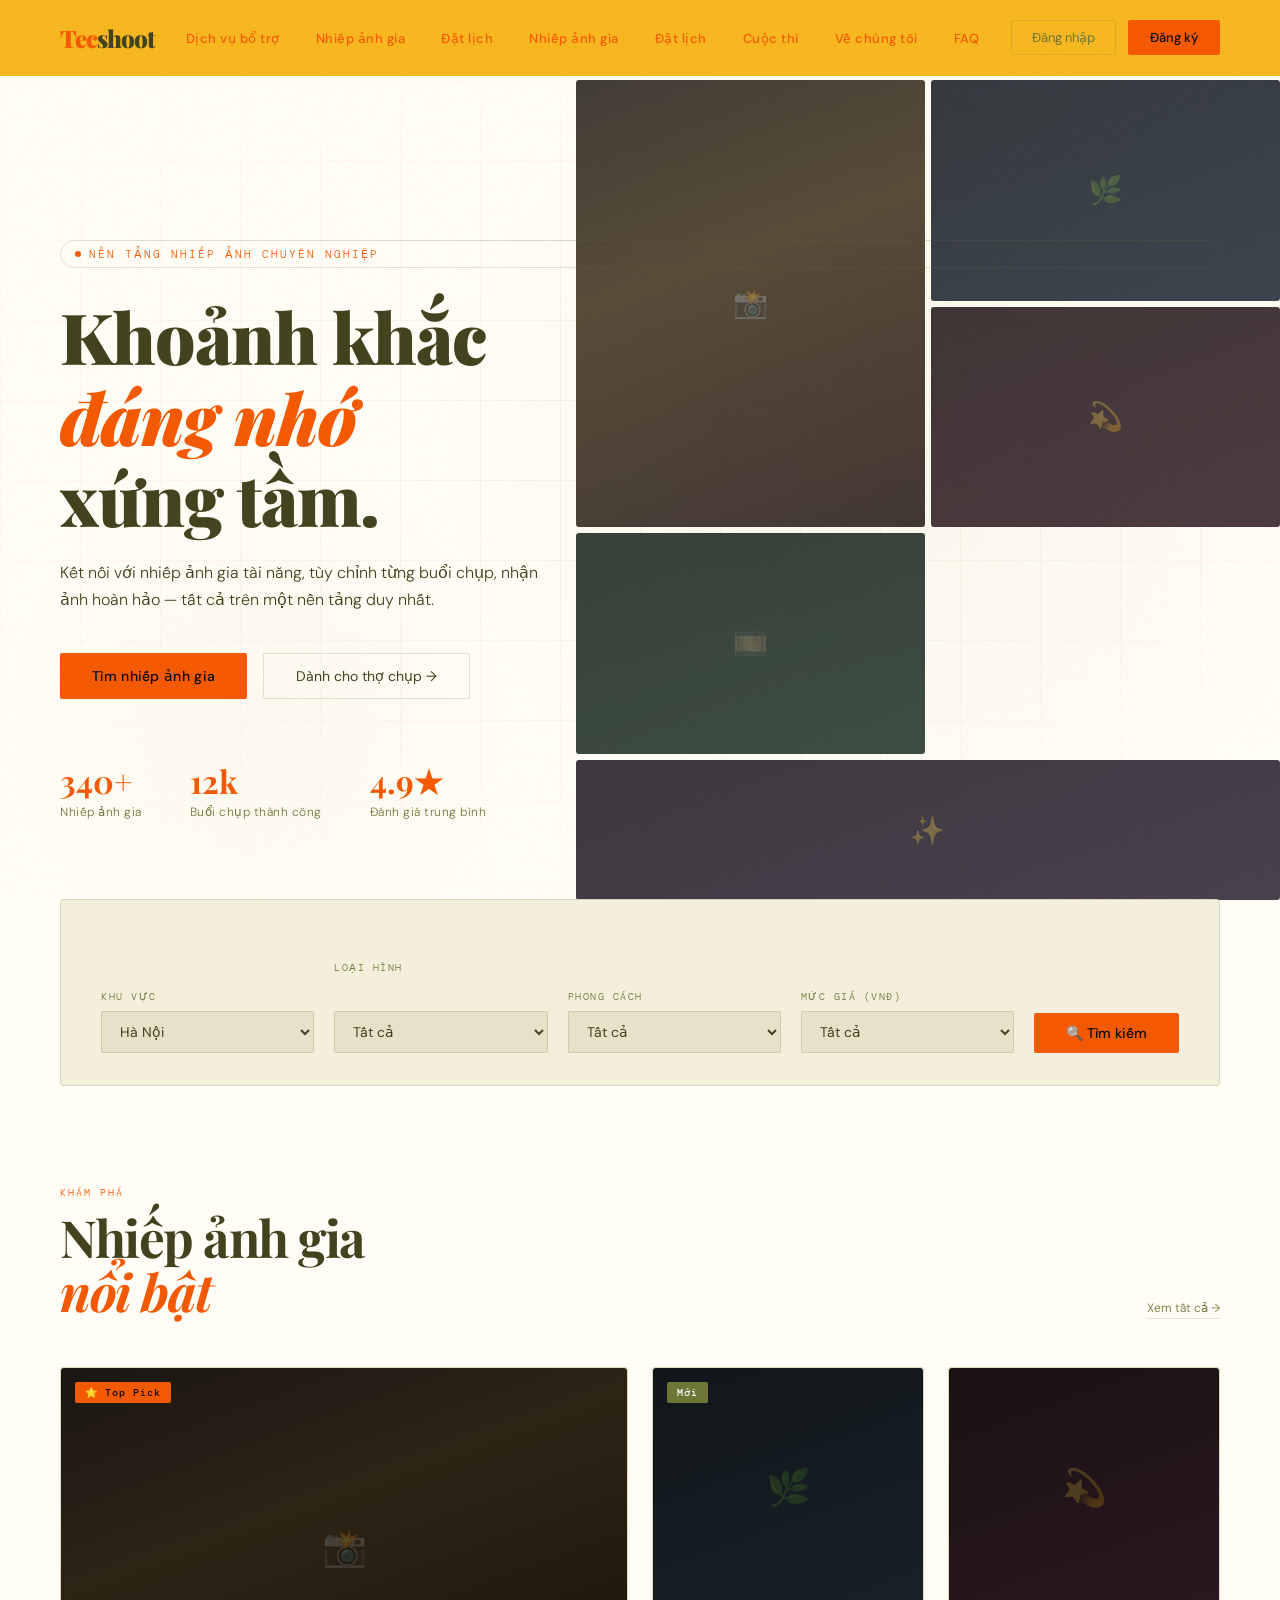
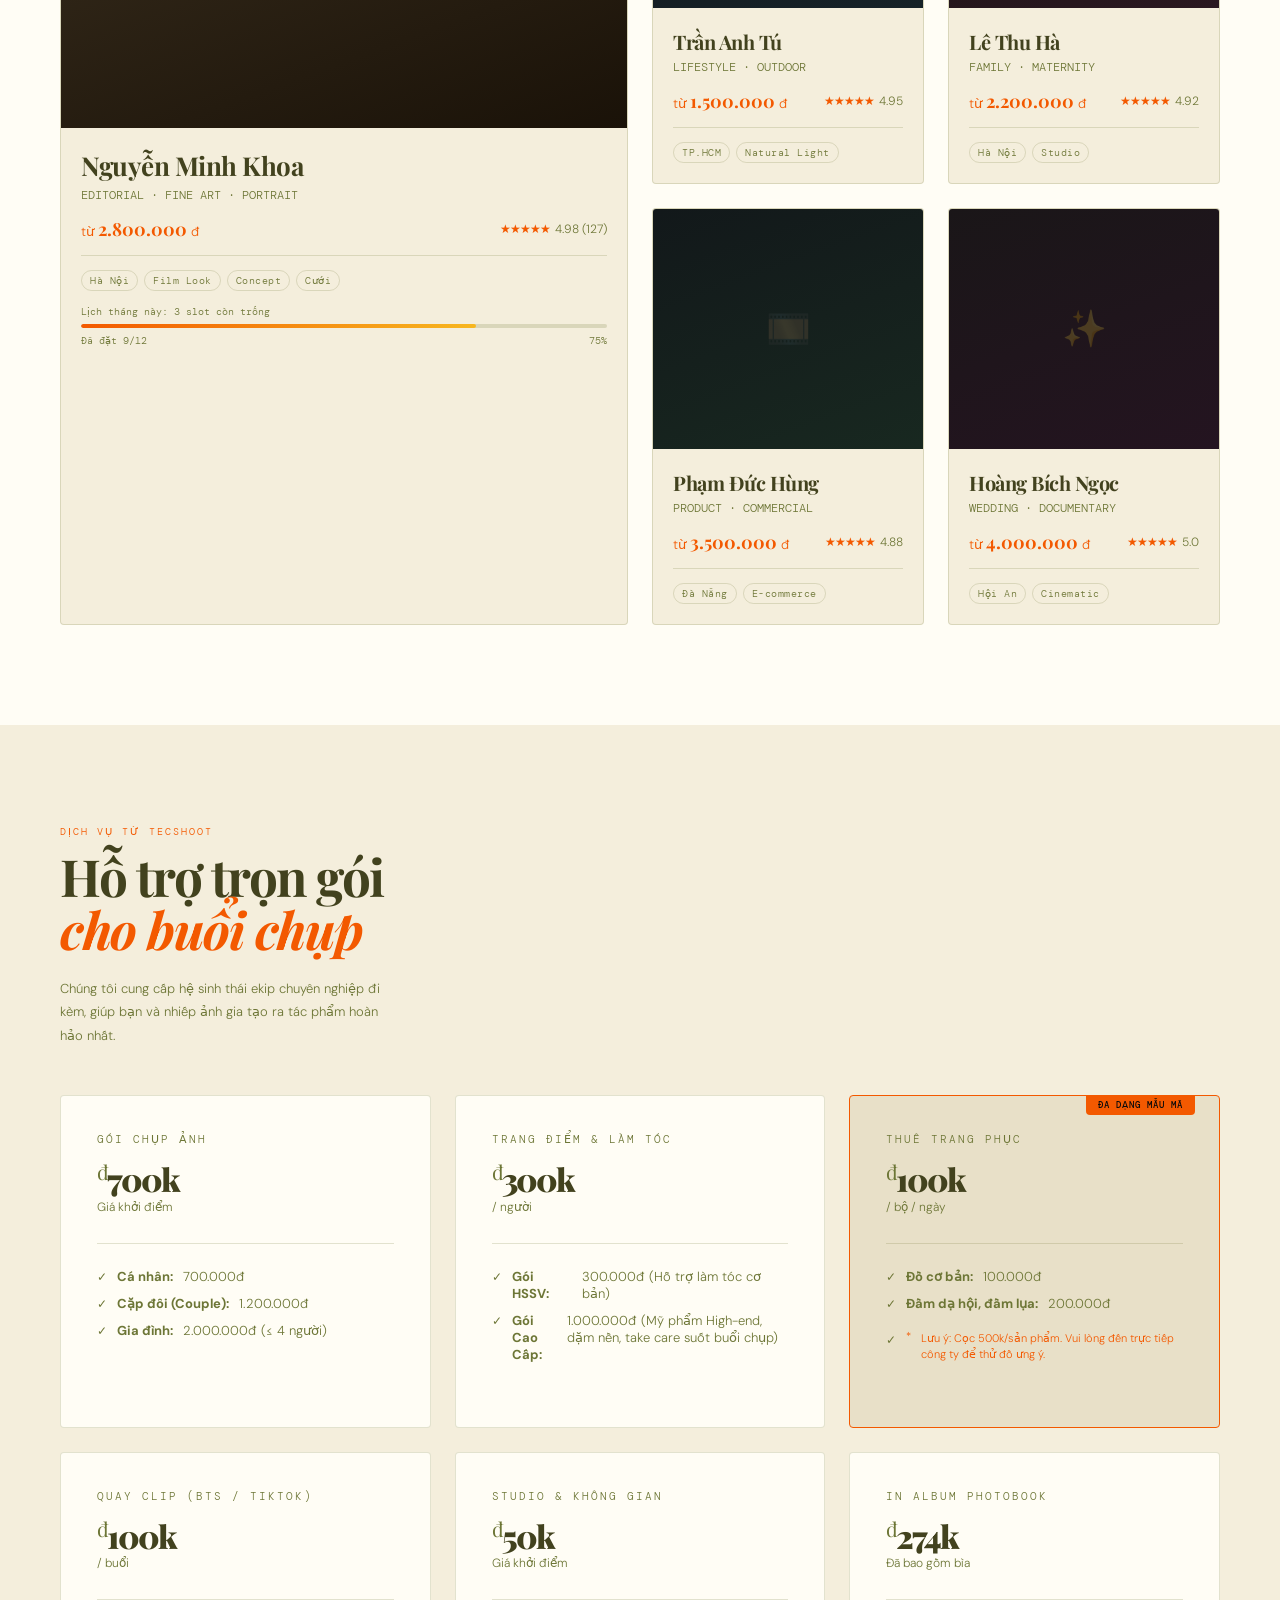
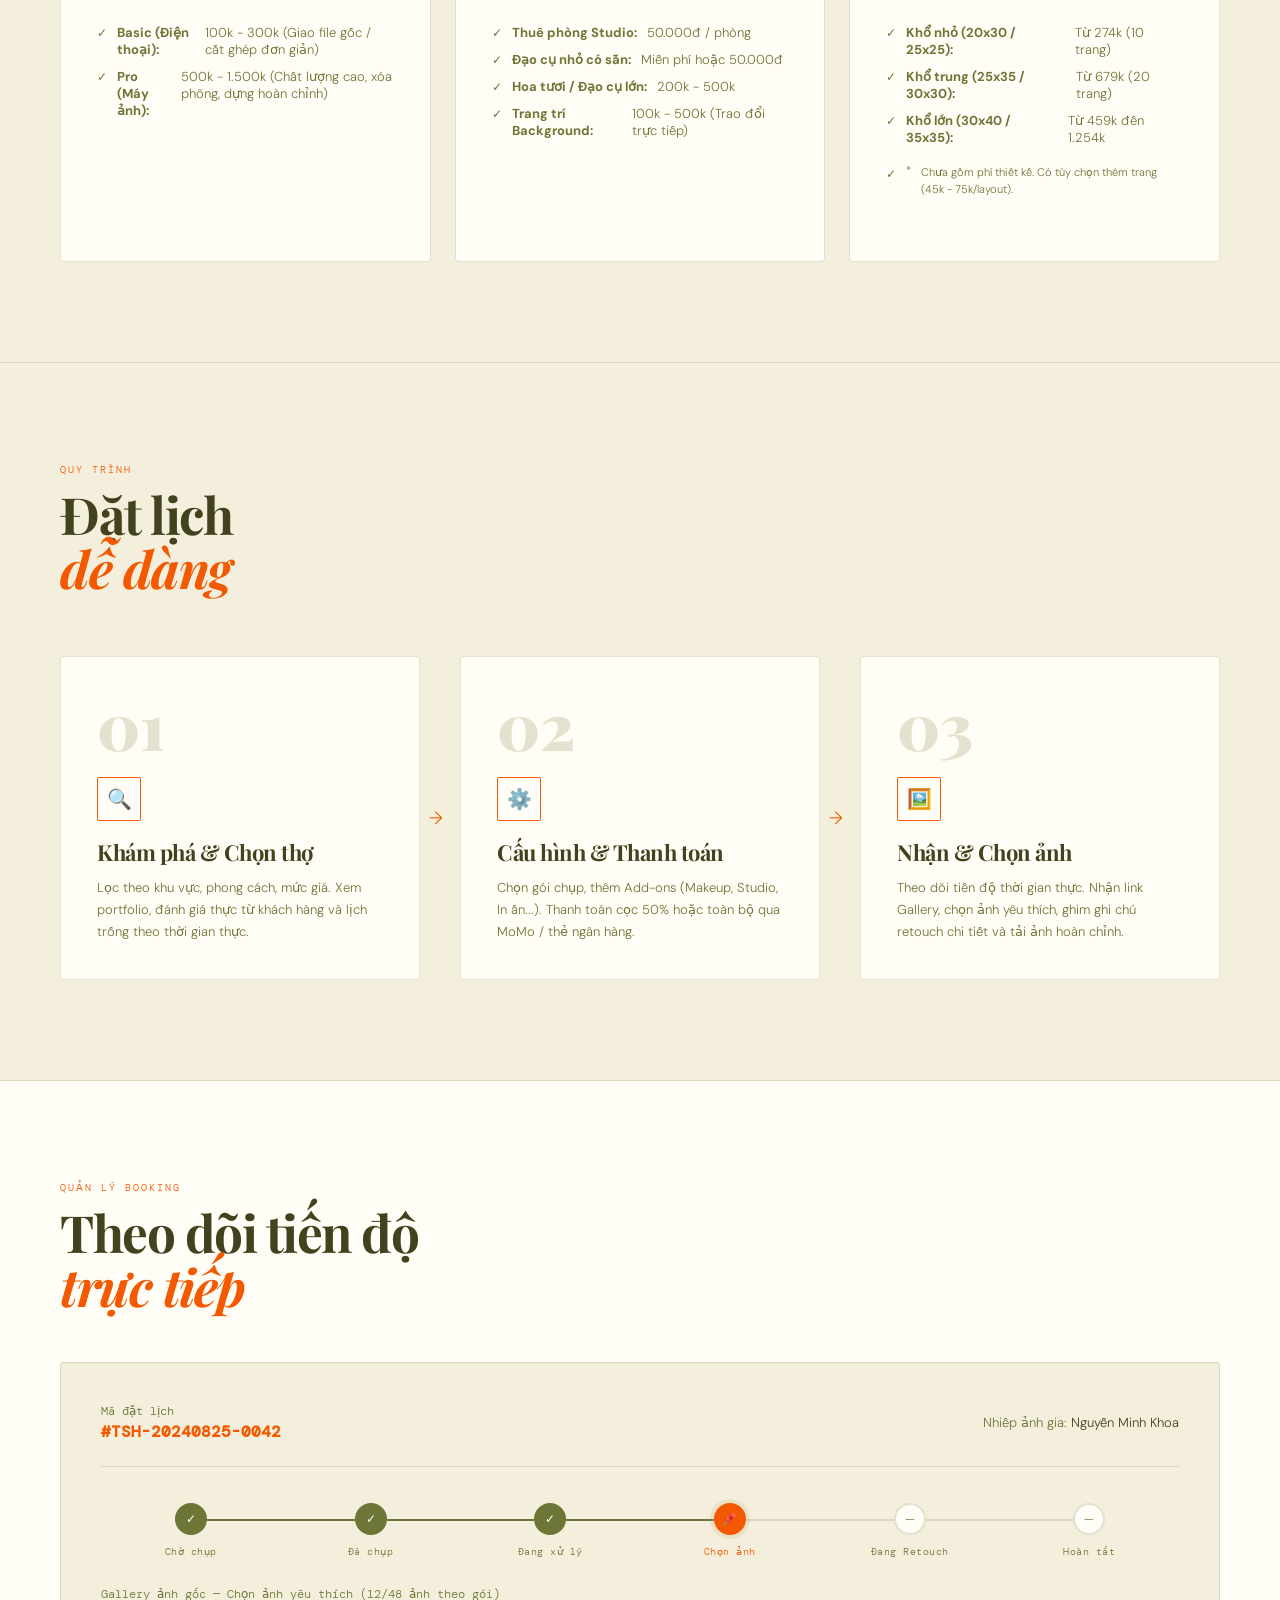
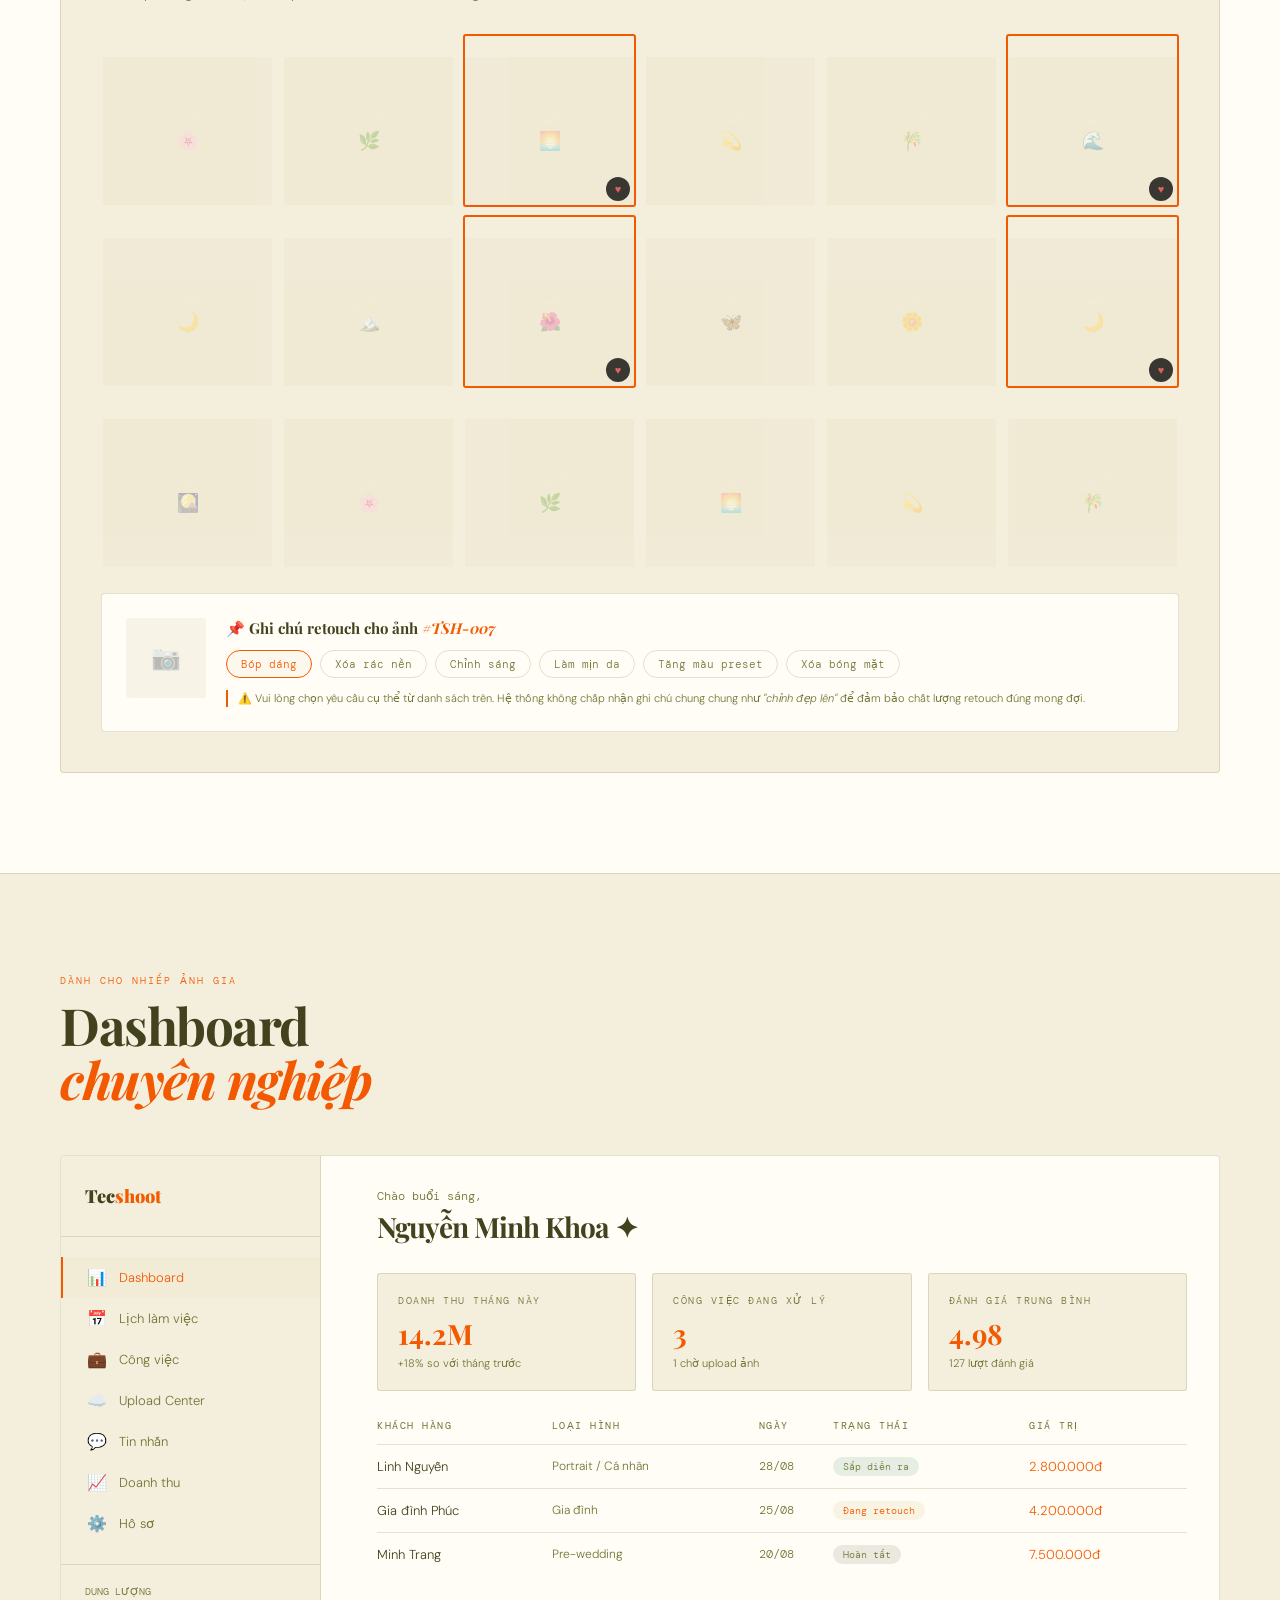
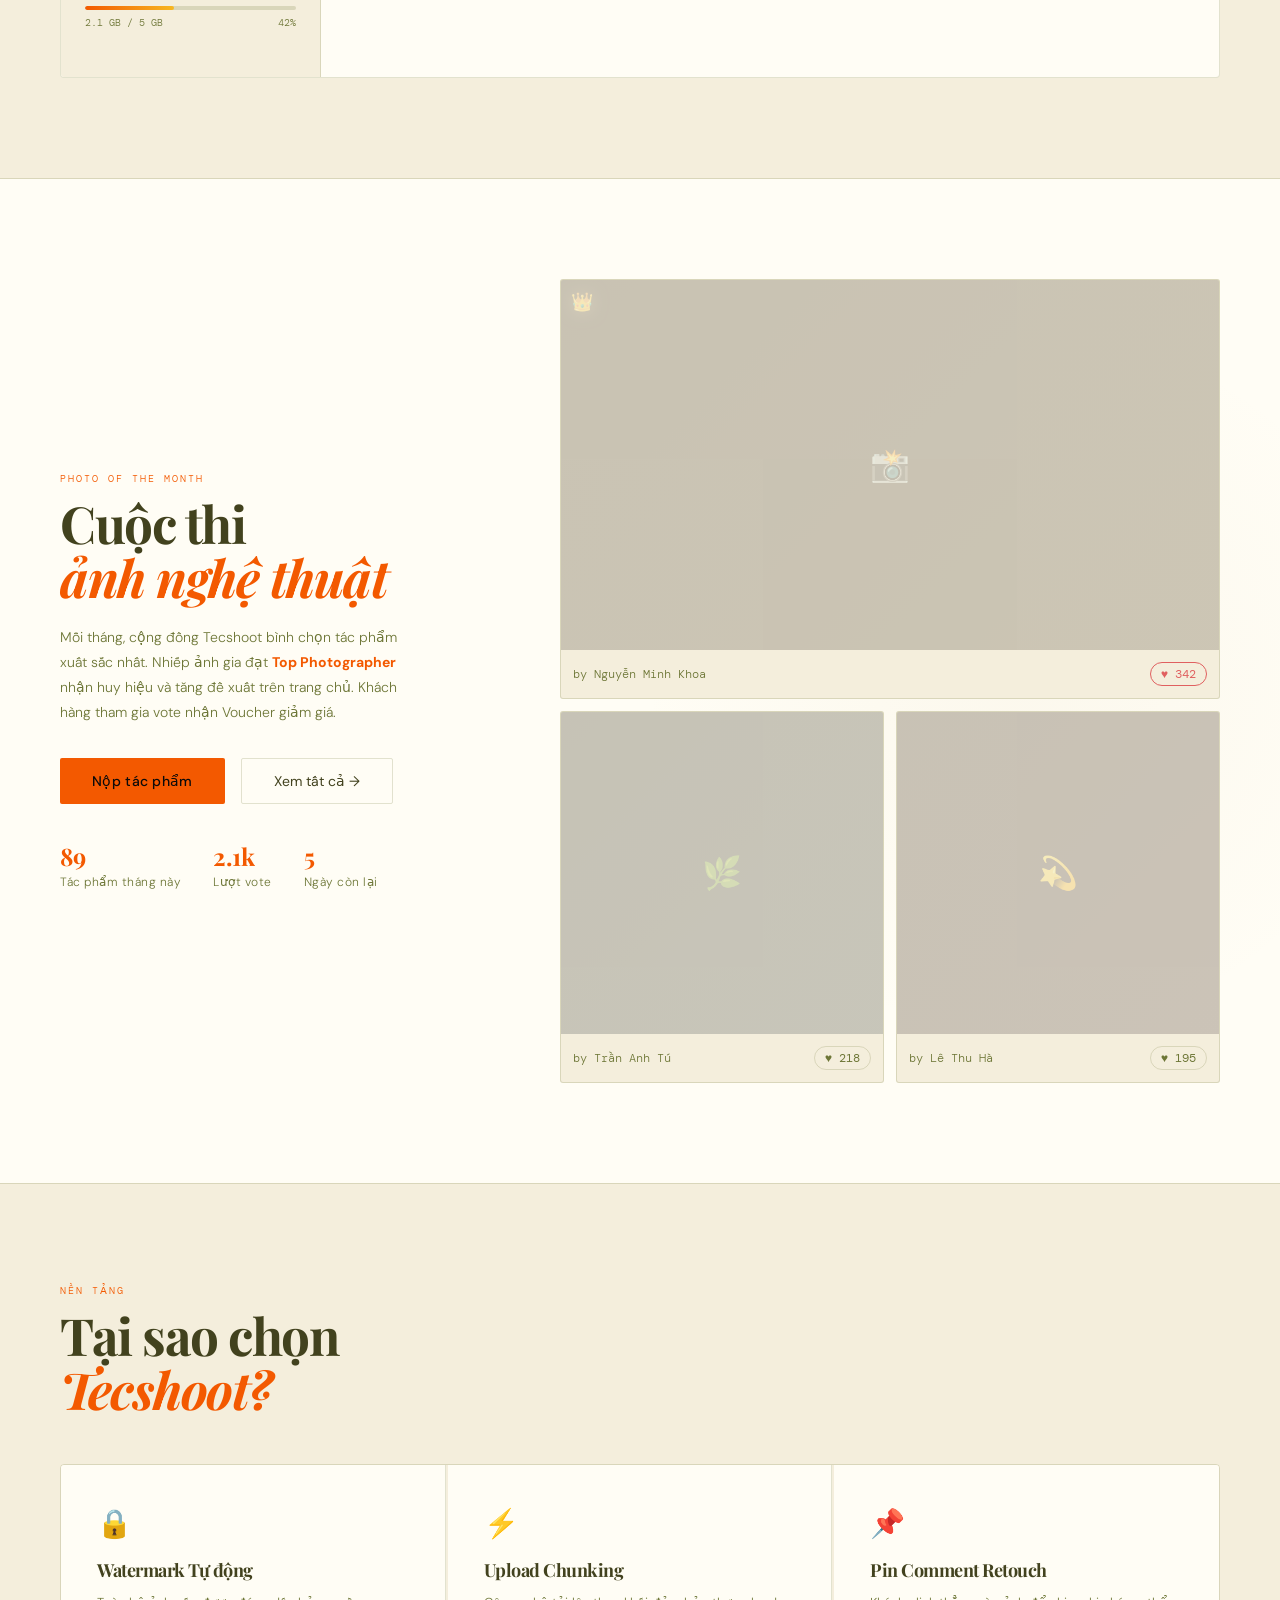
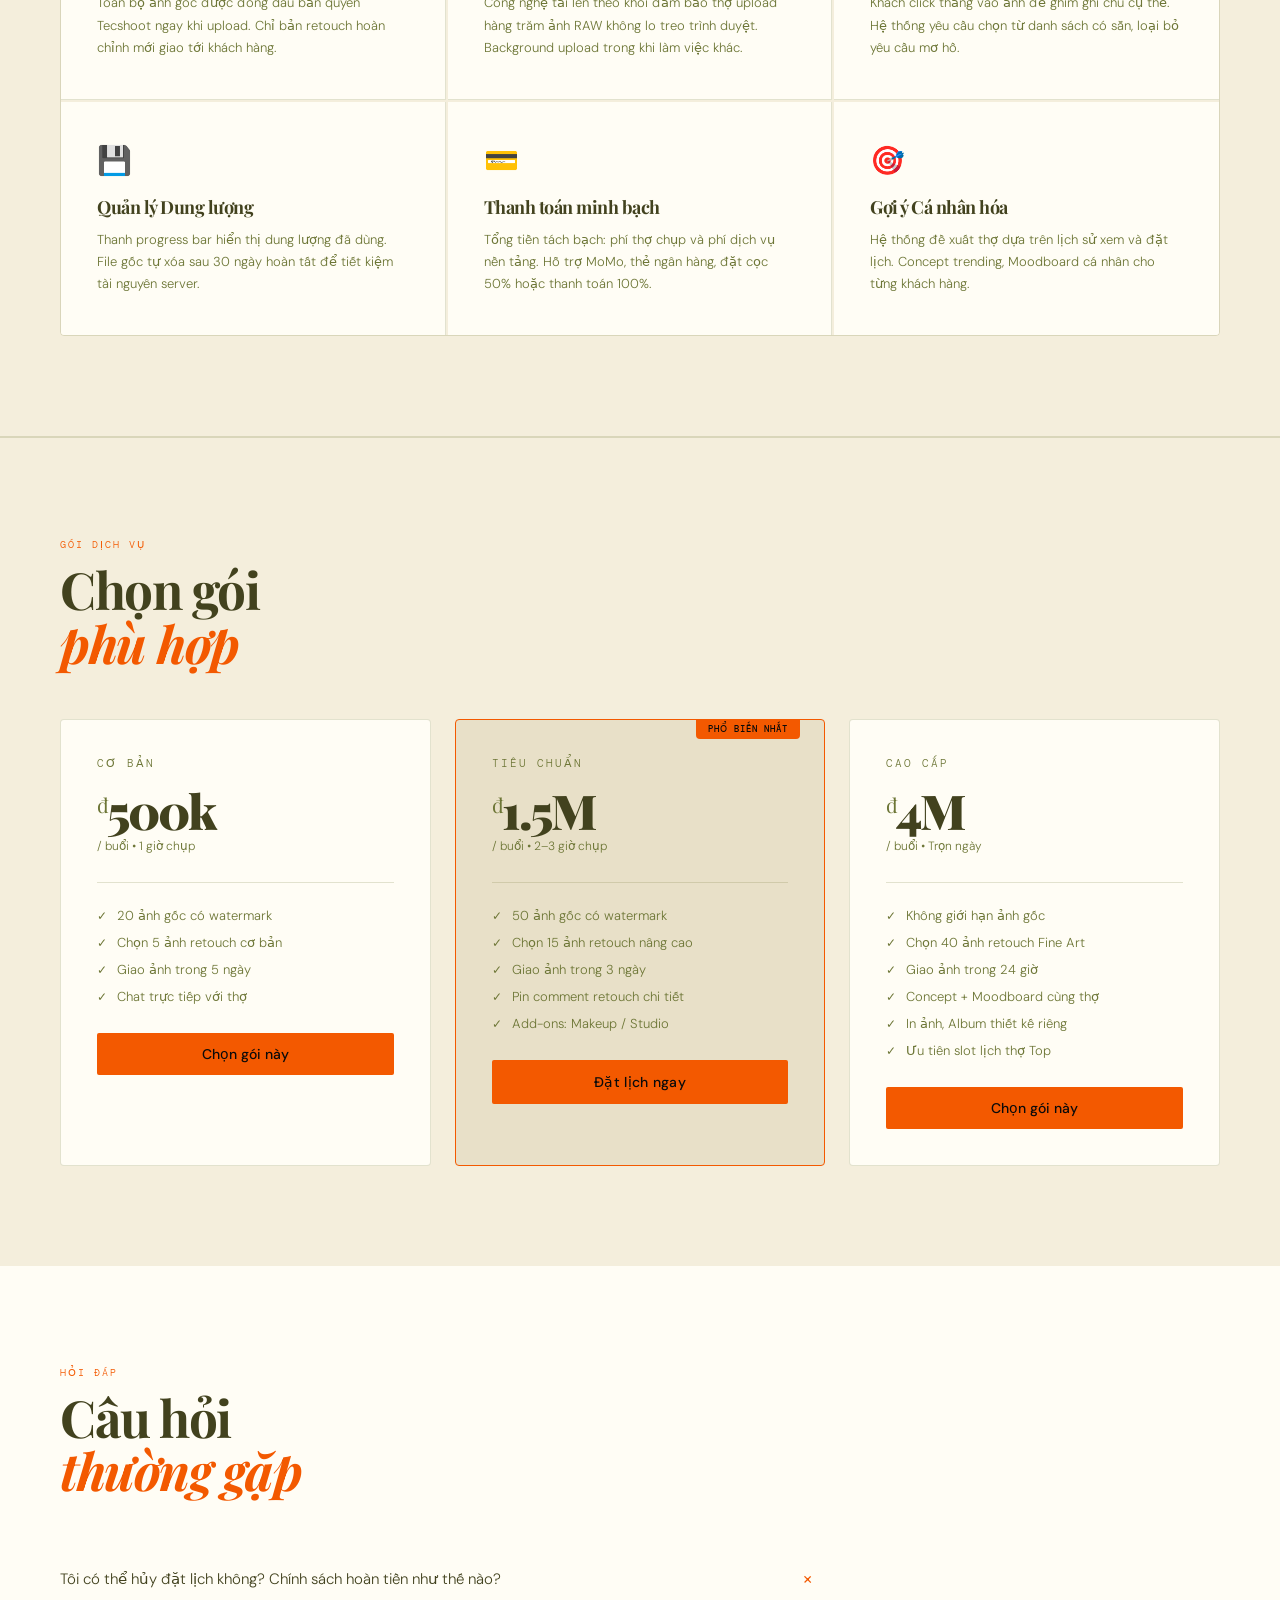
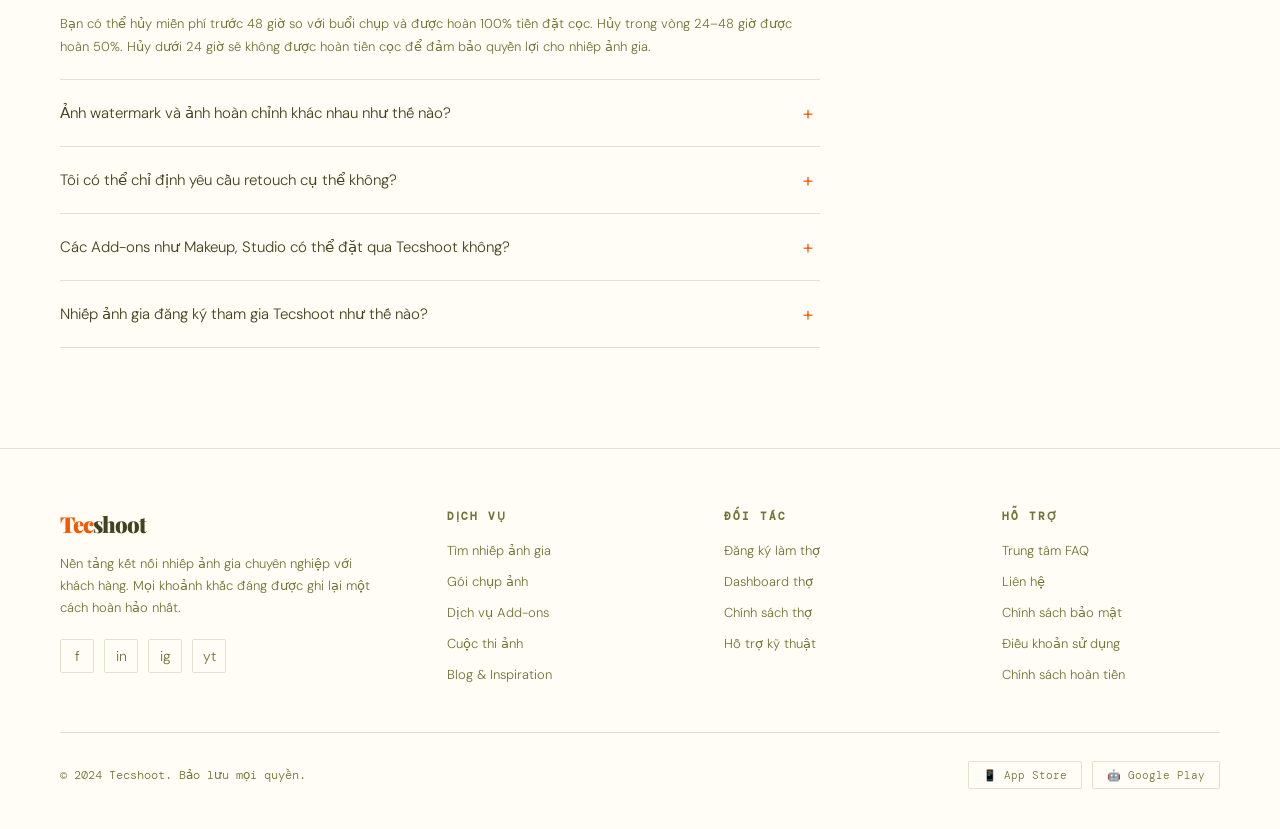
==== index.html @ 0cea616c "index.html" ====
<!DOCTYPE html>
<html lang="vi">
<head>
<meta charset="UTF-8">
<meta name="viewport" content="width=device-width, initial-scale=1.0">
<title>Tecshoot — Nền tảng nhiếp ảnh chuyên nghiệp</title>
<link rel="preconnect" href="https://fonts.googleapis.com">
<link href="https://fonts.googleapis.com/css2?family=Playfair+Display:ital,wght@0,400;0,700;0,900;1,400&family=DM+Sans:wght@300;400;500&family=DM+Mono:wght@400;500&display=swap" rel="stylesheet">
<link rel="stylesheet" href="style.css">
</head>
<body>

<!-- NAV -->
<nav id="mainNav">
  <a href="#" class="nav-logo">Tec<span>shoot</span></a>
  <ul class="nav-links">
    <li><a href="#services">Dịch vụ bổ trợ</a></li> <li><a href="#photographers">Nhiếp ảnh gia</a></li>
    <li><a href="#booking-flow">Đặt lịch</a></li>
    <li><a href="#photographers">Nhiếp ảnh gia</a></li>
    <li><a href="#booking-flow">Đặt lịch</a></li>
    <li><a href="#contest">Cuộc thi</a></li>
    <li><a href="#about">Về chúng tôi</a></li>
    <li><a href="#faq">FAQ</a></li>
  </ul>
  <div class="nav-cta">
    <button class="btn-ghost" onclick="openModal('loginModal')">Đăng nhập</button>
    <a href="#" class="btn-primary">Đăng ký</a>
  </div>
</nav>

<!-- HERO -->
<section id="hero">
  <div class="hero-bg"></div>
  <div class="hero-grid"></div>

  <div class="hero-images">
    <div class="hero-img-card">
      <div class="photo-placeholder" style="background: linear-gradient(160deg,#201a12 0%,#3a2c18 40%,#201410 100%)">
        <span class="photo-icon">📸</span>
      </div>
    </div>
    <div class="hero-img-card">
      <div class="photo-placeholder" style="background: linear-gradient(160deg,#12161e 0%,#182430 100%)">
        <span class="photo-icon">🌿</span>
      </div>
    </div>
    <div class="hero-img-card">
      <div class="photo-placeholder" style="background: linear-gradient(160deg,#1e1214 0%,#2c1820 100%)">
        <span class="photo-icon">💫</span>
      </div>
    </div>
    <div class="hero-img-card">
      <div class="photo-placeholder" style="background: linear-gradient(160deg,#121e18 0%,#1a2e22 100%)">
        <span class="photo-icon">🎞️</span>
      </div>
    </div>
    <div class="hero-img-card">
      <div class="photo-placeholder" style="background: linear-gradient(160deg,#1a141e 0%,#281e2e 100%)">
        <span class="photo-icon">✨</span>
      </div>
    </div>
  </div>

  <div class="hero-tag">Nền tảng nhiếp ảnh chuyên nghiệp</div>

  <h1 class="hero-title">
    Khoảnh khắc<br><em>đáng nhớ</em><br>xứng tầm.
  </h1>

  <p class="hero-subtitle">
    Kết nối với nhiếp ảnh gia tài năng, tùy chỉnh từng buổi chụp, nhận ảnh hoàn hảo — tất cả trên một nền tảng duy nhất.
  </p>

  <div class="hero-actions">
    <button class="btn-large" onclick="document.getElementById('photographers').scrollIntoView({behavior:'smooth'})">Tìm nhiếp ảnh gia</button>
    <button class="btn-outline-large" onclick="openModal('dashModal')">Dành cho thợ chụp →</button>
  </div>

  <div class="hero-stats">
    <div class="stat-item">
      <div class="stat-num">340+</div>
      <div class="stat-label">Nhiếp ảnh gia</div>
    </div>
    <div class="stat-item">
      <div class="stat-num">12k</div>
      <div class="stat-label">Buổi chụp thành công</div>
    </div>
    <div class="stat-item">
      <div class="stat-num">4.9★</div>
      <div class="stat-label">Đánh giá trung bình</div>
    </div>
  </div>
</section>

<!-- SEARCH BAR -->
<section id="search">
  <div class="search-container">
    <div class="search-field">
      <label>Khu vực</label>
      <select>
        <option>Hà Nội</option>
        <option>TP. Hồ Chí Minh</option>
        <option>Đà Nẵng</option>
        <option>Huế</option>
        <option>Hội An</option>
      </select>
    </div>
    <div class="search-field">
      <label>Loại hình</label>
      <select>
        <option>Tất cả</option>
        <option>Cá nhân</option>
        <option>Cặp đôi</option>
        <option>Gia đình</option>
        <option>Nhóm</option>
        <option>HSSV</option>
        <option>Sự kiện</option>
      </select>
    </div>
    <div class="search-field">
      <label>Phong cách</label>
      <select>
        <option>Tất cả</option>
        <option>Film / Analog</option>
        <option>Editorial</option>
        <option>Lifestyle</option>
        <option>Fine Art</option>
        <option>Documentary</option>
      </select>
    </div>
    <div class="search-field">
      <label>Mức giá (VNĐ)</label>
      <select>
        <option>Tất cả</option>
        <option>Dưới 1 triệu</option>
        <option>1 – 3 triệu</option>
        <option>3 – 5 triệu</option>
        <option>Trên 5 triệu</option>
      </select>
    </div>
    <button class="search-btn">🔍 Tìm kiếm</button>
  </div>
</section>

<!-- PHOTOGRAPHERS -->
<section id="photographers">
  <div class="section-header reveal">
    <div>
      <div class="section-eyebrow">Khám phá</div>
      <h2 class="section-title">Nhiếp ảnh gia<br><em>nổi bật</em></h2>
    </div>
    <a href="#" class="view-all">Xem tất cả →</a>
  </div>

  <div class="photographers-grid reveal">
    <!-- Featured card -->
    <div class="photographer-card featured" onclick="openModal('bookingModal')">
      <div class="card-photo">
        <div class="card-photo-bg g1"></div>
        <span class="card-photo-icon">📸</span>
        <div class="card-badge">⭐ Top Pick</div>
      </div>
      <div class="card-info">
        <div class="card-name">Nguyễn Minh Khoa</div>
        <div class="card-specialty">EDITORIAL · FINE ART · PORTRAIT</div>
        <div class="card-meta">
          <div class="card-price">từ <strong>2.800.000</strong> đ</div>
          <div class="card-rating"><span class="stars">★★★★★</span> 4.98 (127)</div>
        </div>
        <div class="card-tags">
          <span class="tag">Hà Nội</span>
          <span class="tag">Film Look</span>
          <span class="tag">Concept</span>
          <span class="tag">Cưới</span>
        </div>
        <div class="storage-bar-wrap" style="margin-top:14px">
          <div style="font-size:10px;color:var(--muted);font-family:'DM Mono',monospace;margin-bottom:6px">Lịch tháng này: 3 slot còn trống</div>
          <div class="storage-bar-track">
            <div class="storage-bar-fill" style="width:75%"></div>
          </div>
          <div class="storage-meta"><span>Đã đặt 9/12</span><span>75%</span></div>
        </div>
      </div>
    </div>

    <div class="photographer-card" onclick="openModal('bookingModal')">
      <div class="card-photo">
        <div class="card-photo-bg g2"></div>
        <span class="card-photo-icon">🌿</span>
        <div class="card-badge badge-new">Mới</div>
      </div>
      <div class="card-info">
        <div class="card-name">Trần Anh Tú</div>
        <div class="card-specialty">LIFESTYLE · OUTDOOR</div>
        <div class="card-meta">
          <div class="card-price">từ <strong>1.500.000</strong> đ</div>
          <div class="card-rating"><span class="stars">★★★★★</span> 4.95</div>
        </div>
        <div class="card-tags">
          <span class="tag">TP.HCM</span>
          <span class="tag">Natural Light</span>
        </div>
      </div>
    </div>

    <div class="photographer-card" onclick="openModal('bookingModal')">
      <div class="card-photo">
        <div class="card-photo-bg g3"></div>
        <span class="card-photo-icon">💫</span>
      </div>
      <div class="card-info">
        <div class="card-name">Lê Thu Hà</div>
        <div class="card-specialty">FAMILY · MATERNITY</div>
        <div class="card-meta">
          <div class="card-price">từ <strong>2.200.000</strong> đ</div>
          <div class="card-rating"><span class="stars">★★★★★</span> 4.92</div>
        </div>
        <div class="card-tags">
          <span class="tag">Hà Nội</span>
          <span class="tag">Studio</span>
        </div>
      </div>
    </div>

    <div class="photographer-card" onclick="openModal('bookingModal')">
      <div class="card-photo">
        <div class="card-photo-bg g4"></div>
        <span class="card-photo-icon">🎞️</span>
      </div>
      <div class="card-info">
        <div class="card-name">Phạm Đức Hùng</div>
        <div class="card-specialty">PRODUCT · COMMERCIAL</div>
        <div class="card-meta">
          <div class="card-price">từ <strong>3.500.000</strong> đ</div>
          <div class="card-rating"><span class="stars">★★★★★</span> 4.88</div>
        </div>
        <div class="card-tags">
          <span class="tag">Đà Nẵng</span>
          <span class="tag">E-commerce</span>
        </div>
      </div>
    </div>

    <div class="photographer-card" onclick="openModal('bookingModal')">
      <div class="card-photo">
        <div class="card-photo-bg g5"></div>
        <span class="card-photo-icon">✨</span>
      </div>
      <div class="card-info">
        <div class="card-name">Hoàng Bích Ngọc</div>
        <div class="card-specialty">WEDDING · DOCUMENTARY</div>
        <div class="card-meta">
          <div class="card-price">từ <strong>4.000.000</strong> đ</div>
          <div class="card-rating"><span class="stars">★★★★★</span> 5.0</div>
        </div>
        <div class="card-tags">
          <span class="tag">Hội An</span>
          <span class="tag">Cinematic</span>
        </div>
      </div>
    </div>
  </div>
</section>

  <section id="services" style="padding: 100px 60px; background: var(--bg2);">
  <div class="section-header reveal">
    <div>
      <div class="section-eyebrow">Dịch vụ từ Tecshoot</div>
      <h2 class="section-title">Hỗ trợ trọn gói<br><em>cho buổi chụp</em></h2>
      <p class="mt-20 max-w-340 text-muted-13">Chúng tôi cung cấp hệ sinh thái ekip chuyên nghiệp đi kèm, giúp bạn và nhiếp ảnh gia tạo ra tác phẩm hoàn hảo nhất.</p>
    </div>
  </div>

  <div class="pricing-grid reveal">

    <div class="pricing-card">
      <div class="plan-name">Gói Chụp Ảnh</div>
      <div class="plan-price" style="font-size: 32px;"><sup>đ</sup>700k</div>
      <div class="plan-duration">Giá khởi điểm</div>
      <ul class="plan-features">
        <li><strong>Cá nhân:</strong> 700.000đ</li>
        <li><strong>Cặp đôi (Couple):</strong> 1.200.000đ</li>
        <li><strong>Gia đình:</strong> 2.000.000đ (≤ 4 người)</li>
      </ul>
    </div>

    <div class="pricing-card">
      <div class="plan-name">Trang Điểm & Làm Tóc</div>
      <div class="plan-price" style="font-size: 32px;"><sup>đ</sup>300k</div>
      <div class="plan-duration">/ người</div>
      <ul class="plan-features">
        <li><strong>Gói HSSV:</strong> 300.000đ (Hỗ trợ làm tóc cơ bản)</li>
        <li><strong>Gói Cao Cấp:</strong> 1.000.000đ (Mỹ phẩm High-end, dặm nền, take care suốt buổi chụp)</li>
      </ul>
    </div>

    <div class="pricing-card featured-plan">
      <div class="popular-badge">Đa dạng mẫu mã</div>
      <div class="plan-name">Thuê Trang Phục</div>
      <div class="plan-price" style="font-size: 32px;"><sup>đ</sup>100k</div>
      <div class="plan-duration">/ bộ / ngày</div>
      <ul class="plan-features">
        <li><strong>Đồ cơ bản:</strong> 100.000đ</li>
        <li><strong>Đầm dạ hội, đầm lụa:</strong> 200.000đ</li>
        <li style="color: var(--persimmon); font-size: 11px; margin-top: 8px; line-height: 1.5; align-items: flex-start;">
          <span style="margin-top: -2px;">*</span> Lưu ý: Cọc 500k/sản phẩm. Vui lòng đến trực tiếp công ty để thử đồ ưng ý.
        </li>
      </ul>
    </div>

    <div class="pricing-card">
      <div class="plan-name">Quay Clip (BTS / TikTok)</div>
      <div class="plan-price" style="font-size: 32px;"><sup>đ</sup>100k</div>
      <div class="plan-duration">/ buổi</div>
      <ul class="plan-features">
        <li><strong>Basic (Điện thoại):</strong> 100k - 300k (Giao file gốc / cắt ghép đơn giản)</li>
        <li><strong>Pro (Máy ảnh):</strong> 500k - 1.500k (Chất lượng cao, xóa phông, dựng hoàn chỉnh)</li>
      </ul>
    </div>

    <div class="pricing-card">
      <div class="plan-name">Studio & Không Gian</div>
      <div class="plan-price" style="font-size: 32px;"><sup>đ</sup>50k</div>
      <div class="plan-duration">Giá khởi điểm</div>
      <ul class="plan-features">
        <li><strong>Thuê phòng Studio:</strong> 50.000đ / phòng</li>
        <li><strong>Đạo cụ nhỏ có sẵn:</strong> Miễn phí hoặc 50.000đ</li>
        <li><strong>Hoa tươi / Đạo cụ lớn:</strong> 200k - 500k</li>
        <li><strong>Trang trí Background:</strong> 100k - 500k (Trao đổi trực tiếp)</li>
      </ul>
    </div>

    <div class="pricing-card">
      <div class="plan-name">In Album Photobook</div>
      <div class="plan-price" style="font-size: 32px;"><sup>đ</sup>274k</div>
      <div class="plan-duration">Đã bao gồm bìa</div>
      <ul class="plan-features">
        <li><strong>Khổ nhỏ (20x30 / 25x25):</strong> Từ 274k (10 trang)</li>
        <li><strong>Khổ trung (25x35 / 30x30):</strong> Từ 679k (20 trang)</li>
        <li><strong>Khổ lớn (30x40 / 35x35):</strong> Từ 459k đến 1.254k</li>
        <li style="font-size: 11px; margin-top: 8px; line-height: 1.5; align-items: flex-start;">
          <span style="margin-top: -2px;">*</span> Chưa gồm phí thiết kế. Có tùy chọn thêm trang (45k - 75k/layout).
        </li>
      </ul>
    </div>

 
</section>
  
<!-- BOOKING FLOW -->
<section id="booking-flow">
  <div class="section-header reveal">
    <div>
      <div class="section-eyebrow">Quy trình</div>
      <h2 class="section-title">Đặt lịch<br><em>dễ dàng</em></h2>
    </div>
  </div>

  <div class="flow-steps reveal">
    <div class="flow-step">
      <div class="step-num">01</div>
      <div class="step-icon">🔍</div>
      <div class="step-title">Khám phá & Chọn thợ</div>
      <div class="step-desc">Lọc theo khu vực, phong cách, mức giá. Xem portfolio, đánh giá thực từ khách hàng và lịch trống theo thời gian thực.</div>
    </div>
    <div class="flow-step">
      <div class="step-num">02</div>
      <div class="step-icon">⚙️</div>
      <div class="step-title">Cấu hình & Thanh toán</div>
      <div class="step-desc">Chọn gói chụp, thêm Add-ons (Makeup, Studio, In ấn...). Thanh toán cọc 50% hoặc toàn bộ qua MoMo / thẻ ngân hàng.</div>
    </div>
    <div class="flow-step">
      <div class="step-num">03</div>
      <div class="step-icon">🖼️</div>
      <div class="step-title">Nhận & Chọn ảnh</div>
      <div class="step-desc">Theo dõi tiến độ thời gian thực. Nhận link Gallery, chọn ảnh yêu thích, ghim ghi chú retouch chi tiết và tải ảnh hoàn chỉnh.</div>
    </div>
  </div>
</section>

<!-- TRACKER & GALLERY -->
<section id="tracker">
  <div class="section-header reveal">
    <div>
      <div class="section-eyebrow">Quản lý Booking</div>
      <h2 class="section-title">Theo dõi tiến độ<br><em>trực tiếp</em></h2>
    </div>
  </div>

  <div class="tracker-demo reveal">
    <div class="tracker-header">
      <div class="booking-ref">
        Mã đặt lịch
        <strong>#TSH-20240825-0042</strong>
      </div>
      <div style="font-size:13px;color:var(--muted)">Nhiếp ảnh gia: <span style="color:var(--text)">Nguyễn Minh Khoa</span></div>
    </div>

    <!-- Status Bar -->
    <div class="status-bar">
      <div class="status-step done">
        <div class="status-dot">✓</div>
        <div class="status-line"></div>
        <div class="status-label">Chờ chụp</div>
      </div>
      <div class="status-step done">
        <div class="status-dot">✓</div>
        <div class="status-line"></div>
        <div class="status-label">Đã chụp</div>
      </div>
      <div class="status-step done">
        <div class="status-dot">✓</div>
        <div class="status-line"></div>
        <div class="status-label">Đang xử lý</div>
      </div>
      <div class="status-step active">
        <div class="status-dot">📌</div>
        <div class="status-line"></div>
        <div class="status-label">Chọn ảnh</div>
      </div>
      <div class="status-step pending">
        <div class="status-dot">—</div>
        <div class="status-line"></div>
        <div class="status-label">Đang Retouch</div>
      </div>
      <div class="status-step pending">
        <div class="status-dot">—</div>
        <div class="status-label">Hoàn tất</div>
      </div>
    </div>

    <!-- Gallery preview -->
    <div style="margin-top:28px;font-size:12px;color:var(--muted);font-family:'DM Mono',monospace;margin-bottom:12px">
      Gallery ảnh gốc — Chọn ảnh yêu thích (12/48 ảnh theo gói)
    </div>
    <div class="gallery-preview" id="galleryGrid"></div>

    <!-- Pin comment demo -->
    <div class="pin-comment-demo" style="margin-top:24px">
      <div class="pin-thumb">📷</div>
      <div class="pin-form">
        <h4>📌 Ghi chú retouch cho ảnh <span>#TSH-007</span></h4>
        <div class="request-chips">
          <div class="request-chip active">Bóp dáng</div>
          <div class="request-chip">Xóa rác nền</div>
          <div class="request-chip">Chỉnh sáng</div>
          <div class="request-chip">Làm mịn da</div>
          <div class="request-chip">Tăng màu preset</div>
          <div class="request-chip">Xóa bóng mặt</div>
        </div>
        <div class="pin-warning">
          ⚠️ Vui lòng chọn yêu cầu cụ thể từ danh sách trên. Hệ thống không chấp nhận ghi chú chung chung như <em>"chỉnh đẹp lên"</em> để đảm bảo chất lượng retouch đúng mong đợi.
        </div>
      </div>
    </div>
  </div>
</section>

<!-- PHOTOGRAPHER DASHBOARD -->
<section id="dashboard">
  <div class="section-header reveal">
    <div>
      <div class="section-eyebrow">Dành cho Nhiếp ảnh gia</div>
      <h2 class="section-title">Dashboard<br><em>chuyên nghiệp</em></h2>
    </div>
  </div>

  <div class="dashboard-layout reveal">
    <div class="dash-sidebar">
      <div class="dash-logo">Tec<span>shoot</span></div>
      <div class="dash-nav">
        <div class="dash-nav-item active"><span class="dash-nav-icon">📊</span> Dashboard</div>
        <div class="dash-nav-item"><span class="dash-nav-icon">📅</span> Lịch làm việc</div>
        <div class="dash-nav-item"><span class="dash-nav-icon">💼</span> Công việc</div>
        <div class="dash-nav-item"><span class="dash-nav-icon">☁️</span> Upload Center</div>
        <div class="dash-nav-item"><span class="dash-nav-icon">💬</span> Tin nhắn</div>
        <div class="dash-nav-item"><span class="dash-nav-icon">📈</span> Doanh thu</div>
        <div class="dash-nav-item"><span class="dash-nav-icon">⚙️</span> Hồ sơ</div>
      </div>
      <!-- Storage bar in sidebar -->
      <div style="padding:20px 24px;border-top:1px solid var(--border);margin-top:auto">
        <div style="font-size:10px;color:var(--muted);font-family:'DM Mono',monospace;margin-bottom:8px">DUNG LƯỢNG</div>
        <div class="storage-bar-track">
          <div class="storage-bar-fill" style="width:42%"></div>
        </div>
        <div class="storage-meta"><span>2.1 GB / 5 GB</span><span>42%</span></div>
      </div>
    </div>

    <div class="dash-main">
      <div class="dash-greeting">
        <p>Chào buổi sáng,</p>
        <h2>Nguyễn Minh Khoa ✦</h2>
      </div>

      <div class="dash-cards">
        <div class="dash-card">
          <div class="dash-card-label">Doanh thu tháng này</div>
          <div class="dash-card-value">14.2M</div>
          <div class="dash-card-sub">+18% so với tháng trước</div>
        </div>
        <div class="dash-card">
          <div class="dash-card-label">Công việc đang xử lý</div>
          <div class="dash-card-value">3</div>
          <div class="dash-card-sub">1 chờ upload ảnh</div>
        </div>
        <div class="dash-card">
          <div class="dash-card-label">Đánh giá trung bình</div>
          <div class="dash-card-value">4.98</div>
          <div class="dash-card-sub">127 lượt đánh giá</div>
        </div>
      </div>

      <table class="dash-jobs-table">
        <thead>
          <tr>
            <th>Khách hàng</th>
            <th>Loại hình</th>
            <th>Ngày</th>
            <th>Trạng thái</th>
            <th>Giá trị</th>
          </tr>
        </thead>
        <tbody>
          <tr>
            <td>Linh Nguyễn</td>
            <td style="color:var(--muted);font-size:12px">Portrait / Cá nhân</td>
            <td style="font-family:'DM Mono',monospace;font-size:12px;color:var(--muted)">28/08</td>
            <td><span class="job-status-badge upcoming">Sắp diễn ra</span></td>
            <td style="color:var(--accent)">2.800.000đ</td>
          </tr>
          <tr>
            <td>Gia đình Phúc</td>
            <td style="color:var(--muted);font-size:12px">Gia đình</td>
            <td style="font-family:'DM Mono',monospace;font-size:12px;color:var(--muted)">25/08</td>
            <td><span class="job-status-badge processing">Đang retouch</span></td>
            <td style="color:var(--accent)">4.200.000đ</td>
          </tr>
          <tr>
            <td>Minh Trang</td>
            <td style="color:var(--muted);font-size:12px">Pre-wedding</td>
            <td style="font-family:'DM Mono',monospace;font-size:12px;color:var(--muted)">20/08</td>
            <td><span class="job-status-badge done">Hoàn tất</span></td>
            <td style="color:var(--accent)">7.500.000đ</td>
          </tr>
        </tbody>
      </table>
    </div>
  </div>
</section>

<!-- CONTEST -->
<section id="contest">
  <div class="contest-bg"></div>
  <div class="contest-grid">
    <div>
      <div class="section-eyebrow">Photo of the Month</div>
      <h2 class="section-title">Cuộc thi<br><em>ảnh nghệ thuật</em></h2>
      <p style="font-size:14px;color:var(--muted);line-height:1.8;margin-top:20px;max-width:340px">
        Mỗi tháng, cộng đồng Tecshoot bình chọn tác phẩm xuất sắc nhất. Nhiếp ảnh gia đạt <strong style="color:var(--accent)">Top Photographer</strong> nhận huy hiệu và tăng đề xuất trên trang chủ. Khách hàng tham gia vote nhận Voucher giảm giá.
      </p>
      <div style="margin-top:32px;display:flex;gap:16px;flex-wrap:wrap">
        <button class="btn-large">Nộp tác phẩm</button>
        <button class="btn-outline-large" onclick="openModal('contestModal')">Xem tất cả →</button>
      </div>
      <div style="margin-top:36px;display:flex;gap:32px">
        <div><div class="stat-num" style="font-size:24px">89</div><div class="stat-label">Tác phẩm tháng này</div></div>
        <div><div class="stat-num" style="font-size:24px">2.1k</div><div class="stat-label">Lượt vote</div></div>
        <div><div class="stat-num" style="font-size:24px">5</div><div class="stat-label">Ngày còn lại</div></div>
      </div>
    </div>

    <div class="contest-entries">
      <div class="contest-entry">
        <div class="contest-entry-photo">
          <div class="crown-badge">👑</div>
          📸
        </div>
        <div class="contest-entry-info">
          <span class="contest-entry-name">by Nguyễn Minh Khoa</span>
          <button class="vote-btn voted">♥ 342</button>
        </div>
      </div>
      <div class="contest-entry">
        <div class="contest-entry-photo" style="min-height:120px">🌿</div>
        <div class="contest-entry-info">
          <span class="contest-entry-name">by Trần Anh Tú</span>
          <button class="vote-btn">♥ 218</button>
        </div>
      </div>
      <div class="contest-entry">
        <div class="contest-entry-photo" style="min-height:120px">💫</div>
        <div class="contest-entry-info">
          <span class="contest-entry-name">by Lê Thu Hà</span>
          <button class="vote-btn">♥ 195</button>
        </div>
      </div>
    </div>
  </div>
</section>

<!-- FEATURES / ABOUT -->
<section id="about">
  <div class="section-header reveal">
    <div>
      <div class="section-eyebrow">Nền tảng</div>
      <h2 class="section-title">Tại sao chọn<br><em>Tecshoot?</em></h2>
    </div>
  </div>

  <div class="features-grid reveal">
    <div class="feature-item">
      <div class="feature-icon">🔒</div>
      <div class="feature-title">Watermark Tự động</div>
      <div class="feature-desc">Toàn bộ ảnh gốc được đóng dấu bản quyền Tecshoot ngay khi upload. Chỉ bản retouch hoàn chỉnh mới giao tới khách hàng.</div>
    </div>
    <div class="feature-item">
      <div class="feature-icon">⚡</div>
      <div class="feature-title">Upload Chunking</div>
      <div class="feature-desc">Công nghệ tải lên theo khối đảm bảo thợ upload hàng trăm ảnh RAW không lo treo trình duyệt. Background upload trong khi làm việc khác.</div>
    </div>
    <div class="feature-item">
      <div class="feature-icon">📌</div>
      <div class="feature-title">Pin Comment Retouch</div>
      <div class="feature-desc">Khách click thẳng vào ảnh để ghim ghi chú cụ thể. Hệ thống yêu cầu chọn từ danh sách có sẵn, loại bỏ yêu cầu mơ hồ.</div>
    </div>
    <div class="feature-item">
      <div class="feature-icon">💾</div>
      <div class="feature-title">Quản lý Dung lượng</div>
      <div class="feature-desc">Thanh progress bar hiển thị dung lượng đã dùng. File gốc tự xóa sau 30 ngày hoàn tất để tiết kiệm tài nguyên server.</div>
    </div>
    <div class="feature-item">
      <div class="feature-icon">💳</div>
      <div class="feature-title">Thanh toán minh bạch</div>
      <div class="feature-desc">Tổng tiền tách bạch: phí thợ chụp và phí dịch vụ nền tảng. Hỗ trợ MoMo, thẻ ngân hàng, đặt cọc 50% hoặc thanh toán 100%.</div>
    </div>
    <div class="feature-item">
      <div class="feature-icon">🎯</div>
      <div class="feature-title">Gợi ý Cá nhân hóa</div>
      <div class="feature-desc">Hệ thống đề xuất thợ dựa trên lịch sử xem và đặt lịch. Concept trending, Moodboard cá nhân cho từng khách hàng.</div>
    </div>
  </div>
</section>

<!-- PRICING -->
<section id="pricing">
  <div class="section-header reveal">
    <div>
      <div class="section-eyebrow">Gói dịch vụ</div>
      <h2 class="section-title">Chọn gói<br><em>phù hợp</em></h2>
    </div>
  </div>

  <div class="pricing-grid reveal">
    <div class="pricing-card">
      <div class="plan-name">Cơ bản</div>
      <div class="plan-price"><sup>đ</sup>500k</div>
      <div class="plan-duration">/ buổi • 1 giờ chụp</div>
      <ul class="plan-features">
        <li>20 ảnh gốc có watermark</li>
        <li>Chọn 5 ảnh retouch cơ bản</li>
        <li>Giao ảnh trong 5 ngày</li>
        <li>Chat trực tiếp với thợ</li>
      </ul>
      <button class="btn-primary" style="width:100%;padding:12px;border-radius:2px;font-size:14px">Chọn gói này</button>
    </div>
    <div class="pricing-card featured-plan">
      <div class="popular-badge">Phổ biến nhất</div>
      <div class="plan-name">Tiêu chuẩn</div>
      <div class="plan-price"><sup>đ</sup>1.5M</div>
      <div class="plan-duration">/ buổi • 2–3 giờ chụp</div>
      <ul class="plan-features">
        <li>50 ảnh gốc có watermark</li>
        <li>Chọn 15 ảnh retouch nâng cao</li>
        <li>Giao ảnh trong 3 ngày</li>
        <li>Pin comment retouch chi tiết</li>
        <li>Add-ons: Makeup / Studio</li>
      </ul>
      <button class="btn-large" style="width:100%;padding:13px;border-radius:2px;font-size:14px" onclick="openModal('bookingModal')">Đặt lịch ngay</button>
    </div>
    <div class="pricing-card">
      <div class="plan-name">Cao cấp</div>
      <div class="plan-price"><sup>đ</sup>4M</div>
      <div class="plan-duration">/ buổi • Trọn ngày</div>
      <ul class="plan-features">
        <li>Không giới hạn ảnh gốc</li>
        <li>Chọn 40 ảnh retouch Fine Art</li>
        <li>Giao ảnh trong 24 giờ</li>
        <li>Concept + Moodboard cùng thợ</li>
        <li>In ảnh, Album thiết kế riêng</li>
        <li>Ưu tiên slot lịch thợ Top</li>
      </ul>
      <button class="btn-primary" style="width:100%;padding:12px;border-radius:2px;font-size:14px">Chọn gói này</button>
    </div>
  </div>
</section>

<!-- FAQ -->
<section id="faq">
  <div class="section-header reveal">
    <div>
      <div class="section-eyebrow">Hỏi đáp</div>
      <h2 class="section-title">Câu hỏi<br><em>thường gặp</em></h2>
    </div>
  </div>

  <div class="faq-list reveal">
    <div class="faq-item open">
      <div class="faq-q" onclick="toggleFaq(this)">
        Tôi có thể hủy đặt lịch không? Chính sách hoàn tiền như thế nào?
        <span class="faq-toggle">+</span>
      </div>
      <div class="faq-a"><p>Bạn có thể hủy miễn phí trước 48 giờ so với buổi chụp và được hoàn 100% tiền đặt cọc. Hủy trong vòng 24–48 giờ được hoàn 50%. Hủy dưới 24 giờ sẽ không được hoàn tiền cọc để đảm bảo quyền lợi cho nhiếp ảnh gia.</p></div>
    </div>
    <div class="faq-item">
      <div class="faq-q" onclick="toggleFaq(this)">
        Ảnh watermark và ảnh hoàn chỉnh khác nhau như thế nào?
        <span class="faq-toggle">+</span>
      </div>
      <div class="faq-a"><p>Ảnh watermark là ảnh gốc chưa retouch, có logo Tecshoot để bảo vệ bản quyền — dùng để bạn chọn ảnh ưng ý. Sau khi bạn chọn và nhiếp ảnh gia retouch xong, bạn sẽ nhận ảnh hoàn chỉnh chất lượng cao, không watermark.</p></div>
    </div>
    <div class="faq-item">
      <div class="faq-q" onclick="toggleFaq(this)">
        Tôi có thể chỉ định yêu cầu retouch cụ thể không?
        <span class="faq-toggle">+</span>
      </div>
      <div class="faq-a"><p>Có! Hệ thống Pin Comment cho phép bạn click thẳng vào từng ảnh và chọn yêu cầu từ danh sách định sẵn (Bóp dáng, Xóa rác, Chỉnh sáng, Làm mịn da...). Điều này giúp thợ hiểu chính xác bạn muốn gì, tránh hiểu nhầm.</p></div>
    </div>
    <div class="faq-item">
      <div class="faq-q" onclick="toggleFaq(this)">
        Các Add-ons như Makeup, Studio có thể đặt qua Tecshoot không?
        <span class="faq-toggle">+</span>
      </div>
      <div class="faq-a"><p>Có! Khi cấu hình booking, bạn sẽ thấy danh sách Add-ons đi kèm do Tecshoot cung cấp (Studio, Makeup Artist, In ấn, Album thiết kế...). Phí các dịch vụ này được hiển thị riêng biệt và rõ ràng trong hóa đơn.</p></div>
    </div>
    <div class="faq-item">
      <div class="faq-q" onclick="toggleFaq(this)">
        Nhiếp ảnh gia đăng ký tham gia Tecshoot như thế nào?
        <span class="faq-toggle">+</span>
      </div>
      <div class="faq-a"><p>Bạn đăng ký tài khoản Nhiếp ảnh gia, điền thông tin và upload portfolio. Đội ngũ Tecshoot sẽ xét duyệt trong 2–3 ngày làm việc. Sau khi được duyệt, bạn có thể thiết lập hồ sơ, gói chụp, lịch làm việc và bắt đầu nhận job.</p></div>
    </div>
  </div>
</section>

<!-- FOOTER -->
<footer>
  <div class="footer-top">
    <div class="footer-brand">
      <a href="#" class="nav-logo">Tec<span>shoot</span></a>
      <p>Nền tảng kết nối nhiếp ảnh gia chuyên nghiệp với khách hàng. Mọi khoảnh khắc đáng được ghi lại một cách hoàn hảo nhất.</p>
      <div class="social-links">
        <div class="social-link">f</div>
        <div class="social-link">in</div>
        <div class="social-link">ig</div>
        <div class="social-link">yt</div>
      </div>
    </div>
    <div class="footer-col">
      <h4>Dịch vụ</h4>
      <ul>
        <li><a href="#">Tìm nhiếp ảnh gia</a></li>
        <li><a href="#">Gói chụp ảnh</a></li>
        <li><a href="#">Dịch vụ Add-ons</a></li>
        <li><a href="#">Cuộc thi ảnh</a></li>
        <li><a href="#">Blog & Inspiration</a></li>
      </ul>
    </div>
    <div class="footer-col">
      <h4>Đối tác</h4>
      <ul>
        <li><a href="#">Đăng ký làm thợ</a></li>
        <li><a href="#">Dashboard thợ</a></li>
        <li><a href="#">Chính sách thợ</a></li>
        <li><a href="#">Hỗ trợ kỹ thuật</a></li>
      </ul>
    </div>
    <div class="footer-col">
      <h4>Hỗ trợ</h4>
      <ul>
        <li><a href="#">Trung tâm FAQ</a></li>
        <li><a href="#">Liên hệ</a></li>
        <li><a href="#">Chính sách bảo mật</a></li>
        <li><a href="#">Điều khoản sử dụng</a></li>
        <li><a href="#">Chính sách hoàn tiền</a></li>
      </ul>
    </div>
  </div>
  <div class="footer-bottom">
    <span>© 2024 Tecshoot. Bảo lưu mọi quyền.</span>
    <div class="app-links">
      <div class="app-btn">📱 App Store</div>
      <div class="app-btn">🤖 Google Play</div>
    </div>
  </div>
</footer>

<!-- MODALS -->
<!-- Booking Modal -->
<div class="modal-overlay" id="bookingModal">
  <div class="modal-box">
    <div class="modal-title">Đặt lịch chụp</div>
    <div class="modal-sub">Bạn đang chọn <strong style="color:var(--accent)">Nguyễn Minh Khoa</strong> — Editorial · Fine Art · Portrait</div>
    <div style="display:flex;flex-direction:column;gap:14px">
      <div class="search-field">
        <label>Gói chụp</label>
        <select>
          <option>Tiêu chuẩn — 1.500.000đ / 2-3 giờ</option>
          <option>Cơ bản — 500.000đ / 1 giờ</option>
          <option>Cao cấp — 4.000.000đ / Trọn ngày</option>
        </select>
      </div>
      <div class="search-field">
        <label>Ngày chụp</label>
        <input type="date" value="2024-08-28">
      </div>
     <div class="search-field">
  <label style="margin-bottom: 8px; display: block;">Dịch vụ đi kèm của hệ thống</label>
  <div class="flex-col gap-10">
    <label class="flex-row align-center text-muted-13" style="cursor: pointer;">
      <input type="checkbox" name="addon" style="width: auto; margin-right: 8px;"> 
      Makeup & Làm tóc (+500.000đ)
    </label>
    <label class="flex-row align-center text-muted-13" style="cursor: pointer;">
      <input type="checkbox" name="addon" style="width: auto; margin-right: 8px;"> 
      Thuê Studio (+800.000đ)
    </label>
    <label class="flex-row align-center text-muted-13" style="cursor: pointer;">
      <input type="checkbox" name="addon" style="width: auto; margin-right: 8px;"> 
      Set up trang trí ngoài trời (+1.200.000đ)
    </label>
    <label class="flex-row align-center text-muted-13" style="cursor: pointer;">
      <input type="checkbox" name="addon" style="width: auto; margin-right: 8px;"> 
      In ảnh / Photobook (+300.000đ)
    </label>
    <label class="flex-row align-center text-muted-13" style="cursor: pointer;">
      <input type="checkbox" name="addon" style="width: auto; margin-right: 8px;"> 
      Thuê thợ phụ / Ekip (+1.000.000đ)
    </label>
  </div>
</div>
      <div style="padding:14px;background:var(--bg3);border-radius:2px;font-size:13px">
        <div style="display:flex;justify-content:space-between;margin-bottom:6px"><span style="color:var(--muted)">Phí thợ chụp</span><span>1.500.000đ</span></div>
        <div style="display:flex;justify-content:space-between;margin-bottom:6px"><span style="color:var(--muted)">Phí nền tảng (8%)</span><span>120.000đ</span></div>
        <div style="display:flex;justify-content:space-between;border-top:1px solid var(--border);padding-top:8px;margin-top:8px;font-weight:500"><span>Tổng cộng</span><span style="color:var(--accent)">1.620.000đ</span></div>
      </div>
    </div>
    <div class="modal-actions">
      <button class="btn-ghost" onclick="closeModal('bookingModal')">Huỷ</button>
      <button class="btn-primary">Đặt cọc 50% →</button>
    </div>
  </div>
</div>

<!-- Login Modal -->
<div class="modal-overlay" id="loginModal">
  <div class="modal-box">
    <div class="modal-title">Chào mừng trở lại</div>
    <div class="modal-sub">Đăng nhập để quản lý booking và xem gallery ảnh của bạn.</div>
    <div style="display:flex;flex-direction:column;gap:14px">
      <div class="search-field">
        <label>Email</label>
        <input type="email" placeholder="email@example.com">
      </div>
      <div class="search-field">
        <label>Mật khẩu</label>
        <input type="password" placeholder="••••••••">
      </div>
    </div>
    <div class="modal-actions">
      <button class="btn-ghost" onclick="closeModal('loginModal')">Huỷ</button>
      <button class="btn-primary">Đăng nhập</button>
    </div>
    <div style="text-align:center;margin-top:16px;font-size:12px;color:var(--muted)">Chưa có tài khoản? <a href="#" style="color:var(--accent)">Đăng ký ngay</a></div>
  </div>
</div>

<!-- Dashboard Promo Modal -->
<div class="modal-overlay" id="dashModal">
  <div class="modal-box">
    <div class="modal-title">Tham gia Tecshoot với tư cách Nhiếp ảnh gia</div>
    <div class="modal-sub">Tiếp cận hàng nghìn khách hàng, quản lý công việc chuyên nghiệp với Dashboard tích hợp CRM, Upload Center và theo dõi doanh thu.</div>
    <div style="display:flex;flex-direction:column;gap:10px;margin:20px 0">
      <div style="display:flex;gap:12px;align-items:center;font-size:13px;color:var(--muted)"><span style="color:var(--success)">✓</span> Dashboard quản lý job và thu nhập</div>
      <div style="display:flex;gap:12px;align-items:center;font-size:13px;color:var(--muted)"><span style="color:var(--success)">✓</span> Upload Center với chunked upload</div>
      <div style="display:flex;gap:12px;align-items:center;font-size:13px;color:var(--muted)"><span style="color:var(--success)">✓</span> Nhận yêu cầu retouch cụ thể từ khách</div>
      <div style="display:flex;gap:12px;align-items:center;font-size:13px;color:var(--muted)"><span style="color:var(--success)">✓</span> Tham gia cuộc thi Photo of the Month</div>
    </div>
    <div class="modal-actions">
      <button class="btn-ghost" onclick="closeModal('dashModal')">Đóng</button>
      <button class="btn-primary">Đăng ký làm thợ →</button>
    </div>
  </div>
</div>
  <script src="script.js"></script>
</body>
</html>
---- style.css ----
:root {
  /* Bảng màu mùa hè từ khách hàng */
  --honey-quartz: #F7B720;
  --chartreuse: #D8CF00;
  --persimmon: #F35900;
  --khaki: #6D7636;
  --army: #42421E;

  /* Gán vào biến giao diện */
  --bg: #FFFDF5; /* Nền trắng kem ấm để tôn màu hè */
  --bg2: #F4EEDC; /* Nền xám vàng nhạt cho các khối */
  --bg3: #E8E0C8;
  --text: var(--army); /* Chữ màu xanh rêu đậm thay vì màu đen */
  --muted: var(--khaki); /* Chữ phụ/chữ mờ màu xanh rêu nhạt */
  --accent: var(--persimmon); /* Màu nhấn chính (Nút bấm) là màu cam hồng */
  --accent2: var(--honey-quartz); /* Màu nhấn phụ (Hover) là vàng mật ong */
  --border: rgba(109, 118, 54, 0.2); /* Viền màu Khaki làm mờ */
  --danger: #e06060;
  --success: var(--khaki);
}

/* Lưu ý nhỏ: Sửa lại màu chữ của nút bấm để dễ đọc trên nền màu Cam (Persimmon) */
.btn-primary { color: #FFFDF5; }

  * { margin: 0; padding: 0; box-sizing: border-box; }

  html { scroll-behavior: smooth; }

  body {
    background: var(--bg);
    color: var(--text);
    font-family: 'DM Sans', sans-serif;
    font-weight: 300;
    overflow-x: hidden;
  }

  /* ===== SCROLLBAR ===== */
  ::-webkit-scrollbar { width: 4px; }
  ::-webkit-scrollbar-track { background: var(--bg); }
  ::-webkit-scrollbar-thumb { background: var(--accent); border-radius: 2px; }

  /* ===== NOISE TEXTURE ===== */
  body::before {
    content: '';
    position: fixed;
    inset: 0;
    background-image: url("data:image/svg+xml,%3Csvg viewBox='0 0 256 256' xmlns='http://www.w3.org/2000/svg'%3E%3Cfilter id='n'%3E%3CfeTurbulence type='fractalNoise' baseFrequency='0.9' numOctaves='4' stitchTiles='stitch'/%3E%3C/filter%3E%3Crect width='100%25' height='100%25' filter='url(%23n)' opacity='0.03'/%3E%3C/svg%3E");
    pointer-events: none;
    z-index: 1000;
    opacity: 0.4;
  }

  /* ===== NAV ===== */
nav {
  position: fixed;
  top: 0;
  width: 100%;
  z-index: 100;
  padding: 20px 60px;
  display: flex;
  align-items: center;
  justify-content: space-between;
  border-bottom: 1px solid transparent;
  transition: all 0.4s;
  backdrop-filter: blur(0px);
  /* Đổi màu nền thành vàng Honey Quartz */
  background: var(--honey-quartz); 
}

nav.scrolled {
  /* Giữ nền vàng Honey Quartz có độ trong suốt nhẹ khi cuộn */
  background: rgba(247, 183, 32, 0.95); 
  border-bottom: 1px solid var(--border);
  backdrop-filter: blur(10px);
  padding: 16px 60px;
  box-shadow: 0 4px 20px rgba(0, 0, 0, 0.05);
}

.nav-logo {
  font-family: 'Playfair Display', serif;
  font-size: 24px;
  font-weight: 900;
  letter-spacing: -1px;
  text-decoration: none;
  /* Đổi màu chữ Logo thành cam Persimmon */
  color: var(--persimmon); 
}

/* Đổi màu chữ "shoot" trong logo cho có điểm nhấn (màu xanh rêu Army) */
.nav-logo span { 
  color: var(--army); 
}

.nav-links {
  display: flex;
  gap: 36px;
  list-style: none;
  align-items: center;
}

.nav-links a {
  text-decoration: none;
  font-size: 13px;
  font-weight: 500;
  letter-spacing: 0.5px;
  transition: color 0.2s;
  /* Đổi màu chữ Menu thành cam Persimmon */
  color: var(--persimmon); 
}

/* Đổi màu chữ khi rê chuột vào để tương tác tốt hơn */
.nav-links a:hover { 
  color: var(--army); 
}

.nav-cta {
  display: flex;
  gap: 12px;
  align-items: center;
}

  .btn-ghost {
    padding: 8px 20px;
    border: 1px solid var(--border);
    border-radius: 2px;
    background: none;
    color: var(--muted);
    font-family: 'DM Sans', sans-serif;
    font-size: 13px;
    cursor: pointer;
    transition: all 0.2s;
  }
  .btn-ghost:hover { border-color: var(--accent); color: var(--accent); }

  .btn-primary {
    padding: 9px 22px;
    background: var(--accent);
    border: none;
    border-radius: 2px;
    color: #0a0a0a;
    font-family: 'DM Sans', sans-serif;
    font-size: 13px;
    font-weight: 500;
    cursor: pointer;
    transition: all 0.2s;
    text-decoration: none;
  }
  .btn-primary:hover { background: var(--accent2); }

  /* ===== HERO ===== */
  #hero {
    min-height: 100vh;
    display: flex;
    flex-direction: column;
    justify-content: flex-end;
    padding: 0 60px 80px;
    position: relative;
    overflow: hidden;
  }

  .hero-bg {
    position: absolute;
    inset: 0;
    background:
      radial-gradient(ellipse 60% 80% at 70% 50%, rgba(200,169,110,0.08) 0%, transparent 60%),
      radial-gradient(ellipse 40% 60% at 20% 80%, rgba(200,169,110,0.05) 0%, transparent 50%);
  }

  .hero-grid {
    position: absolute;
    inset: 0;
    background-image:
      linear-gradient(var(--border) 1px, transparent 1px),
      linear-gradient(90deg, var(--border) 1px, transparent 1px);
    background-size: 80px 80px;
    mask-image: radial-gradient(ellipse 80% 60% at 50% 50%, black 0%, transparent 100%);
    opacity: 0.4;
  }

  .hero-images {
    position: absolute;
    right: 0;
    top: 0;
    width: 55%;
    height: 100%;
    display: grid;
    grid-template-columns: 1fr 1fr;
    grid-template-rows: 1fr 1fr 1fr;
    gap: 6px;
    padding: 80px 0 0 0;
    opacity: 0.85;
  }

  .hero-img-card {
    background: var(--bg3);
    border-radius: 3px;
    overflow: hidden;
    position: relative;
    animation: fadeInUp 0.8s ease both;
  }

  .hero-img-card:nth-child(1) { animation-delay: 0.1s; grid-row: span 2; }
  .hero-img-card:nth-child(2) { animation-delay: 0.2s; }
  .hero-img-card:nth-child(3) { animation-delay: 0.3s; }
  .hero-img-card:nth-child(4) { animation-delay: 0.4s; }
  .hero-img-card:nth-child(5) { animation-delay: 0.5s; grid-column: span 2; }

  .photo-placeholder {
    width: 100%;
    height: 100%;
    min-height: 140px;
    display: flex;
    align-items: center;
    justify-content: center;
    font-size: 11px;
    color: var(--muted);
    letter-spacing: 1px;
    text-transform: uppercase;
    font-family: 'DM Mono', monospace;
  }

  /* gradient placeholders */
  .hero-img-card:nth-child(1) .photo-placeholder { background: linear-gradient(135deg, #1e1a16 0%, #2a2218 40%, #1a1510 100%); }
  .hero-img-card:nth-child(2) .photo-placeholder { background: linear-gradient(135deg, #161a1e 0%, #1a2228 100%); }
  .hero-img-card:nth-child(3) .photo-placeholder { background: linear-gradient(135deg, #1e1a1a 0%, #2a1e1e 100%); }
  .hero-img-card:nth-child(4) .photo-placeholder { background: linear-gradient(135deg, #161e18 0%, #1a2820 100%); }
  .hero-img-card:nth-child(5) .photo-placeholder { background: linear-gradient(135deg, #1a1618 0%, #261e22 100%); }

  /* SVG photo icons */
  .photo-icon { font-size: 28px; opacity: 0.3; }

  .hero-tag {
    display: inline-flex;
    align-items: center;
    gap: 8px;
    padding: 6px 14px;
    border: 1px solid var(--border);
    border-radius: 20px;
    font-size: 11px;
    letter-spacing: 2px;
    text-transform: uppercase;
    color: var(--accent);
    font-family: 'DM Mono', monospace;
    margin-bottom: 28px;
    animation: fadeInUp 0.6s ease both;
  }

  .hero-tag::before {
    content: '';
    width: 6px; height: 6px;
    background: var(--accent);
    border-radius: 50%;
    animation: pulse 2s infinite;
  }

  @keyframes pulse {
    0%, 100% { opacity: 1; }
    50% { opacity: 0.3; }
  }

 .hero-title {
  font-family: 'Playfair Display', serif;
  font-size: clamp(48px, 5.5vw, 84px); /* Thu nhỏ chữ lại một chút để không chiếm quá nhiều diện tích */
  font-weight: 900;
  line-height: 1.15; /* TĂNG KHOẢNG CÁCH DÒNG để các dấu tiếng Việt không chạm nhau */
  letter-spacing: -1px; /* NỚI LỎNG KHOẢNG CÁCH CHỮ (giảm từ -3px xuống) */
  max-width: 680px;
  margin-bottom: 20px; /* Tạo thêm không gian với đoạn văn bản bên dưới */
}

  .hero-title em {
    font-style: italic;
    color: var(--accent);
  }

 .hero-subtitle {
  margin-top: 0px; 
  font-size: 16px; /* Tăng size chữ lên một chút */
  color: var(--army); /* Sử dụng màu xanh rêu Khaki để hợp với tổng thể mùa hè */
  max-width: 480px;
  line-height: 1.7;
  animation: fadeInUp 0.7s ease 0.2s both;
}
  .hero-actions {
    margin-top: 40px;
    display: flex;
    gap: 16px;
    align-items: center;
    animation: fadeInUp 0.7s ease 0.3s both;
  }

  .btn-large {
    padding: 14px 32px;
    background: var(--accent);
    border: none;
    border-radius: 2px;
    color: #0a0a0a;
    font-family: 'DM Sans', sans-serif;
    font-size: 14px;
    font-weight: 500;
    cursor: pointer;
    transition: all 0.25s;
    letter-spacing: 0.3px;
  }
  .btn-large:hover { background: var(--accent2); transform: translateY(-1px); }

  .btn-outline-large {
    padding: 13px 32px;
    border: 1px solid var(--border);
    border-radius: 2px;
    background: none;
    color: var(--text);
    font-family: 'DM Sans', sans-serif;
    font-size: 14px;
    cursor: pointer;
    transition: all 0.25s;
  }
  .btn-outline-large:hover { border-color: var(--accent); color: var(--accent); }

  .hero-stats {
    margin-top: 60px;
    display: flex;
    gap: 48px;
    animation: fadeInUp 0.7s ease 0.4s both;
  }

  .stat-item { }
  .stat-num {
    font-family: 'Playfair Display', serif;
    font-size: 32px;
    font-weight: 700;
    color: var(--accent);
  }
  .stat-label { font-size: 12px; color: var(--muted); letter-spacing: 0.5px; margin-top: 2px; }

  /* ===== SEARCH BAR ===== */
  #search {
    padding: 0 60px;
    position: relative;
    z-index: 10;
    margin-top: -1px;
  }

  .search-container {
    background: var(--bg2);
    border: 1px solid var(--border);
    border-radius: 4px;
    padding: 32px 40px;
    display: flex;
    gap: 20px;
    align-items: flex-end;
  }

  .search-field {
    flex: 1;
    display: flex;
    flex-direction: column;
    gap: 8px;
  }

  .search-field label {
    font-size: 10px;
    text-transform: uppercase;
    letter-spacing: 1.5px;
    color: var(--muted);
    font-family: 'DM Mono', monospace;
  }

  .search-field select,
  .search-field input {
    background: var(--bg3);
    border: 1px solid var(--border);
    border-radius: 2px;
    padding: 10px 14px;
    color: var(--text);
    font-family: 'DM Sans', sans-serif;
    font-size: 14px;
    outline: none;
    transition: border-color 0.2s;
    width: 100%;
  }
  .search-field select:focus,
  .search-field input:focus { border-color: var(--accent); }
  .search-field select option { background: var(--bg2); }

  .search-btn {
    padding: 11px 32px;
    background: var(--accent);
    border: none;
    border-radius: 2px;
    color: #0a0a0a;
    font-family: 'DM Sans', sans-serif;
    font-size: 14px;
    font-weight: 500;
    cursor: pointer;
    white-space: nowrap;
    transition: background 0.2s;
  }
  .search-btn:hover { background: var(--accent2); }

  /* ===== SECTION HEADER ===== */
  .section-header {
    display: flex;
    align-items: flex-end;
    justify-content: space-between;
    margin-bottom: 48px;
  }

  .section-eyebrow {
    font-size: 10px;
    text-transform: uppercase;
    letter-spacing: 2px;
    color: var(--accent);
    font-family: 'DM Mono', monospace;
    margin-bottom: 12px;
  }

  .section-title {
    font-family: 'Playfair Display', serif;
    font-size: clamp(32px, 4vw, 52px);
    font-weight: 700;
    letter-spacing: -1.5px;
    line-height: 1.05;
  }

  .section-title em { font-style: italic; color: var(--accent); }

  .view-all {
    font-size: 12px;
    color: var(--muted);
    text-decoration: none;
    border-bottom: 1px solid var(--border);
    padding-bottom: 2px;
    transition: color 0.2s, border-color 0.2s;
    white-space: nowrap;
  }
  .view-all:hover { color: var(--accent); border-color: var(--accent); }

  /* ===== PHOTOGRAPHERS SECTION ===== */
  #photographers {
    padding: 100px 60px;
  }

  .photographers-grid {
    display: grid;
    grid-template-columns: repeat(4, 1fr);
    gap: 24px;
  }

  .photographer-card {
    background: var(--bg2);
    border: 1px solid var(--border);
    border-radius: 4px;
    overflow: hidden;
    cursor: pointer;
    transition: all 0.3s;
    position: relative;
  }

  .photographer-card:hover {
    border-color: var(--accent);
    transform: translateY(-4px);
  }

  .photographer-card.featured {
    grid-column: span 2;
    grid-row: span 2;
  }

  .card-photo {
    height: 240px;
    display: flex;
    align-items: center;
    justify-content: center;
    position: relative;
    overflow: hidden;
  }

  .featured .card-photo { height: 360px; }

  .card-photo-bg {
    position: absolute;
    inset: 0;
    transition: transform 0.4s;
  }

  .photographer-card:hover .card-photo-bg { transform: scale(1.04); }

  /* unique gradients per card */
  .card-photo-bg.g1 { background: linear-gradient(160deg, #1a1612 0%, #2e2416 40%, #1a1208 100%); }
  .card-photo-bg.g2 { background: linear-gradient(160deg, #12161a 0%, #162228 100%); }
  .card-photo-bg.g3 { background: linear-gradient(160deg, #1a1214 0%, #2a1820 100%); }
  .card-photo-bg.g4 { background: linear-gradient(160deg, #12181a 0%, #182820 100%); }
  .card-photo-bg.g5 { background: linear-gradient(160deg, #1a1618 0%, #241420 100%); }

  .card-photo-icon {
    position: relative;
    z-index: 1;
    font-size: 36px;
    opacity: 0.2;
  }

  .card-badge {
    position: absolute;
    top: 14px;
    left: 14px;
    padding: 4px 10px;
    background: var(--accent);
    color: #0a0a0a;
    font-size: 10px;
    font-weight: 500;
    letter-spacing: 1px;
    border-radius: 2px;
    font-family: 'DM Mono', monospace;
    z-index: 2;
  }

  .card-badge.badge-new { background: var(--success); color: white; }

  .card-info {
    padding: 20px;
  }

  .card-name {
    font-family: 'Playfair Display', serif;
    font-size: 20px;
    font-weight: 700;
    letter-spacing: -0.5px;
    margin-bottom: 4px;
  }

  .featured .card-name { font-size: 26px; }

  .card-specialty {
    font-size: 12px;
    color: var(--muted);
    margin-bottom: 14px;
    font-family: 'DM Mono', monospace;
  }

  .card-meta {
    display: flex;
    align-items: center;
    justify-content: space-between;
  }

  .card-price {
    font-size: 13px;
    color: var(--accent);
  }

  .card-price strong {
    font-family: 'Playfair Display', serif;
    font-size: 18px;
    font-weight: 700;
  }

  .card-rating {
    display: flex;
    align-items: center;
    gap: 5px;
    font-size: 12px;
    color: var(--muted);
  }

  .stars { color: var(--accent); letter-spacing: -1px; }

  .card-tags {
    display: flex;
    flex-wrap: wrap;
    gap: 6px;
    margin-top: 14px;
    padding-top: 14px;
    border-top: 1px solid var(--border);
  }

  .tag {
    padding: 3px 8px;
    border: 1px solid var(--border);
    border-radius: 20px;
    font-size: 10px;
    color: var(--muted);
    font-family: 'DM Mono', monospace;
    letter-spacing: 0.5px;
  }

  /* ===== BOOKING FLOW ===== */
  #booking-flow {
    padding: 100px 60px;
    background: var(--bg2);
    border-top: 1px solid var(--border);
    border-bottom: 1px solid var(--border);
  }

  .flow-steps {
    display: grid;
    grid-template-columns: repeat(3, 1fr);
    gap: 40px;
    margin-top: 60px;
  }

  .flow-step {
    position: relative;
    padding: 36px;
    border: 1px solid var(--border);
    border-radius: 4px;
    background: var(--bg);
    transition: border-color 0.3s;
  }

  .flow-step:hover { border-color: var(--accent); }

  .flow-step::after {
    content: '→';
    position: absolute;
    right: -24px;
    top: 50%;
    transform: translateY(-50%);
    color: var(--accent);
    font-size: 18px;
    z-index: 1;
  }

  .flow-step:last-child::after { display: none; }

  .step-num {
    font-family: 'Playfair Display', serif;
    font-size: 64px;
    font-weight: 900;
    color: var(--border);
    line-height: 1;
    margin-bottom: 20px;
  }

  .step-icon {
    width: 44px;
    height: 44px;
    border: 1px solid var(--accent);
    border-radius: 2px;
    display: flex;
    align-items: center;
    justify-content: center;
    font-size: 20px;
    margin-bottom: 16px;
    color: var(--accent);
  }

  .step-title {
    font-family: 'Playfair Display', serif;
    font-size: 22px;
    font-weight: 700;
    letter-spacing: -0.5px;
    margin-bottom: 10px;
  }

  .step-desc {
    font-size: 13px;
    color: var(--muted);
    line-height: 1.7;
  }

  /* ===== GALLERY / STATUS TRACKER ===== */
  #tracker {
    padding: 100px 60px;
  }

  .tracker-demo {
    background: var(--bg2);
    border: 1px solid var(--border);
    border-radius: 4px;
    padding: 40px;
    margin-top: 48px;
  }

  .tracker-header {
    display: flex;
    justify-content: space-between;
    align-items: center;
    margin-bottom: 36px;
    padding-bottom: 24px;
    border-bottom: 1px solid var(--border);
  }

  .booking-ref {
    font-family: 'DM Mono', monospace;
    font-size: 12px;
    color: var(--muted);
  }

  .booking-ref strong {
    color: var(--accent);
    font-size: 16px;
    display: block;
    margin-top: 2px;
  }

  .status-bar {
    display: flex;
    align-items: center;
    gap: 0;
    position: relative;
    margin-bottom: 8px;
  }

  .status-step {
    display: flex;
    flex-direction: column;
    align-items: center;
    flex: 1;
    position: relative;
  }

  .status-dot {
    width: 32px;
    height: 32px;
    border-radius: 50%;
    border: 2px solid var(--border);
    background: var(--bg);
    display: flex;
    align-items: center;
    justify-content: center;
    font-size: 12px;
    position: relative;
    z-index: 1;
    transition: all 0.3s;
  }

  .status-step.done .status-dot {
    background: var(--success);
    border-color: var(--success);
    color: white;
  }

  .status-step.active .status-dot {
    background: var(--accent);
    border-color: var(--accent);
    color: #0a0a0a;
    box-shadow: 0 0 0 4px rgba(200,169,110,0.2);
  }

  .status-step.pending .status-dot {
    border-color: var(--border);
    color: var(--muted);
  }

  .status-line {
    position: absolute;
    top: 16px;
    left: calc(50% + 16px);
    right: calc(-50% + 16px);
    height: 2px;
    background: var(--border);
    z-index: 0;
  }

  .status-step.done .status-line { background: var(--success); }
  .status-step.active .status-line { background: var(--border); }

  .status-label {
    margin-top: 10px;
    font-size: 10px;
    color: var(--muted);
    text-align: center;
    letter-spacing: 0.5px;
    font-family: 'DM Mono', monospace;
    white-space: nowrap;
  }

  .status-step.active .status-label { color: var(--accent); }
  .status-step.done .status-label { color: var(--success); }

  .gallery-preview {
    display: grid;
    grid-template-columns: repeat(6, 1fr);
    gap: 8px;
    margin-top: 32px;
  }

  .gallery-thumb {
    aspect-ratio: 1;
    border-radius: 3px;
    overflow: hidden;
    position: relative;
    cursor: pointer;
    border: 2px solid transparent;
    transition: all 0.2s;
  }

  .gallery-thumb:hover { border-color: var(--accent); }
  .gallery-thumb.selected { border-color: var(--accent); }

  .gallery-thumb-bg {
    width: 100%;
    height: 100%;
    background: var(--bg3);
    display: flex;
    align-items: center;
    justify-content: center;
    font-size: 18px;
    opacity: 0.3;
    transition: opacity 0.2s;
  }

  .gallery-thumb:hover .gallery-thumb-bg { opacity: 0.5; }

  .gallery-thumb .heart-btn {
    position: absolute;
    bottom: 4px;
    right: 4px;
    background: rgba(10,10,10,0.8);
    border: none;
    border-radius: 50%;
    width: 24px;
    height: 24px;
    display: flex;
    align-items: center;
    justify-content: center;
    cursor: pointer;
    font-size: 11px;
    opacity: 0;
    transition: opacity 0.2s;
    color: var(--muted);
  }

  .gallery-thumb:hover .heart-btn { opacity: 1; }
  .gallery-thumb.selected .heart-btn { opacity: 1; color: #e06060; }

  .watermark-overlay {
    position: absolute;
    inset: 0;
    display: flex;
    align-items: center;
    justify-content: center;
    font-family: 'DM Mono', monospace;
    font-size: 8px;
    color: rgba(255,255,255,0.15);
    letter-spacing: 1px;
    text-transform: uppercase;
    transform: rotate(-25deg);
    pointer-events: none;
  }

  /* ===== PIN COMMENT ===== */
  .pin-comment-demo {
    margin-top: 24px;
    background: var(--bg);
    border: 1px solid var(--border);
    border-radius: 4px;
    padding: 24px;
    display: flex;
    gap: 20px;
    align-items: flex-start;
  }

  .pin-thumb {
    width: 80px;
    height: 80px;
    background: var(--bg3);
    border-radius: 3px;
    flex-shrink: 0;
    display: flex;
    align-items: center;
    justify-content: center;
    font-size: 24px;
    opacity: 0.3;
  }

  .pin-form { flex: 1; }

  .pin-form h4 {
    font-family: 'Playfair Display', serif;
    font-size: 15px;
    margin-bottom: 12px;
  }

  .pin-form h4 span { color: var(--accent); font-style: italic; }

  .request-chips {
    display: flex;
    flex-wrap: wrap;
    gap: 8px;
    margin-bottom: 12px;
  }

  .request-chip {
    padding: 6px 14px;
    border: 1px solid var(--border);
    border-radius: 20px;
    font-size: 11px;
    color: var(--muted);
    cursor: pointer;
    transition: all 0.2s;
    font-family: 'DM Mono', monospace;
  }

  .request-chip:hover,
  .request-chip.active {
    border-color: var(--accent);
    color: var(--accent);
    background: rgba(200,169,110,0.06);
  }

  .pin-warning {
    font-size: 11px;
    color: var(--muted);
    border-left: 2px solid var(--accent);
    padding-left: 10px;
    line-height: 1.6;
  }

  /* ===== STORAGE ===== */
  .storage-bar-wrap {
    margin-top: 12px;
  }

  .storage-bar-track {
    height: 4px;
    background: var(--border);
    border-radius: 2px;
    overflow: hidden;
  }

  .storage-bar-fill {
    height: 100%;
    background: linear-gradient(90deg, var(--accent), var(--accent2));
    border-radius: 2px;
    transition: width 1s ease;
  }

  .storage-meta {
    display: flex;
    justify-content: space-between;
    font-size: 10px;
    color: var(--muted);
    font-family: 'DM Mono', monospace;
    margin-top: 6px;
  }

  /* ===== PHOTOGRAPHER DASHBOARD PREVIEW ===== */
  #dashboard {
    padding: 100px 60px;
    background: var(--bg2);
    border-top: 1px solid var(--border);
    border-bottom: 1px solid var(--border);
  }

  .dashboard-layout {
    display: grid;
    grid-template-columns: 260px 1fr;
    gap: 24px;
    margin-top: 48px;
    background: var(--bg);
    border: 1px solid var(--border);
    border-radius: 4px;
    overflow: hidden;
    min-height: 500px;
  }

  .dash-sidebar {
    border-right: 1px solid var(--border);
    padding: 28px 0;
    background: var(--bg2);
  }

  .dash-logo {
    padding: 0 24px 28px;
    border-bottom: 1px solid var(--border);
    font-family: 'Playfair Display', serif;
    font-size: 18px;
    font-weight: 900;
  }

  .dash-logo span { color: var(--accent); }

  .dash-nav { padding: 20px 0; }

  .dash-nav-item {
    padding: 10px 24px;
    display: flex;
    align-items: center;
    gap: 12px;
    font-size: 13px;
    color: var(--muted);
    cursor: pointer;
    transition: all 0.2s;
    border-left: 2px solid transparent;
  }

  .dash-nav-item:hover,
  .dash-nav-item.active {
    color: var(--text);
    border-left-color: var(--accent);
    background: rgba(200,169,110,0.04);
  }

  .dash-nav-item.active { color: var(--accent); }

  .dash-nav-icon { font-size: 16px; width: 20px; text-align: center; }

  .dash-main { padding: 32px; }

  .dash-greeting {
    margin-bottom: 28px;
  }

  .dash-greeting p {
    font-size: 12px;
    color: var(--muted);
    font-family: 'DM Mono', monospace;
    margin-bottom: 4px;
  }

  .dash-greeting h2 {
    font-family: 'Playfair Display', serif;
    font-size: 28px;
    font-weight: 700;
    letter-spacing: -1px;
  }

  .dash-cards {
    display: grid;
    grid-template-columns: repeat(3, 1fr);
    gap: 16px;
    margin-bottom: 28px;
  }

  .dash-card {
    background: var(--bg2);
    border: 1px solid var(--border);
    border-radius: 3px;
    padding: 20px;
  }

  .dash-card-label {
    font-size: 10px;
    text-transform: uppercase;
    letter-spacing: 1.5px;
    color: var(--muted);
    font-family: 'DM Mono', monospace;
    margin-bottom: 8px;
  }

  .dash-card-value {
    font-family: 'Playfair Display', serif;
    font-size: 28px;
    font-weight: 700;
    color: var(--accent);
  }

  .dash-card-sub { font-size: 11px; color: var(--muted); margin-top: 4px; }

  .dash-jobs-table {
    width: 100%;
    border-collapse: collapse;
  }

  .dash-jobs-table th {
    text-align: left;
    font-size: 10px;
    text-transform: uppercase;
    letter-spacing: 1.5px;
    color: var(--muted);
    padding: 0 0 12px;
    border-bottom: 1px solid var(--border);
    font-family: 'DM Mono', monospace;
    font-weight: 400;
  }

  .dash-jobs-table td {
    padding: 12px 0;
    font-size: 13px;
    border-bottom: 1px solid var(--border);
    vertical-align: middle;
  }

  .dash-jobs-table tr:last-child td { border-bottom: none; }

  .job-status-badge {
    display: inline-flex;
    padding: 3px 10px;
    border-radius: 20px;
    font-size: 10px;
    font-family: 'DM Mono', monospace;
  }

  .job-status-badge.upcoming { background: rgba(90,154,122,0.15); color: var(--success); }
  .job-status-badge.processing { background: rgba(200,169,110,0.12); color: var(--accent); }
  .job-status-badge.done { background: rgba(122,112,104,0.15); color: var(--muted); }

  /* ===== CONTEST ===== */
  #contest {
    padding: 100px 60px;
    position: relative;
    overflow: hidden;
  }

  .contest-bg {
    position: absolute;
    inset: 0;
    background: radial-gradient(ellipse 50% 60% at 80% 50%, rgba(200,169,110,0.06) 0%, transparent 60%);
  }

  .contest-grid {
    display: grid;
    grid-template-columns: 1fr 1.5fr;
    gap: 60px;
    align-items: center;
    position: relative;
  }

  .contest-entries {
    display: grid;
    grid-template-columns: 1fr 1fr;
    gap: 12px;
  }

  .contest-entry {
    background: var(--bg2);
    border: 1px solid var(--border);
    border-radius: 3px;
    overflow: hidden;
    position: relative;
    cursor: pointer;
    transition: all 0.3s;
  }

  .contest-entry:hover { border-color: var(--accent); }
  .contest-entry:first-child { grid-column: span 2; }

  .contest-entry-photo {
    aspect-ratio: 16/9;
    display: flex;
    align-items: center;
    justify-content: center;
    font-size: 32px;
    opacity: 0.2;
    position: relative;
  }

  .contest-entry:nth-child(1) .contest-entry-photo { background: linear-gradient(135deg, #1e1812 0%, #2e2416 100%); }
  .contest-entry:nth-child(2) .contest-entry-photo { background: linear-gradient(135deg, #12181e 0%, #162430 100%); aspect-ratio: 1; }
  .contest-entry:nth-child(3) .contest-entry-photo { background: linear-gradient(135deg, #1a1218 0%, #281824 100%); aspect-ratio: 1; }

  .contest-entry-info {
    padding: 12px;
    display: flex;
    justify-content: space-between;
    align-items: center;
  }

  .contest-entry-name { font-size: 12px; font-family: 'DM Mono', monospace; color: var(--muted); }

  .vote-btn {
    display: flex;
    align-items: center;
    gap: 5px;
    font-size: 12px;
    color: var(--muted);
    cursor: pointer;
    background: none;
    border: 1px solid var(--border);
    border-radius: 20px;
    padding: 3px 10px;
    transition: all 0.2s;
    font-family: 'DM Mono', monospace;
  }

  .vote-btn:hover,
  .vote-btn.voted {
    border-color: var(--danger);
    color: var(--danger);
  }

  .crown-badge {
    position: absolute;
    top: 10px;
    left: 10px;
    font-size: 18px;
    filter: drop-shadow(0 0 8px rgba(200,169,110,0.5));
  }

  /* ===== ABOUT / FEATURES ===== */
  #about {
    padding: 100px 60px;
    background: var(--bg2);
    border-top: 1px solid var(--border);
    border-bottom: 1px solid var(--border);
  }

  .features-grid {
    display: grid;
    grid-template-columns: repeat(3, 1fr);
    gap: 2px;
    margin-top: 48px;
    border: 1px solid var(--border);
    border-radius: 4px;
    overflow: hidden;
  }

  .feature-item {
    padding: 40px 36px;
    background: var(--bg);
    border-right: 1px solid var(--border);
    border-bottom: 1px solid var(--border);
    transition: background 0.3s;
  }

  .feature-item:hover { background: var(--bg3); }
  .feature-item:nth-child(3n) { border-right: none; }
  .feature-item:nth-child(n+4) { border-bottom: none; }

  .feature-icon {
    font-size: 28px;
    margin-bottom: 16px;
  }

  .feature-title {
    font-family: 'Playfair Display', serif;
    font-size: 18px;
    font-weight: 700;
    letter-spacing: -0.5px;
    margin-bottom: 10px;
  }

  .feature-desc {
    font-size: 13px;
    color: var(--muted);
    line-height: 1.7;
  }

  /* ===== FAQ ===== */
  #faq {
    padding: 100px 60px;
  }

  .faq-list { max-width: 760px; margin-top: 48px; }

  .faq-item {
    border-bottom: 1px solid var(--border);
  }

  .faq-q {
    padding: 20px 0;
    display: flex;
    justify-content: space-between;
    align-items: center;
    cursor: pointer;
    font-size: 15px;
    transition: color 0.2s;
  }

  .faq-q:hover { color: var(--accent); }

  .faq-toggle {
    color: var(--accent);
    font-size: 20px;
    transition: transform 0.3s;
    flex-shrink: 0;
    width: 24px;
    text-align: center;
  }

  .faq-item.open .faq-toggle { transform: rotate(45deg); }

  .faq-a {
    max-height: 0;
    overflow: hidden;
    transition: max-height 0.3s ease;
  }

  .faq-item.open .faq-a { max-height: 200px; }

  .faq-a p {
    padding-bottom: 20px;
    font-size: 13px;
    color: var(--muted);
    line-height: 1.8;
  }

  /* ===== FOOTER ===== */
  footer {
    background: var(--bg);
    border-top: 1px solid var(--border);
    padding: 60px 60px 40px;
  }

  .footer-top {
    display: grid;
    grid-template-columns: 1.5fr 1fr 1fr 1fr;
    gap: 60px;
    padding-bottom: 48px;
    border-bottom: 1px solid var(--border);
  }

  .footer-brand .nav-logo { font-size: 22px; display: block; margin-bottom: 14px; }

  .footer-brand p {
    font-size: 13px;
    color: var(--muted);
    line-height: 1.7;
    margin-bottom: 20px;
  }

  .social-links { display: flex; gap: 10px; }

  .social-link {
    width: 34px;
    height: 34px;
    border: 1px solid var(--border);
    border-radius: 2px;
    display: flex;
    align-items: center;
    justify-content: center;
    color: var(--muted);
    font-size: 14px;
    transition: all 0.2s;
    cursor: pointer;
  }
  .social-link:hover { border-color: var(--accent); color: var(--accent); }

  .footer-col h4 {
    font-size: 11px;
    text-transform: uppercase;
    letter-spacing: 2px;
    color: var(--muted);
    font-family: 'DM Mono', monospace;
    margin-bottom: 16px;
  }

  .footer-col ul { list-style: none; display: flex; flex-direction: column; gap: 10px; }

  .footer-col a {
    font-size: 13px;
    color: var(--muted);
    text-decoration: none;
    transition: color 0.2s;
  }
  .footer-col a:hover { color: var(--text); }

  .footer-bottom {
    display: flex;
    justify-content: space-between;
    align-items: center;
    padding-top: 28px;
    font-size: 12px;
    color: var(--muted);
    font-family: 'DM Mono', monospace;
  }

  .app-links { display: flex; gap: 10px; }

  .app-btn {
    padding: 6px 14px;
    border: 1px solid var(--border);
    border-radius: 2px;
    font-size: 11px;
    color: var(--muted);
    transition: all 0.2s;
    cursor: pointer;
  }
  .app-btn:hover { border-color: var(--accent); color: var(--accent); }

  /* ===== ANIMATIONS ===== */
  @keyframes fadeInUp {
    from { opacity: 0; transform: translateY(24px); }
    to { opacity: 1; transform: translateY(0); }
  }

  /* ===== MODAL OVERLAY ===== */
  .modal-overlay {
    position: fixed;
    inset: 0;
    background: rgba(0,0,0,0.85);
    z-index: 500;
    display: flex;
    align-items: center;
    justify-content: center;
    opacity: 0;
    pointer-events: none;
    transition: opacity 0.3s;
    backdrop-filter: blur(10px);
  }

  .modal-overlay.open { opacity: 1; pointer-events: all; }

  .modal-box {
    background: var(--bg2);
    border: 1px solid var(--border);
    border-radius: 4px;
    padding: 40px;
    max-width: 520px;
    width: 90%;
    transform: translateY(20px);
    transition: transform 0.3s;
  }

  .modal-overlay.open .modal-box { transform: translateY(0); }

  .modal-title {
    font-family: 'Playfair Display', serif;
    font-size: 22px;
    font-weight: 700;
    margin-bottom: 8px;
  }

  .modal-sub { font-size: 13px; color: var(--muted); margin-bottom: 24px; line-height: 1.6; }

  .modal-actions { display: flex; gap: 12px; margin-top: 24px; justify-content: flex-end; }

  /* ===== SCROLL REVEAL ===== */
  .reveal {
    opacity: 0;
    transform: translateY(30px);
    transition: opacity 0.7s ease, transform 0.7s ease;
  }

  .reveal.visible {
    opacity: 1;
    transform: translateY(0);
  }

  /* ===== TABS ===== */
  .tabs {
    display: flex;
    gap: 0;
    border: 1px solid var(--border);
    border-radius: 2px;
    overflow: hidden;
    display: inline-flex;
    margin-bottom: 40px;
  }

  .tab-btn {
    padding: 10px 24px;
    border: none;
    background: var(--bg2);
    color: var(--muted);
    font-family: 'DM Sans', sans-serif;
    font-size: 13px;
    cursor: pointer;
    transition: all 0.2s;
    border-right: 1px solid var(--border);
  }

  .tab-btn:last-child { border-right: none; }
  .tab-btn.active { background: var(--accent); color: #0a0a0a; font-weight: 500; }

  /* ===== PRICING ===== */
  #pricing {
    padding: 100px 60px;
    background: var(--bg2);
    border-top: 1px solid var(--border);
  }

  .pricing-grid {
    display: grid;
    grid-template-columns: repeat(3, 1fr);
    gap: 24px;
    margin-top: 48px;
  }

  .pricing-card {
    background: var(--bg);
    border: 1px solid var(--border);
    border-radius: 4px;
    padding: 36px;
    position: relative;
    transition: border-color 0.3s;
  }

  .pricing-card:hover { border-color: var(--accent); }

  .pricing-card.featured-plan {
    border-color: var(--accent);
    background: var(--bg3);
  }

  .plan-name {
    font-family: 'DM Mono', monospace;
    font-size: 11px;
    text-transform: uppercase;
    letter-spacing: 2px;
    color: var(--muted);
    margin-bottom: 16px;
  }

  .plan-price {
    font-family: 'Playfair Display', serif;
    font-size: 48px;
    font-weight: 900;
    color: var(--text);
    letter-spacing: -2px;
    line-height: 1;
    margin-bottom: 4px;
  }

  .plan-price sup {
    font-size: 20px;
    font-weight: 400;
    vertical-align: super;
    color: var(--muted);
  }

  .plan-duration { font-size: 12px; color: var(--muted); margin-bottom: 28px; }

  .plan-features {
    list-style: none;
    display: flex;
    flex-direction: column;
    gap: 10px;
    padding-top: 24px;
    border-top: 1px solid var(--border);
    margin-bottom: 28px;
  }

  .plan-features li {
    font-size: 13px;
    color: var(--muted);
    display: flex;
    gap: 10px;
    align-items: flex-start;
  }

  .plan-features li::before {
    content: '✓';
    color: var(--success);
    flex-shrink: 0;
    font-size: 12px;
    margin-top: 1px;
  }

  .popular-badge {
    position: absolute;
    top: -1px;
    right: 24px;
    background: var(--accent);
    color: #0a0a0a;
    font-size: 9px;
    font-weight: 500;
    letter-spacing: 1px;
    padding: 4px 12px;
    font-family: 'DM Mono', monospace;
    text-transform: uppercase;
    border-radius: 0 0 4px 4px;
  }

  /* ===== RESPONSIVE (basic) ===== */
  @media (max-width: 1024px) {
    nav, #hero, #search, #photographers, #booking-flow, #tracker, #dashboard, #contest, #about, #faq, #pricing, footer { padding-left: 30px; padding-right: 30px; }
    .photographers-grid { grid-template-columns: repeat(2, 1fr); }
    .photographer-card.featured { grid-column: span 2; }
    .footer-top { grid-template-columns: 1fr 1fr; gap: 40px; }
  }

  /* ===== UTILITY CLASSES (Các class dùng chung để thay thế Inline CSS) ===== */
.mt-14 { margin-top: 14px; }
.mt-20 { margin-top: 20px; }
.mt-24 { margin-top: 24px; }
.mt-28 { margin-top: 28px; }
.mt-32 { margin-top: 32px; }
.mt-36 { margin-top: 36px; }
.mb-6 { margin-bottom: 6px; }
.mb-12 { margin-bottom: 12px; }
.pt-8 { padding-top: 8px; }

.flex-col { display: flex; flex-direction: column; }
.flex-row { display: flex; flex-direction: row; }
.flex-wrap { display: flex; flex-wrap: wrap; }
.gap-10 { gap: 10px; }
.gap-14 { gap: 14px; }
.gap-16 { gap: 16px; }
.gap-32 { gap: 32px; }
.justify-between { justify-content: space-between; }
.align-center { align-items: center; }

.text-muted-small { font-size: 10px; color: var(--muted); font-family: 'DM Mono', monospace; }
.text-muted-12 { font-size: 12px; color: var(--muted); }
.text-muted-13 { font-size: 13px; color: var(--muted); }
.text-muted-normal { color: var(--muted); }
.text-muted-mono { font-size: 12px; color: var(--muted); font-family: 'DM Mono', monospace; }
.text-accent { color: var(--accent); }
.text-success { color: var(--success); }
.text-white { color: var(--text); }
.font-medium { font-weight: 500; }

.w-100 { width: 100%; }
.p-14 { padding: 14px; }
.bg-3-box { background: var(--bg3); border-radius: 2px; }
.border-top { border-top: 1px solid var(--border); }
.max-w-340 { max-width: 340px; line-height: 1.8; }
.min-h-120 { min-height: 120px; }

/* Các mã màu nền được gom lại thành class */
.grad-1 { background: linear-gradient(160deg,#201a12 0%,#3a2c18 40%,#201410 100%); }
.grad-2 { background: linear-gradient(160deg,#12161e 0%,#182430 100%); }
.grad-3 { background: linear-gradient(160deg,#1e1214 0%,#2c1820 100%); }
.grad-4 { background: linear-gradient(160deg,#121e18 0%,#1a2e22 100%); }
.grad-5 { background: linear-gradient(160deg,#1a141e 0%,#281e2e 100%); }
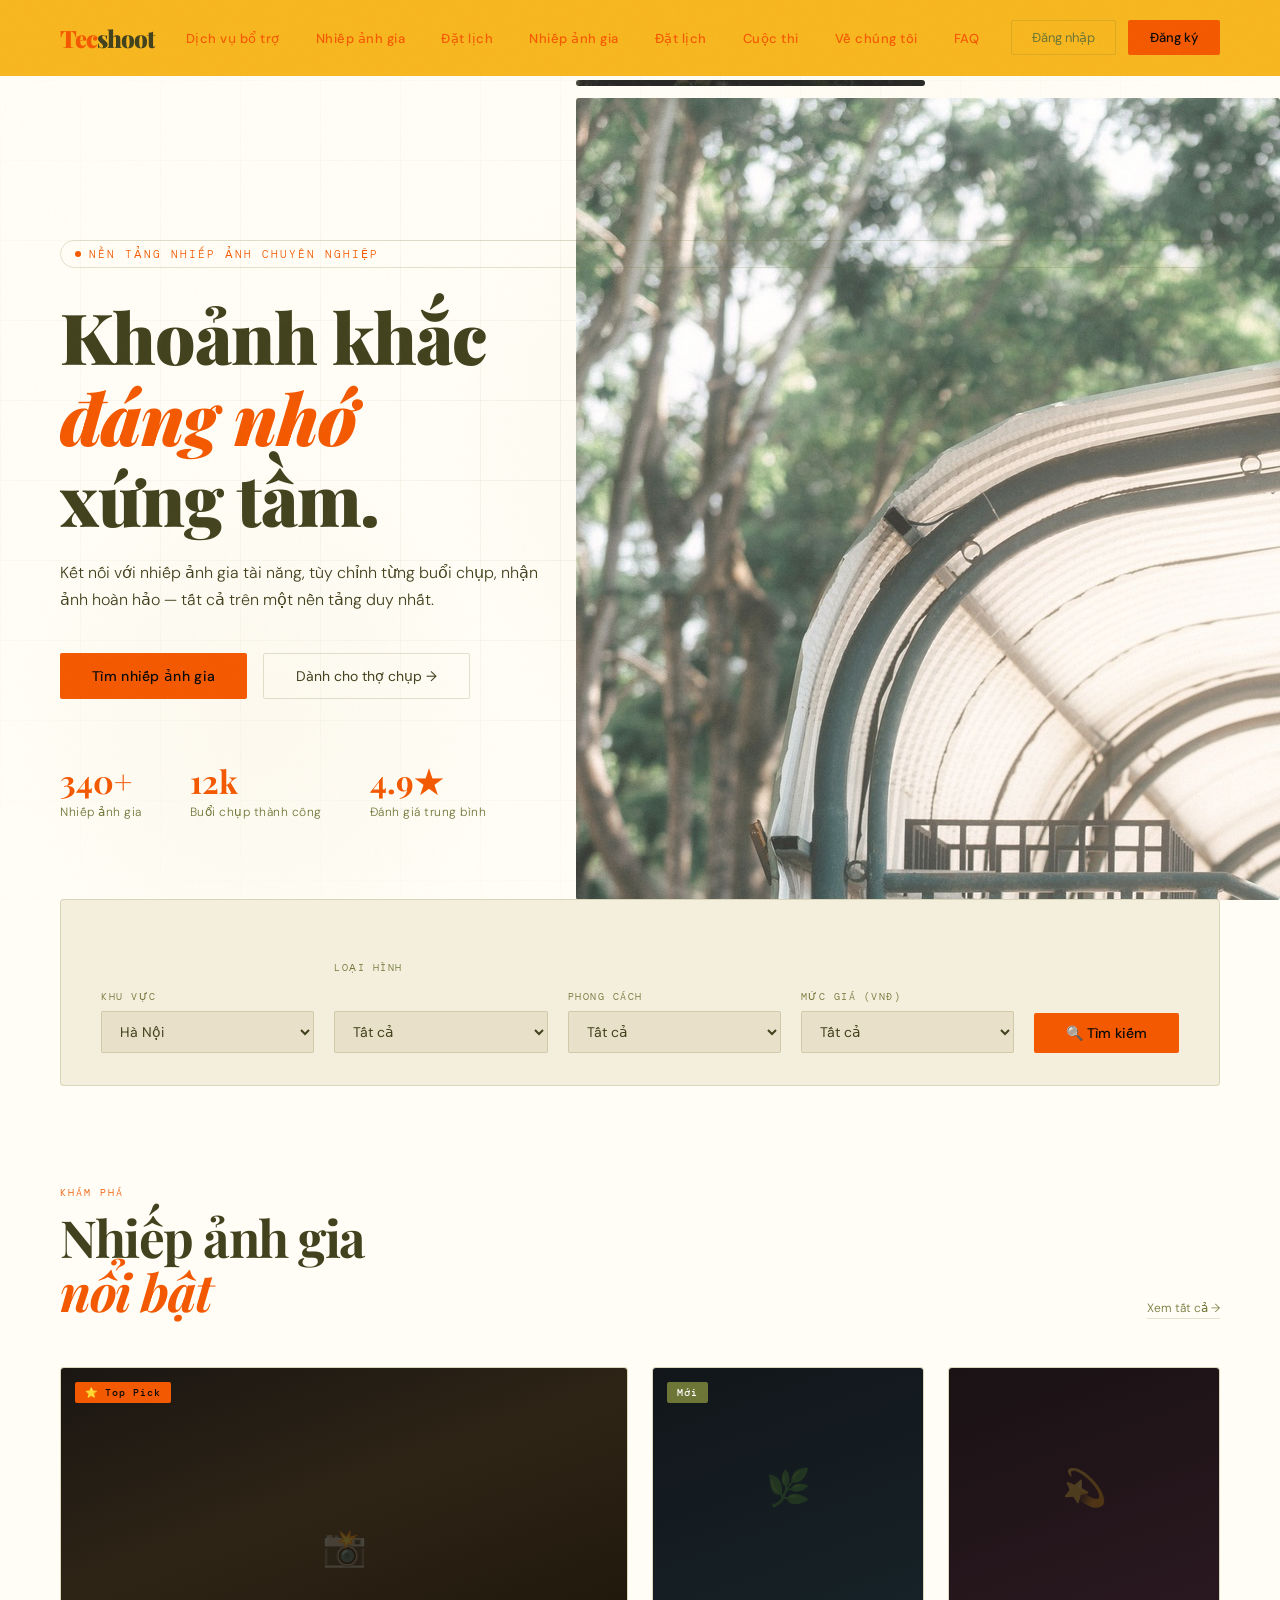
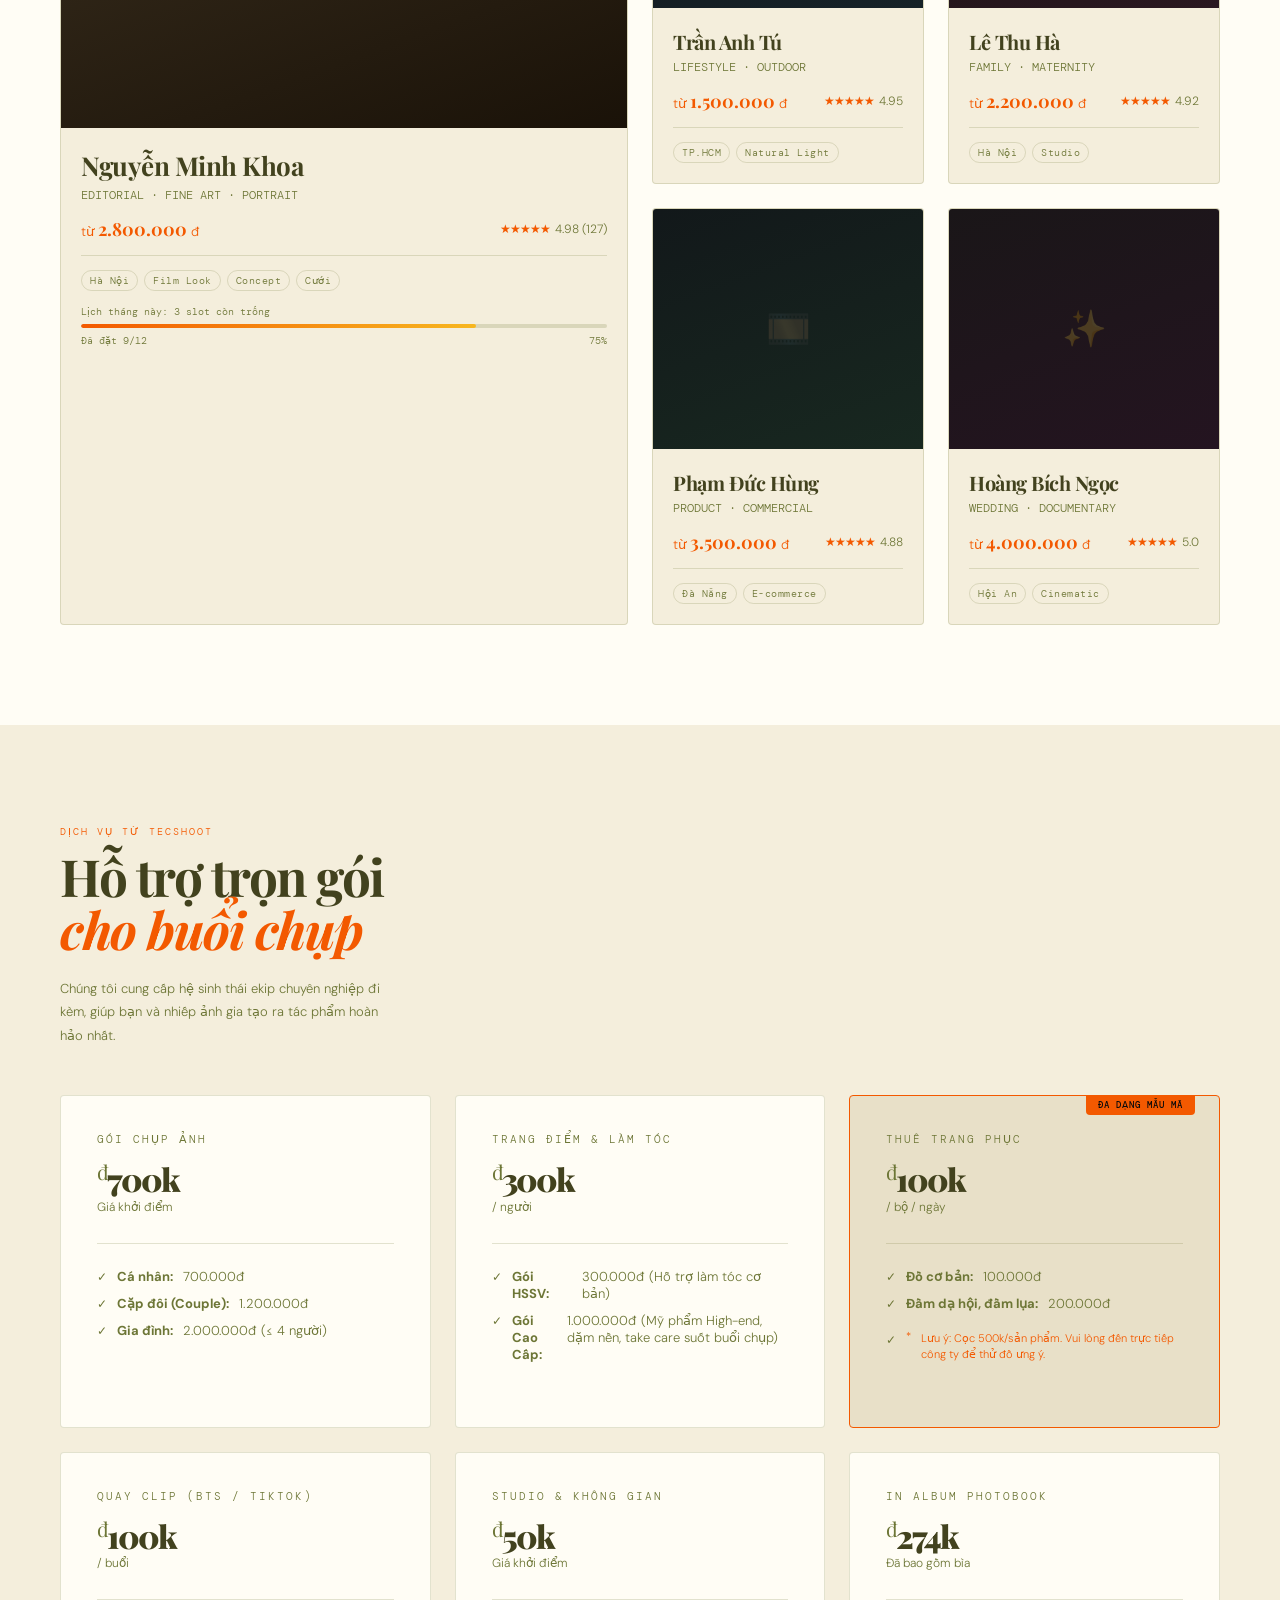
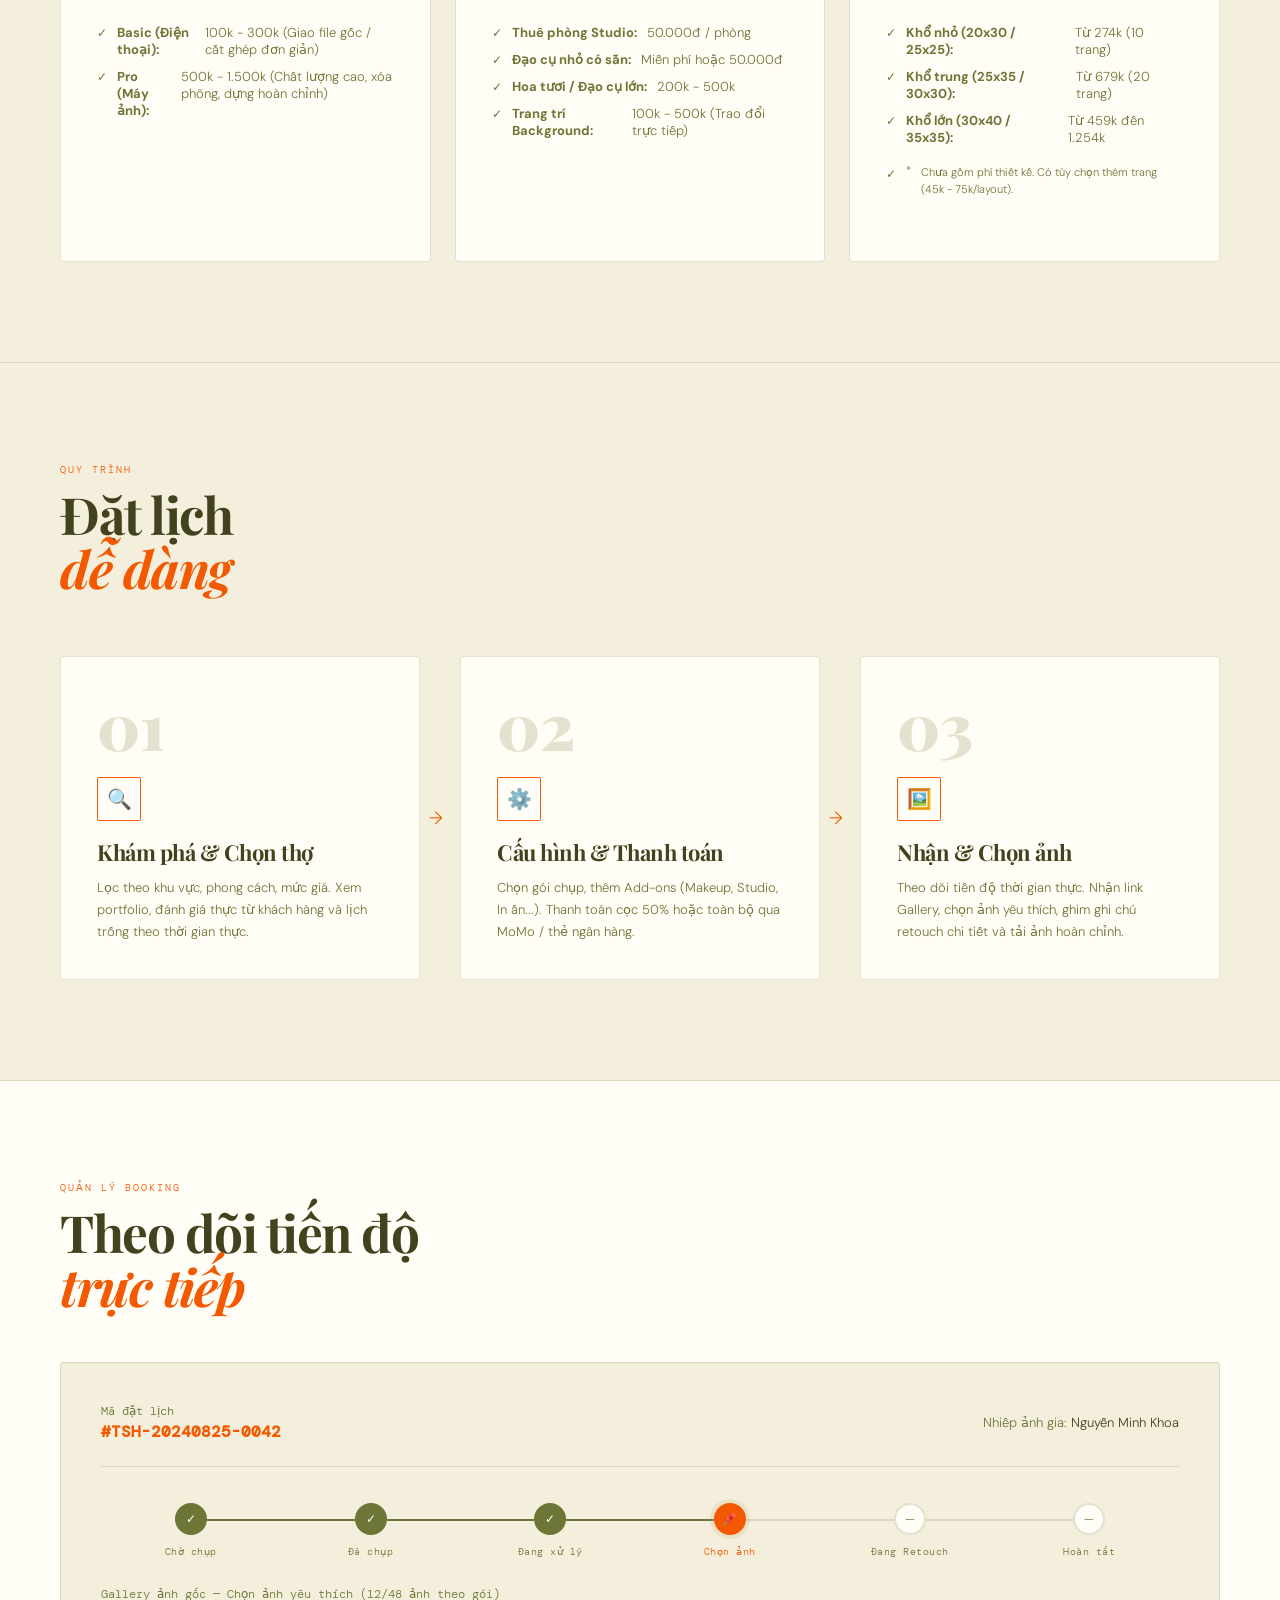
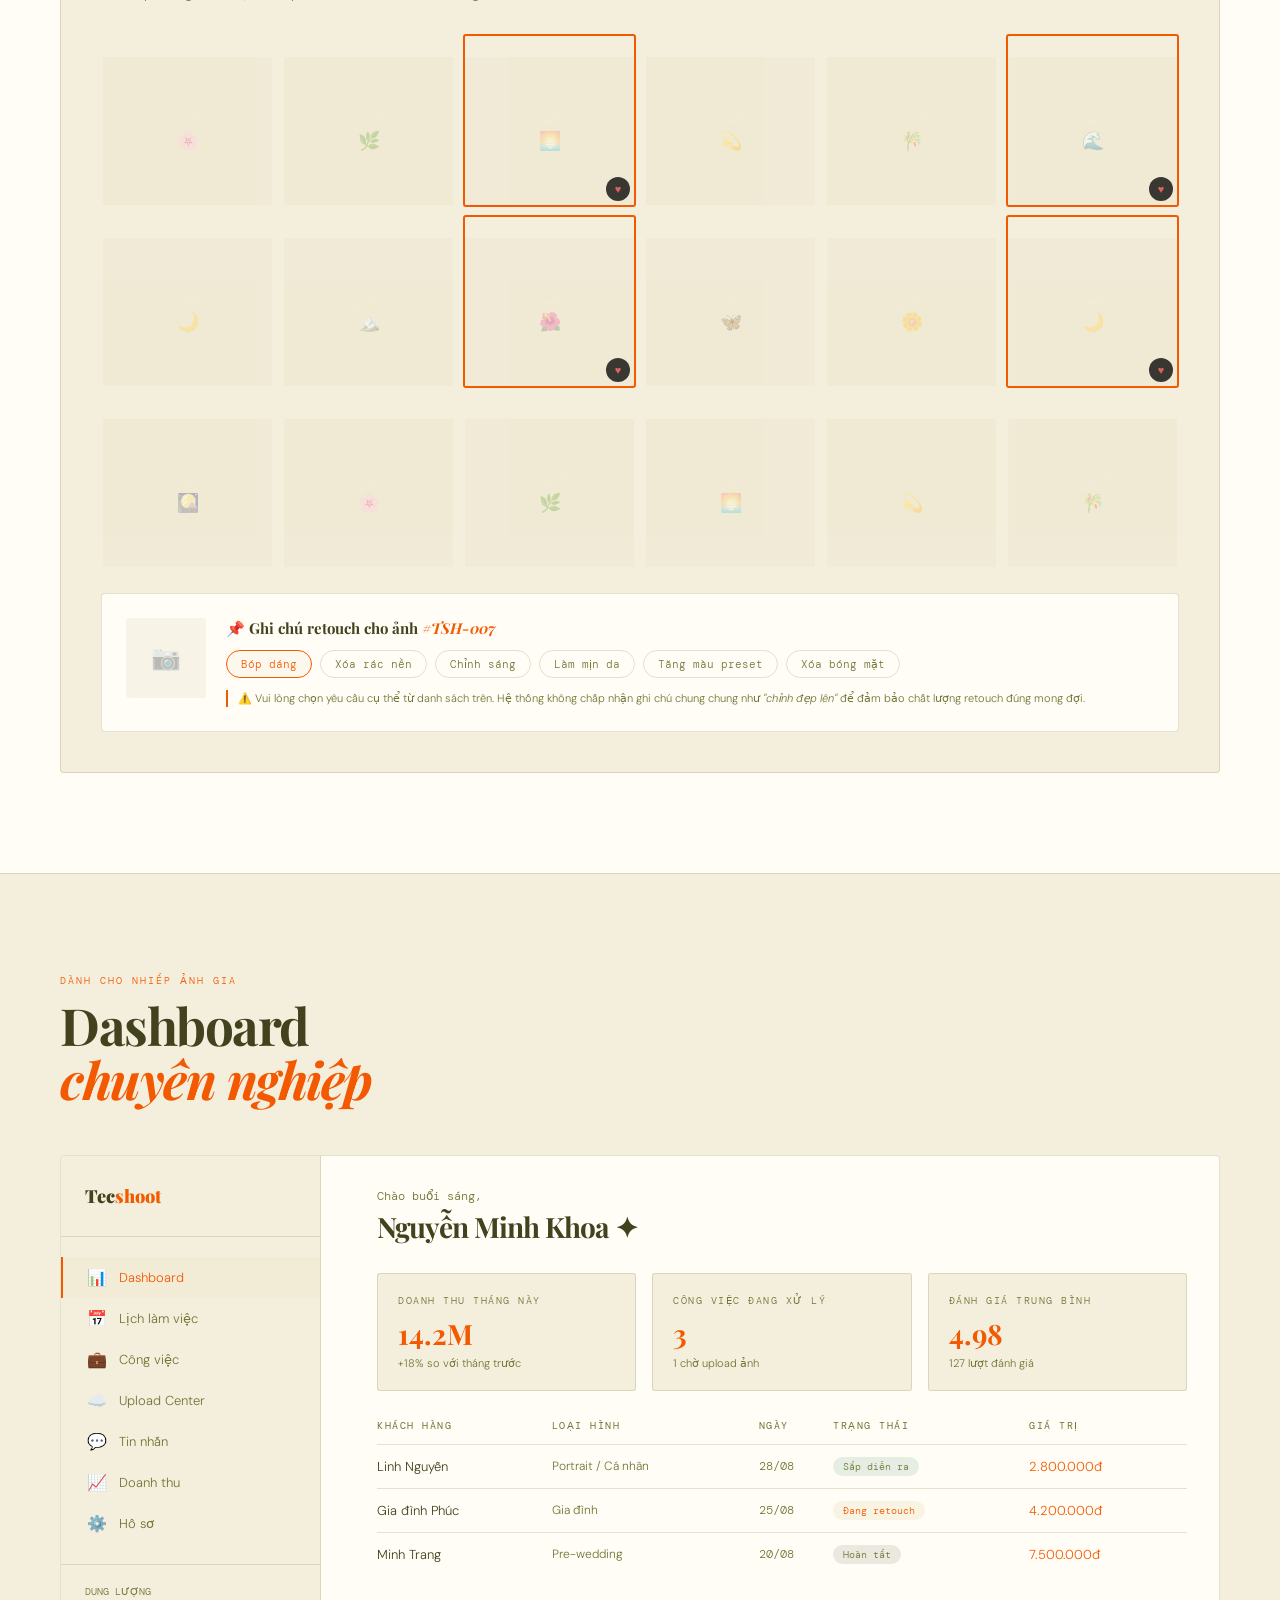
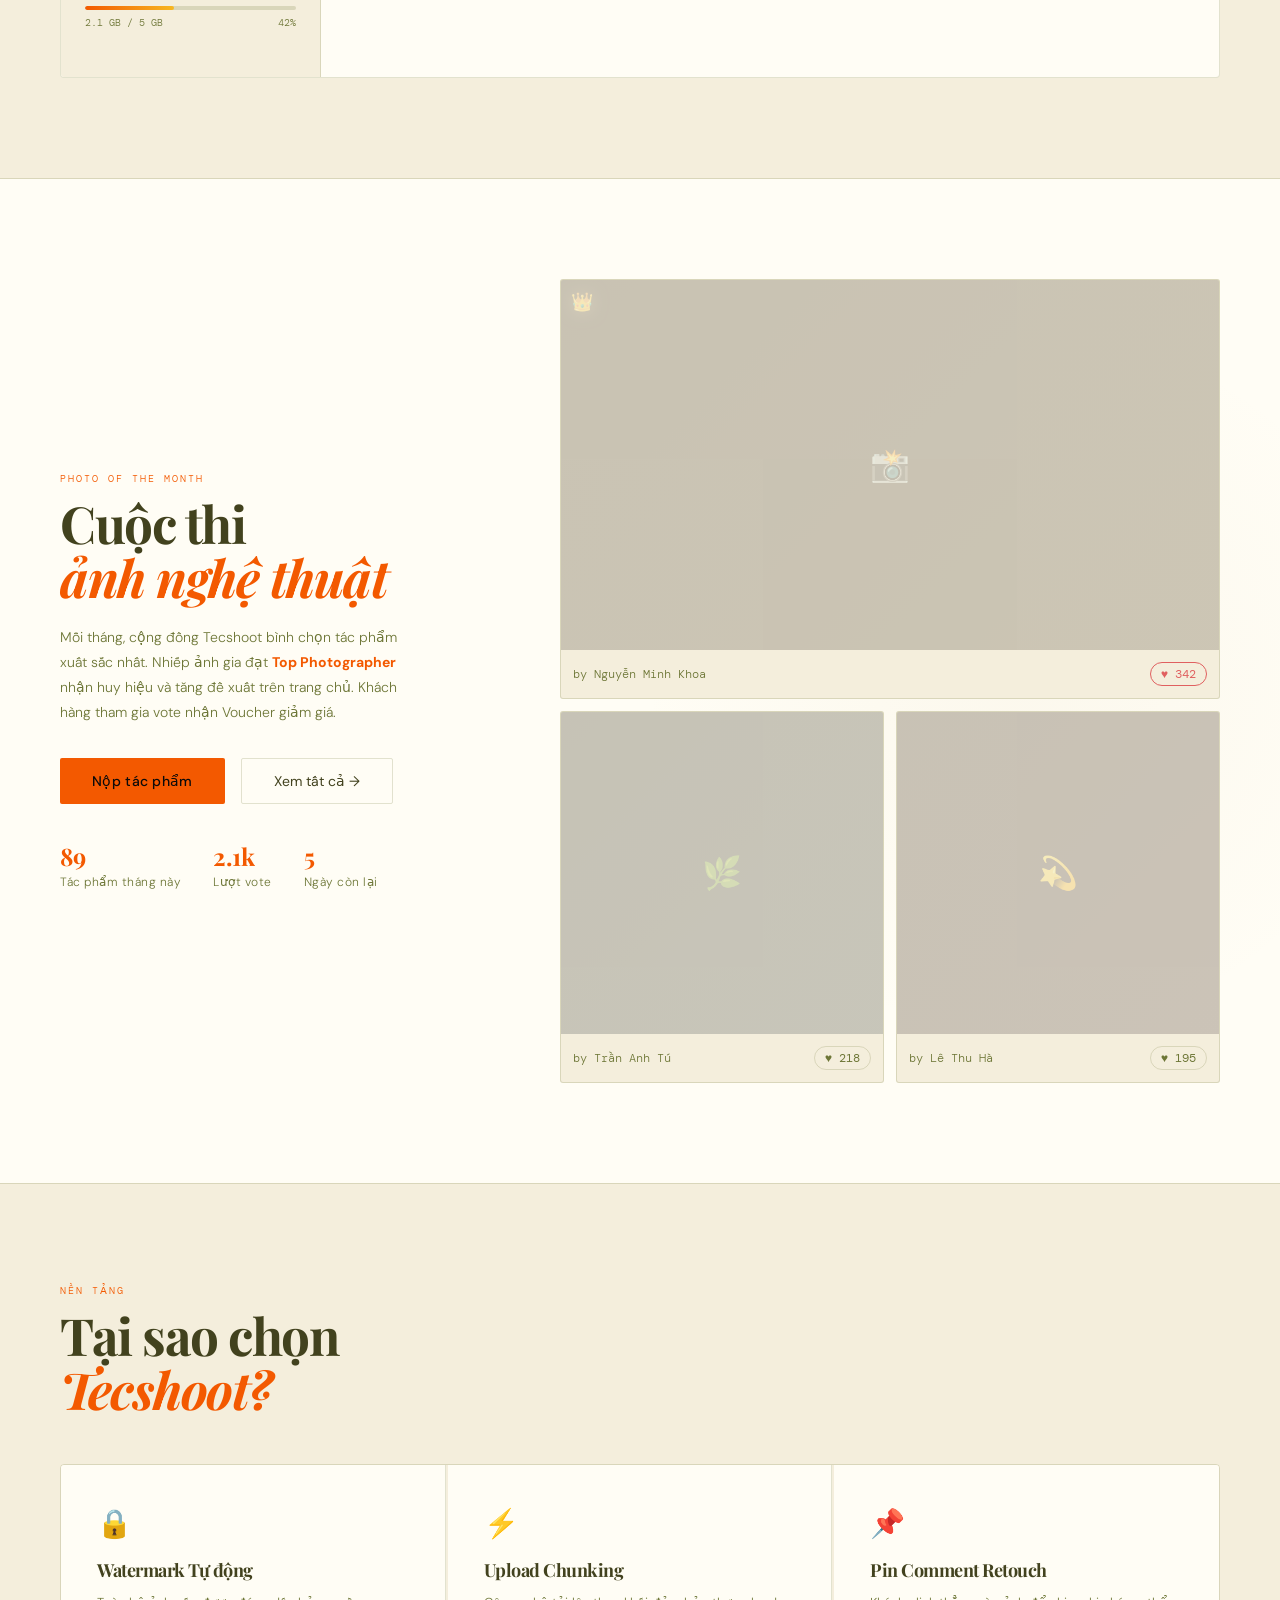
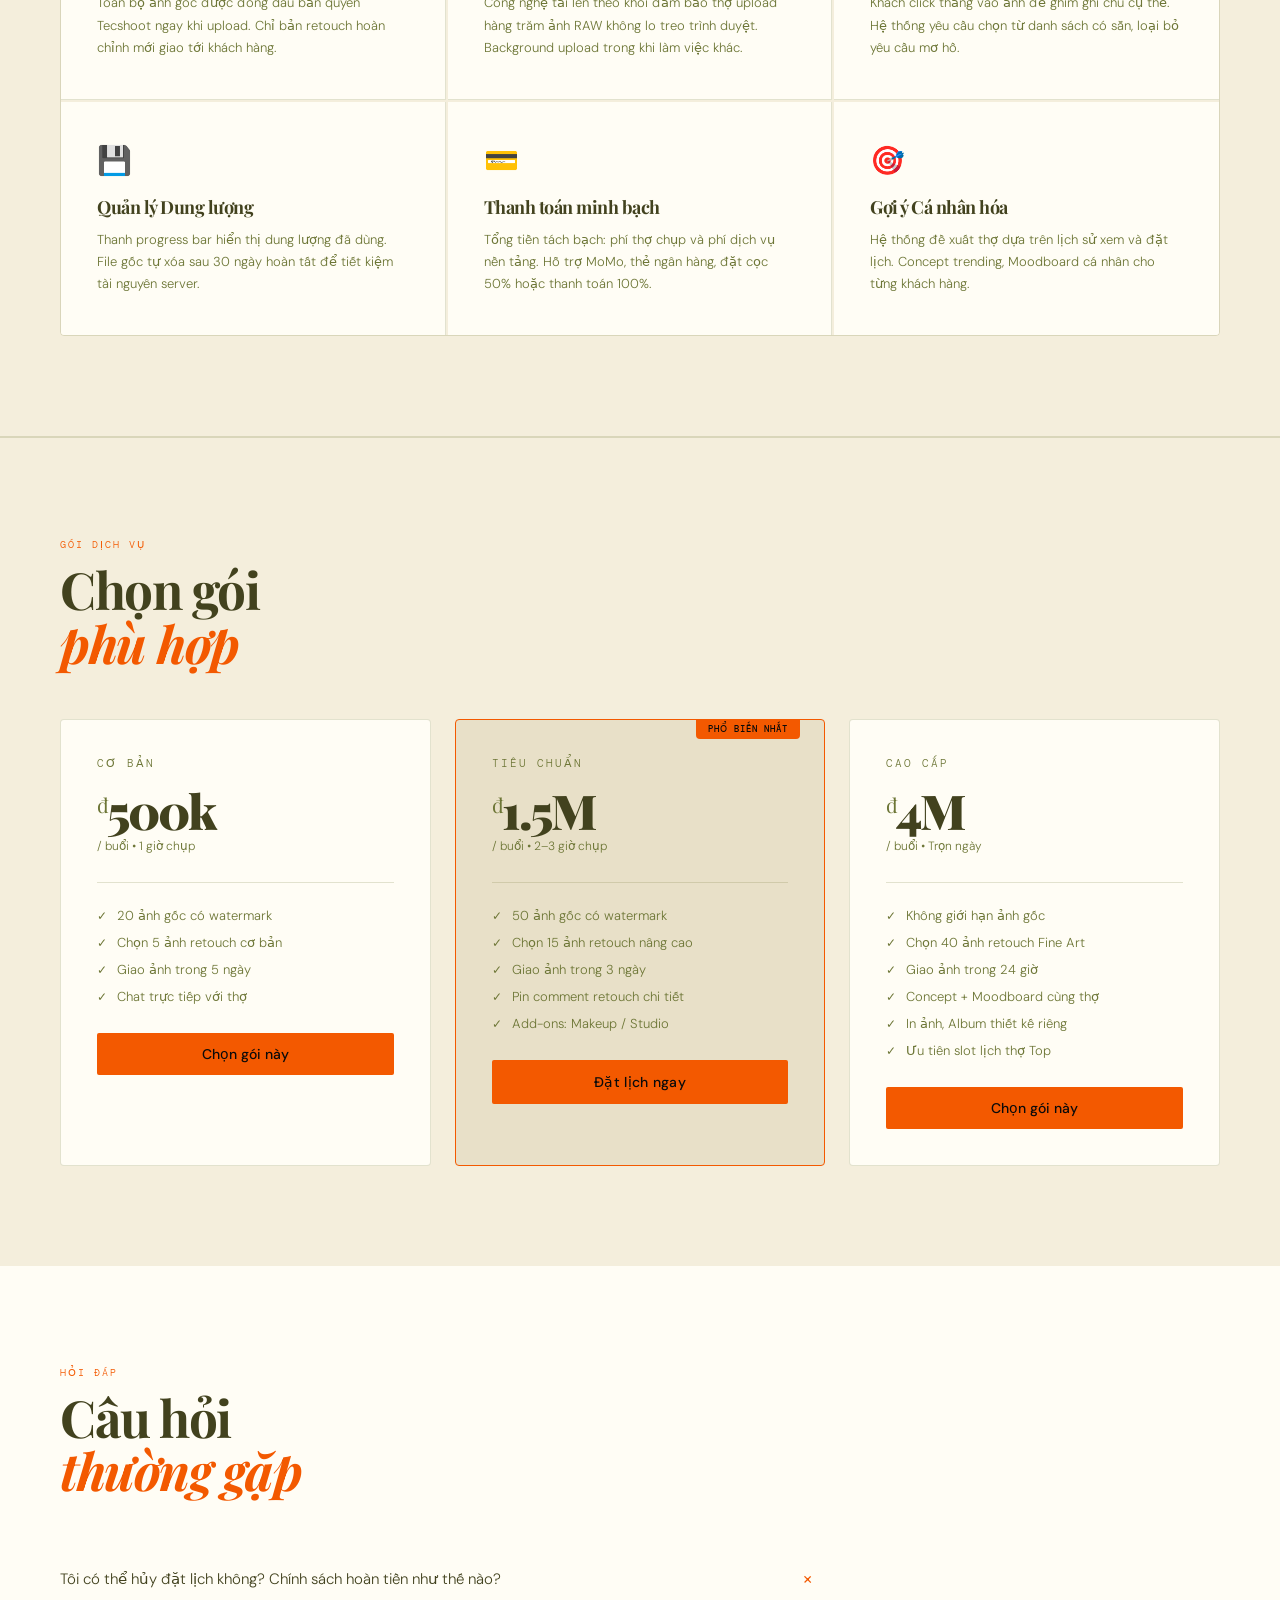
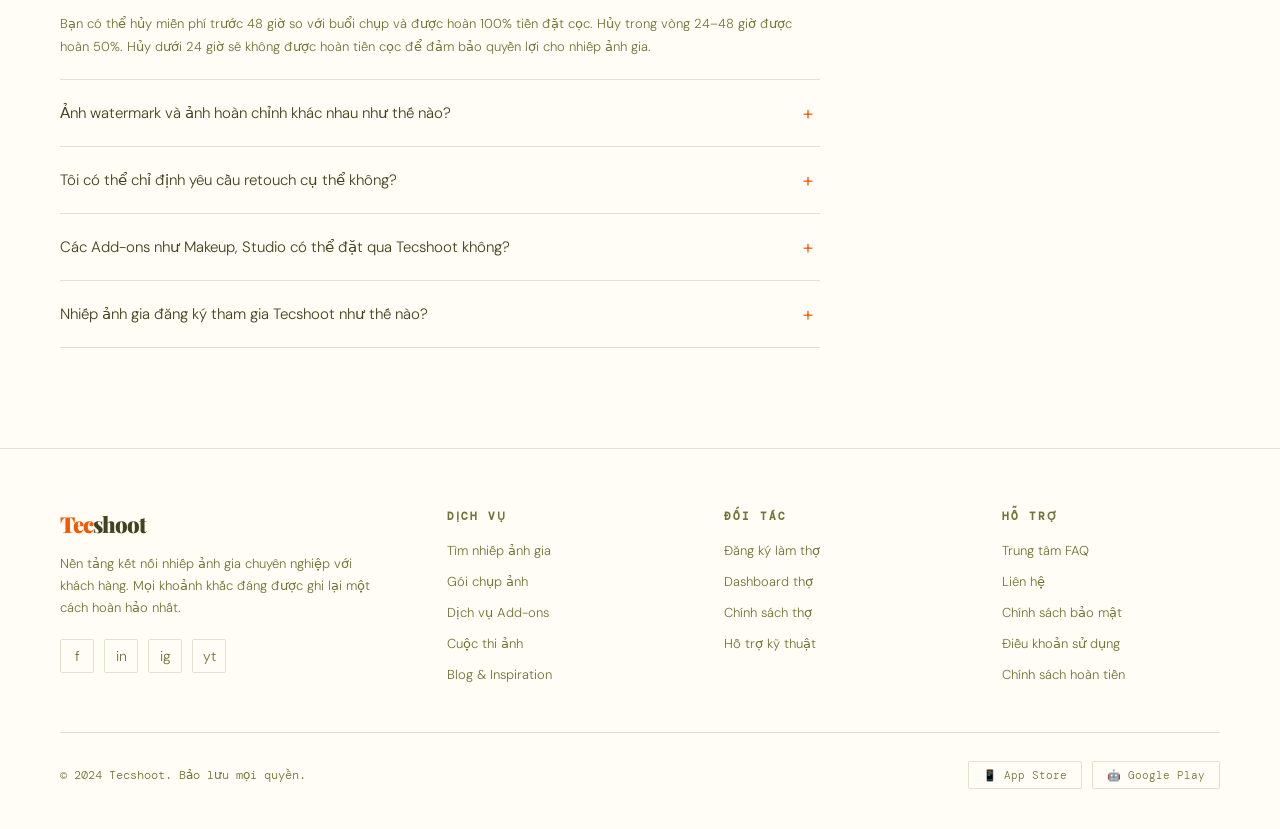
==== commit 6a7a7aa4: "index.html" ====
--- a/index.html
+++ b/index.html
@@ -33,33 +33,27 @@
   <div class="hero-bg"></div>
   <div class="hero-grid"></div>
 
-  <div class="hero-images">
-    <div class="hero-img-card">
-      <div class="photo-placeholder" style="background: linear-gradient(160deg,#201a12 0%,#3a2c18 40%,#201410 100%)">
-        <span class="photo-icon">📸</span>
-      </div>
-    </div>
-    <div class="hero-img-card">
-      <div class="photo-placeholder" style="background: linear-gradient(160deg,#12161e 0%,#182430 100%)">
-        <span class="photo-icon">🌿</span>
-      </div>
-    </div>
-    <div class="hero-img-card">
-      <div class="photo-placeholder" style="background: linear-gradient(160deg,#1e1214 0%,#2c1820 100%)">
-        <span class="photo-icon">💫</span>
-      </div>
-    </div>
-    <div class="hero-img-card">
-      <div class="photo-placeholder" style="background: linear-gradient(160deg,#121e18 0%,#1a2e22 100%)">
-        <span class="photo-icon">🎞️</span>
-      </div>
-    </div>
-    <div class="hero-img-card">
-      <div class="photo-placeholder" style="background: linear-gradient(160deg,#1a141e 0%,#281e2e 100%)">
-        <span class="photo-icon">✨</span>
-      </div>
-    </div>
-  </div>
+ <div class="hero-images">
+  <div class="hero-img-card">
+    <img src="images/HN/Tư (tucutehehe)_cá nhân/avatar_8_anh_1.jpg" alt="Ảnh mẫu cá nhân" class="hero-photo">
+  </div>
+  
+  <div class="hero-img-card">
+    <img src="images/TPHCM/Độ Mixi_gia đình/avatar_5_anh_4.jpg" alt="Ảnh mẫu couple" class="hero-photo">
+  </div>
+  
+  <div class="hero-img-card">
+    <img src="images/DN/Hieuthuhai/Gia đình/avatar_1_anh_4.jpg" alt="Ảnh mẫu gia đình" class="hero-photo">
+  </div>
+  
+  <div class="hero-img-card">
+    <img src="images/DN/Noémie_cá nhân/bộ 2/avatar_2_anh_7.jpg" alt="Ảnh mẫu sự kiện" class="hero-photo">
+  </div>
+  
+  <div class="hero-img-card">
+    <img src="images/DN/Hieuthuhai/HSSV/avatar_1_anh_8.jpg" alt="Ảnh mẫu kỷ yếu" class="hero-photo">
+  </div>
+</div>
 
   <div class="hero-tag">Nền tảng nhiếp ảnh chuyên nghiệp</div>
 
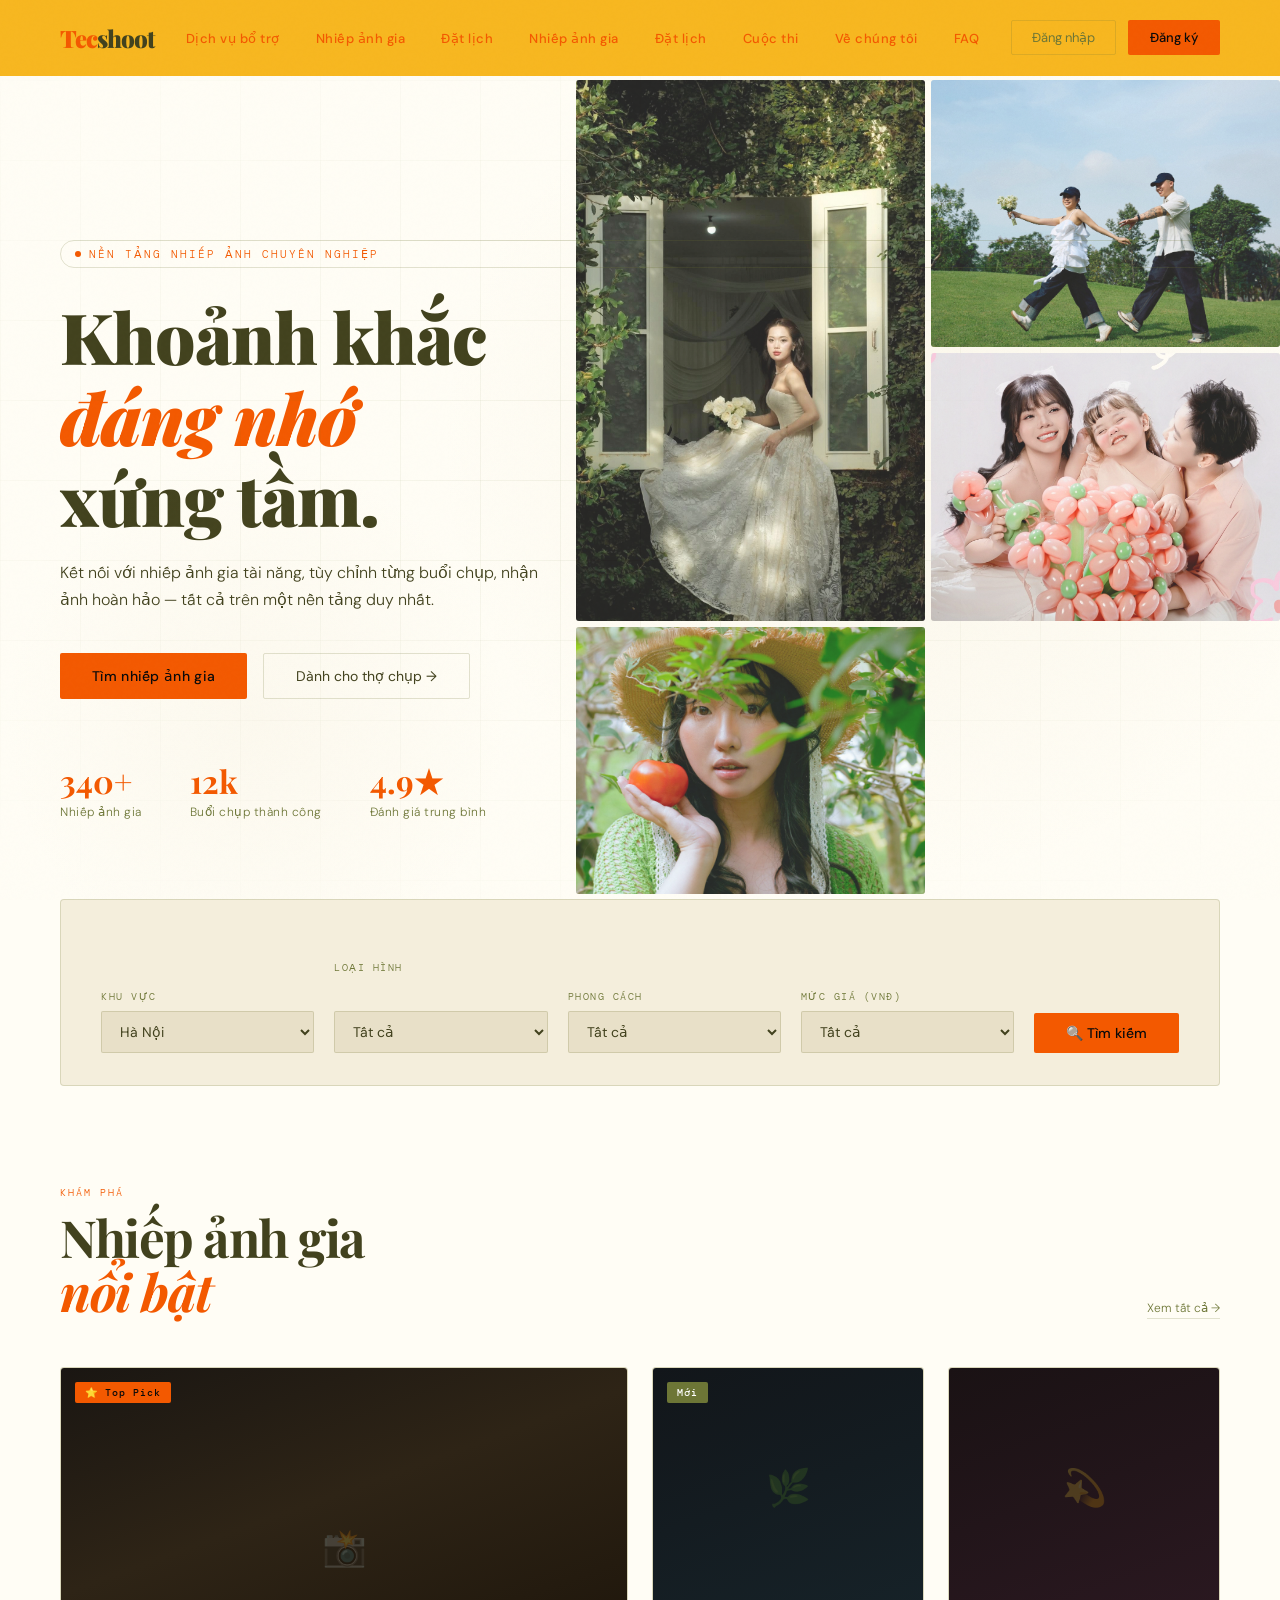
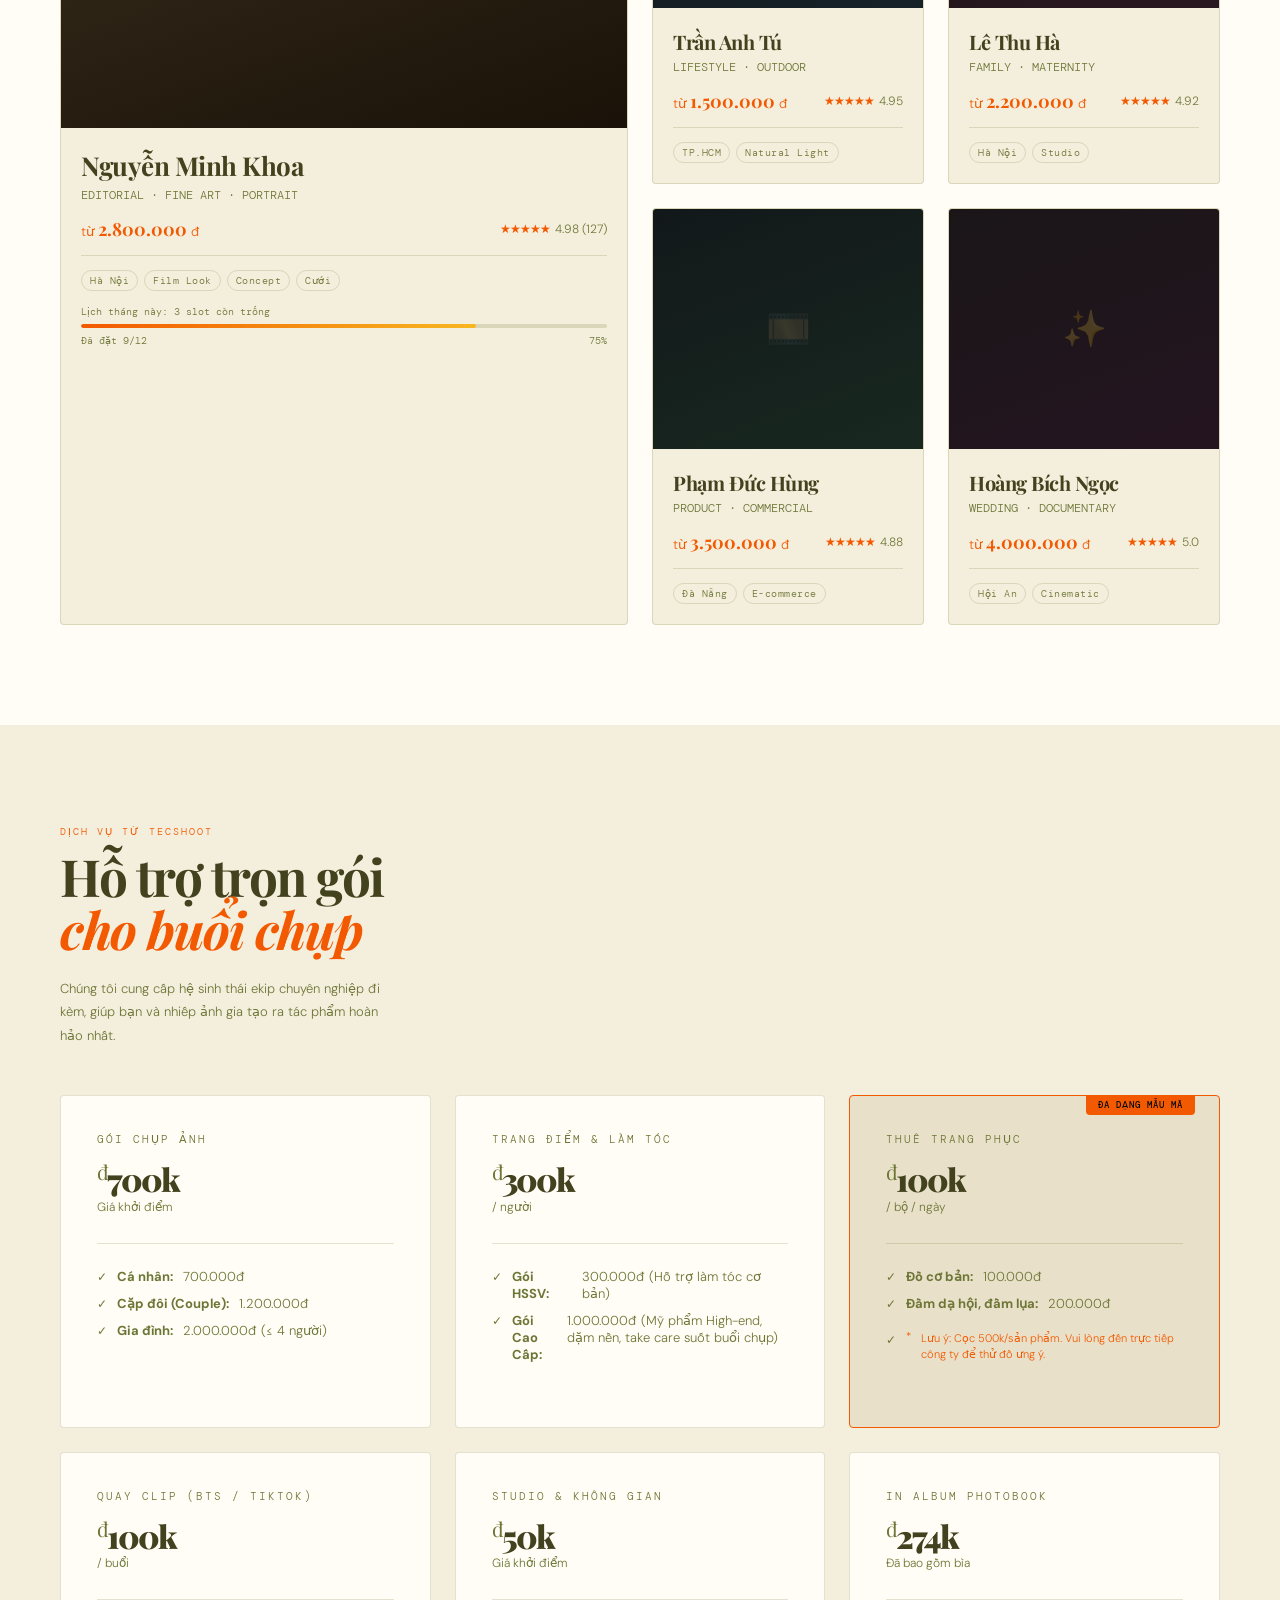
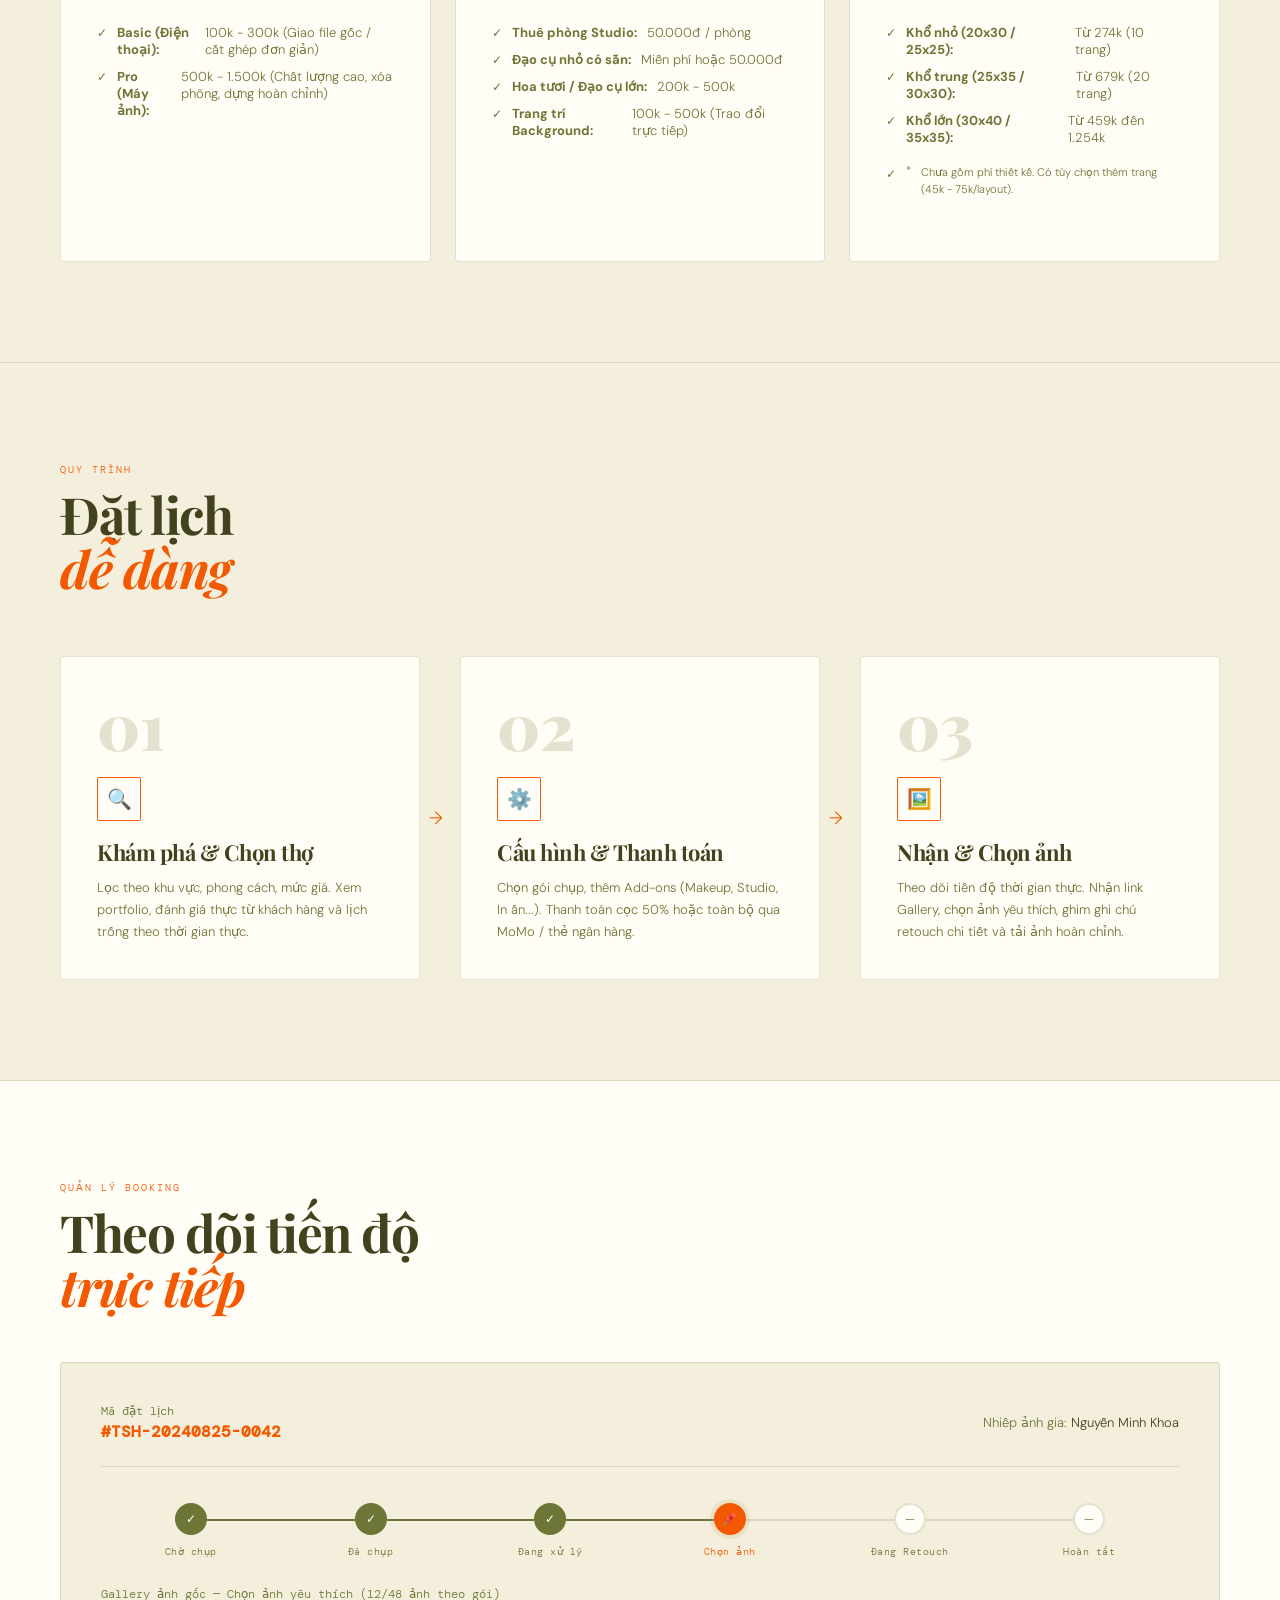
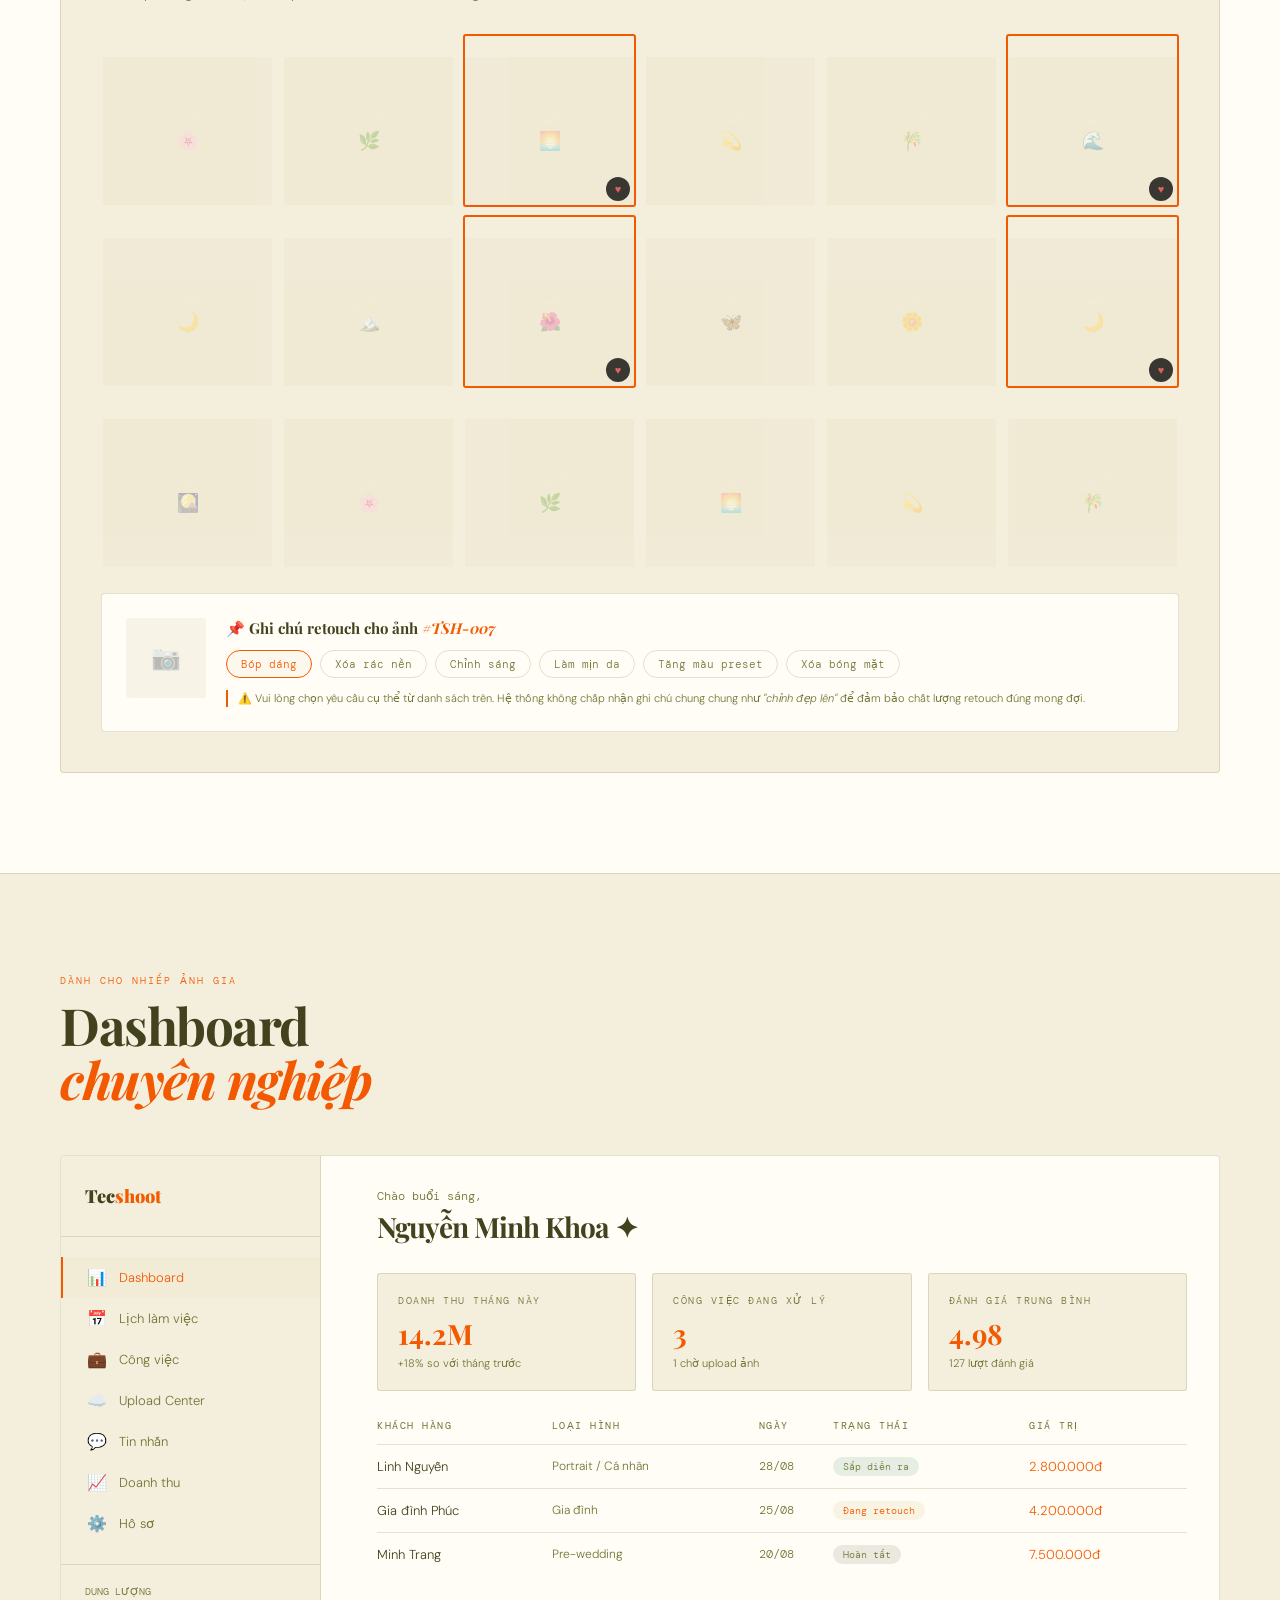
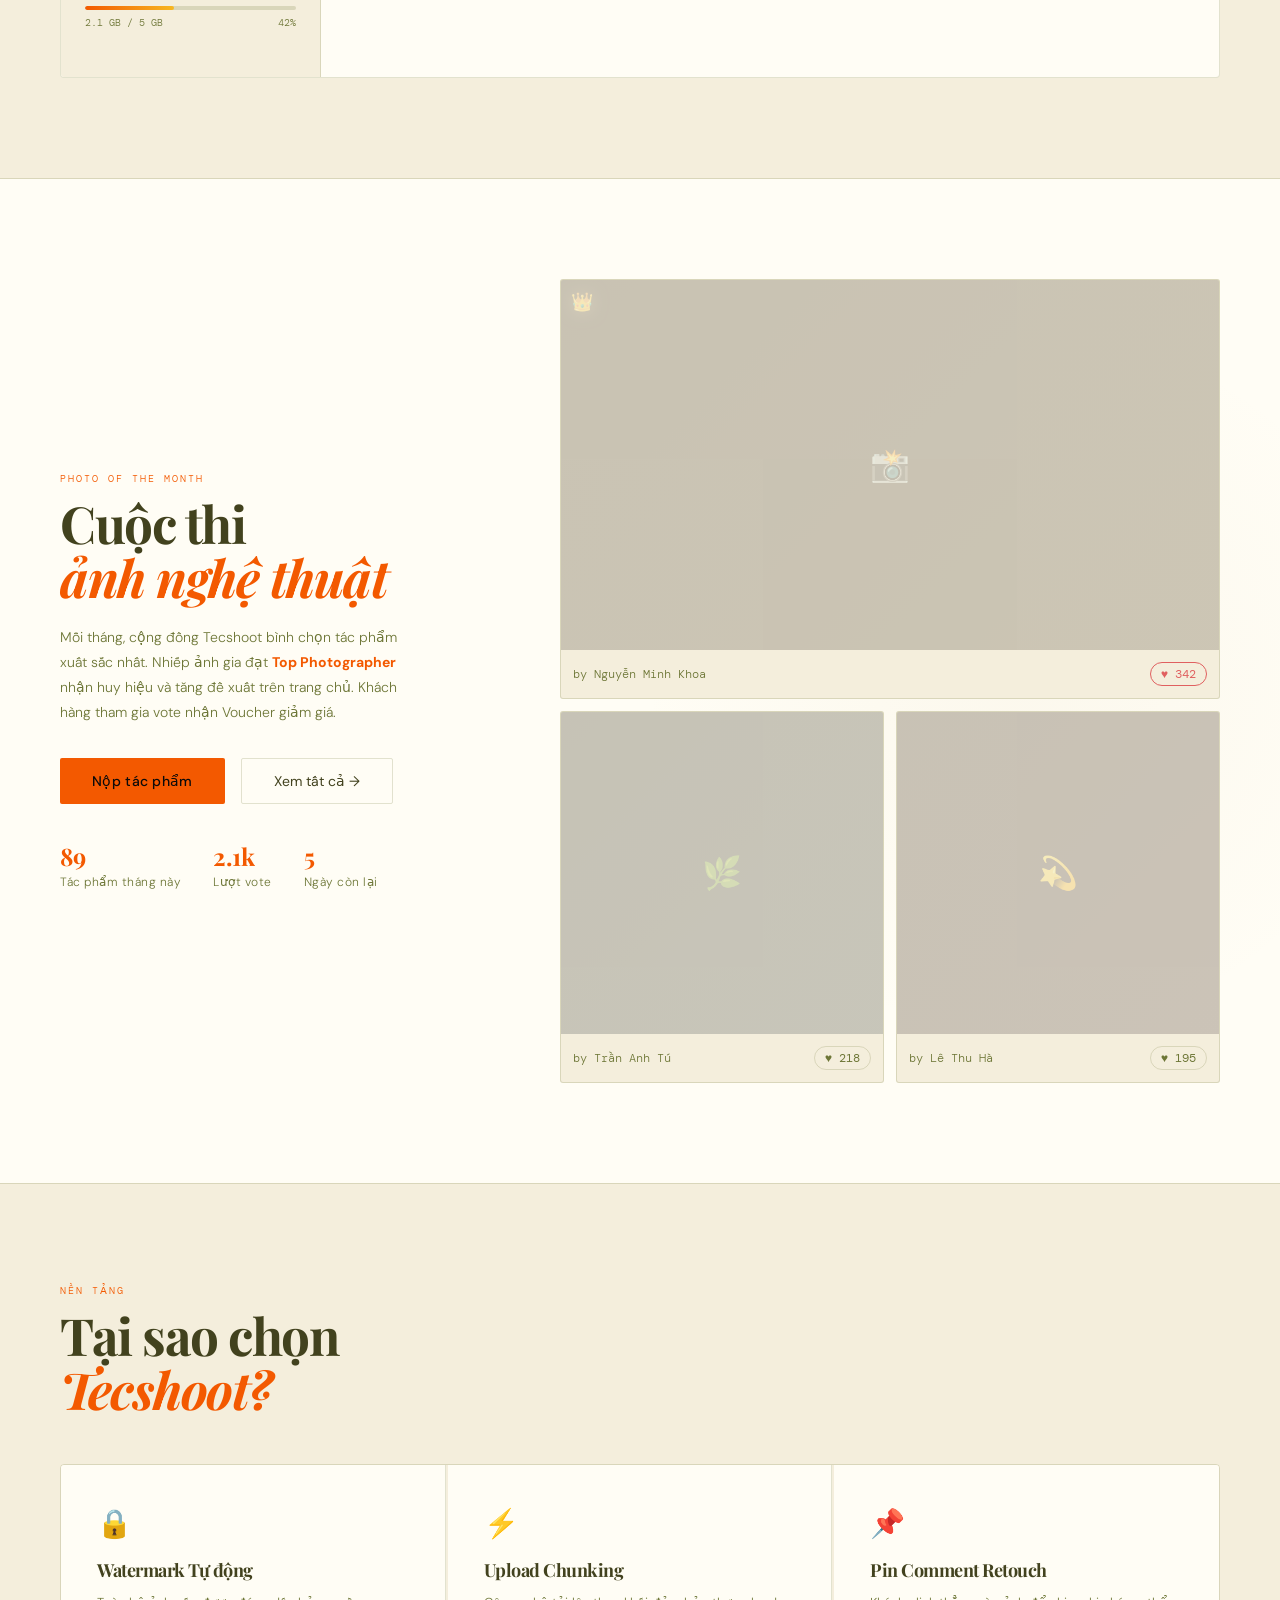
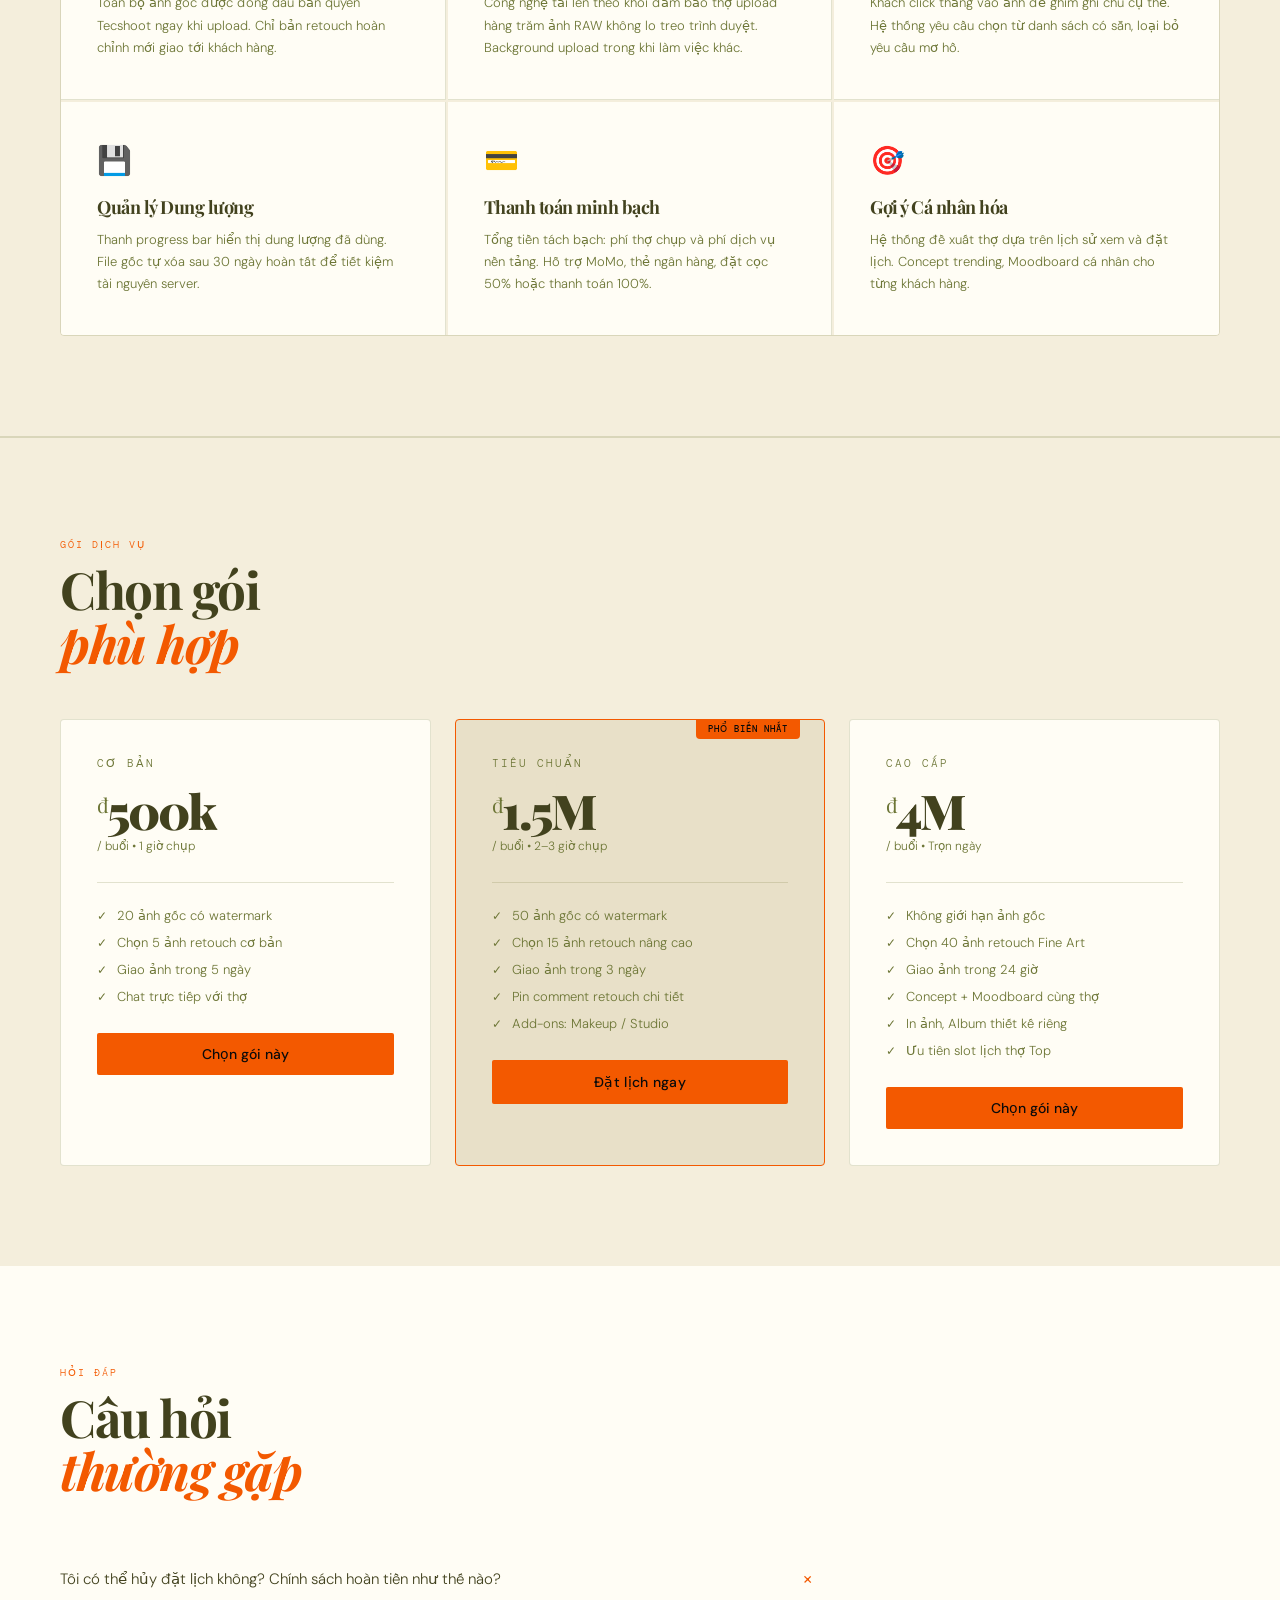
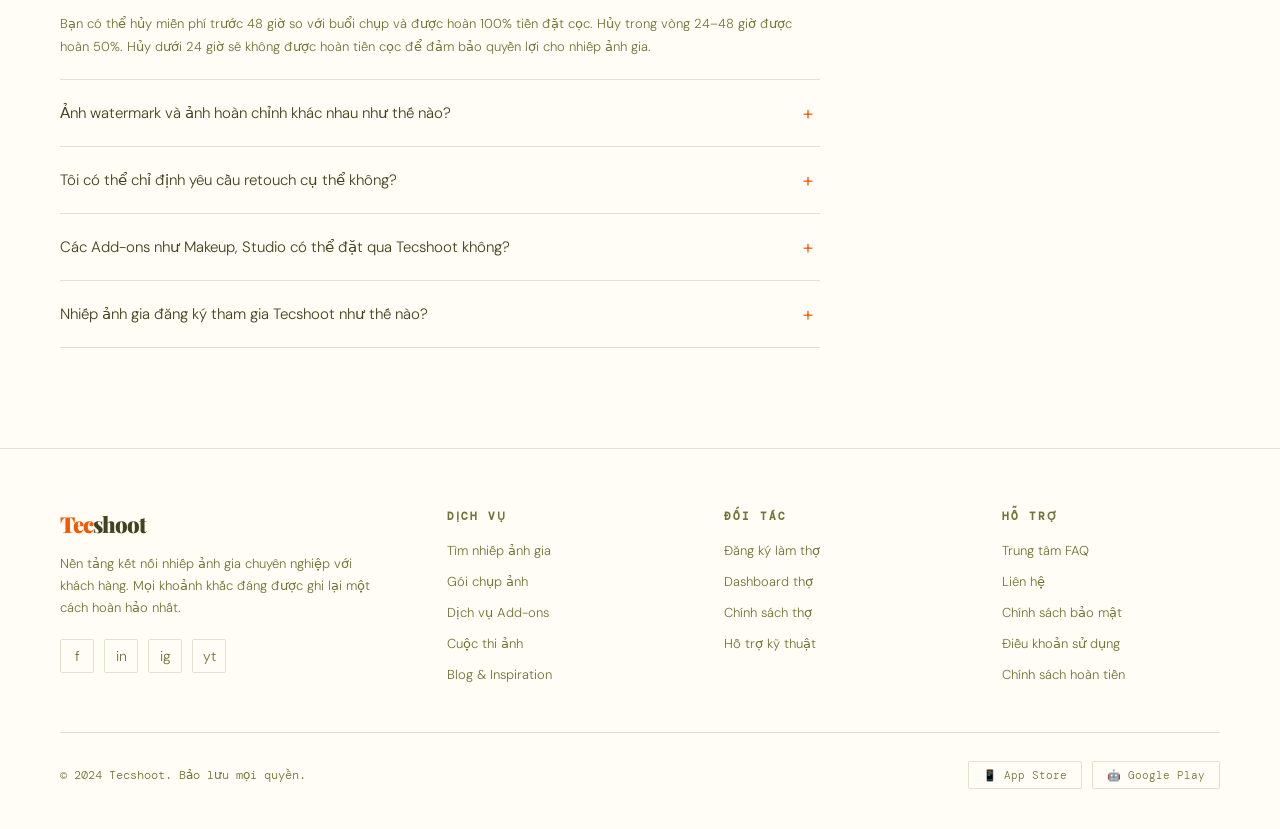
==== commit a2609fd4: "index.html" ====
--- a/index.html
+++ b/index.html
@@ -39,7 +39,7 @@
   </div>
   
   <div class="hero-img-card">
-    <img src="images/TPHCM/Độ Mixi_gia đình/avatar_5_anh_4.jpg" alt="Ảnh mẫu couple" class="hero-photo">
+    <img src="images/TPHCM/35MM in Saigon_couple/avatar_3_anh_2.jpg" alt="Ảnh mẫu couple" class="hero-photo">
   </div>
   
   <div class="hero-img-card">
@@ -51,7 +51,7 @@
   </div>
   
   <div class="hero-img-card">
-    <img src="images/DN/Hieuthuhai/HSSV/avatar_1_anh_8.jpg" alt="Ảnh mẫu kỷ yếu" class="hero-photo">
+    <img src="images/HN/Misthy/HSSV/avatar_7_anh_6.jpg" alt="Ảnh mẫu kỷ yếu" class="hero-photo">
   </div>
 </div>
 
--- a/style.css
+++ b/style.css
@@ -17,6 +17,12 @@
   --border: rgba(109, 118, 54, 0.2); /* Viền màu Khaki làm mờ */
   --danger: #e06060;
   --success: var(--khaki);
+}
+
+img {
+    max-width: 100%; /* Không bao giờ rộng hơn khung chứa nó */
+    display: block;  /* Loại bỏ khoảng trắng thừa dưới chân ảnh */
+    height: auto;    /* Tự động tính chiều cao theo chiều rộng để không bị móp */
 }
 
 /* Lưu ý nhỏ: Sửa lại màu chữ của nút bấm để dễ đọc trên nền màu Cam (Persimmon) */
@@ -1596,3 +1602,69 @@
 .grad-3 { background: linear-gradient(160deg,#1e1214 0%,#2c1820 100%); }
 .grad-4 { background: linear-gradient(160deg,#121e18 0%,#1a2e22 100%); }
 .grad-5 { background: linear-gradient(160deg,#1a141e 0%,#281e2e 100%); }
+
+/* ===== CODE XỬ LÝ ẢNH CHUẨN (CHỐNG MÉO, CHỐNG MỜ) ===== */
+.photographer-img, .hero-photo {
+    width: 100%;
+    height: 100%;
+    object-fit: cover; 
+    object-position: center; 
+    image-rendering: -webkit-optimize-contrast;
+    image-rendering: crisp-edges;
+    transition: transform 0.4s ease; /* Thêm dòng này để ảnh có hiệu ứng zoom nhẹ cho đẹp */
+}
+
+/* 1. CODE DÙNG CHUNG: Đảm bảo không có bức ảnh nào trên web bị tràn ra ngoài */
+img {
+    max-width: 100%; /* Ảnh không bao giờ được phép rộng hơn khung chứa nó */
+    display: block;  /* Xóa khoảng trắng thừa lắt nhắt dưới đáy ảnh */
+    height: auto;    /* Tự động tính toán chiều cao theo tỷ lệ gốc để ảnh không bị méo */
+}
+
+/* 2. CODE DÀNH RIÊNG: Cho ảnh phần Hero và ảnh Nhiếp ảnh gia */
+.photographer-img, .hero-photo {
+    width: 100%;
+    height: 100%;
+    
+    /* CHỐNG MÓP/BỂ: Ép ảnh lấp đầy khung nhưng vẫn giữ đúng tỷ lệ thực. Phần ảnh thừa sẽ tự động bị cắt đi thay vì bóp méo bức hình. */
+    object-fit: cover; 
+    
+    /* CHỐNG LỆCH: Luôn lấy tâm điểm của bức ảnh làm chuẩn khi cắt bớt rìa. */
+    object-position: center; 
+    
+    /* CHỐNG MỜ: Giúp ảnh hiển thị sắc nét hơn trên một số trình duyệt */
+    image-rendering: -webkit-optimize-contrast;
+    image-rendering: crisp-edges;
+    
+    transition: transform 0.4s ease; /* Tạo hiệu ứng phóng to mượt mà khi rê chuột */
+}
+
+/* 3. CÁI KHUNG BỌC ẢNH: Đảm bảo khung luôn giấu đi phần ảnh thừa bị cắt */
+.card-photo, .hero-img-card {
+    overflow: hidden; /* Cực kỳ quan trọng: Giấu đi tất cả những gì tràn ra ngoài khung */
+    position: relative;
+    background-color: var(--bg2); /* Hiện màu nền nhẹ nếu mạng chậm ảnh chưa kịp tải */
+}
+
+/* Khóa chặt cái khung bọc ở bên ngoài */
+.card-photo, .hero-img-card {
+    overflow: hidden; 
+    position: relative; /* Ép khung làm điểm tựa */
+    background-color: var(--bg2); 
+}
+
+/* Định hình ảnh ở bên trong */
+.photographer-img, .hero-photo {
+    /* 3 DÒNG NÀY LÀ VŨ KHÍ MỚI ĐỂ ÉP ẢNH NẰM IM TRONG KHUNG: */
+    position: absolute;
+    top: 0;
+    left: 0;
+    
+    width: 100%;
+    height: 100%;
+    object-fit: cover; 
+    object-position: center; 
+    image-rendering: -webkit-optimize-contrast;
+    image-rendering: crisp-edges;
+    transition: transform 0.4s ease; 
+}
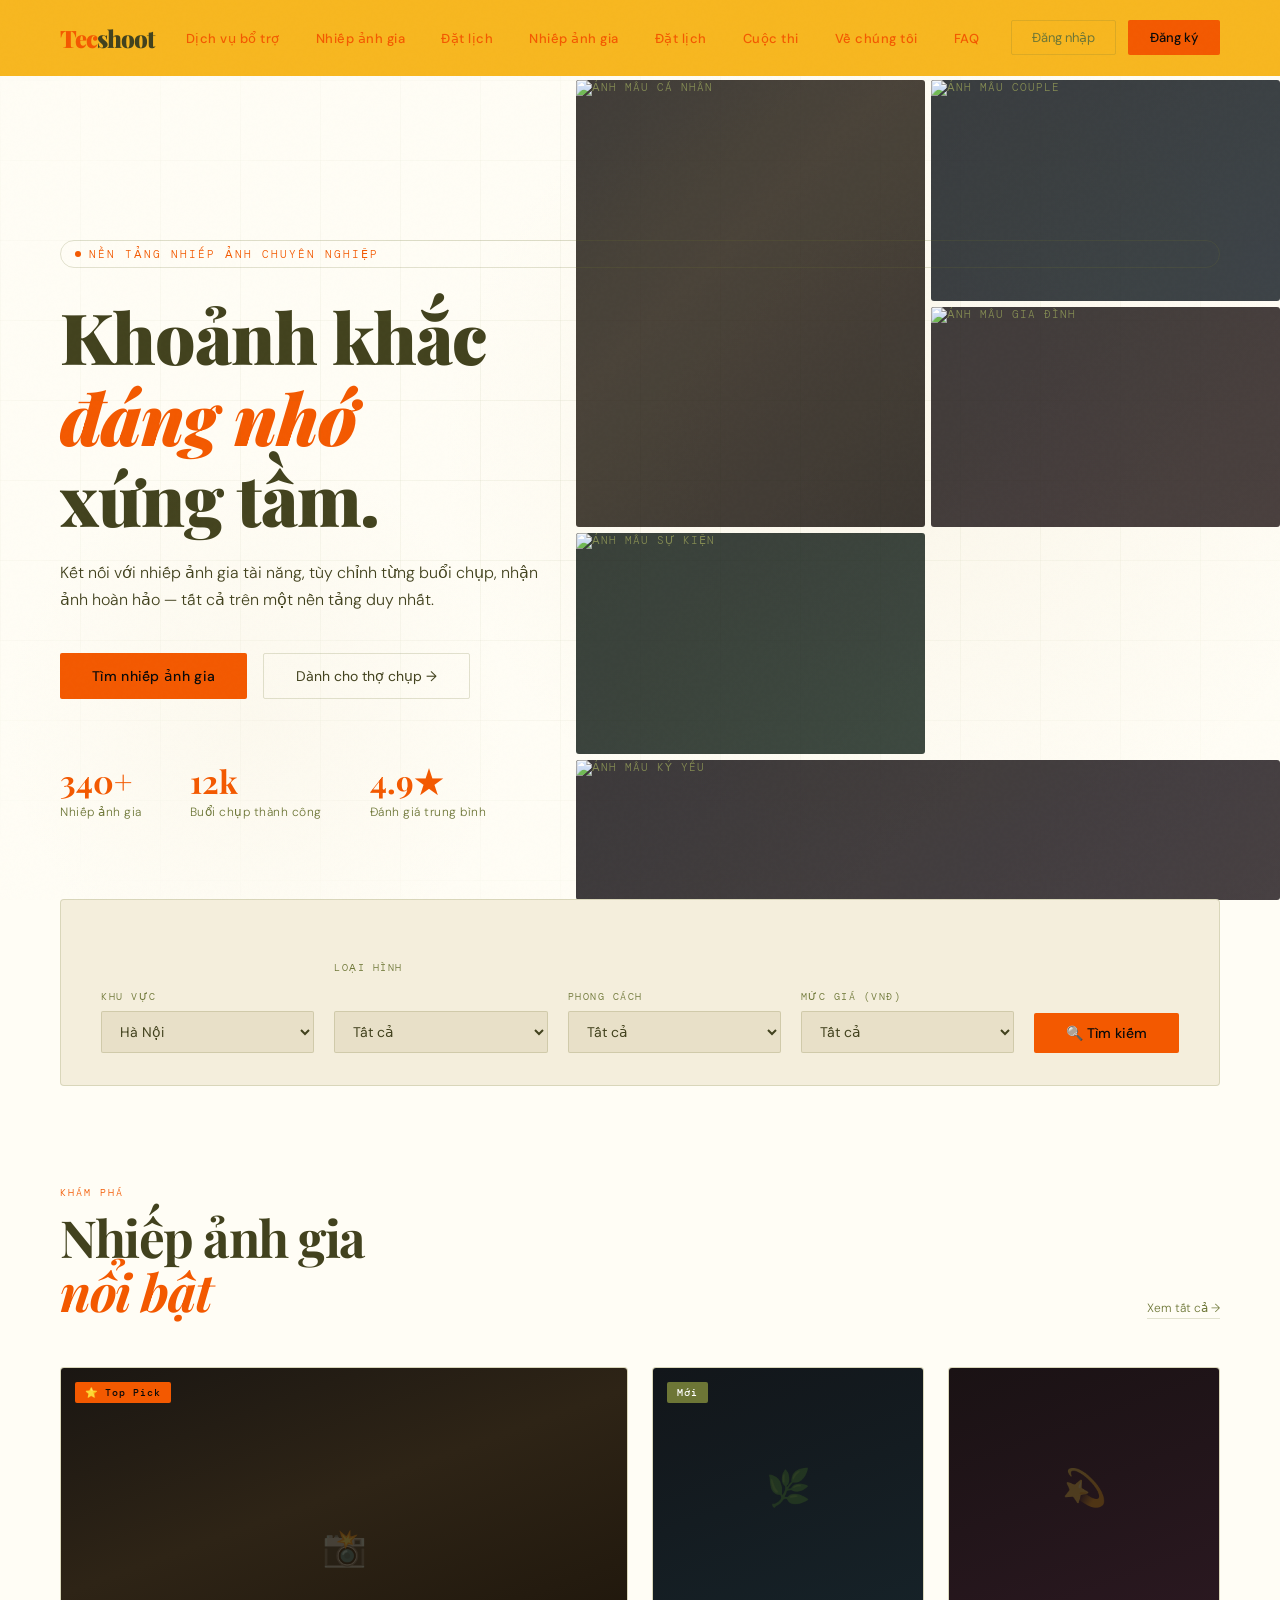
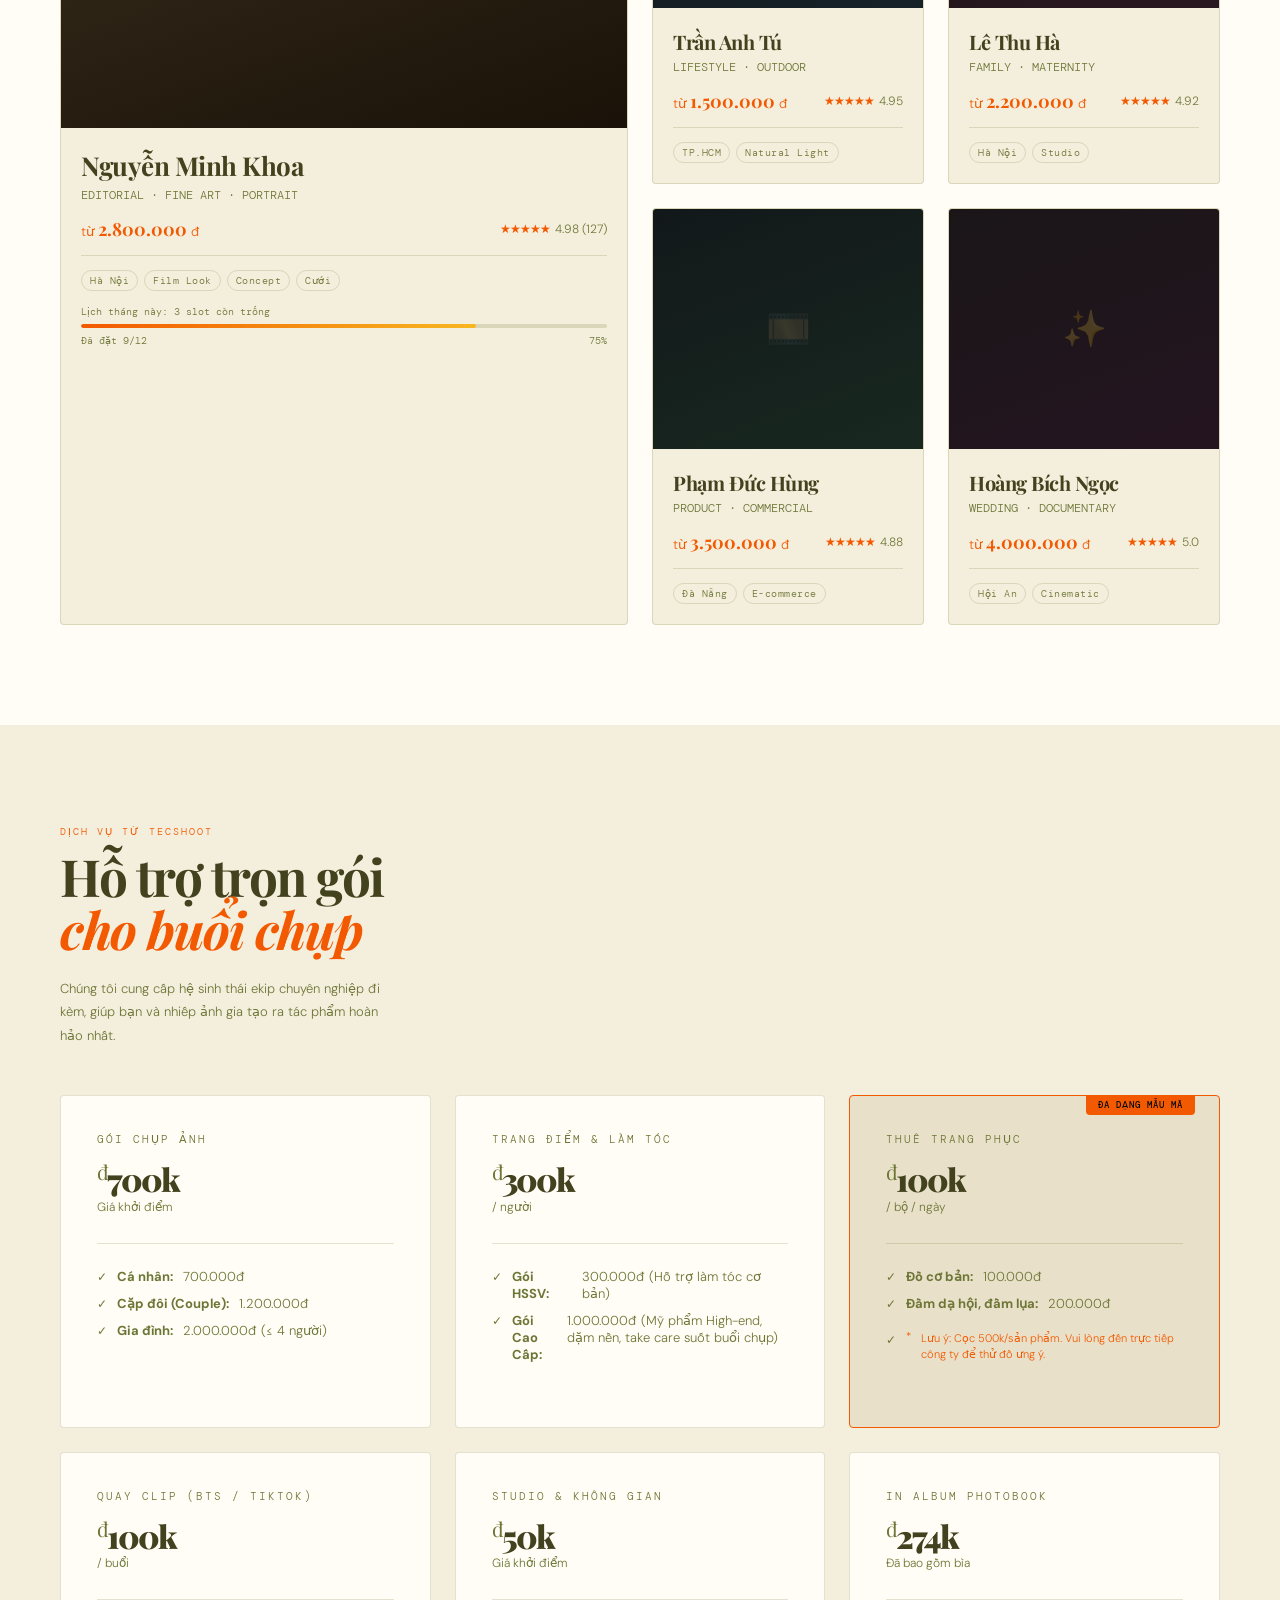
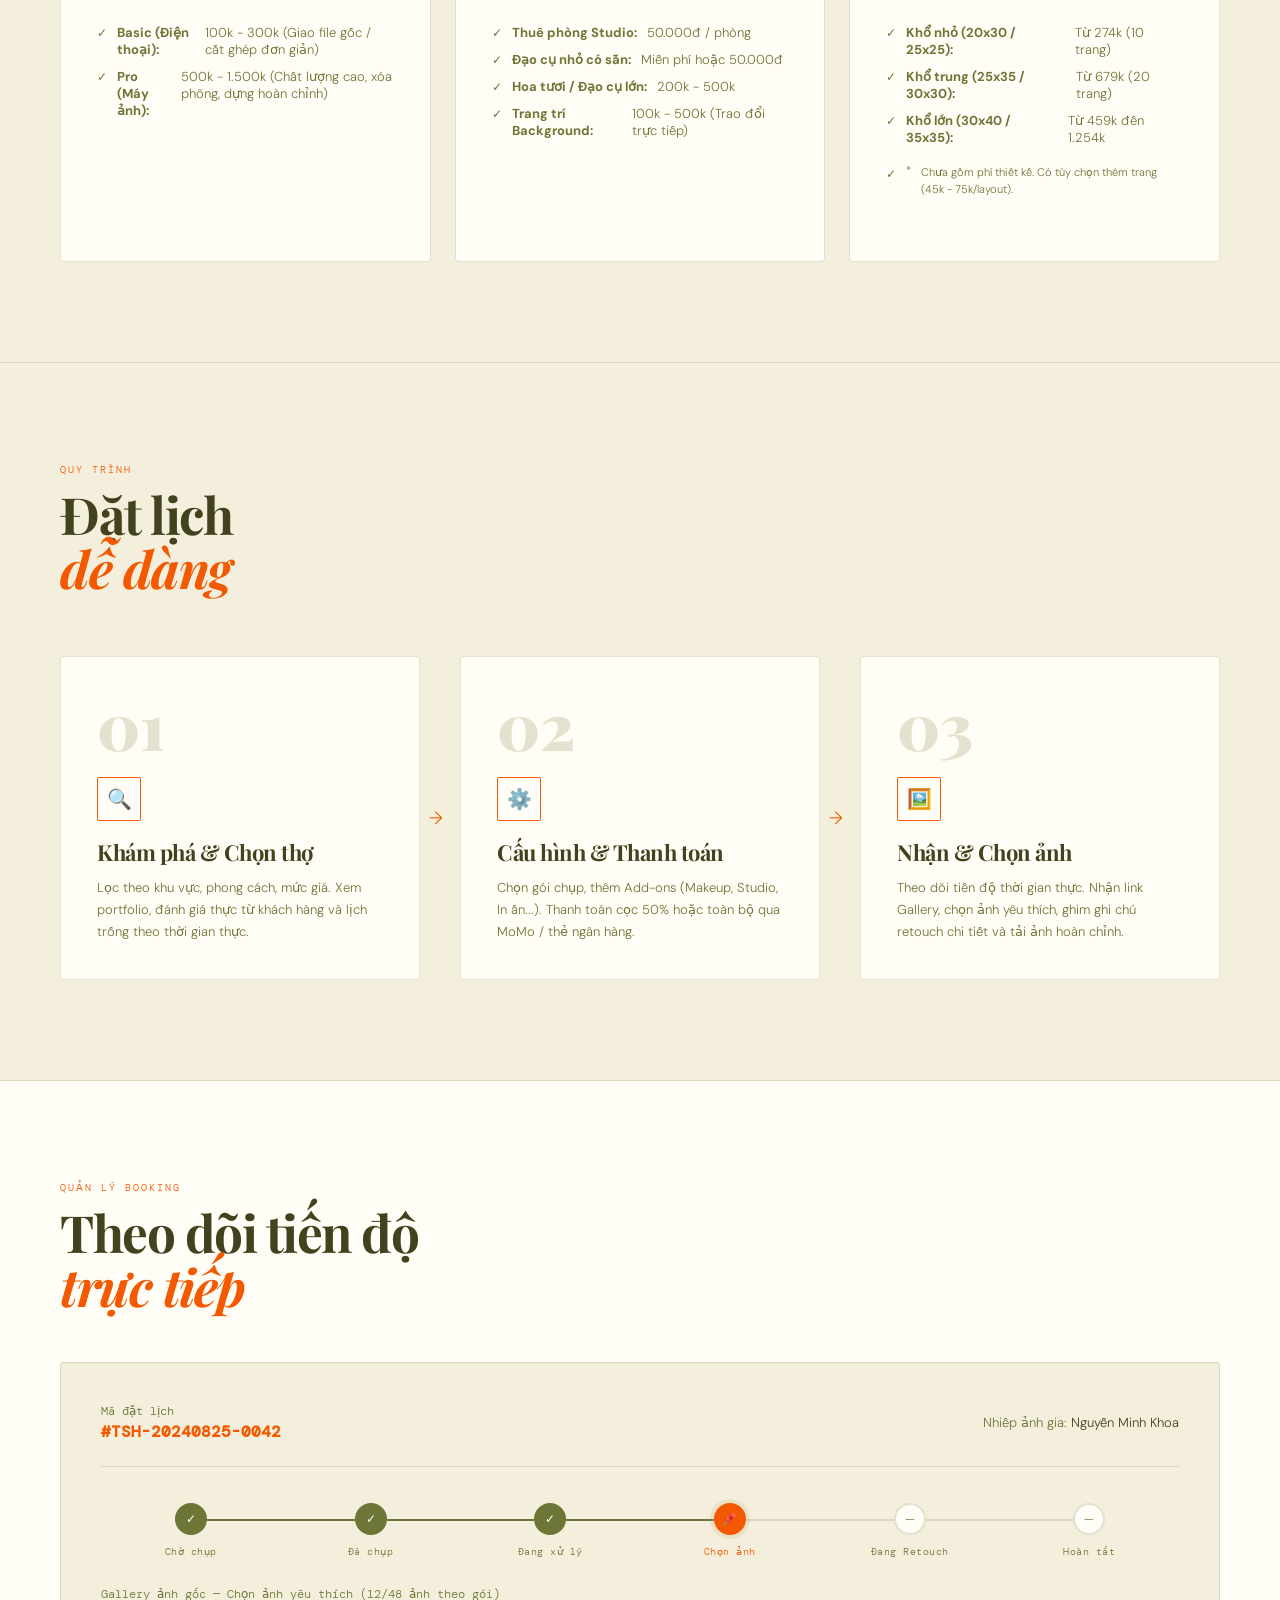
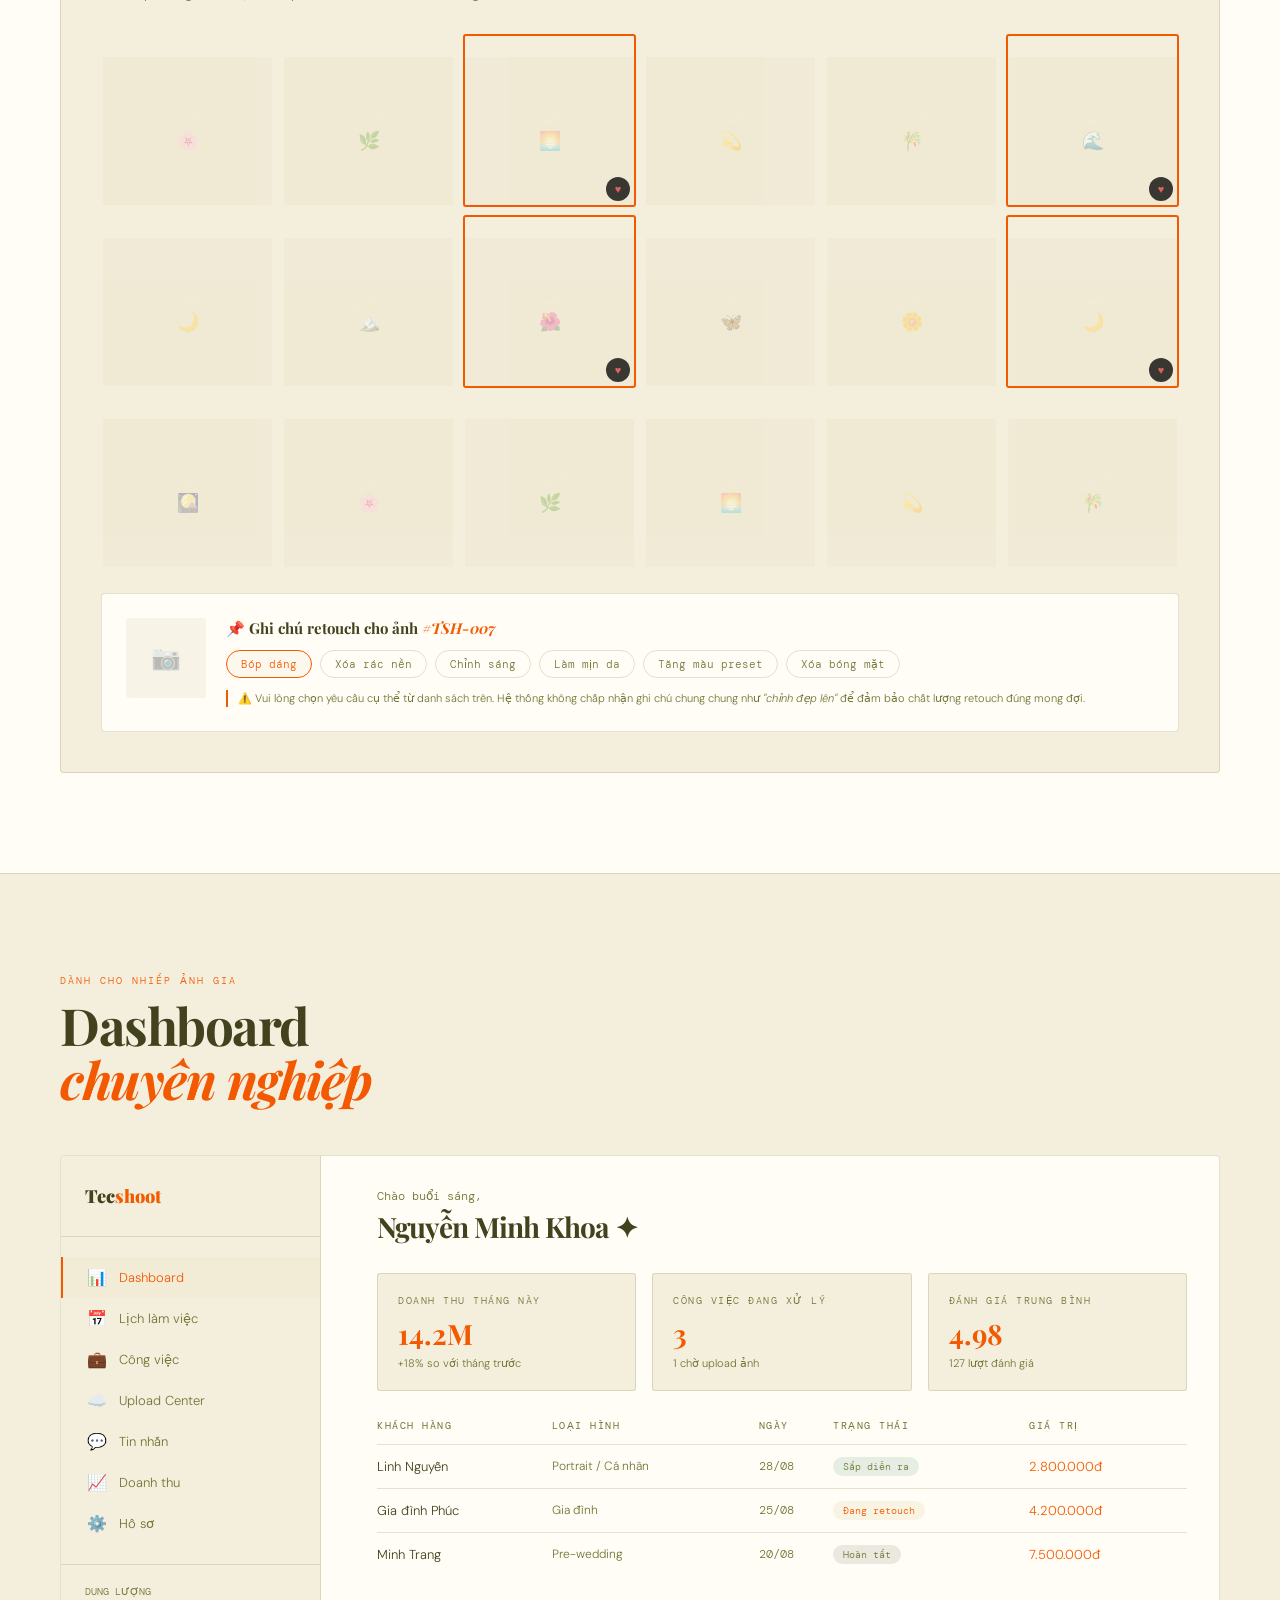
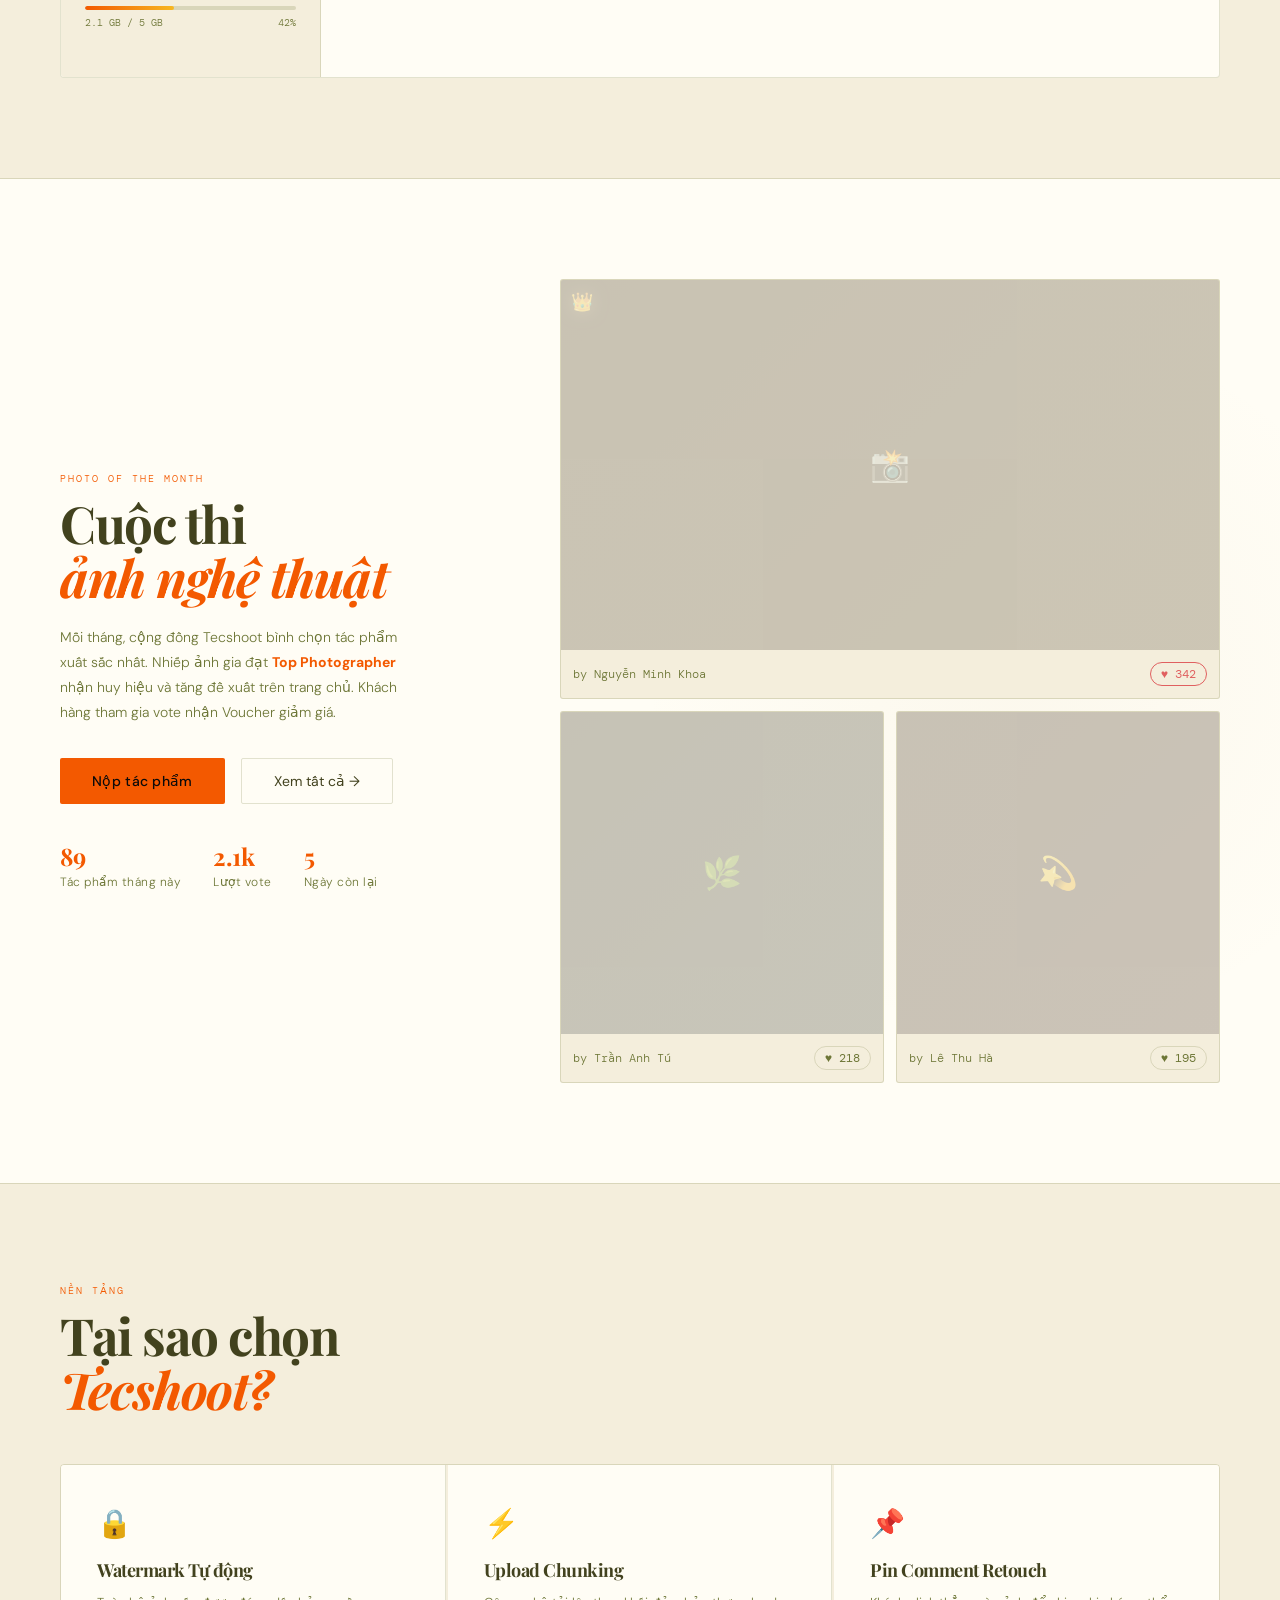
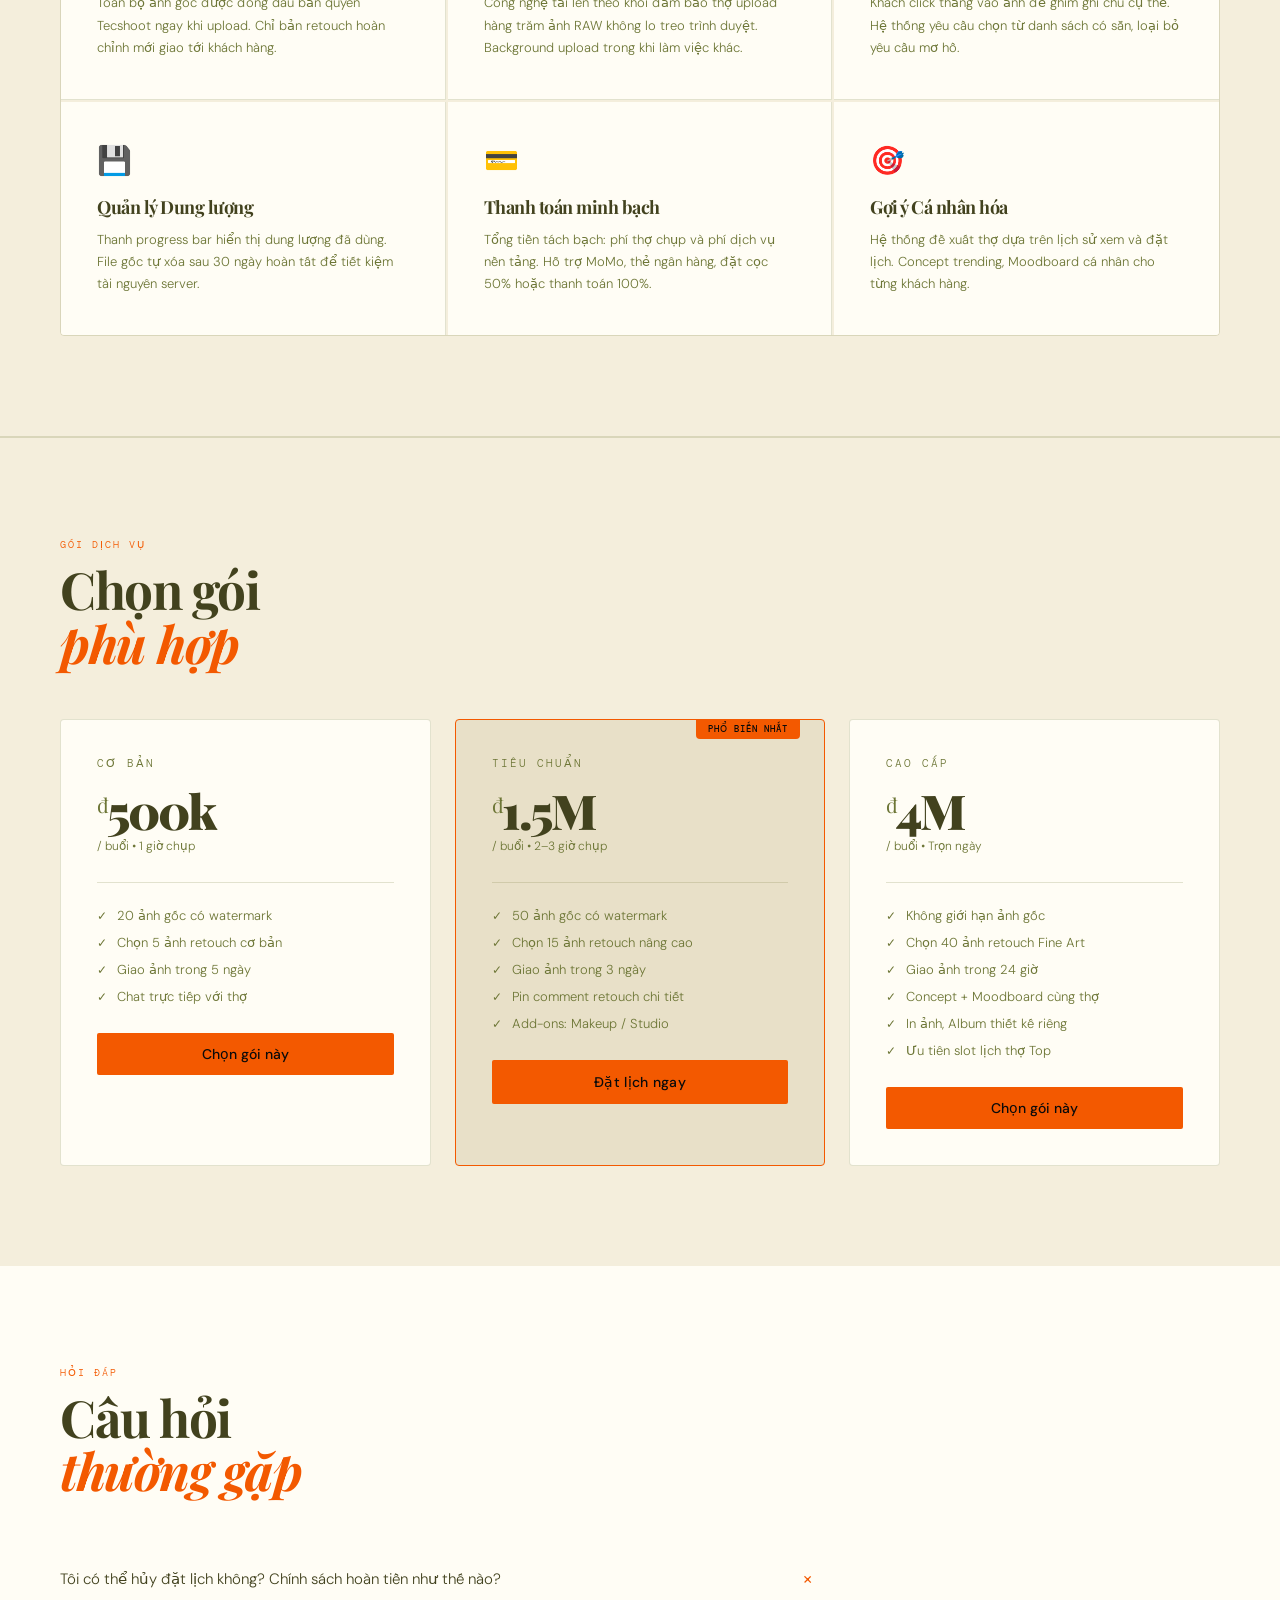
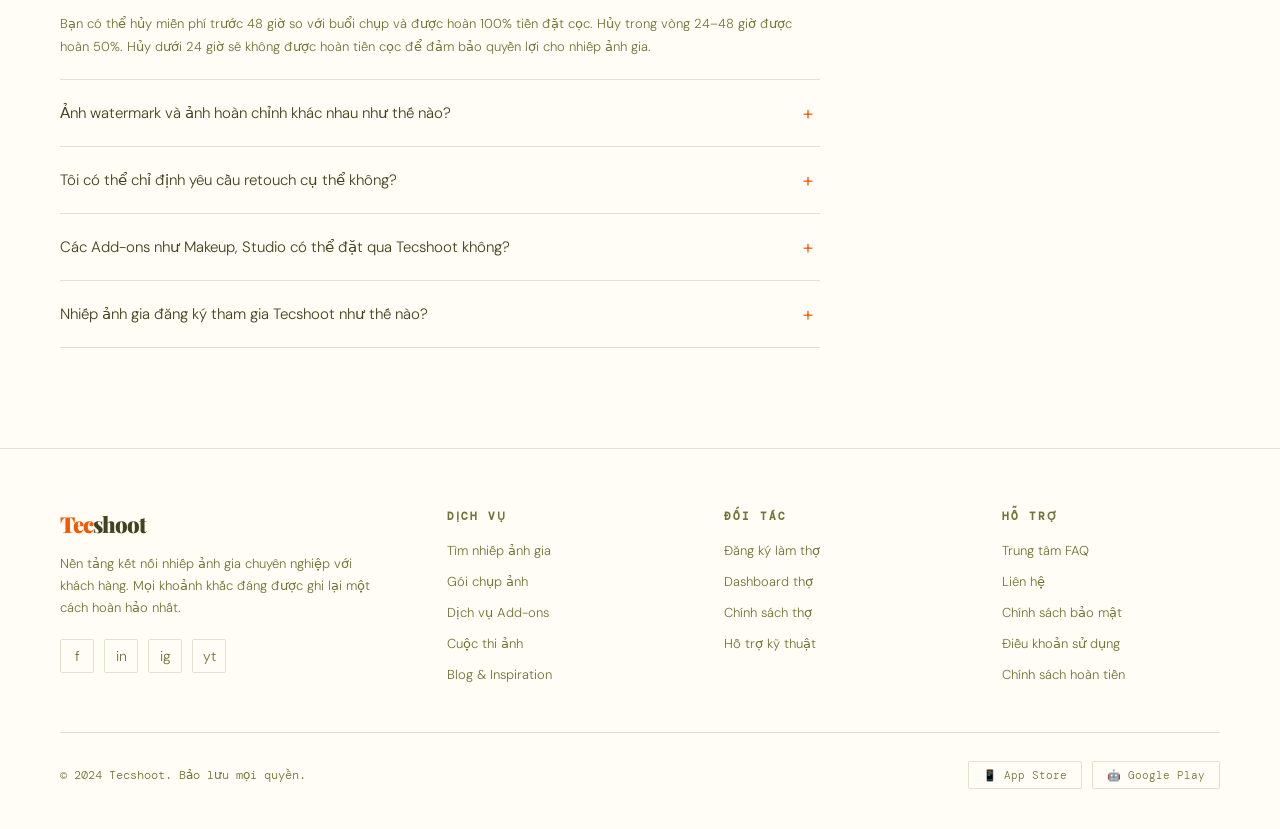
==== commit da1eff12: "index.html" ====
--- a/index.html
+++ b/index.html
@@ -35,23 +35,33 @@
 
  <div class="hero-images">
   <div class="hero-img-card">
-    <img src="images/HN/Tư (tucutehehe)_cá nhân/avatar_8_anh_1.jpg" alt="Ảnh mẫu cá nhân" class="hero-photo">
+    <div class="photo-placeholder">
+      <img src="images/HN/tu-ca-nhan/avatar_8_anh_1.jpg" alt="Ảnh mẫu cá nhân" class="hero-photo">
+    </div>
   </div>
   
   <div class="hero-img-card">
-    <img src="images/TPHCM/35MM in Saigon_couple/avatar_3_anh_2.jpg" alt="Ảnh mẫu couple" class="hero-photo">
+    <div class="photo-placeholder">
+      <img src="images/TPHCM/35mm-couple/avatar_3_anh_2.jpg" alt="Ảnh mẫu couple" class="hero-photo">
+    </div>
   </div>
   
   <div class="hero-img-card">
-    <img src="images/DN/Hieuthuhai/Gia đình/avatar_1_anh_4.jpg" alt="Ảnh mẫu gia đình" class="hero-photo">
+    <div class="photo-placeholder">
+      <img src="images/DN/hieuthuhai/gia-dinh/avatar_1_anh_4.jpg" alt="Ảnh mẫu gia đình" class="hero-photo">
+    </div>
   </div>
   
   <div class="hero-img-card">
-    <img src="images/DN/Noémie_cá nhân/bộ 2/avatar_2_anh_7.jpg" alt="Ảnh mẫu sự kiện" class="hero-photo">
+    <div class="photo-placeholder">
+      <img src="images/DN/noemie-ca-nhan/bo-2/avatar_2_anh_7.jpg" alt="Ảnh mẫu sự kiện" class="hero-photo">
+    </div>
   </div>
   
   <div class="hero-img-card">
-    <img src="images/HN/Misthy/HSSV/avatar_7_anh_6.jpg" alt="Ảnh mẫu kỷ yếu" class="hero-photo">
+    <div class="photo-placeholder">
+      <img src="images/HN/misthy/HSSV/avatar_7_anh_6.jpg" alt="Ảnh mẫu kỷ yếu" class="hero-photo">
+    </div>
   </div>
 </div>
 
--- a/style.css
+++ b/style.css
@@ -1603,68 +1603,44 @@
 .grad-4 { background: linear-gradient(160deg,#121e18 0%,#1a2e22 100%); }
 .grad-5 { background: linear-gradient(160deg,#1a141e 0%,#281e2e 100%); }
 
-/* ===== CODE XỬ LÝ ẢNH CHUẨN (CHỐNG MÉO, CHỐNG MỜ) ===== */
-.photographer-img, .hero-photo {
+/* ==================================================== */
+/* ===== BỘ CODE XỬ LÝ ẢNH CHUẨN XÁC (KHÔNG BỊ MẤT) ===== */
+/* ==================================================== */
+
+/* 1. CODE DÙNG CHUNG: Không cho ảnh tự do tràn ra ngoài */
+img {
+    max-width: 100%;
+    display: block;
+    height: auto;
+}
+
+/* 2. KHUNG ẢNH: Khóa phần thừa */
+.card-photo, .hero-img-card {
+    overflow: hidden; 
+    background-color: var(--bg2); 
+}
+.card-photo {
+    position: relative; /* Chỉ giữ relative cho thẻ Nhiếp ảnh gia */
+}
+
+/* 3. ẢNH NHIẾP ẢNH GIA: Ép thành hình vuông/chữ nhật đều nhau */
+.photographer-img {
+    position: absolute;
+    top: 0;
+    left: 0;
     width: 100%;
     height: 100%;
     object-fit: cover; 
     object-position: center; 
-    image-rendering: -webkit-optimize-contrast;
-    image-rendering: crisp-edges;
-    transition: transform 0.4s ease; /* Thêm dòng này để ảnh có hiệu ứng zoom nhẹ cho đẹp */
+    transition: transform 0.4s ease; 
 }
 
-/* 1. CODE DÙNG CHUNG: Đảm bảo không có bức ảnh nào trên web bị tràn ra ngoài */
-img {
-    max-width: 100%; /* Ảnh không bao giờ được phép rộng hơn khung chứa nó */
-    display: block;  /* Xóa khoảng trắng thừa lắt nhắt dưới đáy ảnh */
-    height: auto;    /* Tự động tính toán chiều cao theo tỷ lệ gốc để ảnh không bị méo */
-}
-
-/* 2. CODE DÀNH RIÊNG: Cho ảnh phần Hero và ảnh Nhiếp ảnh gia */
-.photographer-img, .hero-photo {
-    width: 100%;
-    height: 100%;
-    
-    /* CHỐNG MÓP/BỂ: Ép ảnh lấp đầy khung nhưng vẫn giữ đúng tỷ lệ thực. Phần ảnh thừa sẽ tự động bị cắt đi thay vì bóp méo bức hình. */
-    object-fit: cover; 
-    
-    /* CHỐNG LỆCH: Luôn lấy tâm điểm của bức ảnh làm chuẩn khi cắt bớt rìa. */
-    object-position: center; 
-    
-    /* CHỐNG MỜ: Giúp ảnh hiển thị sắc nét hơn trên một số trình duyệt */
-    image-rendering: -webkit-optimize-contrast;
-    image-rendering: crisp-edges;
-    
-    transition: transform 0.4s ease; /* Tạo hiệu ứng phóng to mượt mà khi rê chuột */
-}
-
-/* 3. CÁI KHUNG BỌC ẢNH: Đảm bảo khung luôn giấu đi phần ảnh thừa bị cắt */
-.card-photo, .hero-img-card {
-    overflow: hidden; /* Cực kỳ quan trọng: Giấu đi tất cả những gì tràn ra ngoài khung */
-    position: relative;
-    background-color: var(--bg2); /* Hiện màu nền nhẹ nếu mạng chậm ảnh chưa kịp tải */
-}
-
-/* Khóa chặt cái khung bọc ở bên ngoài */
-.card-photo, .hero-img-card {
-    overflow: hidden; 
-    position: relative; /* Ép khung làm điểm tựa */
-    background-color: var(--bg2); 
-}
-
-/* Định hình ảnh ở bên trong */
-.photographer-img, .hero-photo {
-    /* 3 DÒNG NÀY LÀ VŨ KHÍ MỚI ĐỂ ÉP ẢNH NẰM IM TRONG KHUNG: */
-    position: absolute;
-    top: 0;
-    left: 0;
-    
+/* 4. ẢNH HERO: Bung ra lấp đầy lưới (KHÔNG dùng absolute để không bị mất ảnh to) */
+.hero-photo {
+    display: block; 
     width: 100%;
     height: 100%;
     object-fit: cover; 
     object-position: center; 
-    image-rendering: -webkit-optimize-contrast;
-    image-rendering: crisp-edges;
     transition: transform 0.4s ease; 
 }
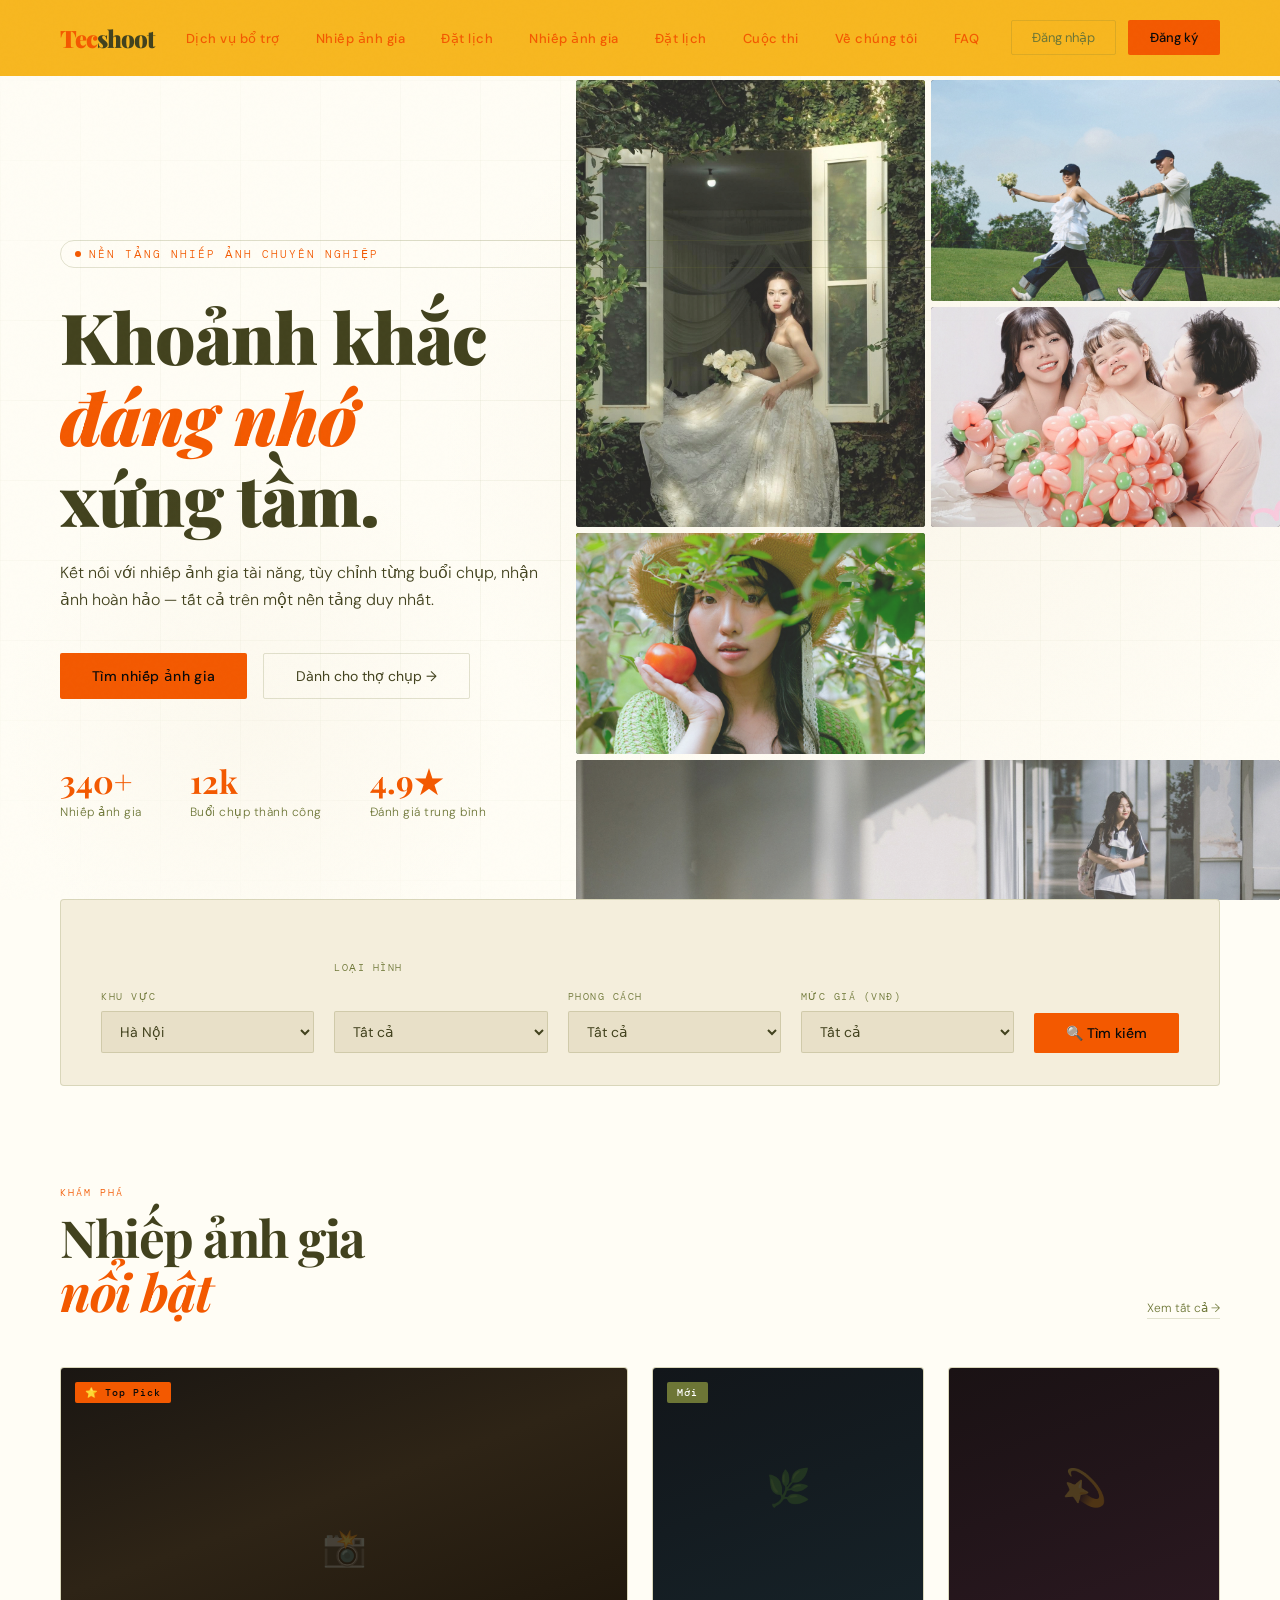
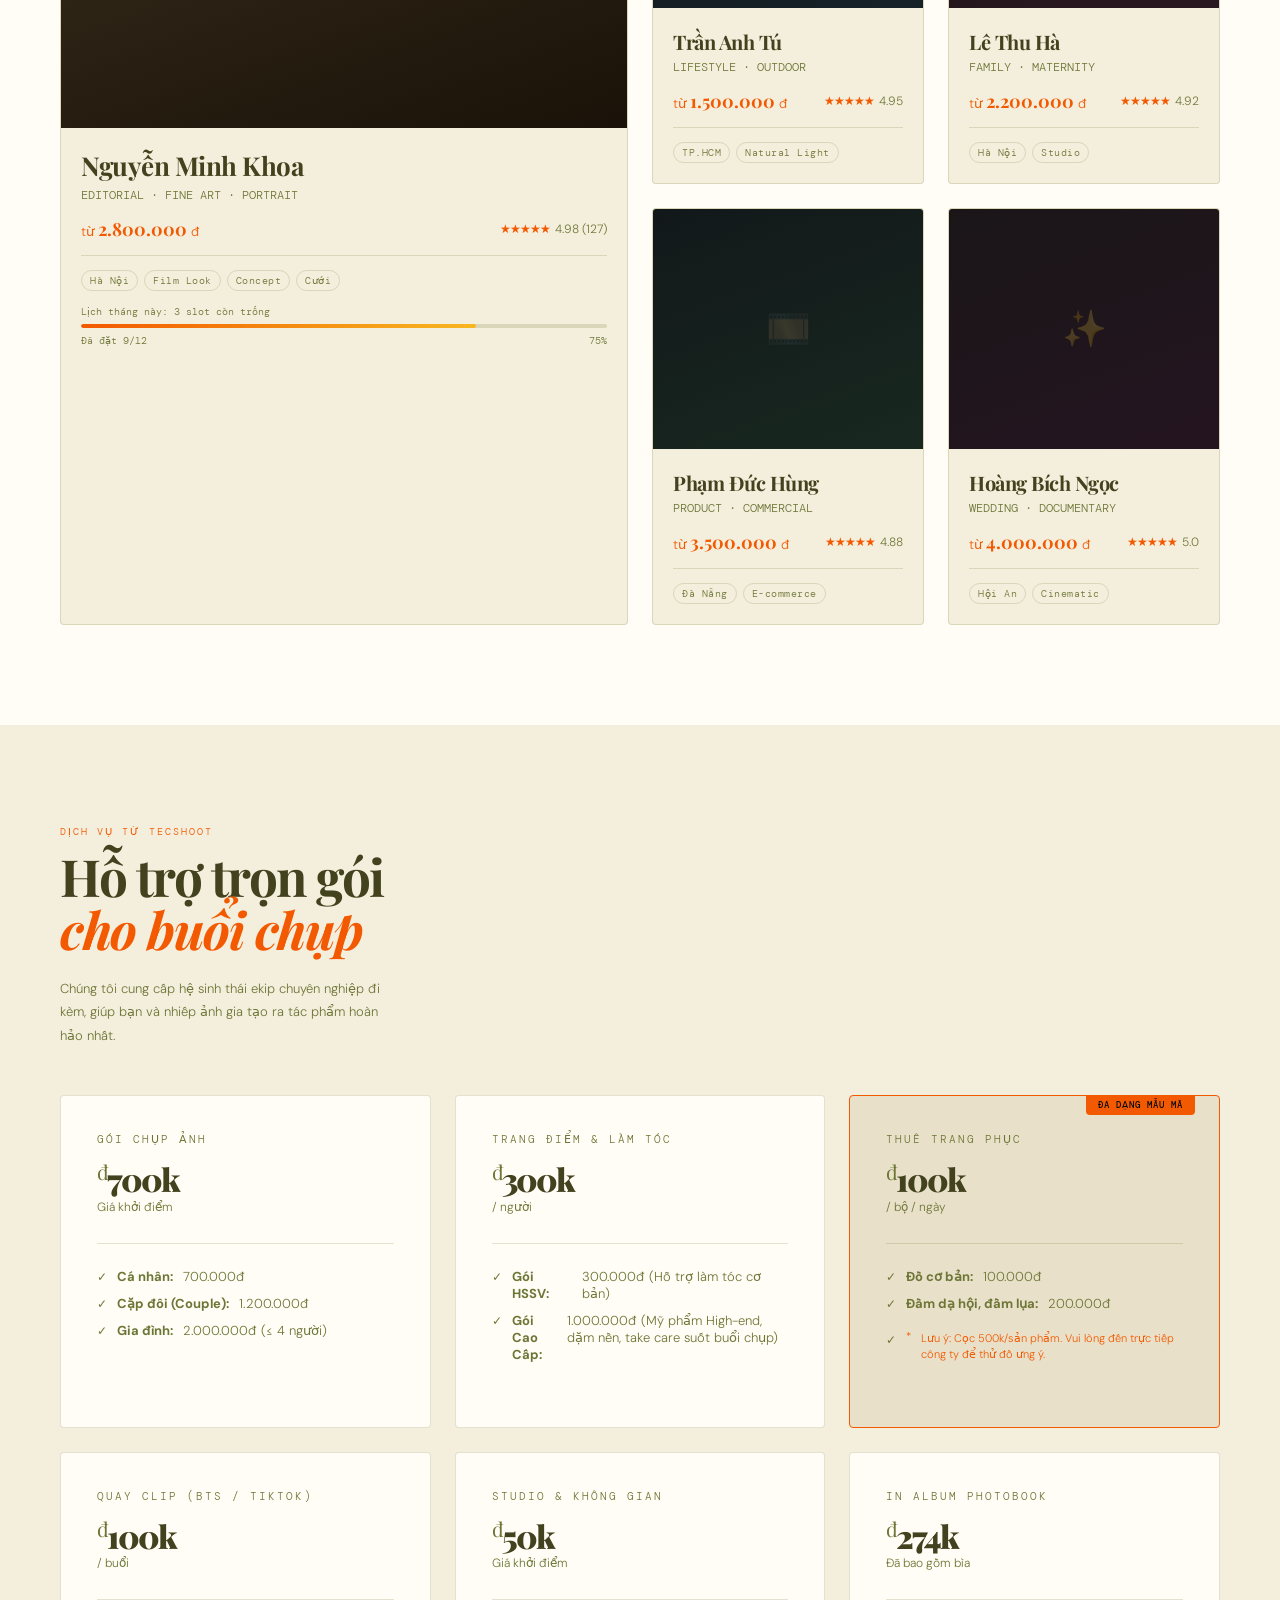
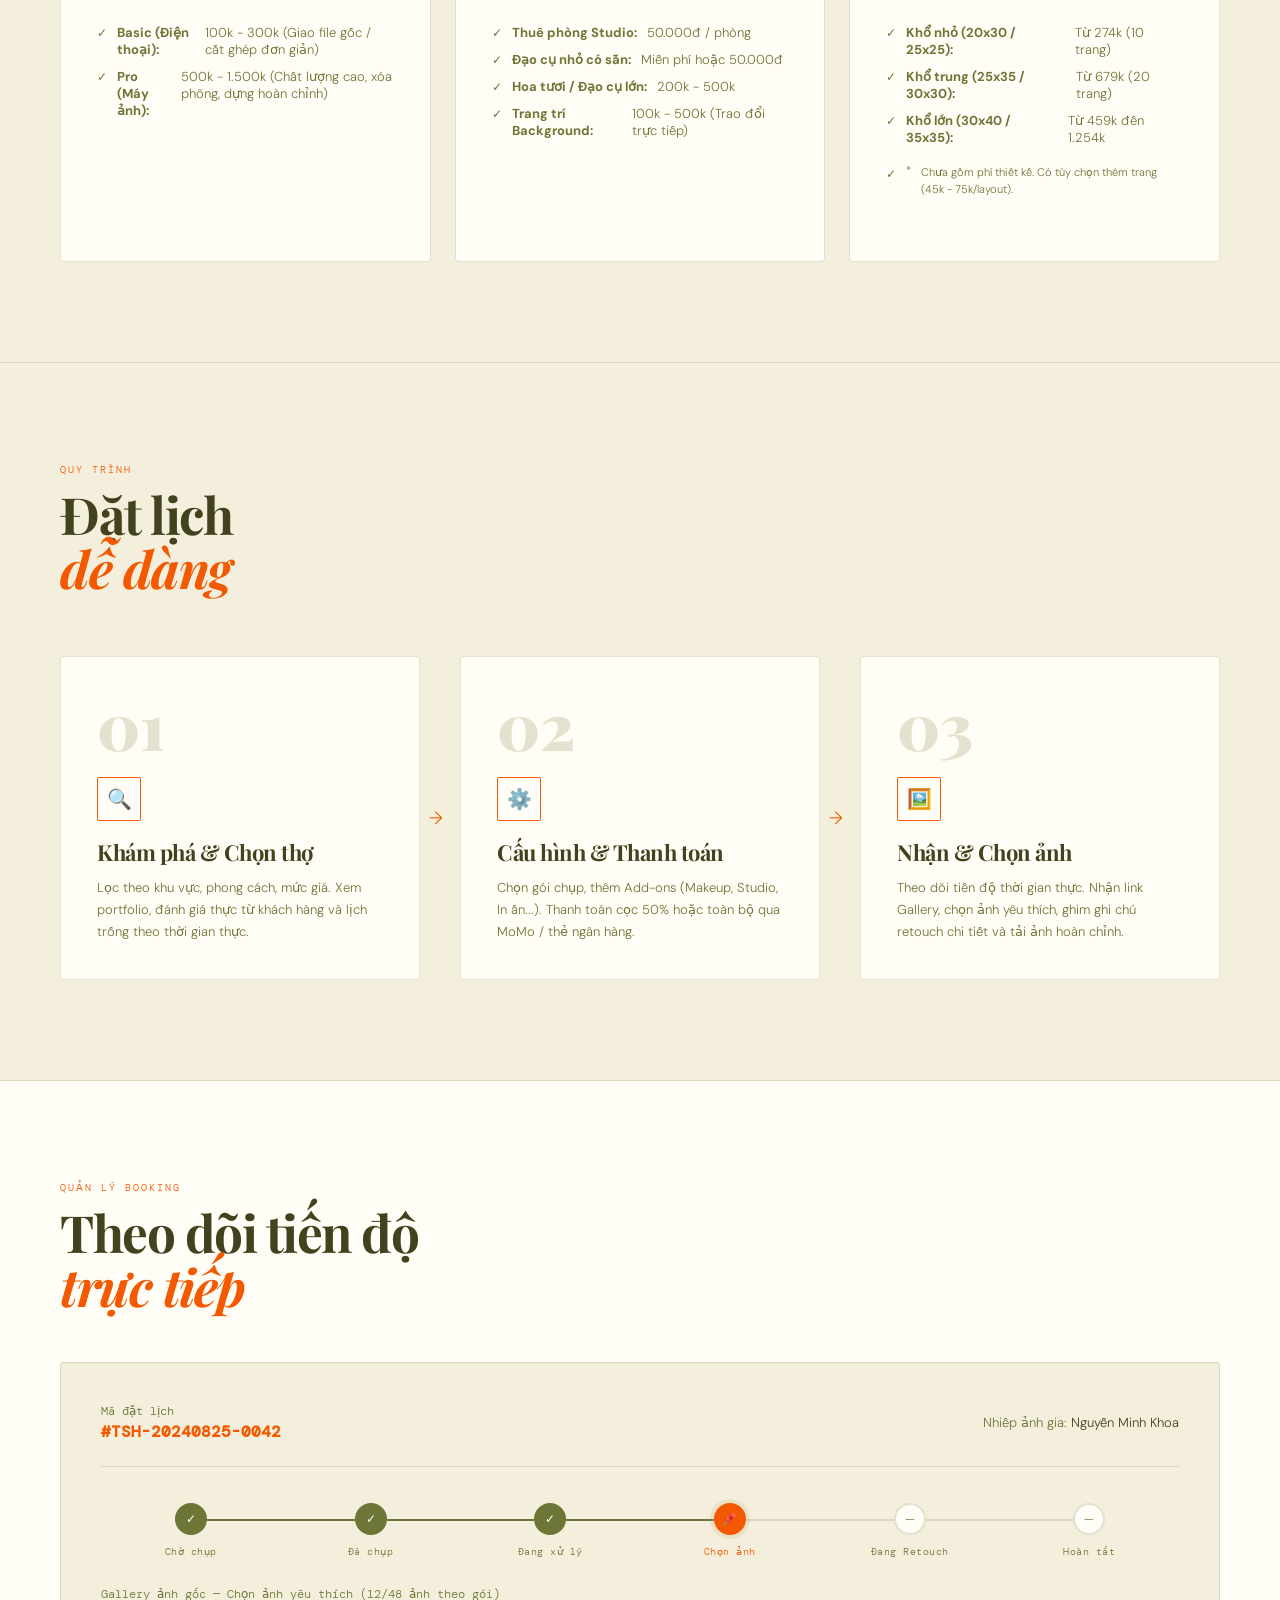
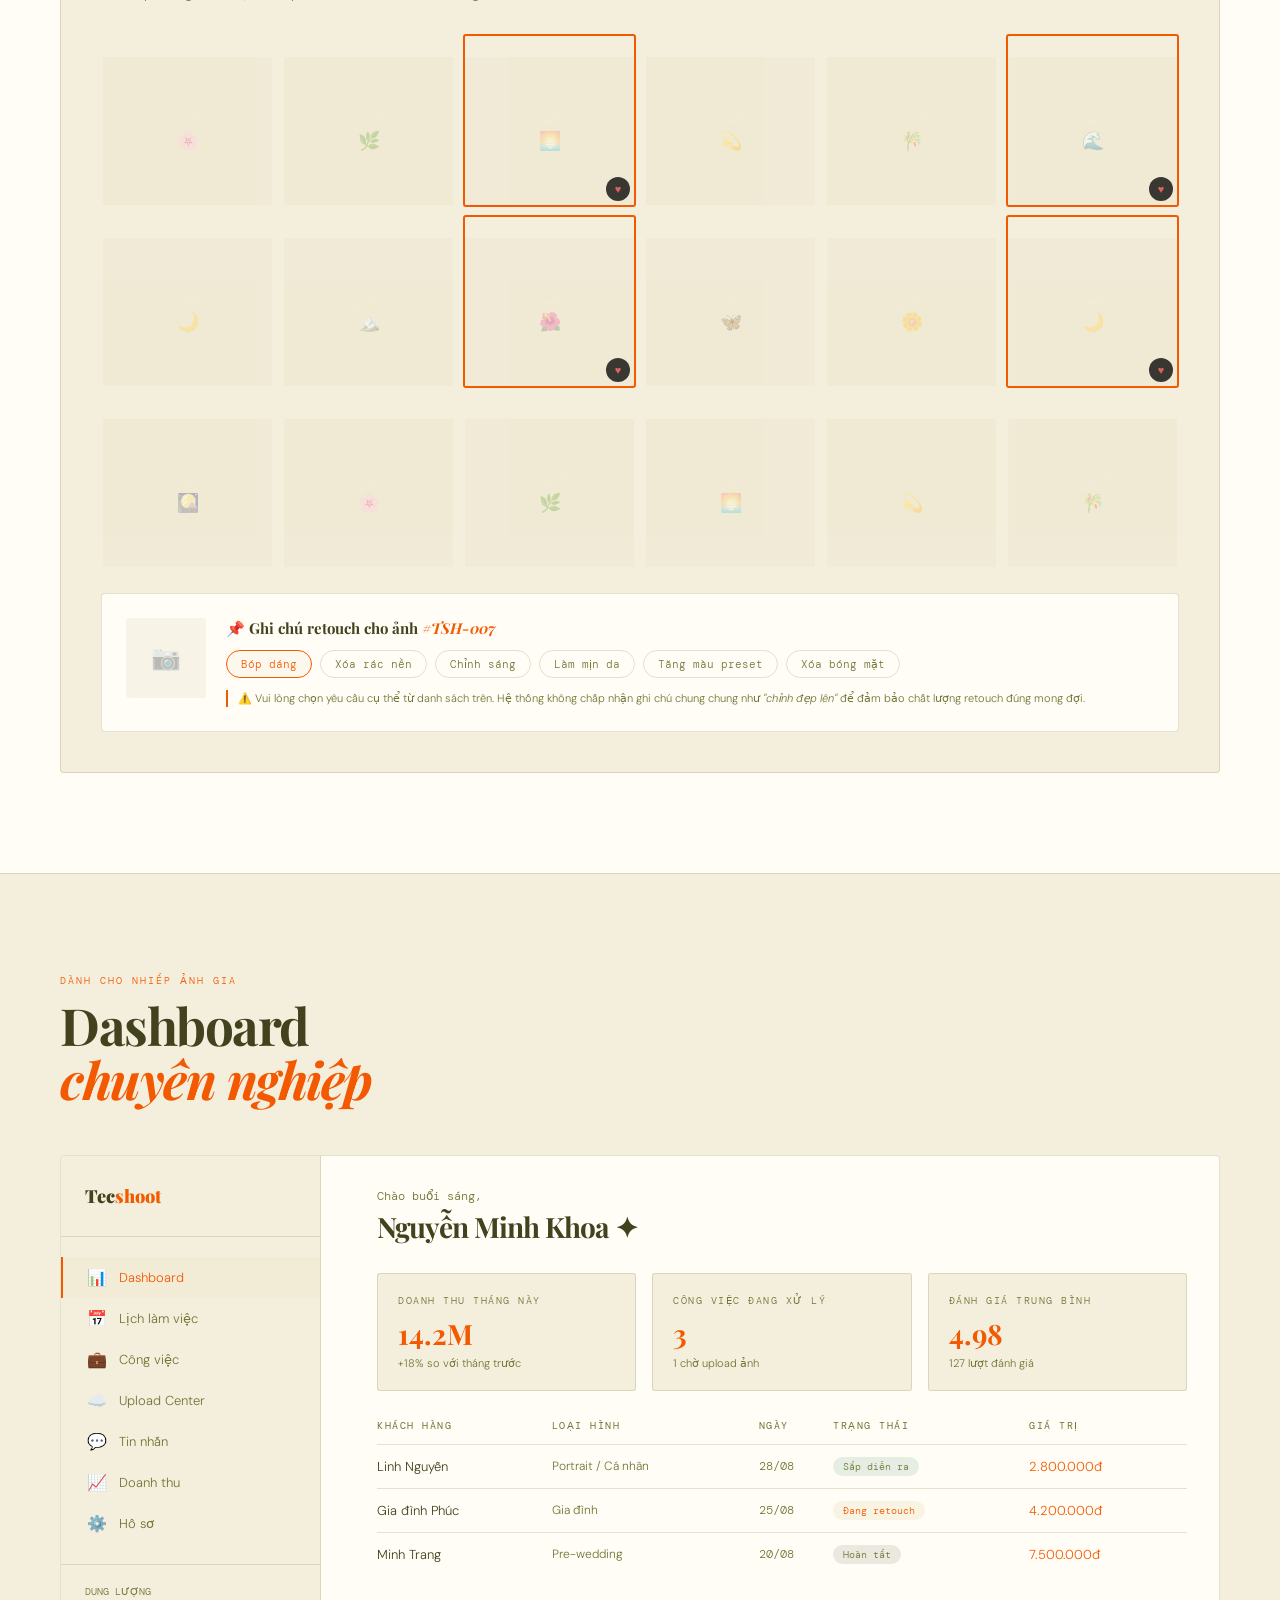
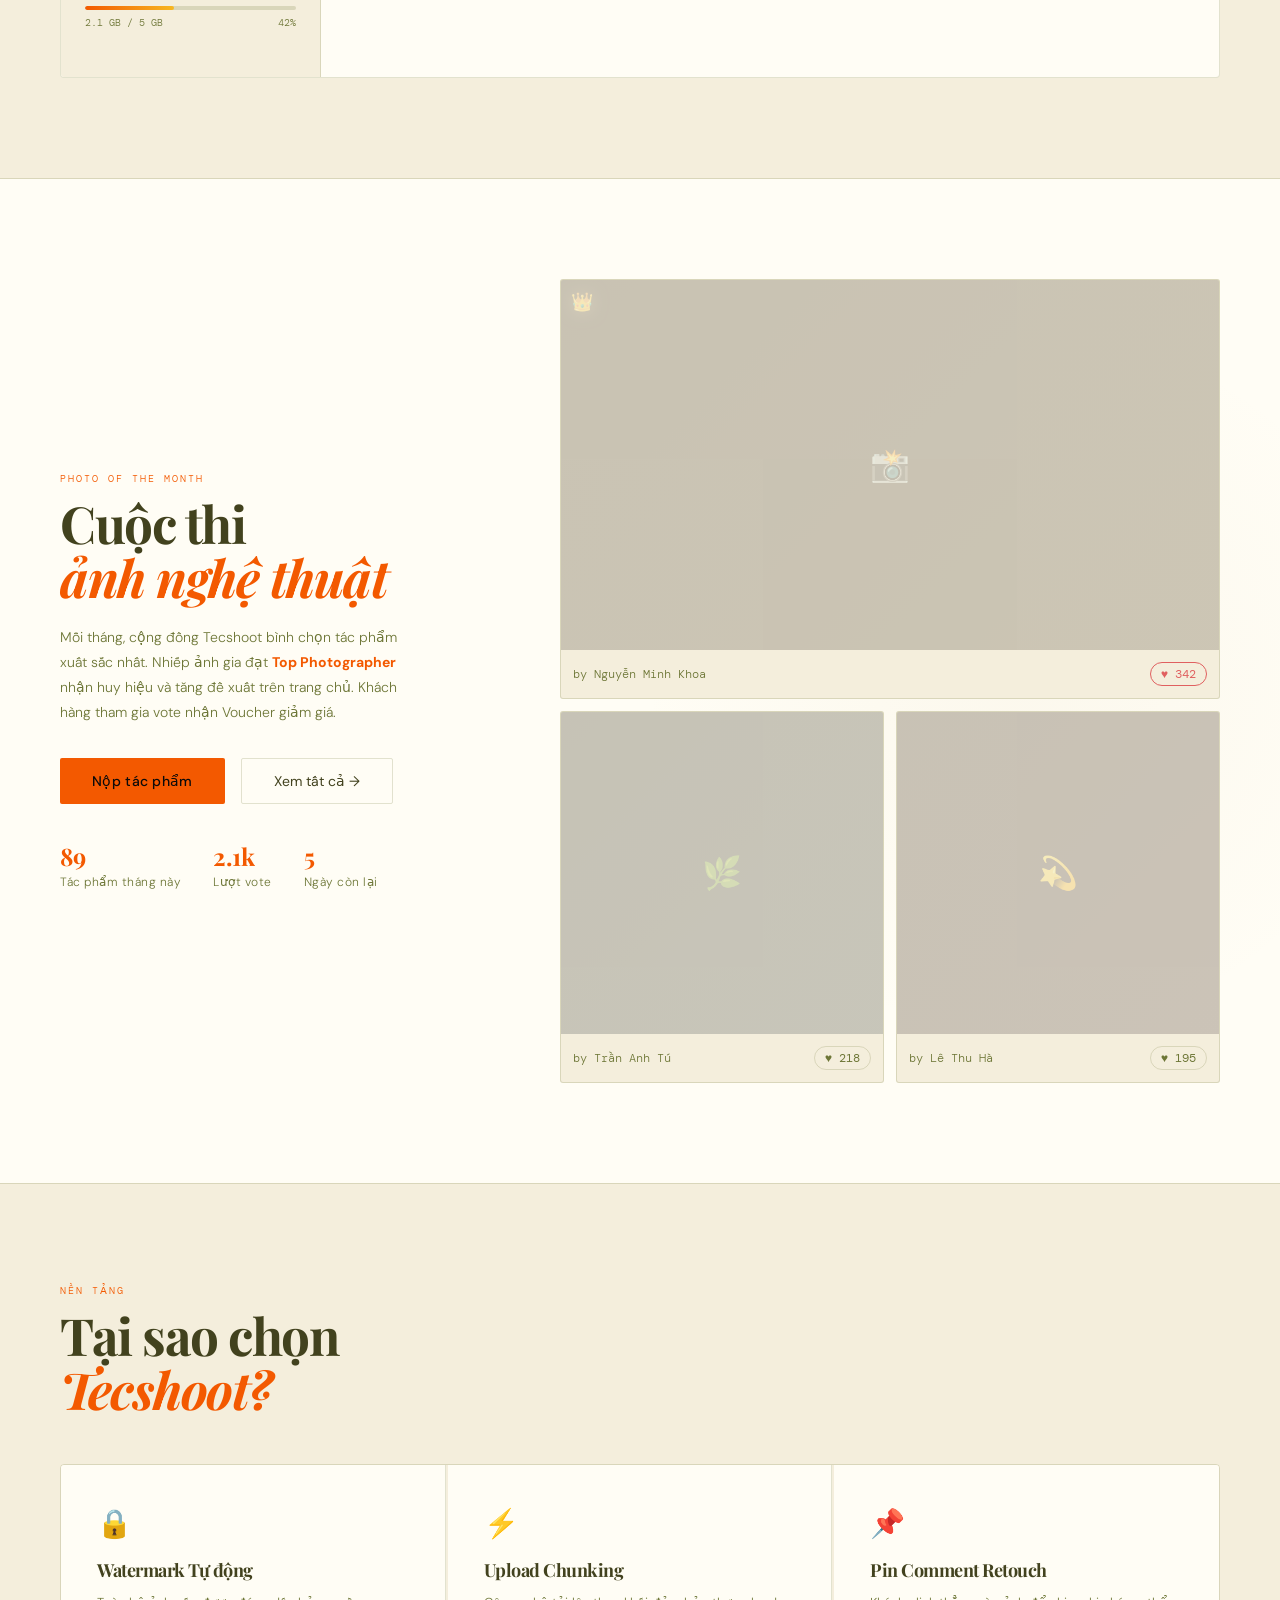
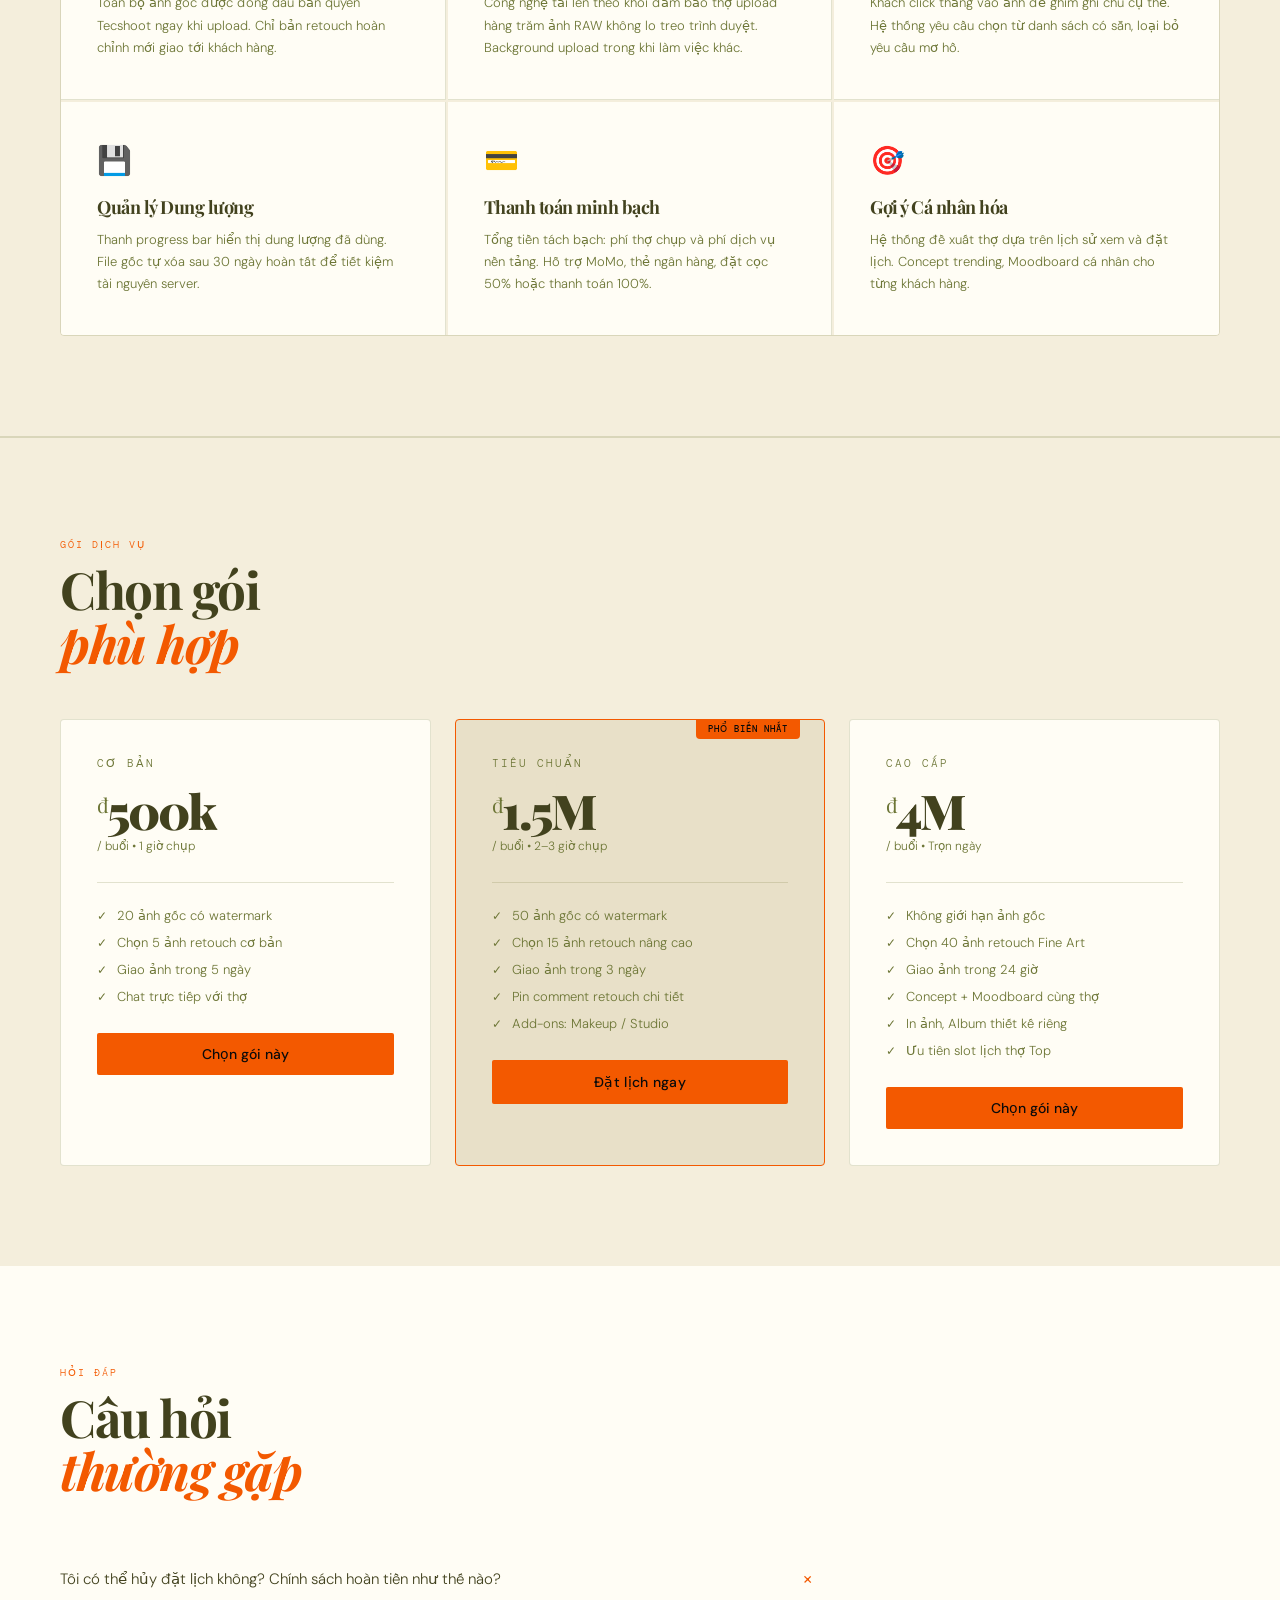
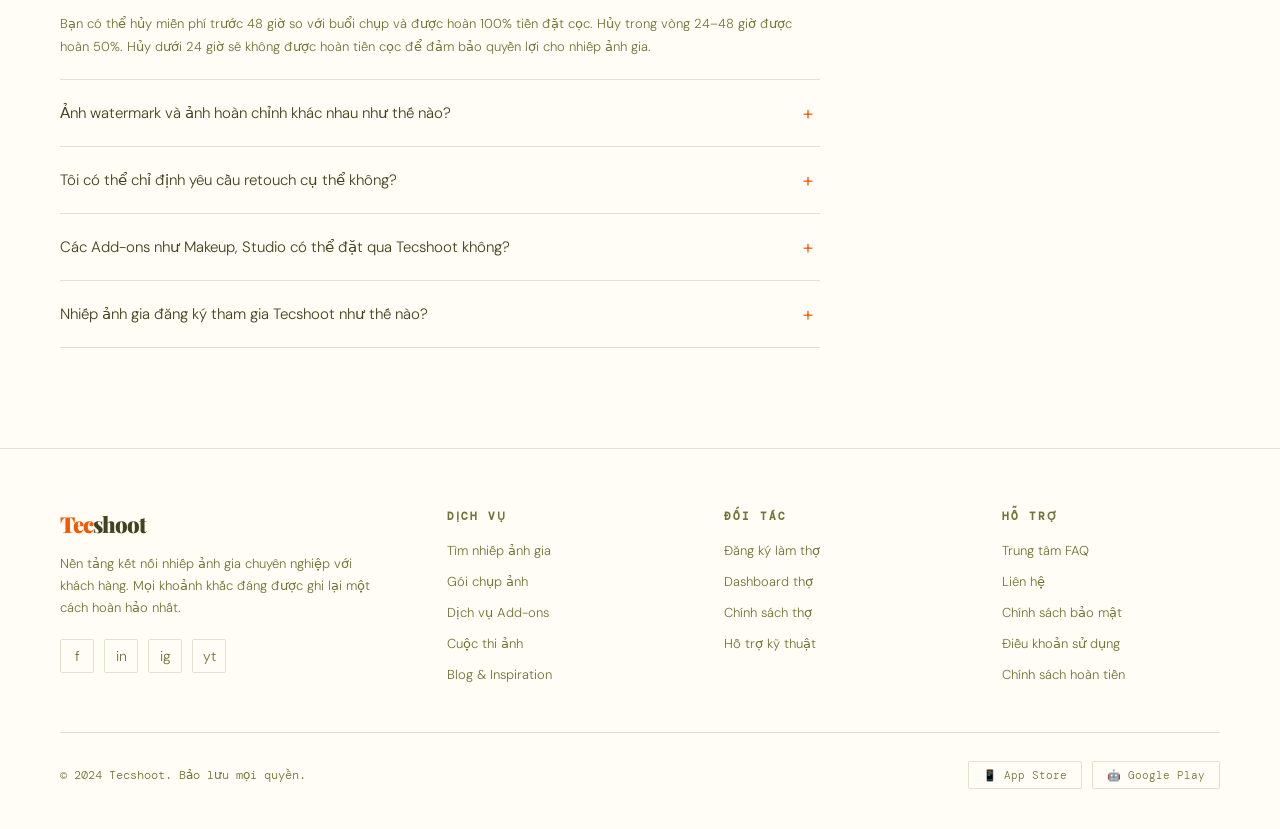
==== commit 34fa9bcd: "Update index.html" ====
--- a/index.html
+++ b/index.html
@@ -36,31 +36,31 @@
  <div class="hero-images">
   <div class="hero-img-card">
     <div class="photo-placeholder">
-      <img src="images/HN/tu-ca-nhan/avatar_8_anh_1.jpg" alt="Ảnh mẫu cá nhân" class="hero-photo">
+      <img src="images/HN/tu_ca_nhan/avatar_8_anh_1.jpg" alt="Ảnh mẫu cá nhân" class="hero-photo">
     </div>
   </div>
   
   <div class="hero-img-card">
     <div class="photo-placeholder">
-      <img src="images/TPHCM/35mm-couple/avatar_3_anh_2.jpg" alt="Ảnh mẫu couple" class="hero-photo">
+      <img src="images/TPHCM/35_MM/avatar_3_anh_2.jpg" alt="Ảnh mẫu couple" class="hero-photo">
     </div>
   </div>
   
   <div class="hero-img-card">
     <div class="photo-placeholder">
-      <img src="images/DN/hieuthuhai/gia-dinh/avatar_1_anh_4.jpg" alt="Ảnh mẫu gia đình" class="hero-photo">
+      <img src="images/DN/Hieuthuhai/gia_dinh_1/avatar_1_anh_4.jpg" alt="Ảnh mẫu gia đình" class="hero-photo">
     </div>
   </div>
   
   <div class="hero-img-card">
     <div class="photo-placeholder">
-      <img src="images/DN/noemie-ca-nhan/bo-2/avatar_2_anh_7.jpg" alt="Ảnh mẫu sự kiện" class="hero-photo">
+      <img src="images/DN/Noemie_ca_nhan/bo_2/avatar_2_anh_7.jpg" alt="Ảnh mẫu sự kiện" class="hero-photo">
     </div>
   </div>
   
   <div class="hero-img-card">
     <div class="photo-placeholder">
-      <img src="images/HN/misthy/HSSV/avatar_7_anh_6.jpg" alt="Ảnh mẫu kỷ yếu" class="hero-photo">
+      <img src="images/HN/Misthy/HSSV/avatar_7_anh_6.jpg" alt="Ảnh mẫu kỷ yếu" class="hero-photo">
     </div>
   </div>
 </div>
--- a/style.css
+++ b/style.css
@@ -1644,3 +1644,21 @@
     object-position: center; 
     transition: transform 0.4s ease; 
 }
+
+/* CỨU HỘ KHẨN CẤP LỖI VỠ LƯỚI */
+.photo-placeholder {
+    position: relative;
+    overflow: hidden;
+}
+
+.hero-photo {
+    /* Dùng absolute để ảnh lấp đầy bộ xương mà không làm vỡ lưới */
+    position: absolute;
+    top: 0;
+    left: 0;
+    width: 100%;
+    height: 100%;
+    object-fit: cover;
+    object-position: center;
+    transition: transform 0.4s ease;
+}
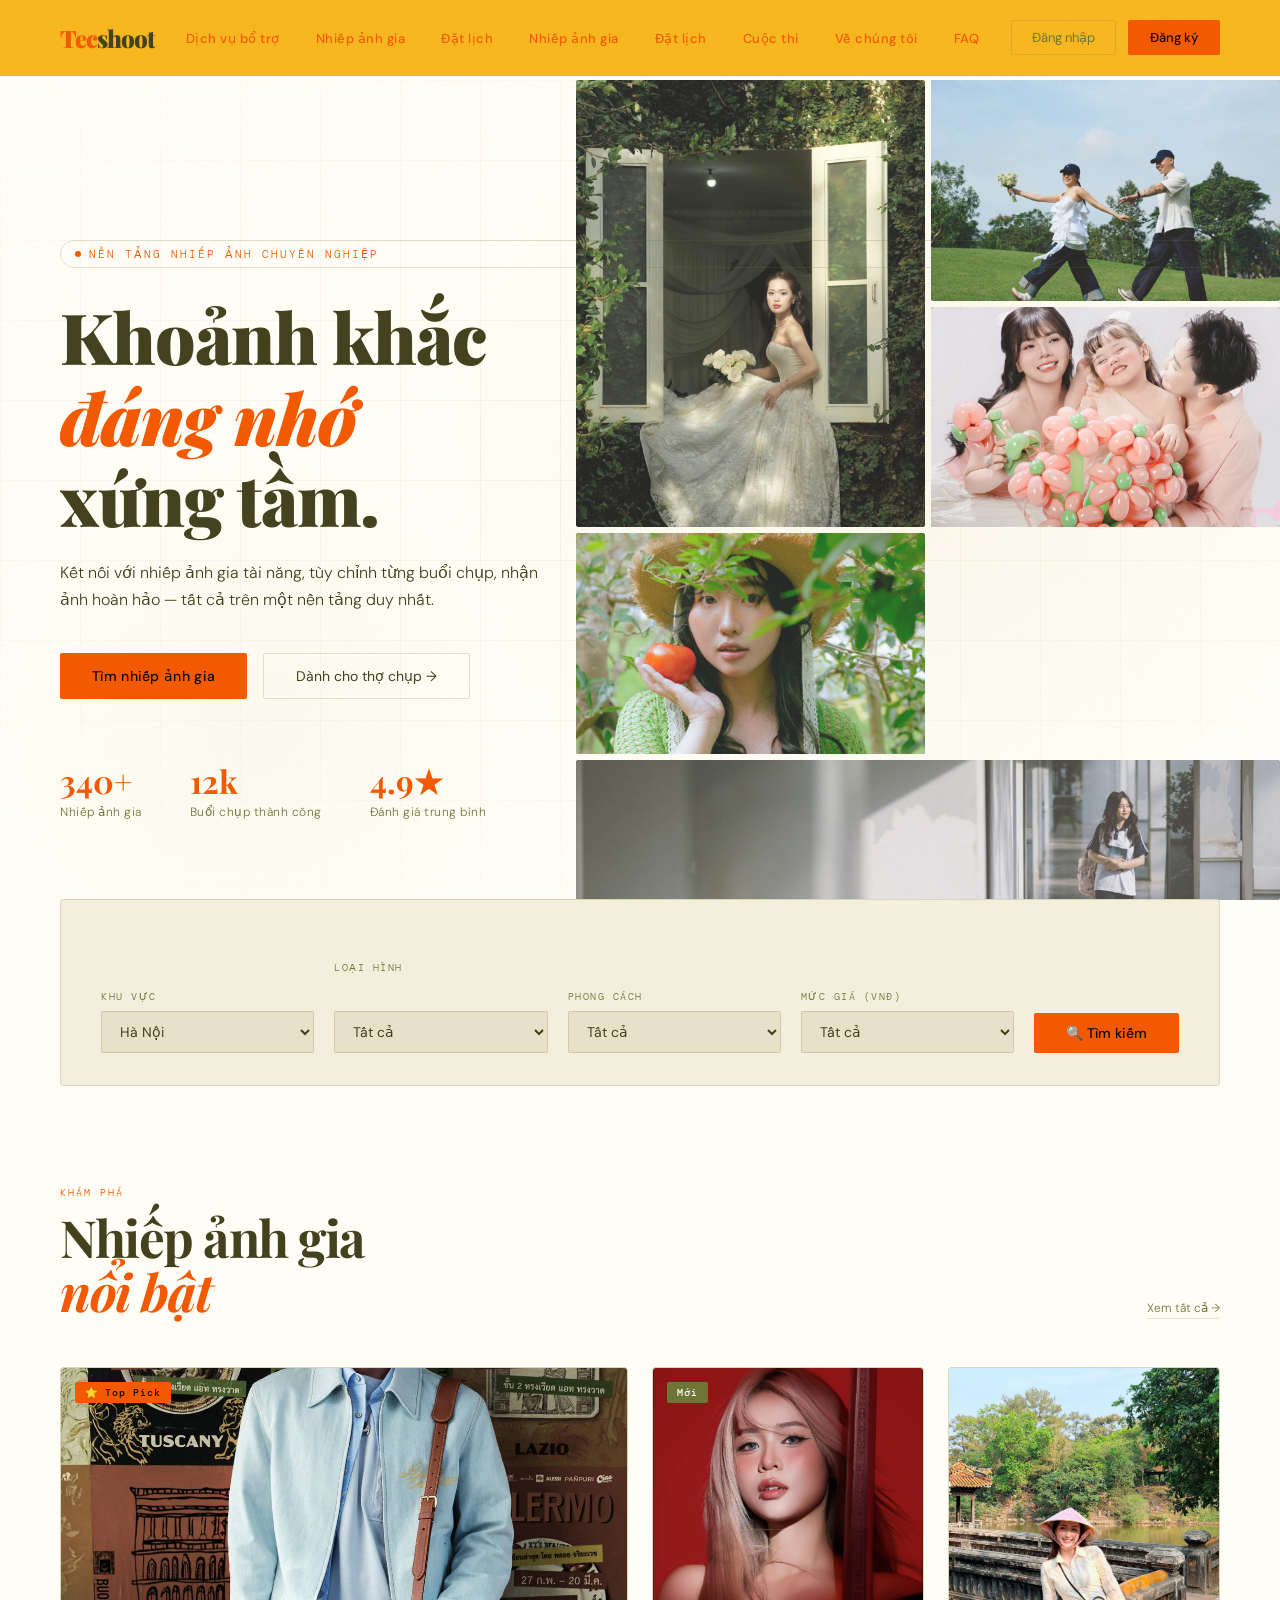
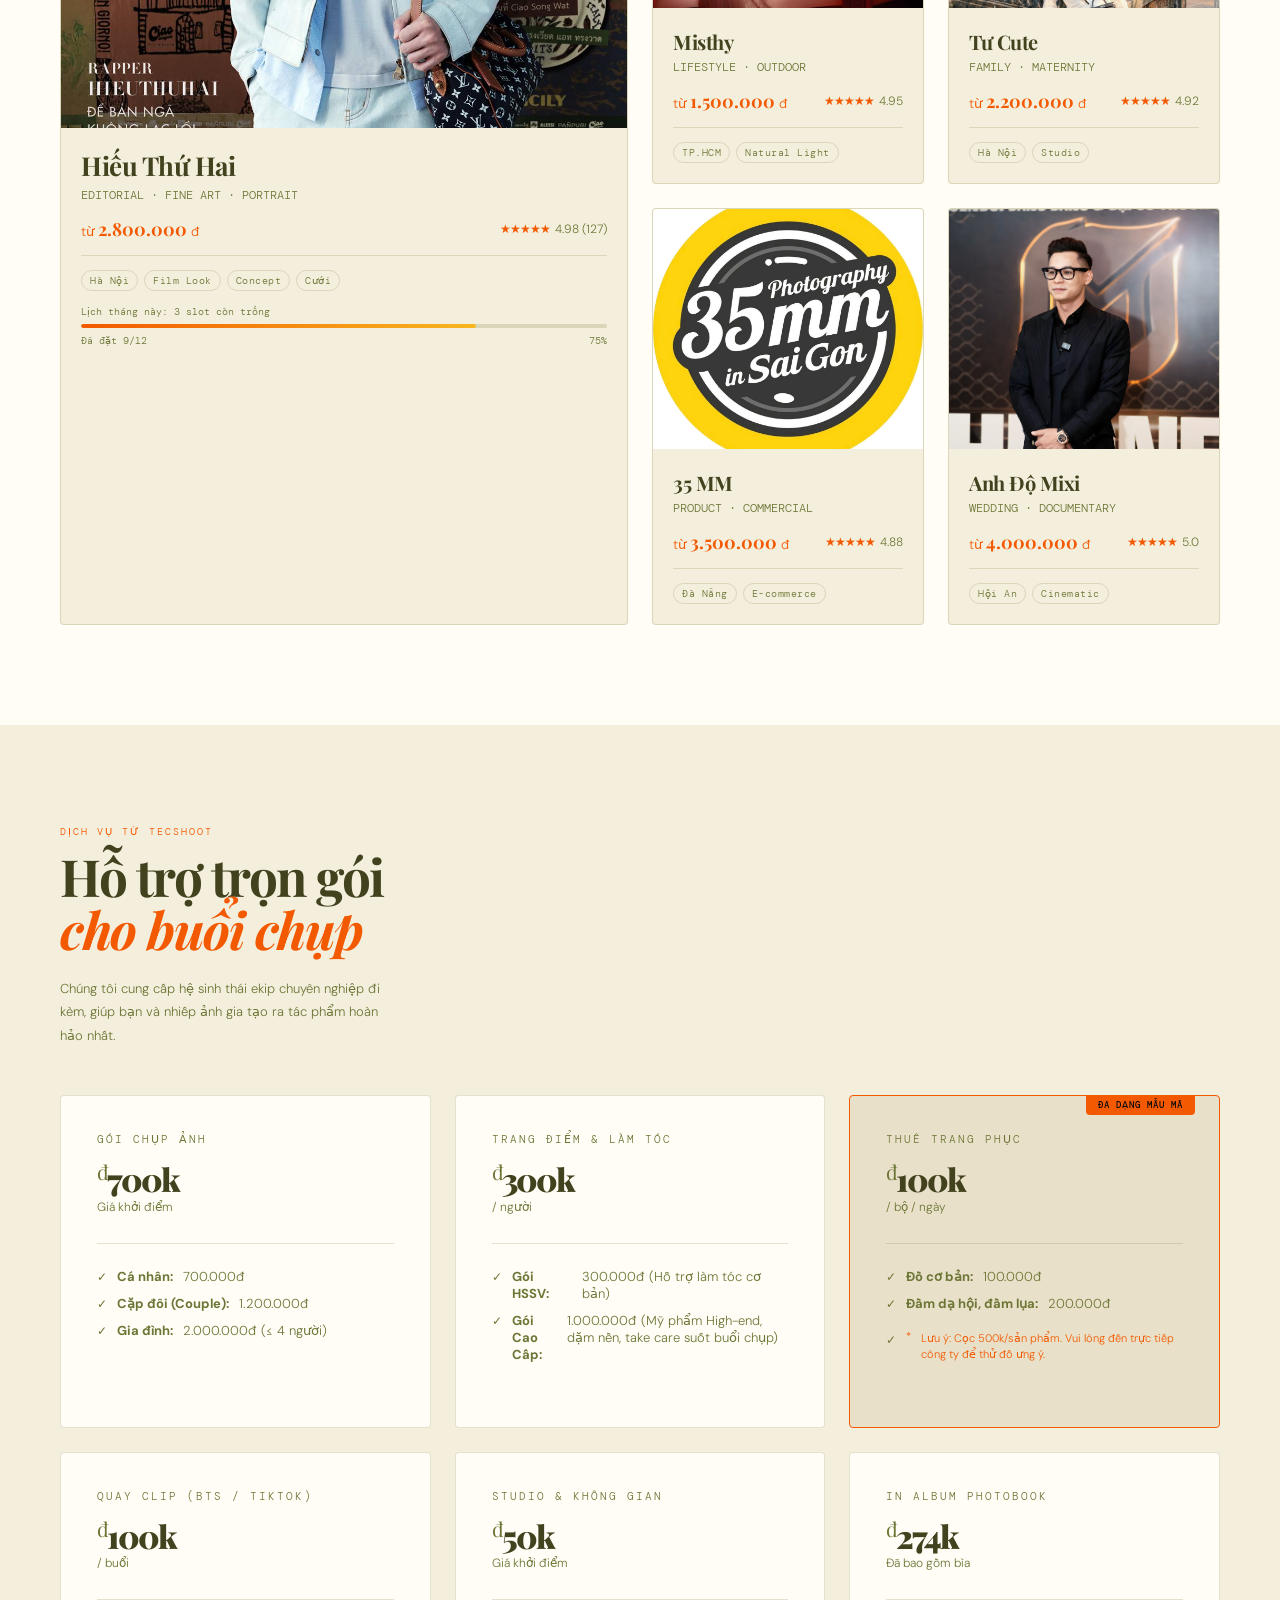
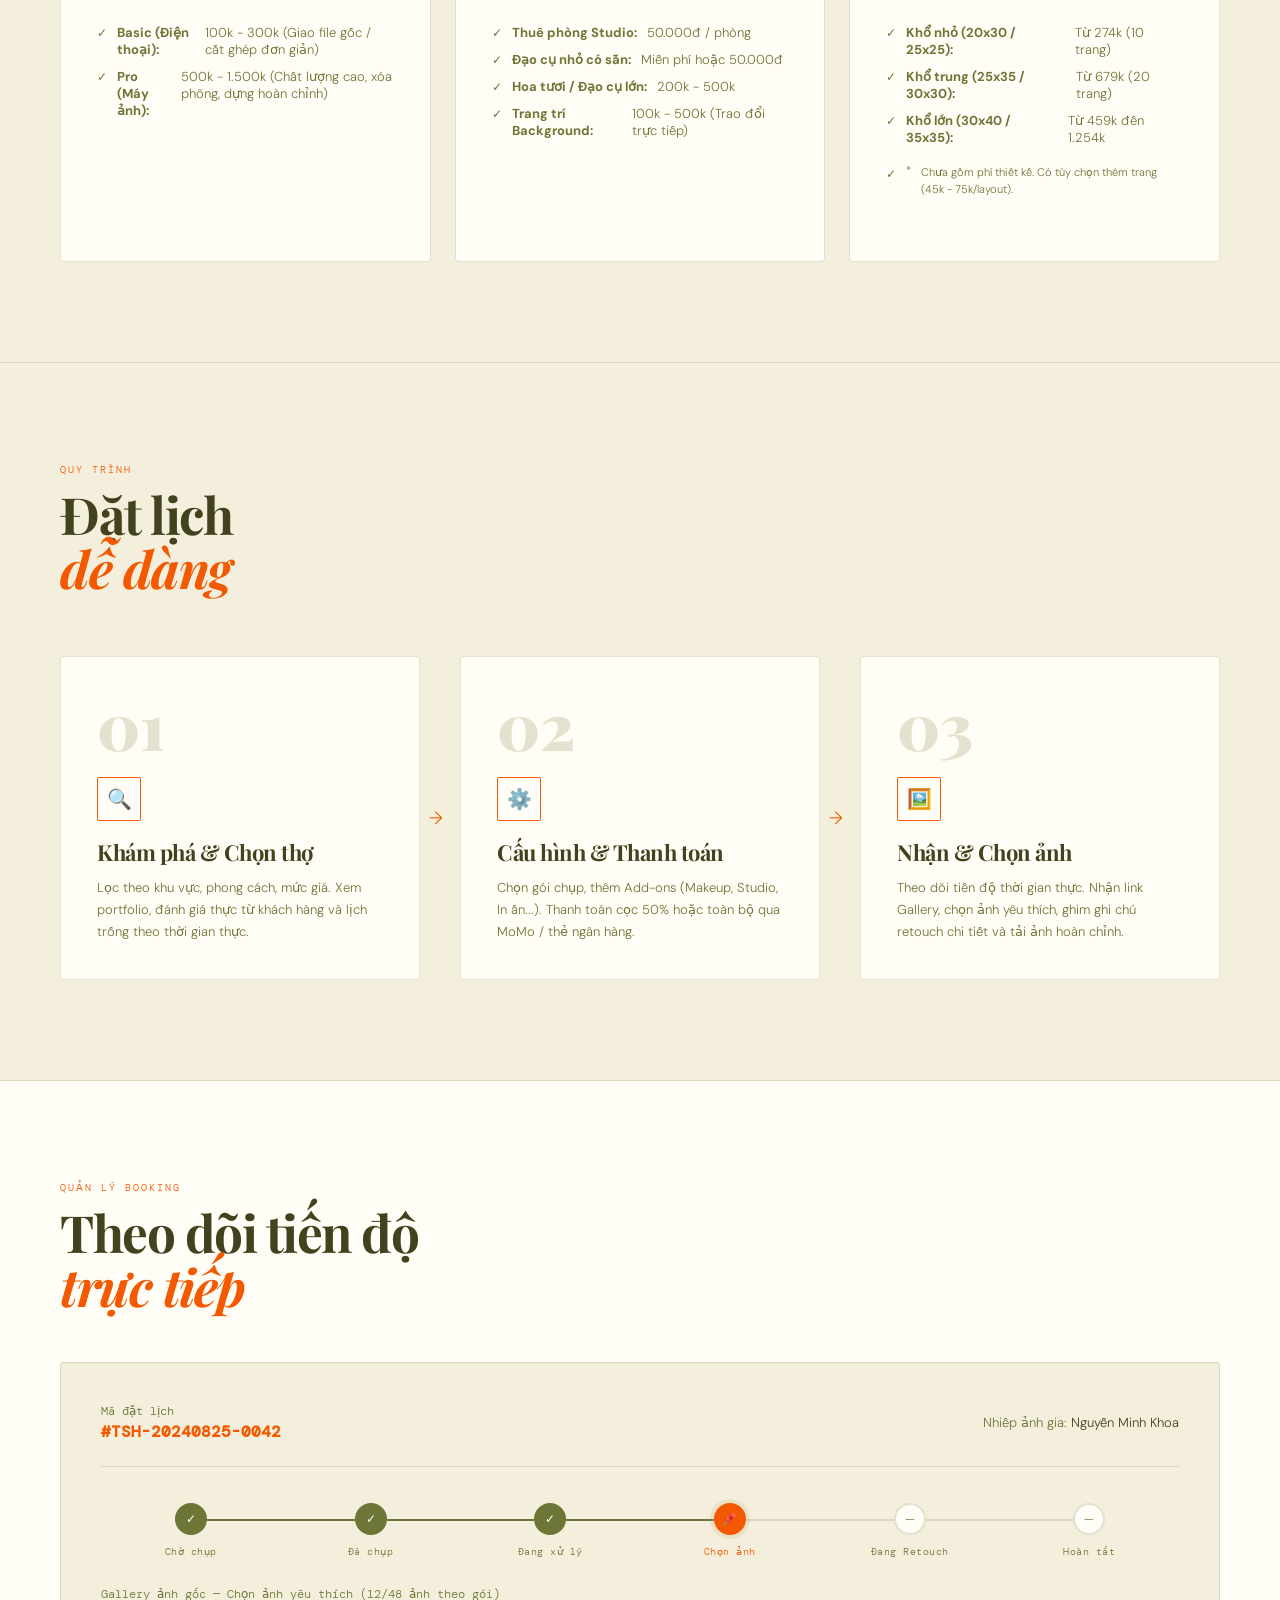
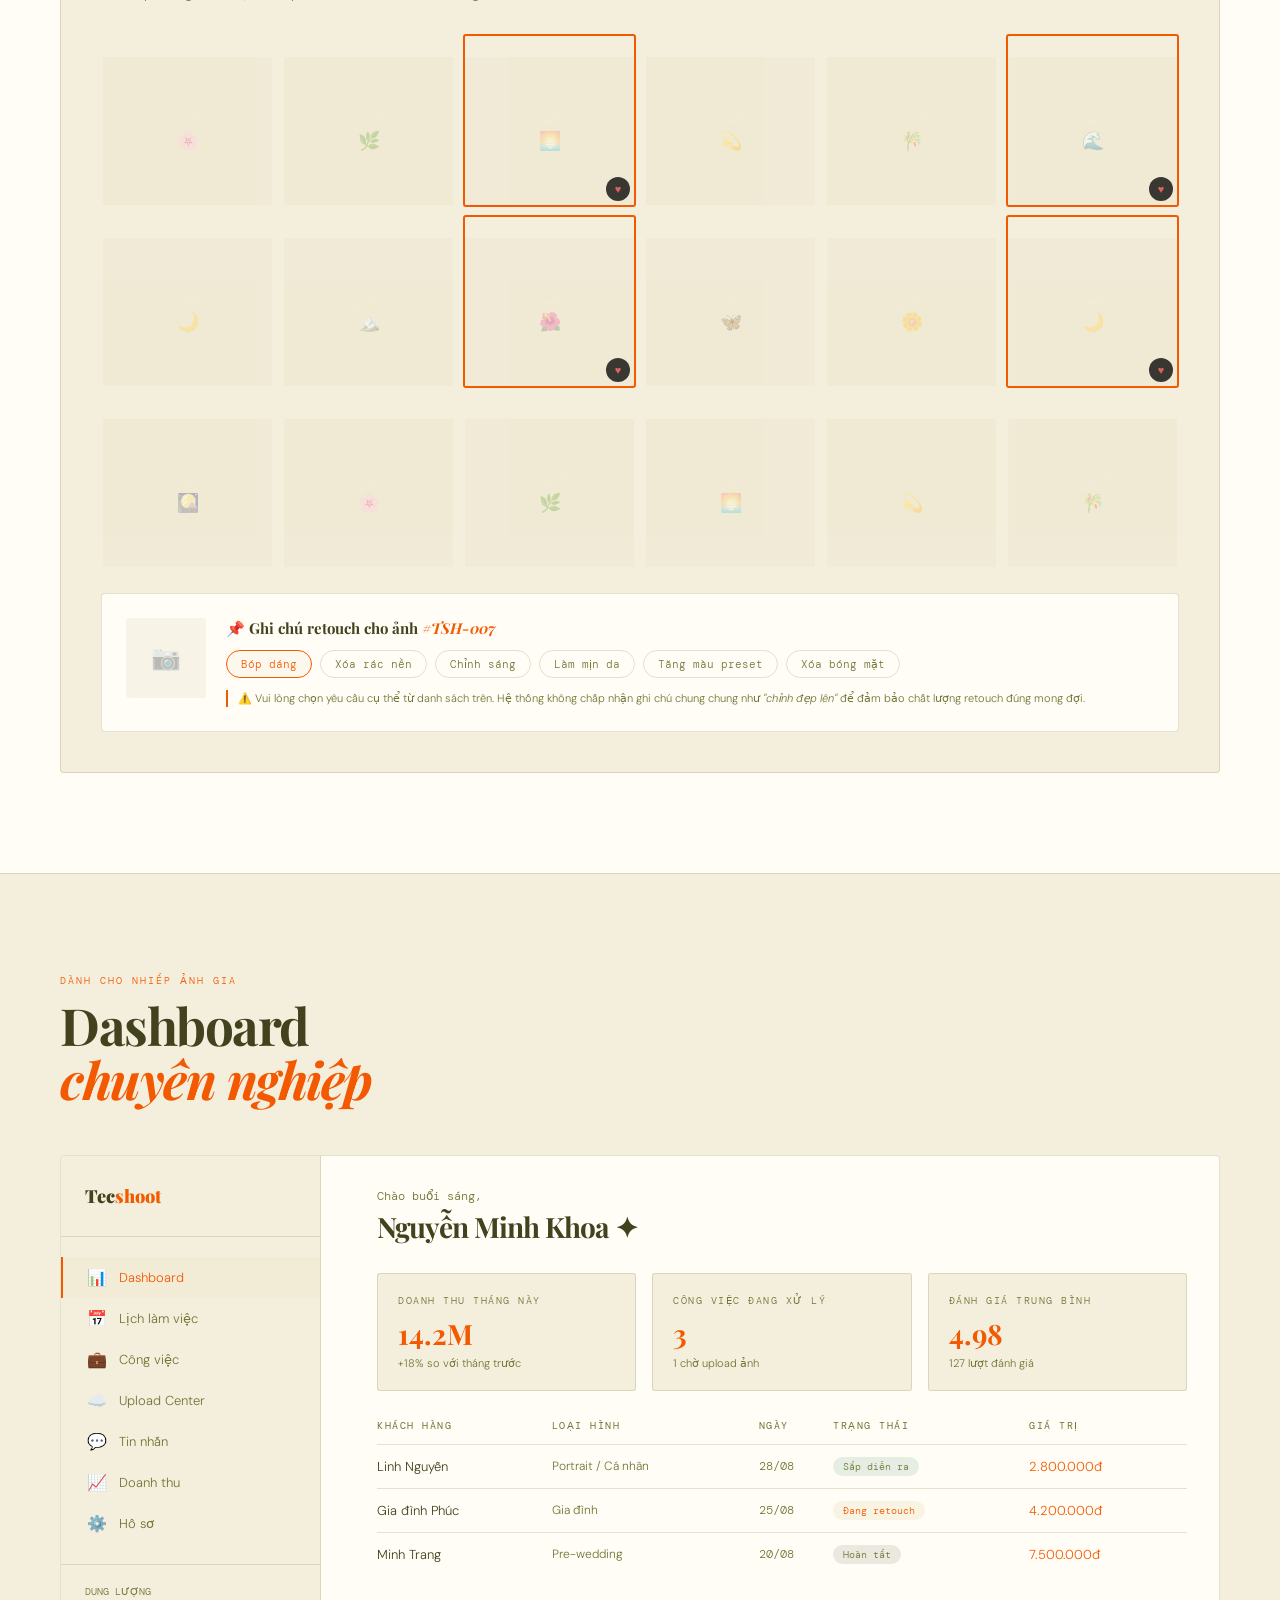
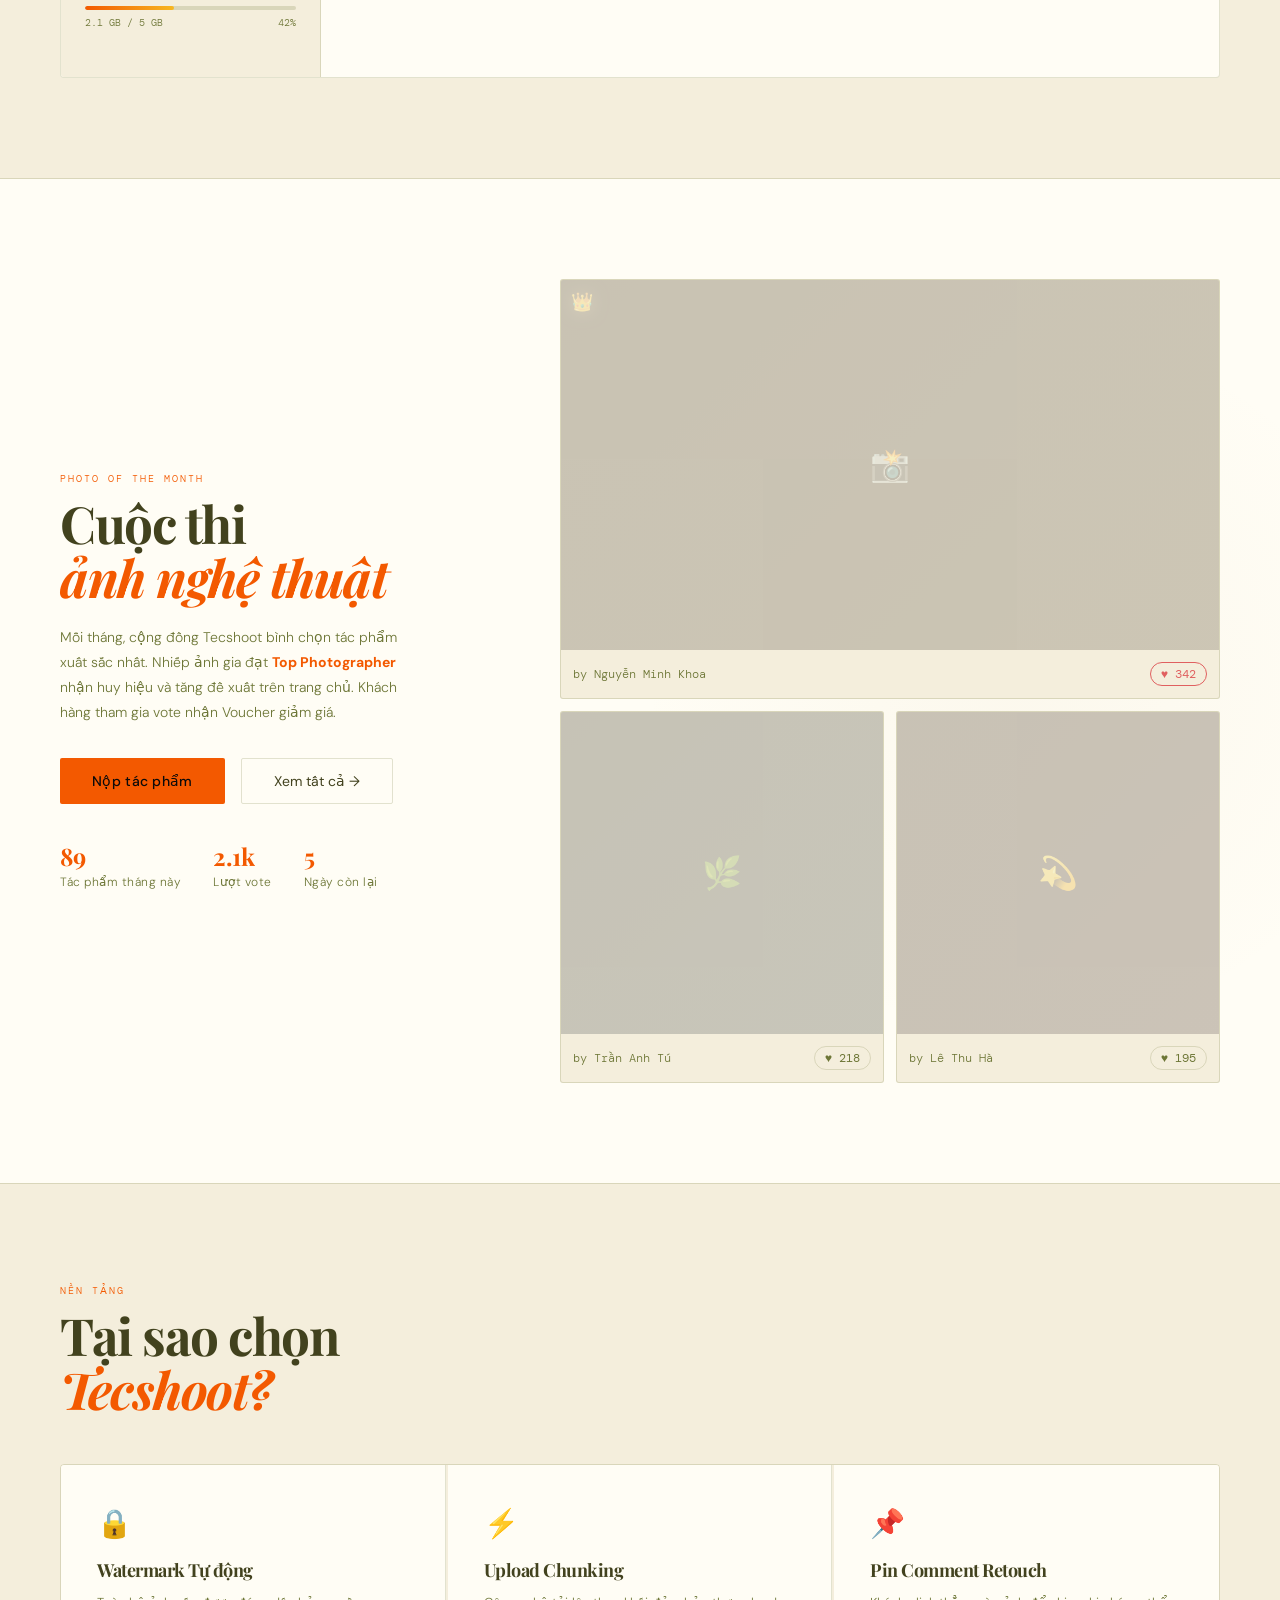
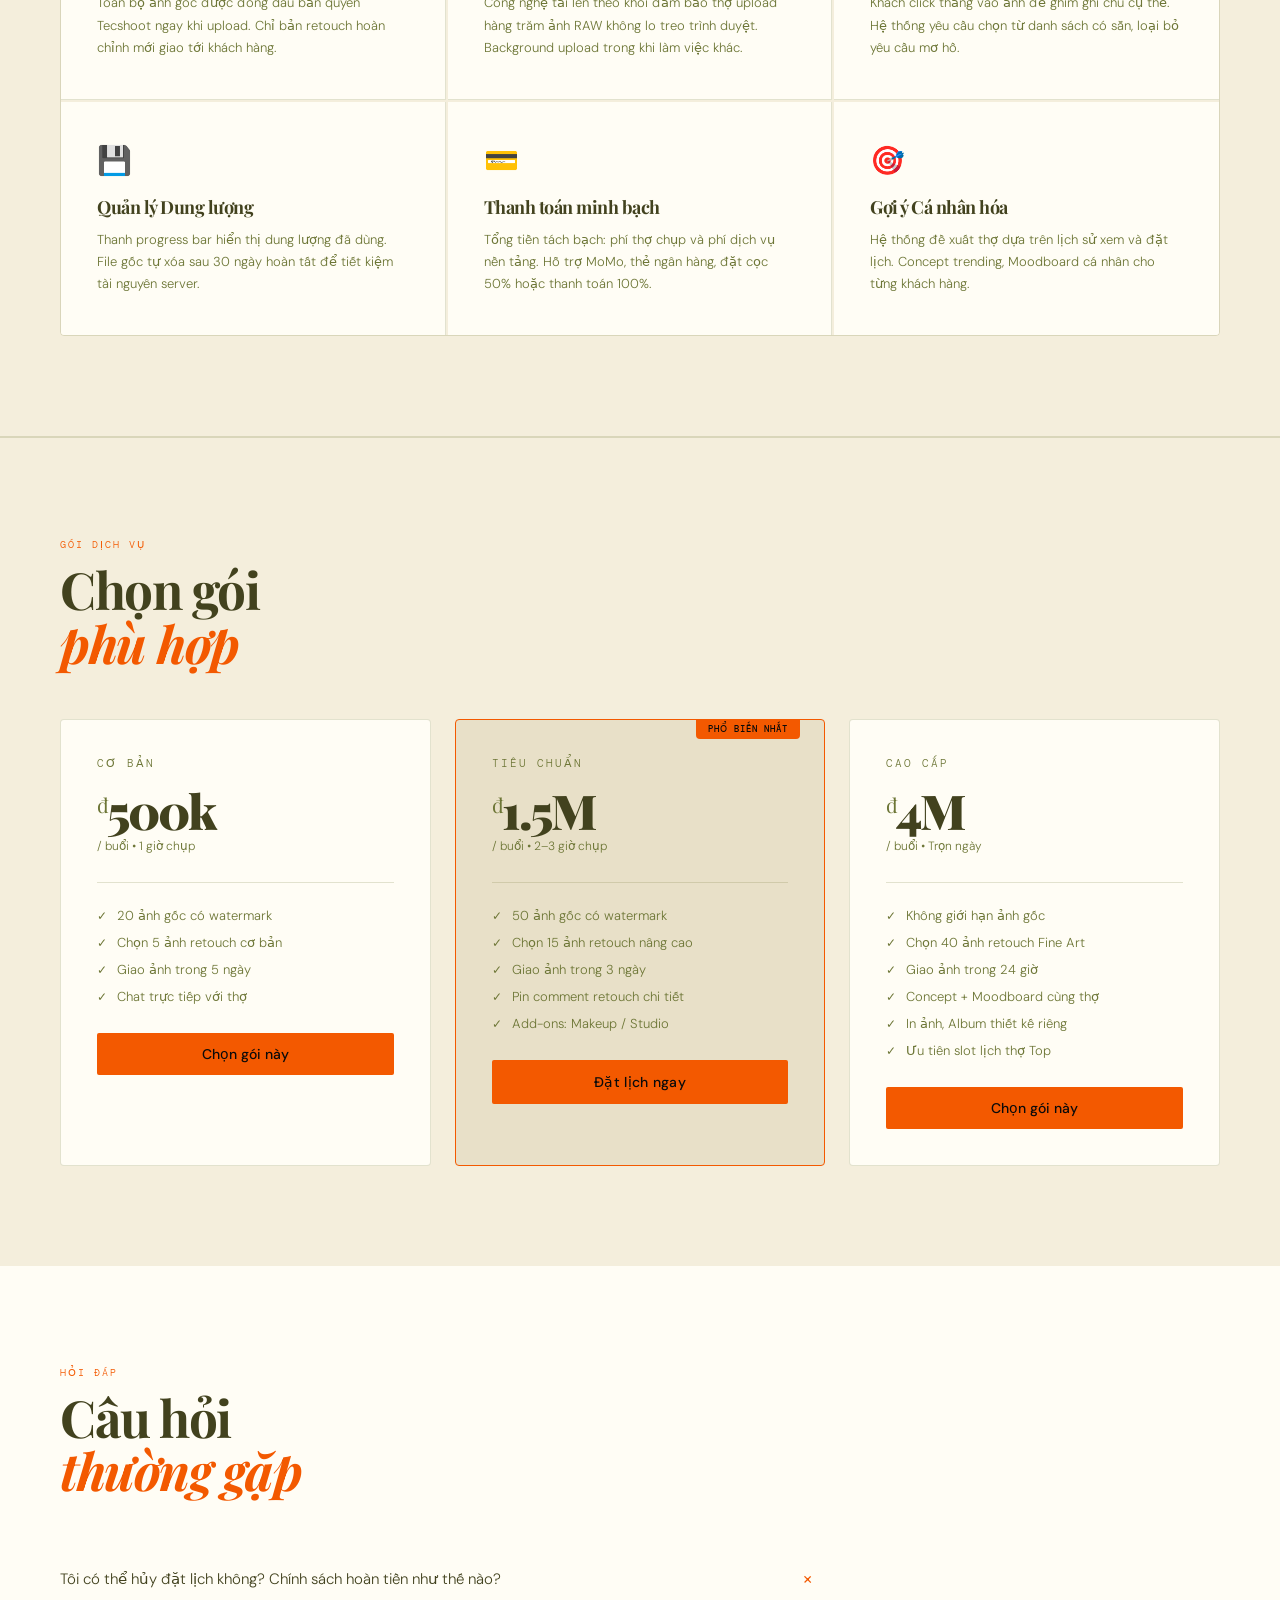
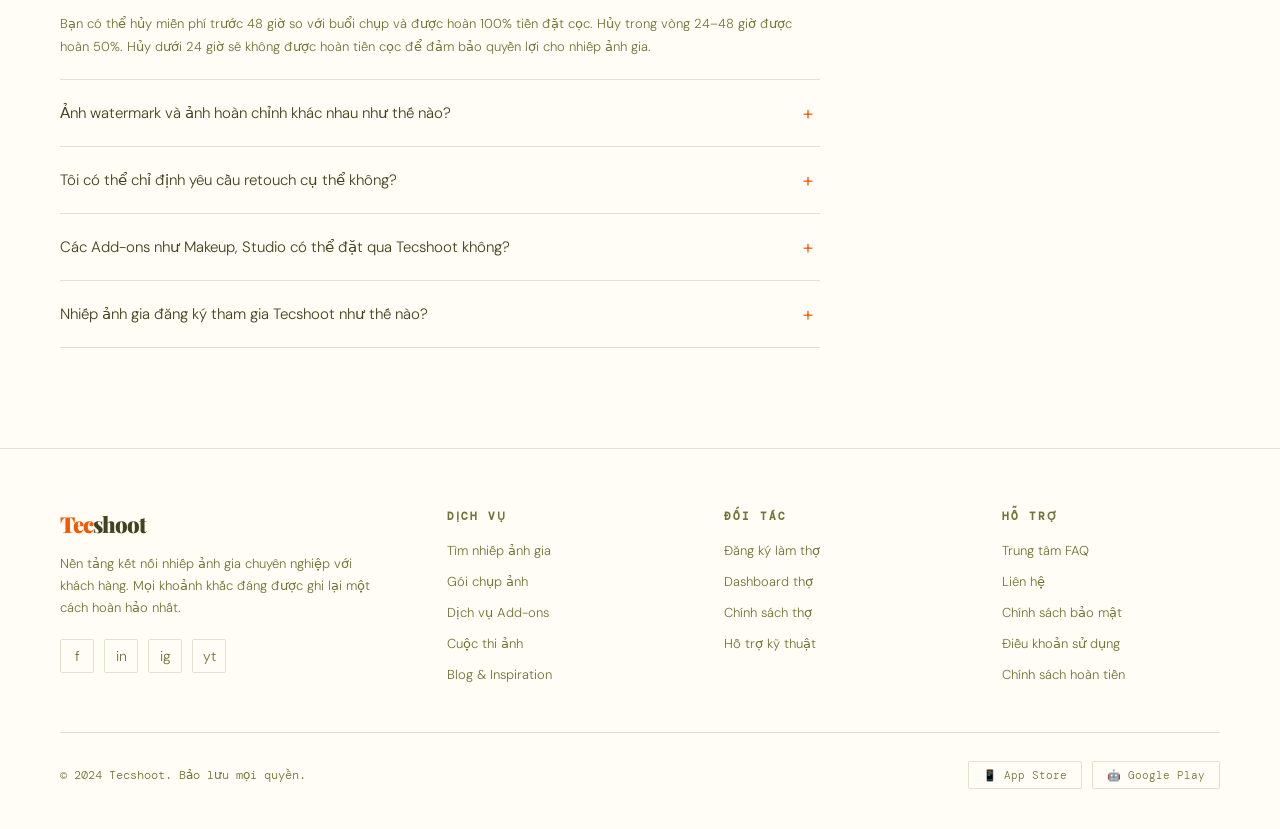
==== commit e84113e8: "Update index.html" ====
--- a/index.html
+++ b/index.html
@@ -105,8 +105,7 @@
         <option>Hà Nội</option>
         <option>TP. Hồ Chí Minh</option>
         <option>Đà Nẵng</option>
-        <option>Huế</option>
-        <option>Hội An</option>
+
       </select>
     </div>
     <div class="search-field">
@@ -156,114 +155,113 @@
     <a href="#" class="view-all">Xem tất cả →</a>
   </div>
 
-  <div class="photographers-grid reveal">
-    <!-- Featured card -->
-    <div class="photographer-card featured" onclick="openModal('bookingModal')">
-      <div class="card-photo">
-        <div class="card-photo-bg g1"></div>
-        <span class="card-photo-icon">📸</span>
-        <div class="card-badge">⭐ Top Pick</div>
-      </div>
-      <div class="card-info">
-        <div class="card-name">Nguyễn Minh Khoa</div>
-        <div class="card-specialty">EDITORIAL · FINE ART · PORTRAIT</div>
-        <div class="card-meta">
-          <div class="card-price">từ <strong>2.800.000</strong> đ</div>
-          <div class="card-rating"><span class="stars">★★★★★</span> 4.98 (127)</div>
-        </div>
-        <div class="card-tags">
-          <span class="tag">Hà Nội</span>
-          <span class="tag">Film Look</span>
-          <span class="tag">Concept</span>
-          <span class="tag">Cưới</span>
-        </div>
-        <div class="storage-bar-wrap" style="margin-top:14px">
-          <div style="font-size:10px;color:var(--muted);font-family:'DM Mono',monospace;margin-bottom:6px">Lịch tháng này: 3 slot còn trống</div>
-          <div class="storage-bar-track">
-            <div class="storage-bar-fill" style="width:75%"></div>
-          </div>
-          <div class="storage-meta"><span>Đã đặt 9/12</span><span>75%</span></div>
-        </div>
-      </div>
-    </div>
-
-    <div class="photographer-card" onclick="openModal('bookingModal')">
-      <div class="card-photo">
-        <div class="card-photo-bg g2"></div>
-        <span class="card-photo-icon">🌿</span>
-        <div class="card-badge badge-new">Mới</div>
-      </div>
-      <div class="card-info">
-        <div class="card-name">Trần Anh Tú</div>
-        <div class="card-specialty">LIFESTYLE · OUTDOOR</div>
-        <div class="card-meta">
-          <div class="card-price">từ <strong>1.500.000</strong> đ</div>
-          <div class="card-rating"><span class="stars">★★★★★</span> 4.95</div>
-        </div>
-        <div class="card-tags">
-          <span class="tag">TP.HCM</span>
-          <span class="tag">Natural Light</span>
-        </div>
-      </div>
-    </div>
-
-    <div class="photographer-card" onclick="openModal('bookingModal')">
-      <div class="card-photo">
-        <div class="card-photo-bg g3"></div>
-        <span class="card-photo-icon">💫</span>
-      </div>
-      <div class="card-info">
-        <div class="card-name">Lê Thu Hà</div>
-        <div class="card-specialty">FAMILY · MATERNITY</div>
-        <div class="card-meta">
-          <div class="card-price">từ <strong>2.200.000</strong> đ</div>
-          <div class="card-rating"><span class="stars">★★★★★</span> 4.92</div>
-        </div>
-        <div class="card-tags">
-          <span class="tag">Hà Nội</span>
-          <span class="tag">Studio</span>
-        </div>
-      </div>
-    </div>
-
-    <div class="photographer-card" onclick="openModal('bookingModal')">
-      <div class="card-photo">
-        <div class="card-photo-bg g4"></div>
-        <span class="card-photo-icon">🎞️</span>
-      </div>
-      <div class="card-info">
-        <div class="card-name">Phạm Đức Hùng</div>
-        <div class="card-specialty">PRODUCT · COMMERCIAL</div>
-        <div class="card-meta">
-          <div class="card-price">từ <strong>3.500.000</strong> đ</div>
-          <div class="card-rating"><span class="stars">★★★★★</span> 4.88</div>
-        </div>
-        <div class="card-tags">
-          <span class="tag">Đà Nẵng</span>
-          <span class="tag">E-commerce</span>
-        </div>
-      </div>
-    </div>
-
-    <div class="photographer-card" onclick="openModal('bookingModal')">
-      <div class="card-photo">
-        <div class="card-photo-bg g5"></div>
-        <span class="card-photo-icon">✨</span>
-      </div>
-      <div class="card-info">
-        <div class="card-name">Hoàng Bích Ngọc</div>
-        <div class="card-specialty">WEDDING · DOCUMENTARY</div>
-        <div class="card-meta">
-          <div class="card-price">từ <strong>4.000.000</strong> đ</div>
-          <div class="card-rating"><span class="stars">★★★★★</span> 5.0</div>
-        </div>
-        <div class="card-tags">
-          <span class="tag">Hội An</span>
-          <span class="tag">Cinematic</span>
-        </div>
-      </div>
-    </div>
-  </div>
+<div class="photographers-grid reveal">
+  <!-- Card 1: Nguyễn Minh Khoa -->
+  <div class="photographer-card featured" onclick="openModal('bookingModal')">
+    <div class="card-photo">
+      <img src="images/DN/Hieuthuhai/avatar_1.jpg" alt="Hiếu Thứ Hai" class="photographer-img">
+      <div class="card-badge">⭐ Top Pick</div>
+    </div>
+    <div class="card-info">
+      <div class="card-name">Hiếu Thứ Hai</div>
+      <div class="card-specialty">EDITORIAL · FINE ART · PORTRAIT</div>
+      <div class="card-meta">
+        <div class="card-price">từ <strong>2.800.000</strong> đ</div>
+        <div class="card-rating"><span class="stars">★★★★★</span> 4.98 (127)</div>
+      </div>
+      <div class="card-tags">
+        <span class="tag">Hà Nội</span>
+        <span class="tag">Film Look</span>
+        <span class="tag">Concept</span>
+        <span class="tag">Cưới</span>
+      </div>
+      <div class="storage-bar-wrap" style="margin-top:14px">
+        <div style="font-size:10px;color:var(--muted);font-family:'DM Mono',monospace;margin-bottom:6px">Lịch tháng này: 3 slot còn trống</div>
+        <div class="storage-bar-track">
+          <div class="storage-bar-fill" style="width:75%"></div>
+        </div>
+        <div class="storage-meta"><span>Đã đặt 9/12</span><span>75%</span></div>
+      </div>
+    </div>
+  </div>
+
+  <!-- Card 2: Misthy -->
+  <div class="photographer-card" onclick="openModal('bookingModal')">
+    <div class="card-photo">
+      <img src="images/HN/Misthy/avatar_7.jpg" alt="Trần Anh Tú" class="photographer-img">
+      <div class="card-badge badge-new">Mới</div>
+    </div>
+    <div class="card-info">
+      <div class="card-name">Misthy</div>
+      <div class="card-specialty">LIFESTYLE · OUTDOOR</div>
+      <div class="card-meta">
+        <div class="card-price">từ <strong>1.500.000</strong> đ</div>
+        <div class="card-rating"><span class="stars">★★★★★</span> 4.95</div>
+      </div>
+      <div class="card-tags">
+        <span class="tag">TP.HCM</span>
+        <span class="tag">Natural Light</span>
+      </div>
+    </div>
+  </div>
+
+  <!-- Card 3: Tư Cute -->
+  <div class="photographer-card" onclick="openModal('bookingModal')">
+    <div class="card-photo">
+      <img src="images/HN/tu_ca_nhan/avatar_8.jpg" alt="Lê Thu Hà" class="photographer-img">
+    </div>
+    <div class="card-info">
+      <div class="card-name">Tư Cute</div>
+      <div class="card-specialty">FAMILY · MATERNITY</div>
+      <div class="card-meta">
+        <div class="card-price">từ <strong>2.200.000</strong> đ</div>
+        <div class="card-rating"><span class="stars">★★★★★</span> 4.92</div>
+      </div>
+      <div class="card-tags">
+        <span class="tag">Hà Nội</span>
+        <span class="tag">Studio</span>
+      </div>
+    </div>
+  </div>
+
+  <!-- Card 4: 35 MM -->
+  <div class="photographer-card" onclick="openModal('bookingModal')">
+    <div class="card-photo">
+      <img src="images/TPHCM/35_MM/avatar_3.jpg" alt="Phạm Đức Hùng" class="photographer-img">
+    </div>
+    <div class="card-info">
+      <div class="card-name">35 MM</div>
+      <div class="card-specialty">PRODUCT · COMMERCIAL</div>
+      <div class="card-meta">
+        <div class="card-price">từ <strong>3.500.000</strong> đ</div>
+        <div class="card-rating"><span class="stars">★★★★★</span> 4.88</div>
+      </div>
+      <div class="card-tags">
+        <span class="tag">Đà Nẵng</span>
+        <span class="tag">E-commerce</span>
+      </div>
+    </div>
+  </div>
+
+  <!-- Card 5: Anh Độ Mixi -->
+  <div class="photographer-card" onclick="openModal('bookingModal')">
+    <div class="card-photo">
+      <img src="images/TPHCM/do_mixi/avatar_5.jpg" alt="Anh Độ Mixi" class="photographer-img">
+    </div>
+    <div class="card-info">
+      <div class="card-name">Anh Độ Mixi</div>
+      <div class="card-specialty">WEDDING · DOCUMENTARY</div>
+      <div class="card-meta">
+        <div class="card-price">từ <strong>4.000.000</strong> đ</div>
+        <div class="card-rating"><span class="stars">★★★★★</span> 5.0</div>
+      </div>
+      <div class="card-tags">
+        <span class="tag">Hội An</span>
+        <span class="tag">Cinematic</span>
+      </div>
+    </div>
+  </div>
+</div>
 </section>
 
   <section id="services" style="padding: 100px 60px; background: var(--bg2);">
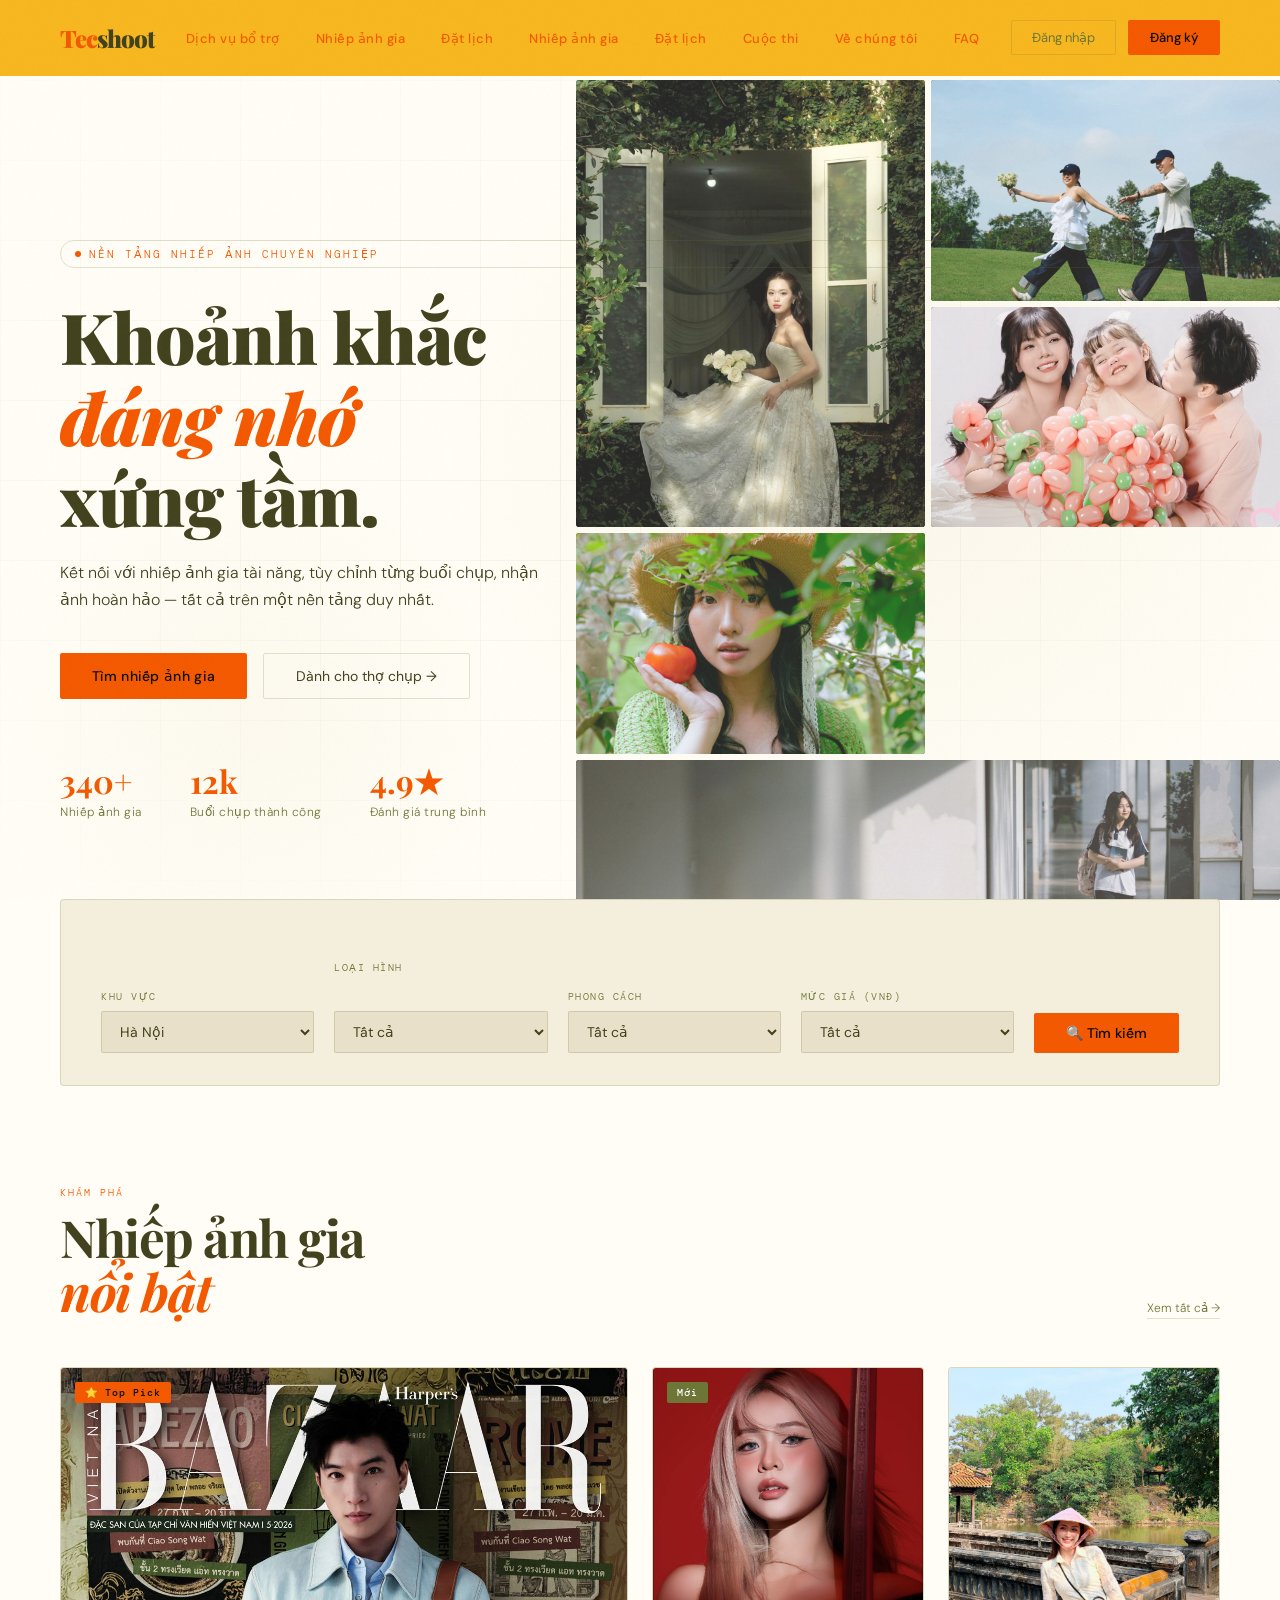
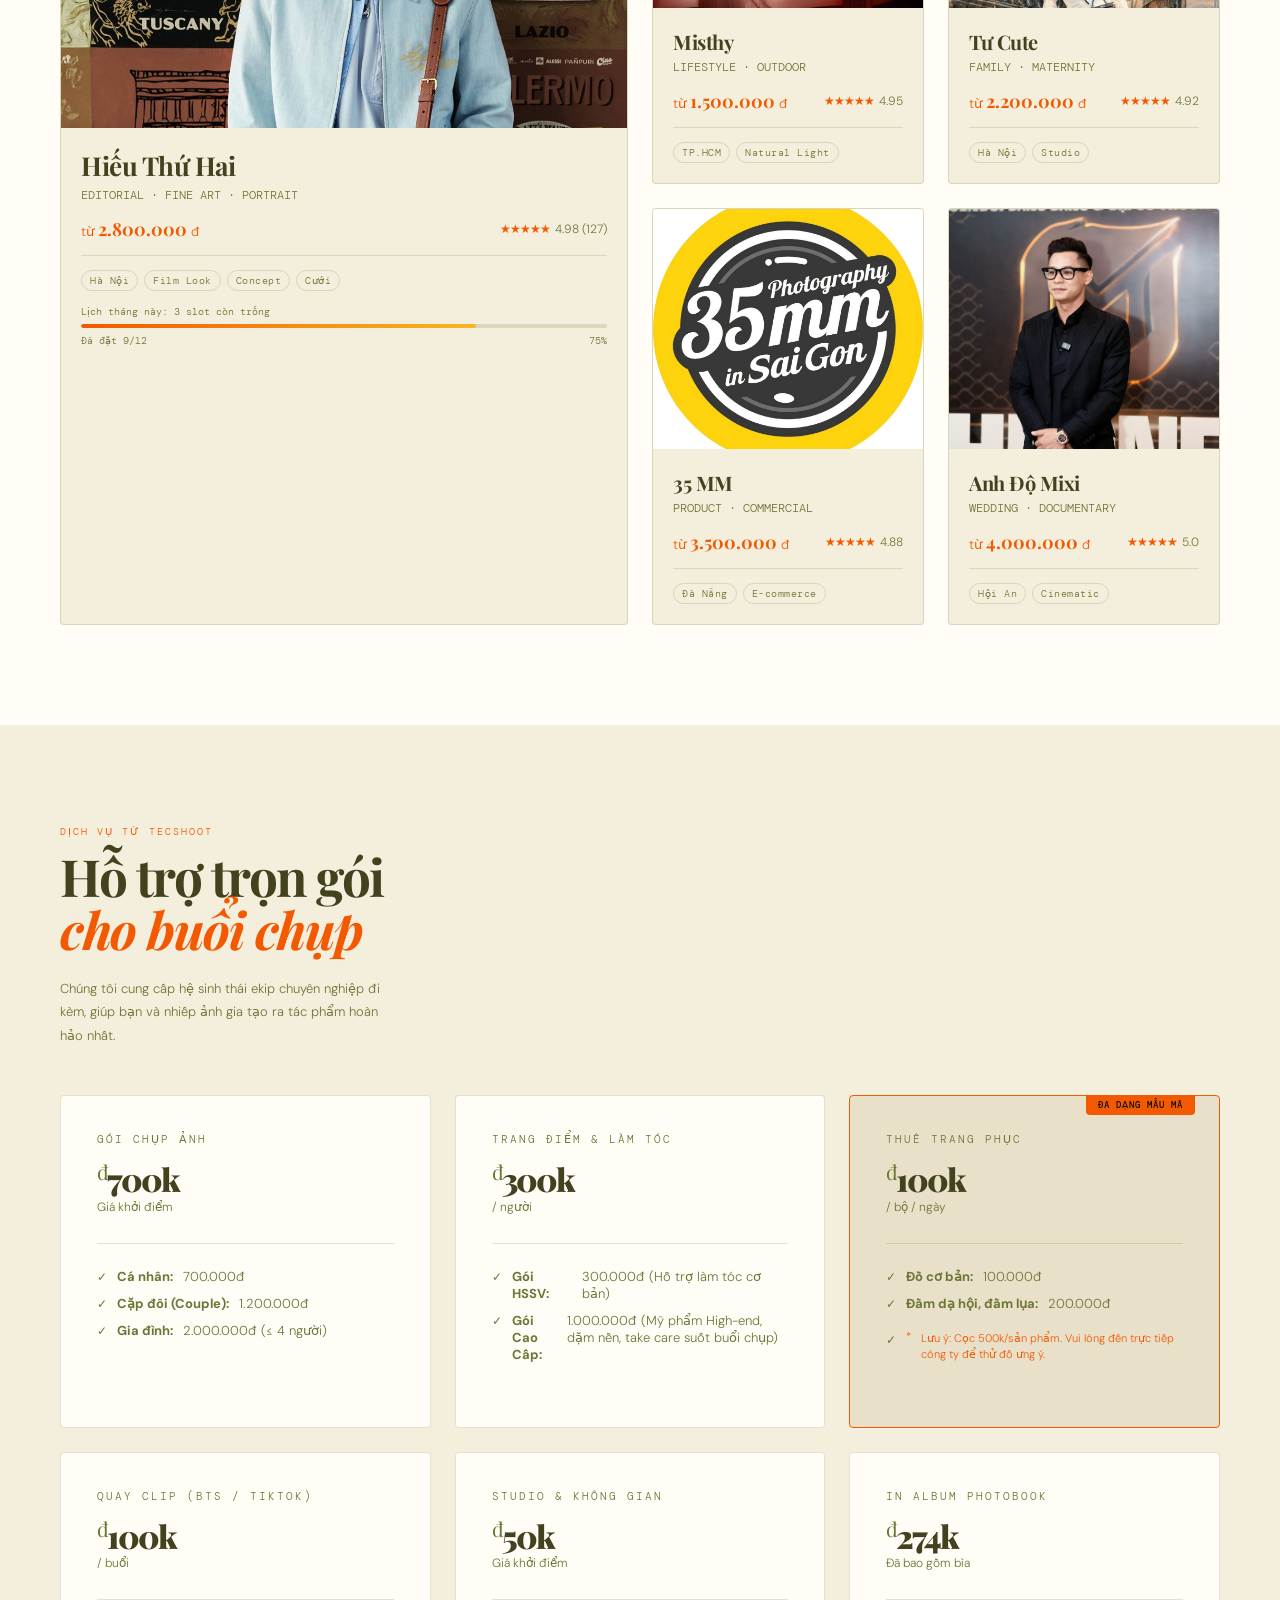
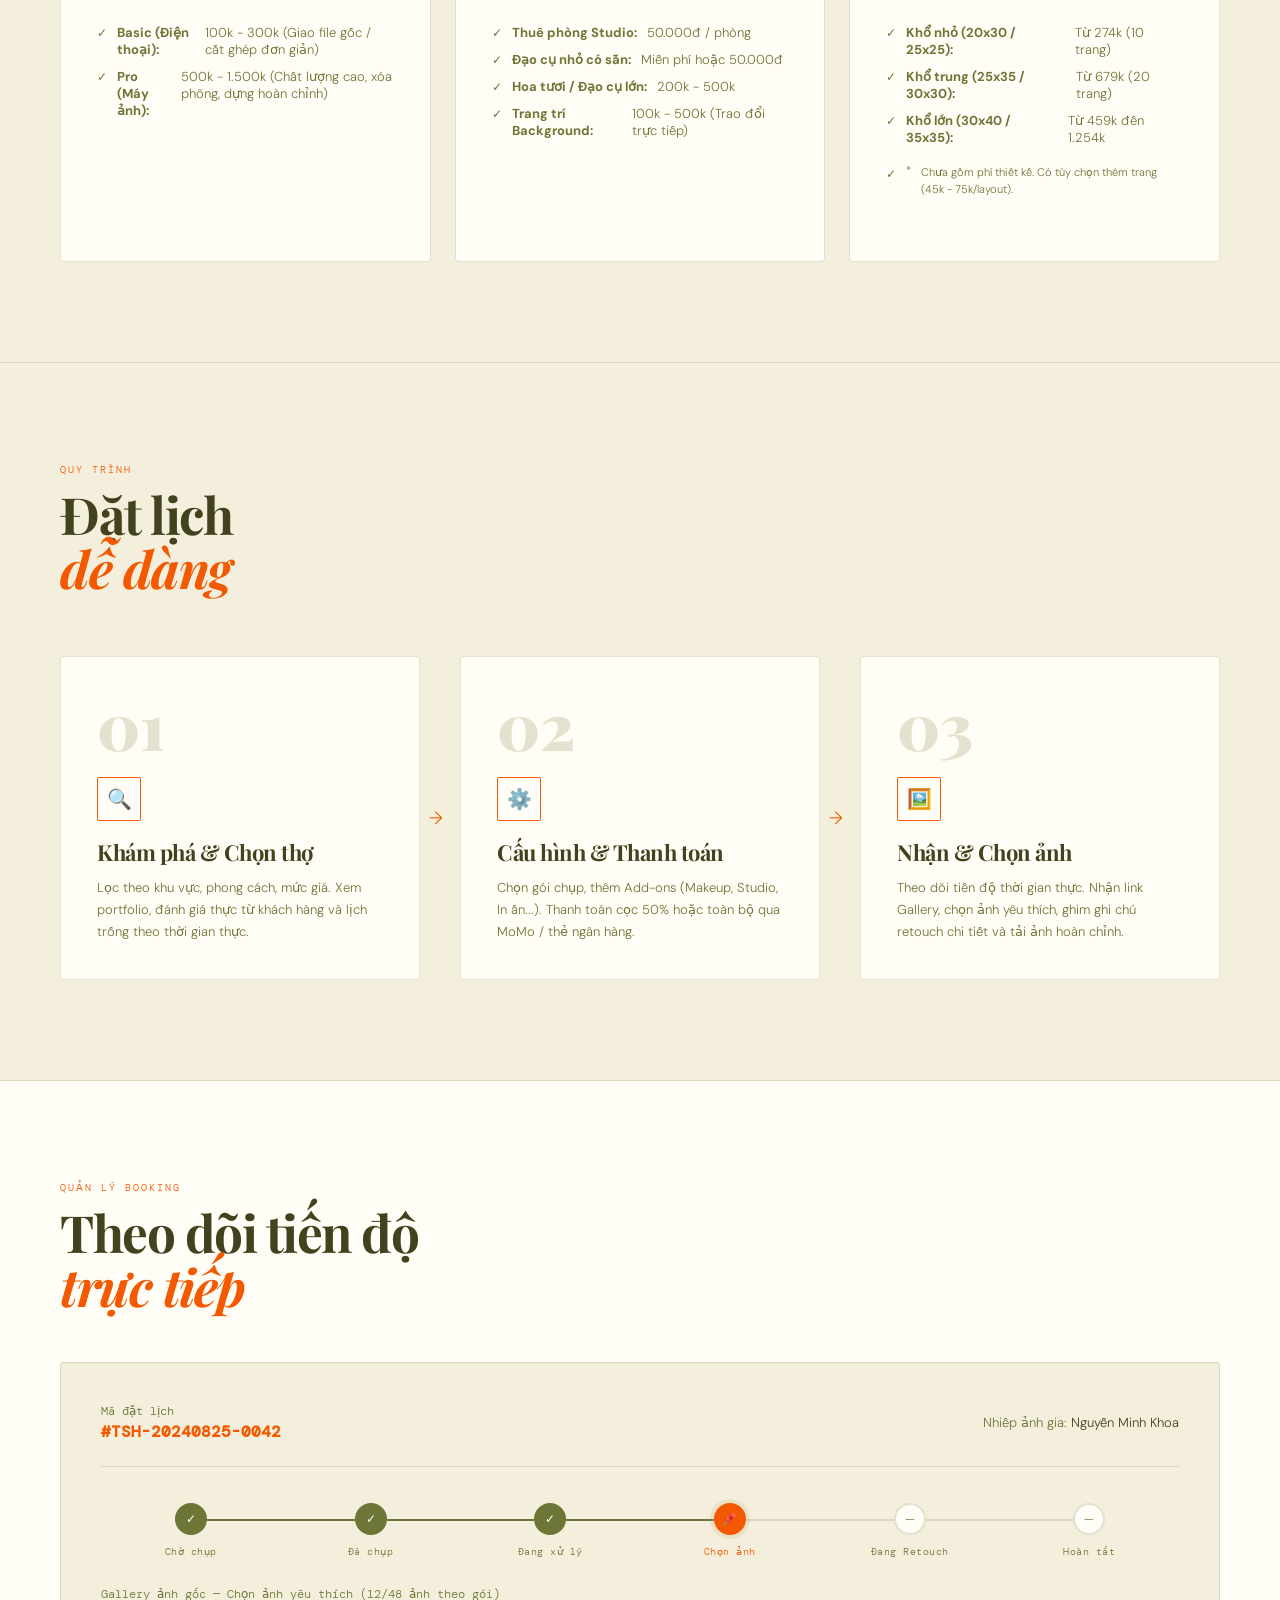
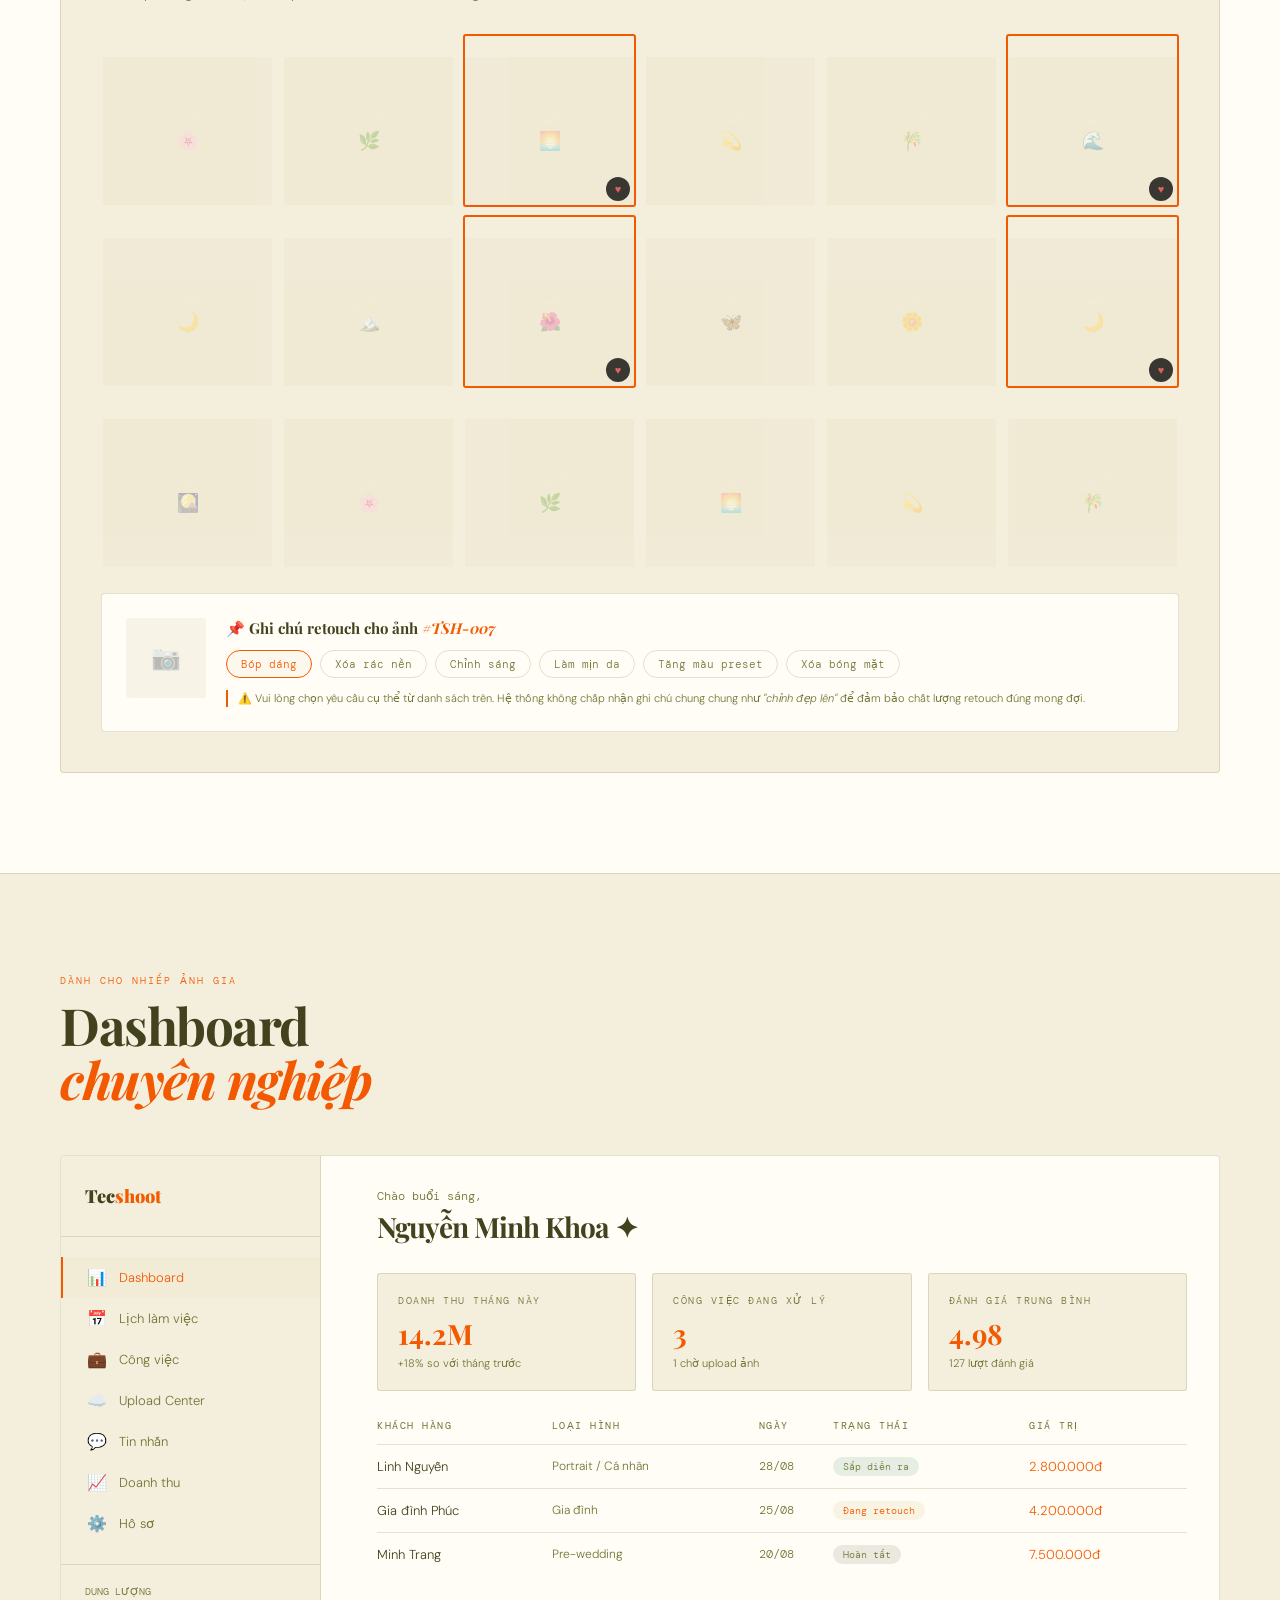
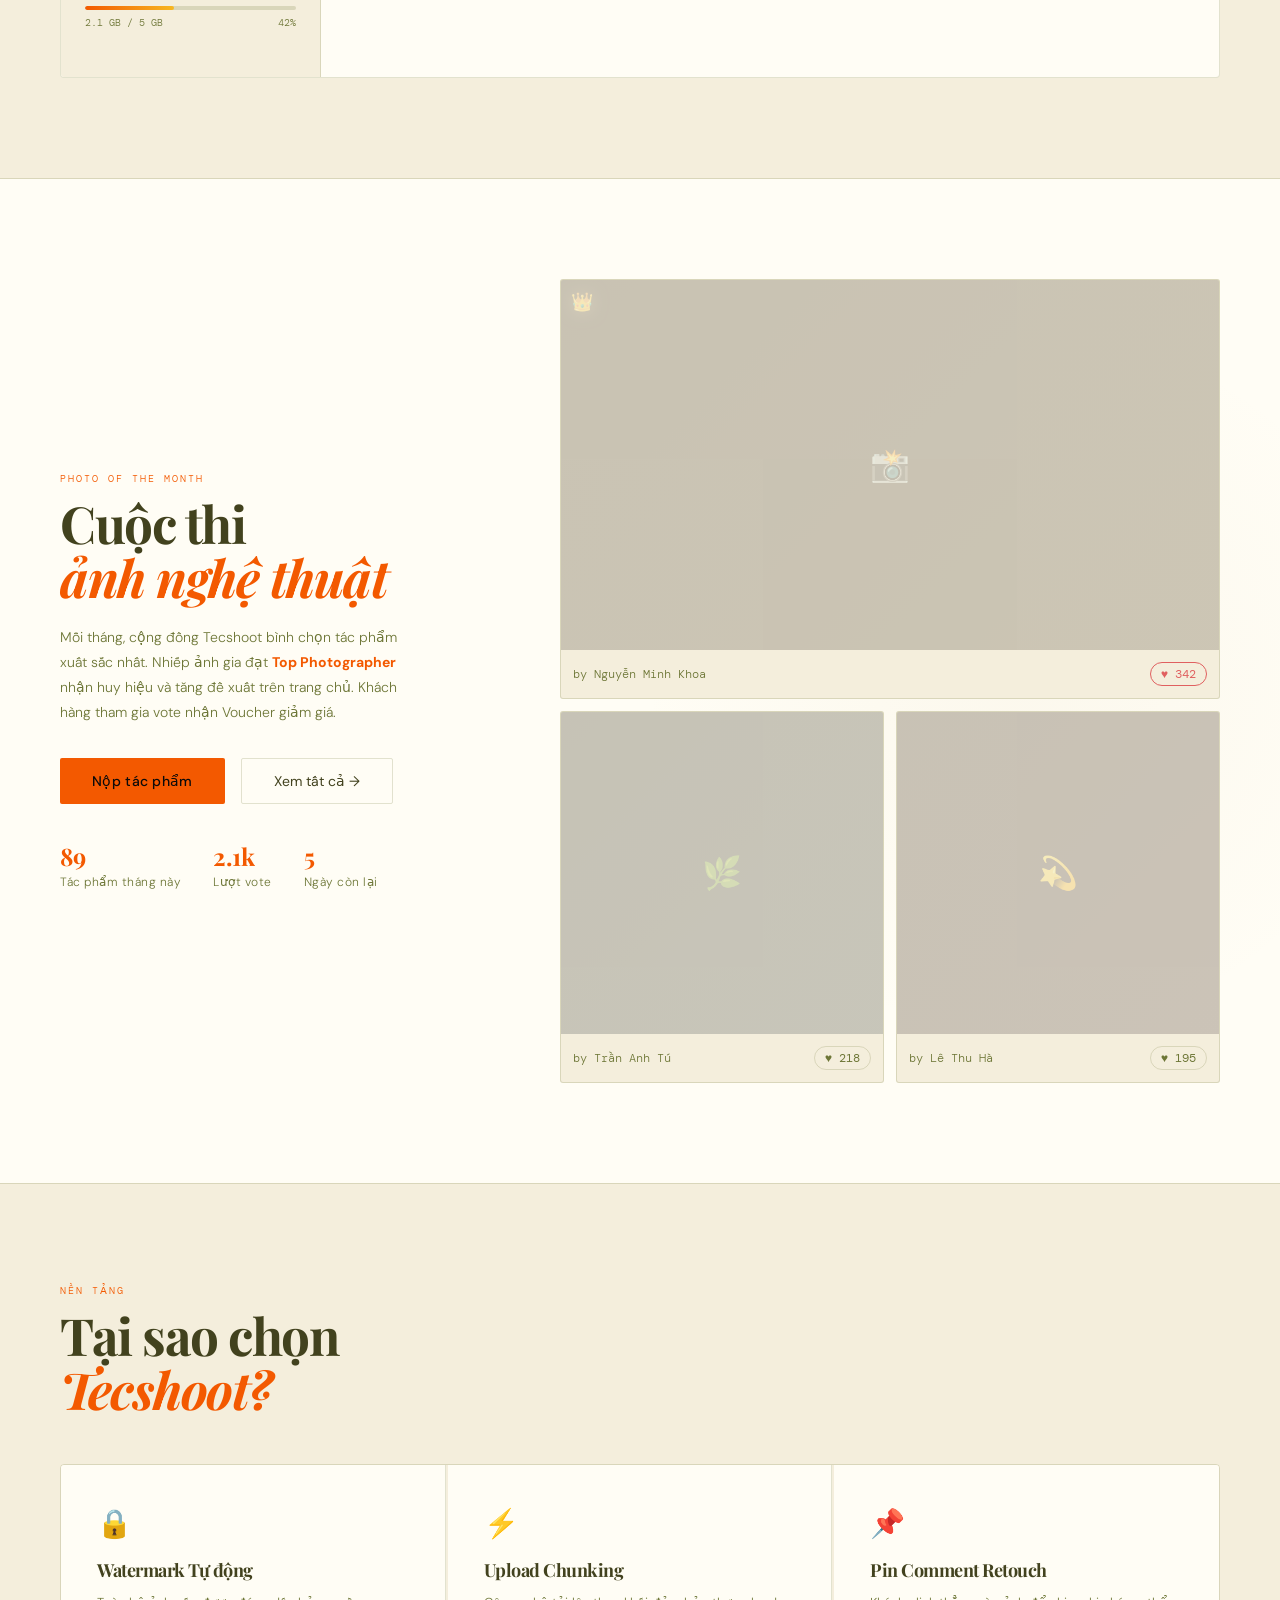
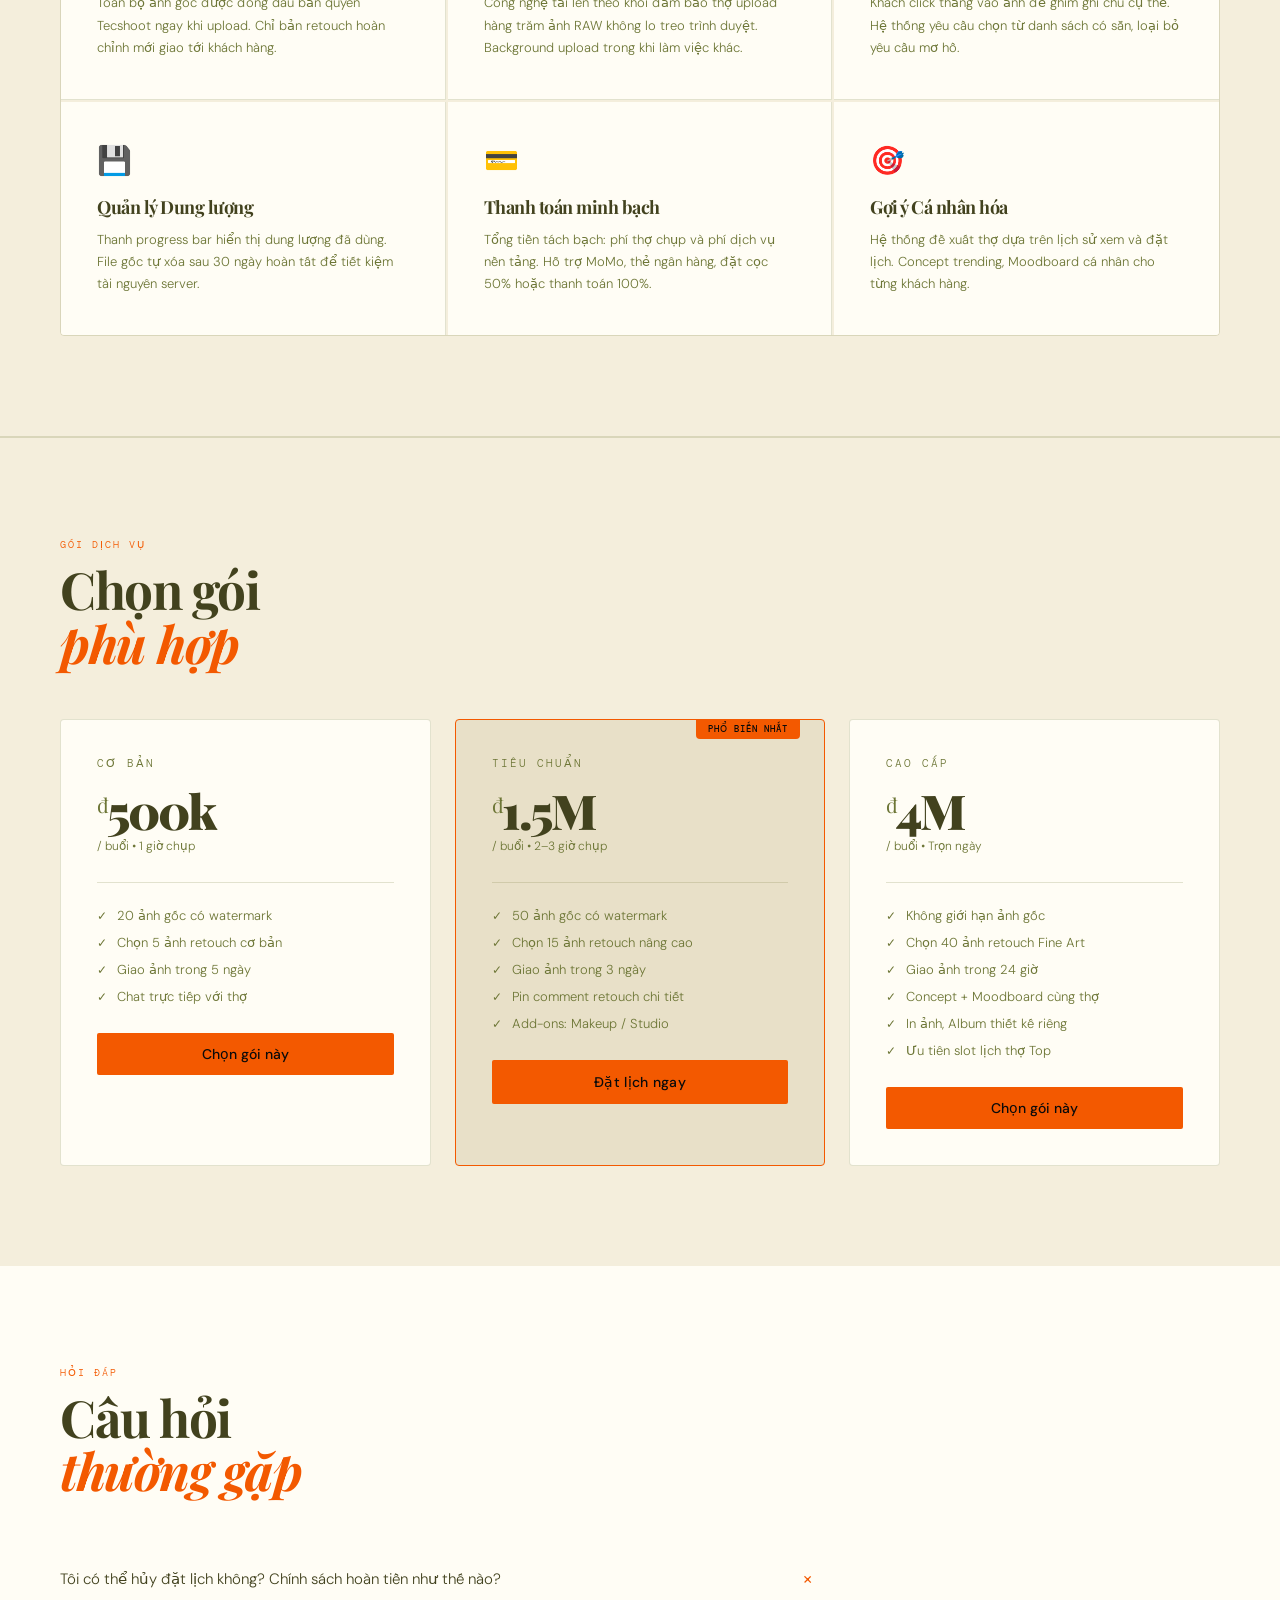
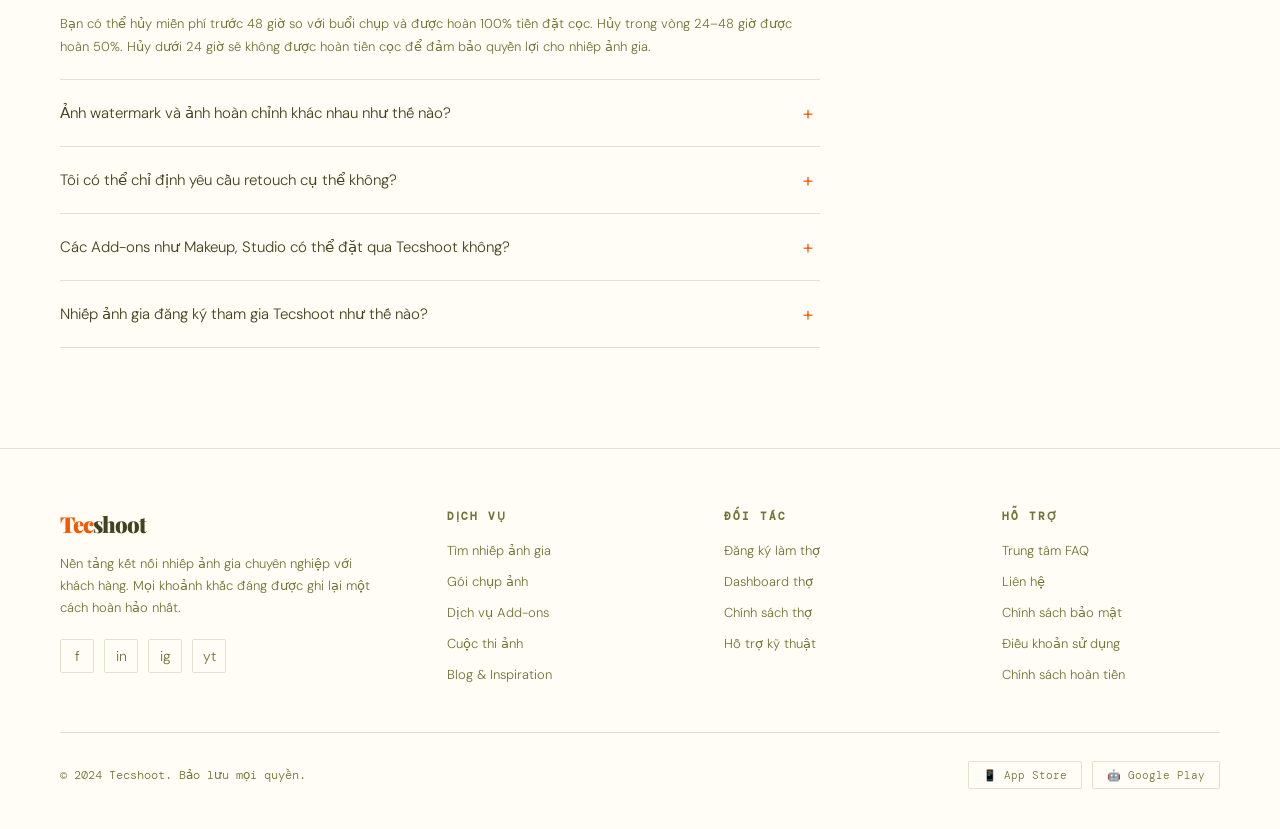
==== commit 235aeb73: "Update index.html" ====
--- a/index.html
+++ b/index.html
@@ -159,7 +159,7 @@
   <!-- Card 1: Nguyễn Minh Khoa -->
   <div class="photographer-card featured" onclick="openModal('bookingModal')">
     <div class="card-photo">
-      <img src="images/DN/Hieuthuhai/avatar_1.jpg" alt="Hiếu Thứ Hai" class="photographer-img">
+      <img src="images/DN/Hieuthuhai/avatar_1.jpg" alt="Hiếu Thứ Hai" class="photographer-img" style="object-position: top;">
       <div class="card-badge">⭐ Top Pick</div>
     </div>
     <div class="card-info">
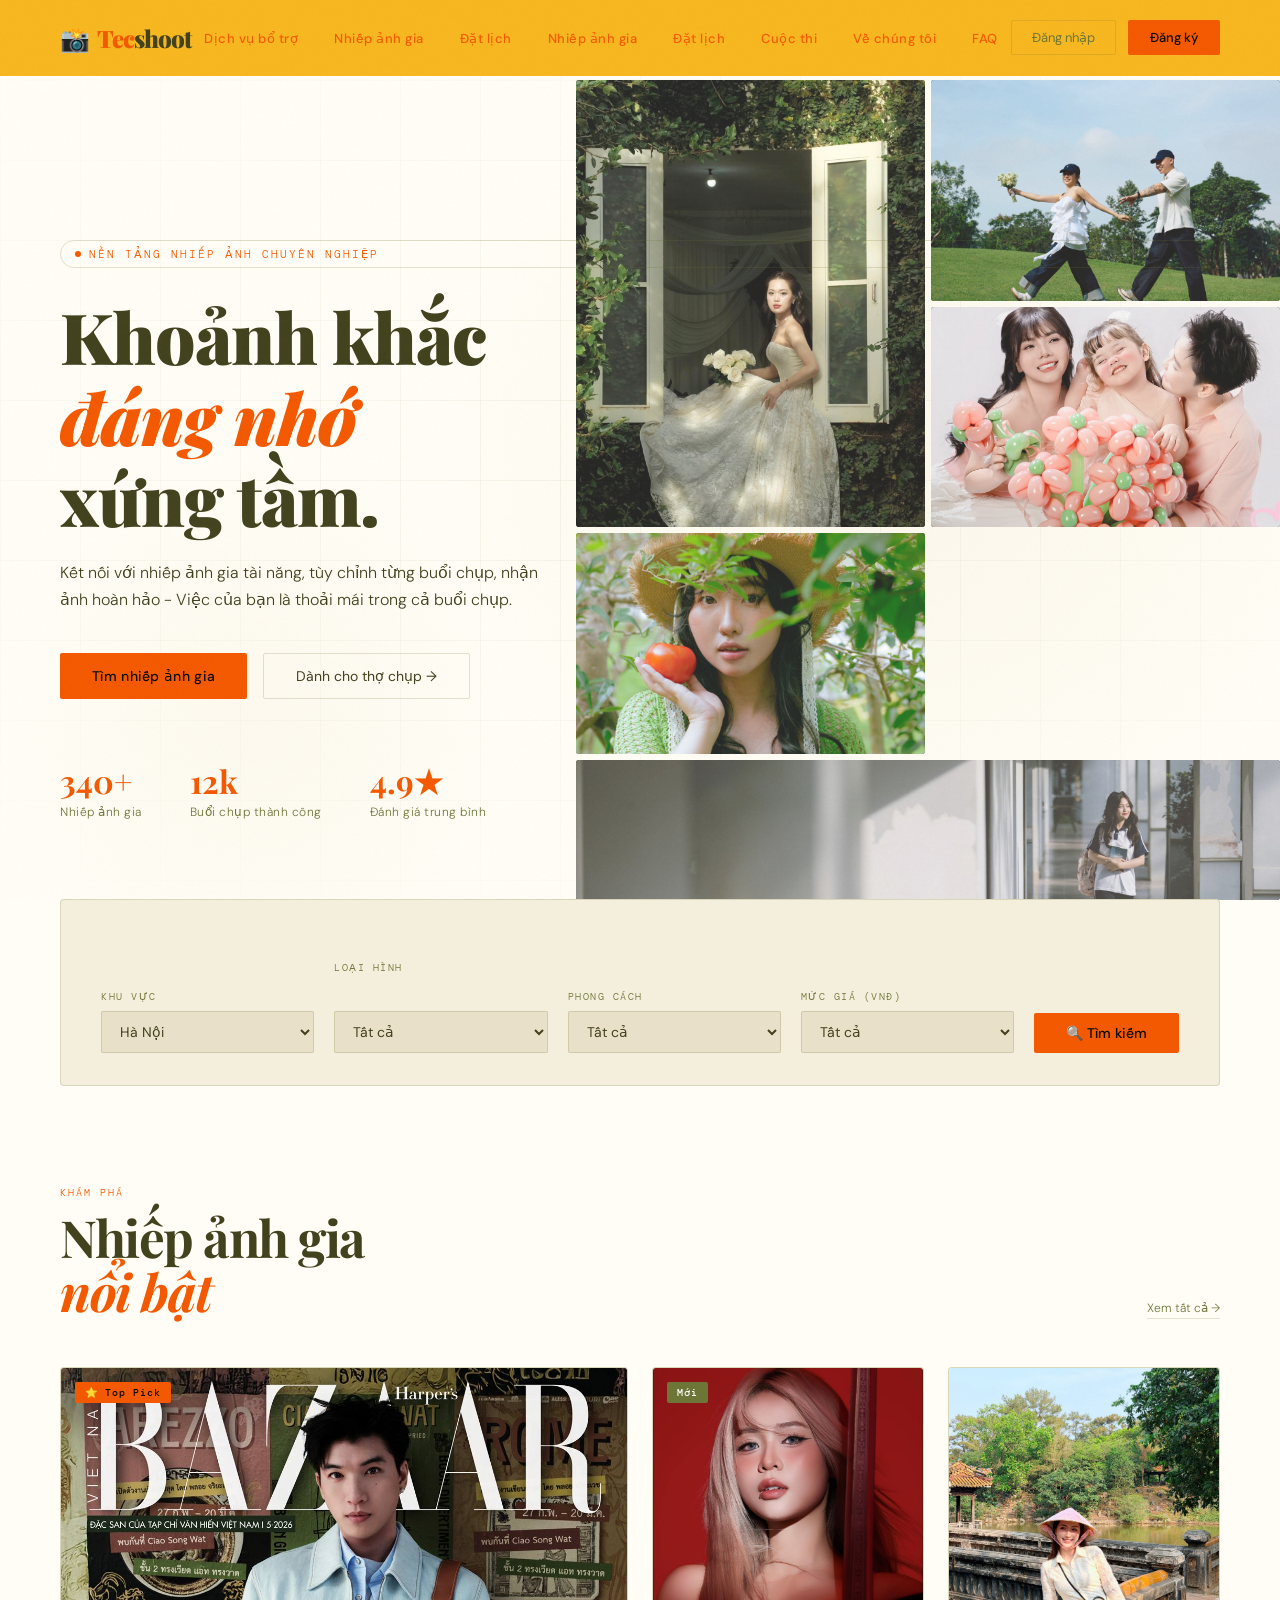
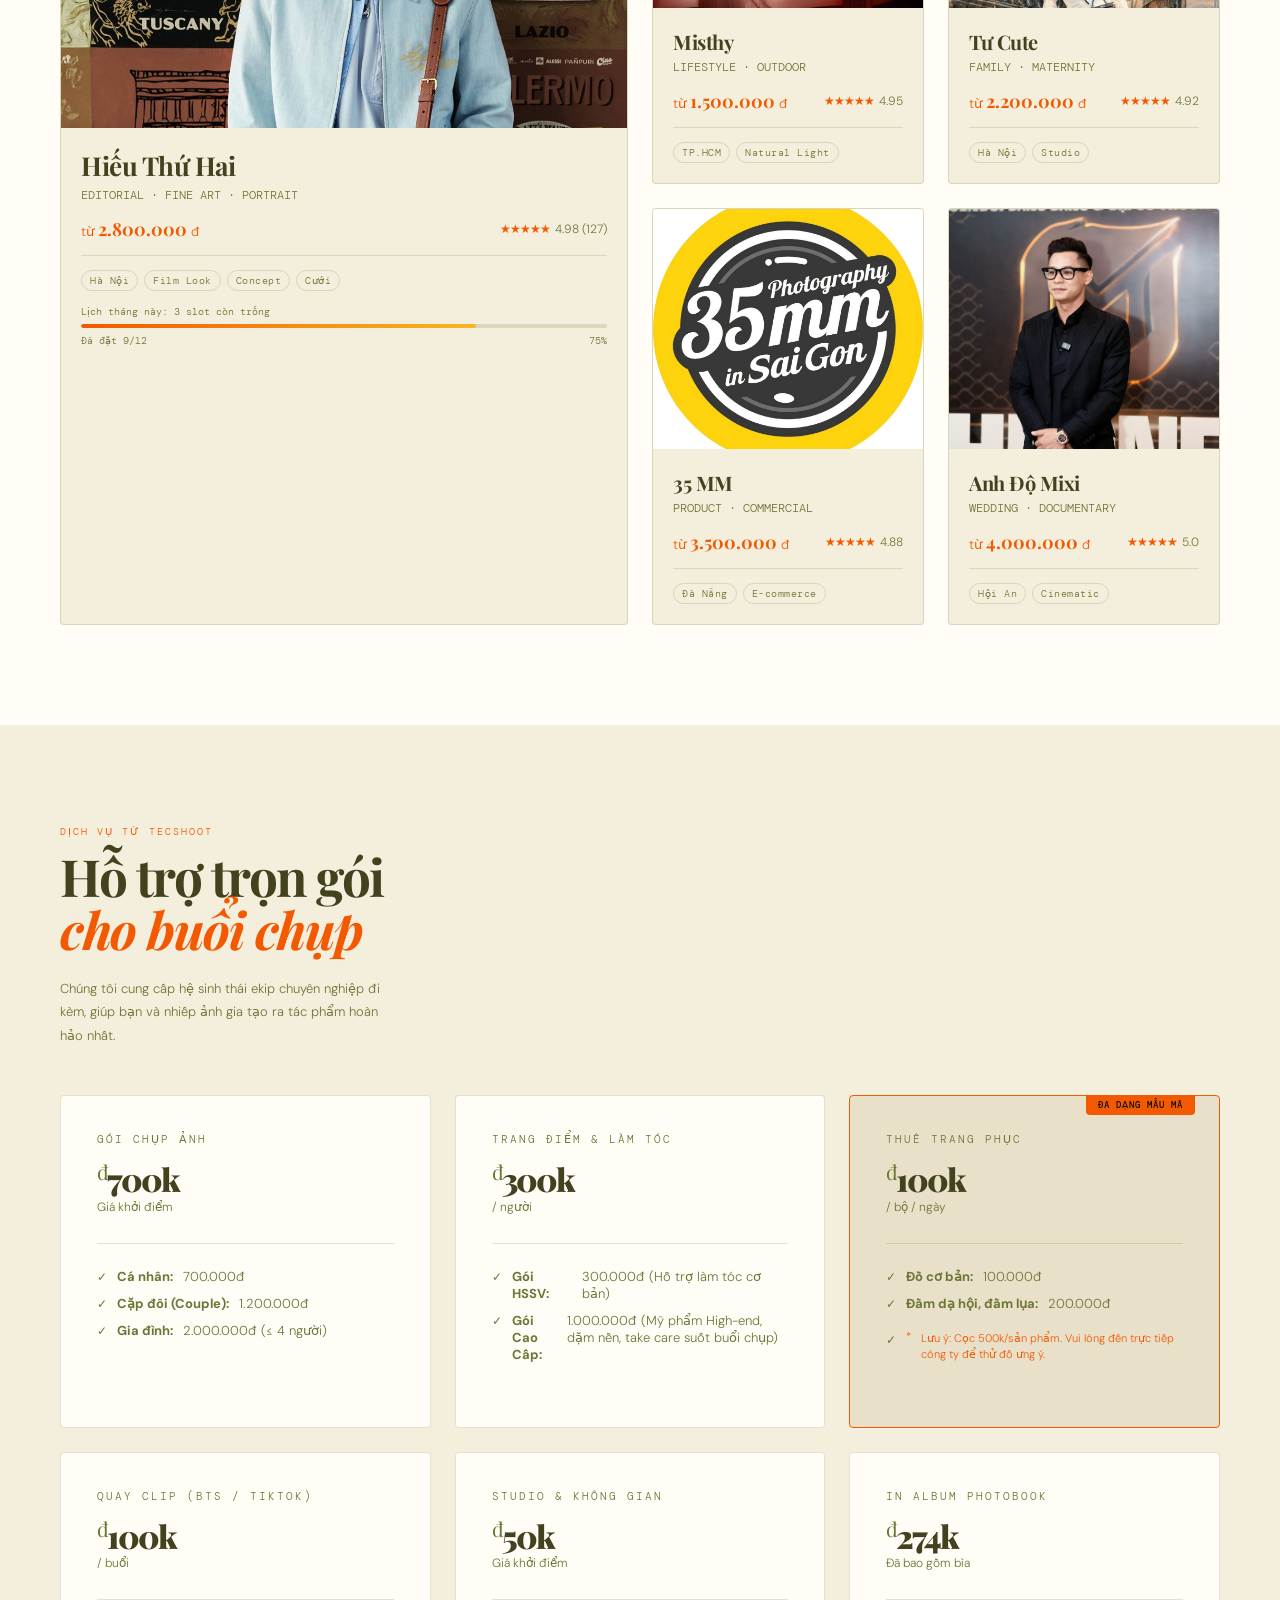
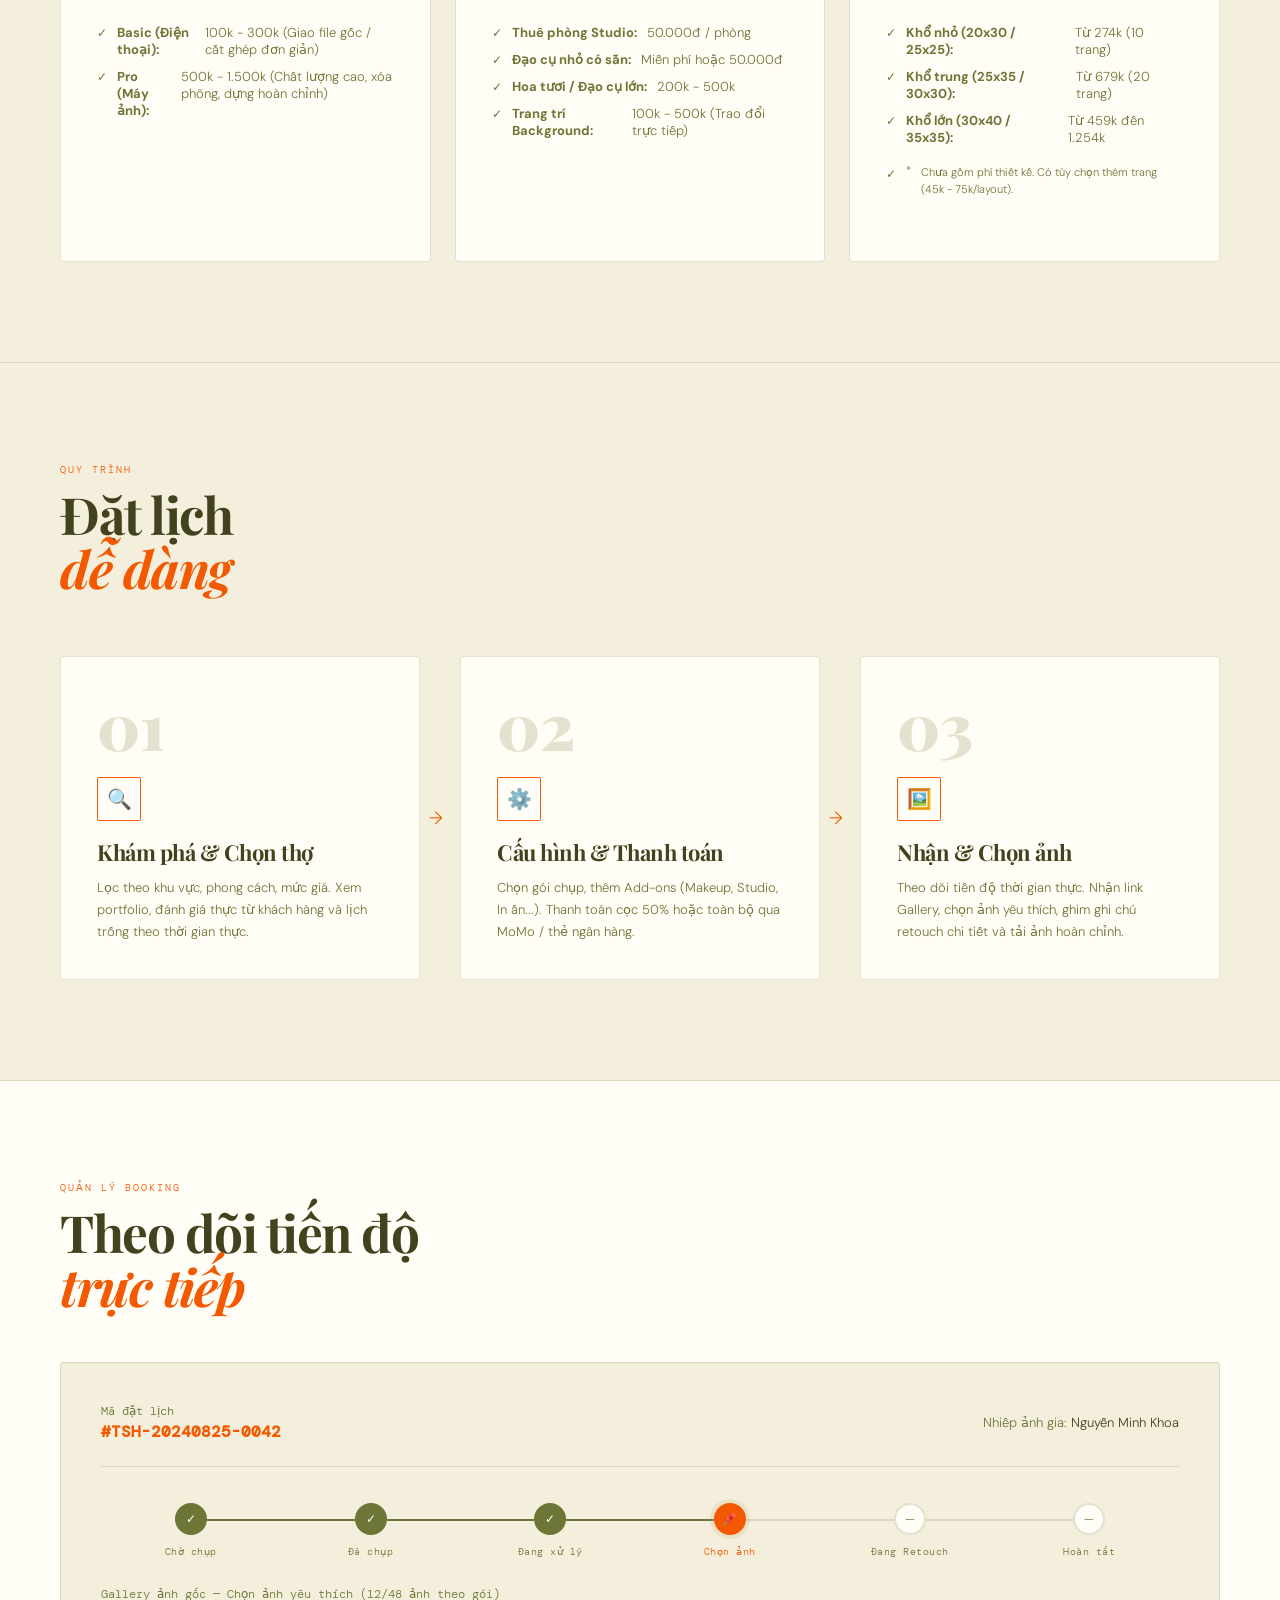
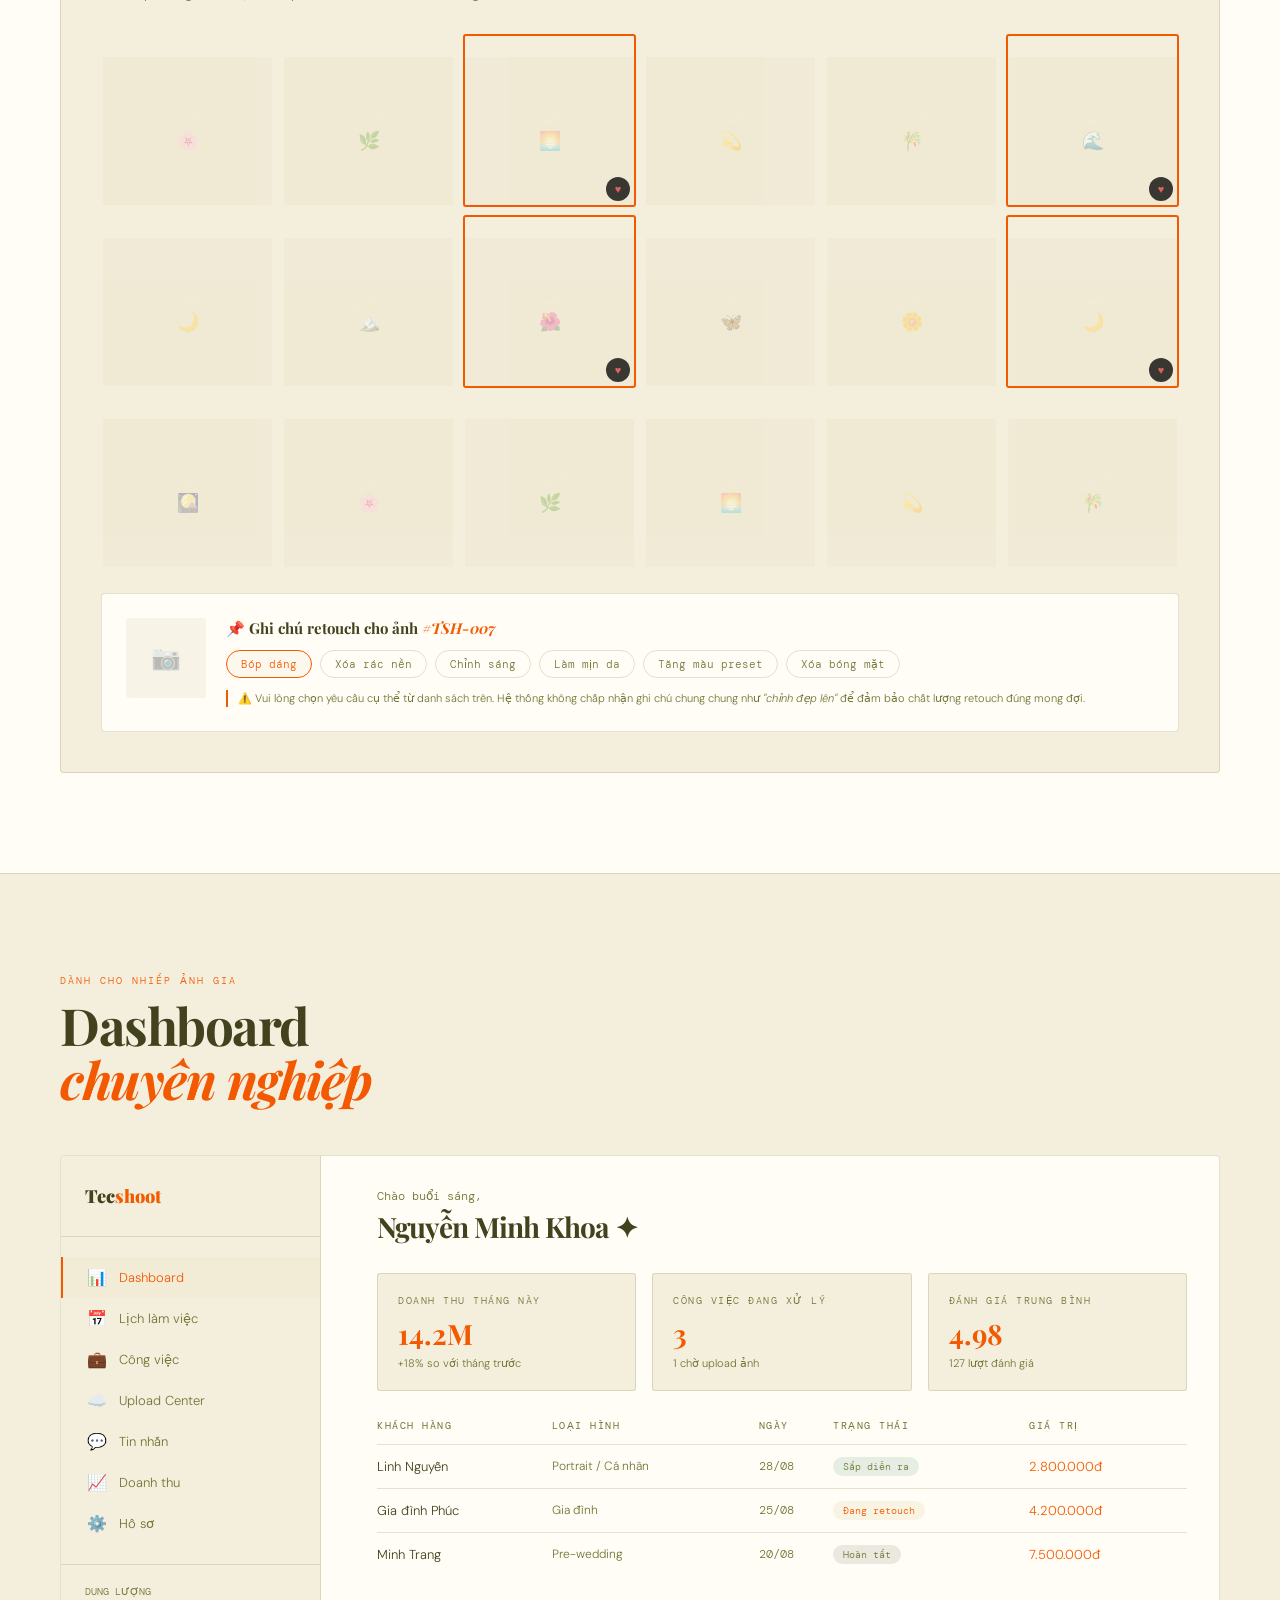
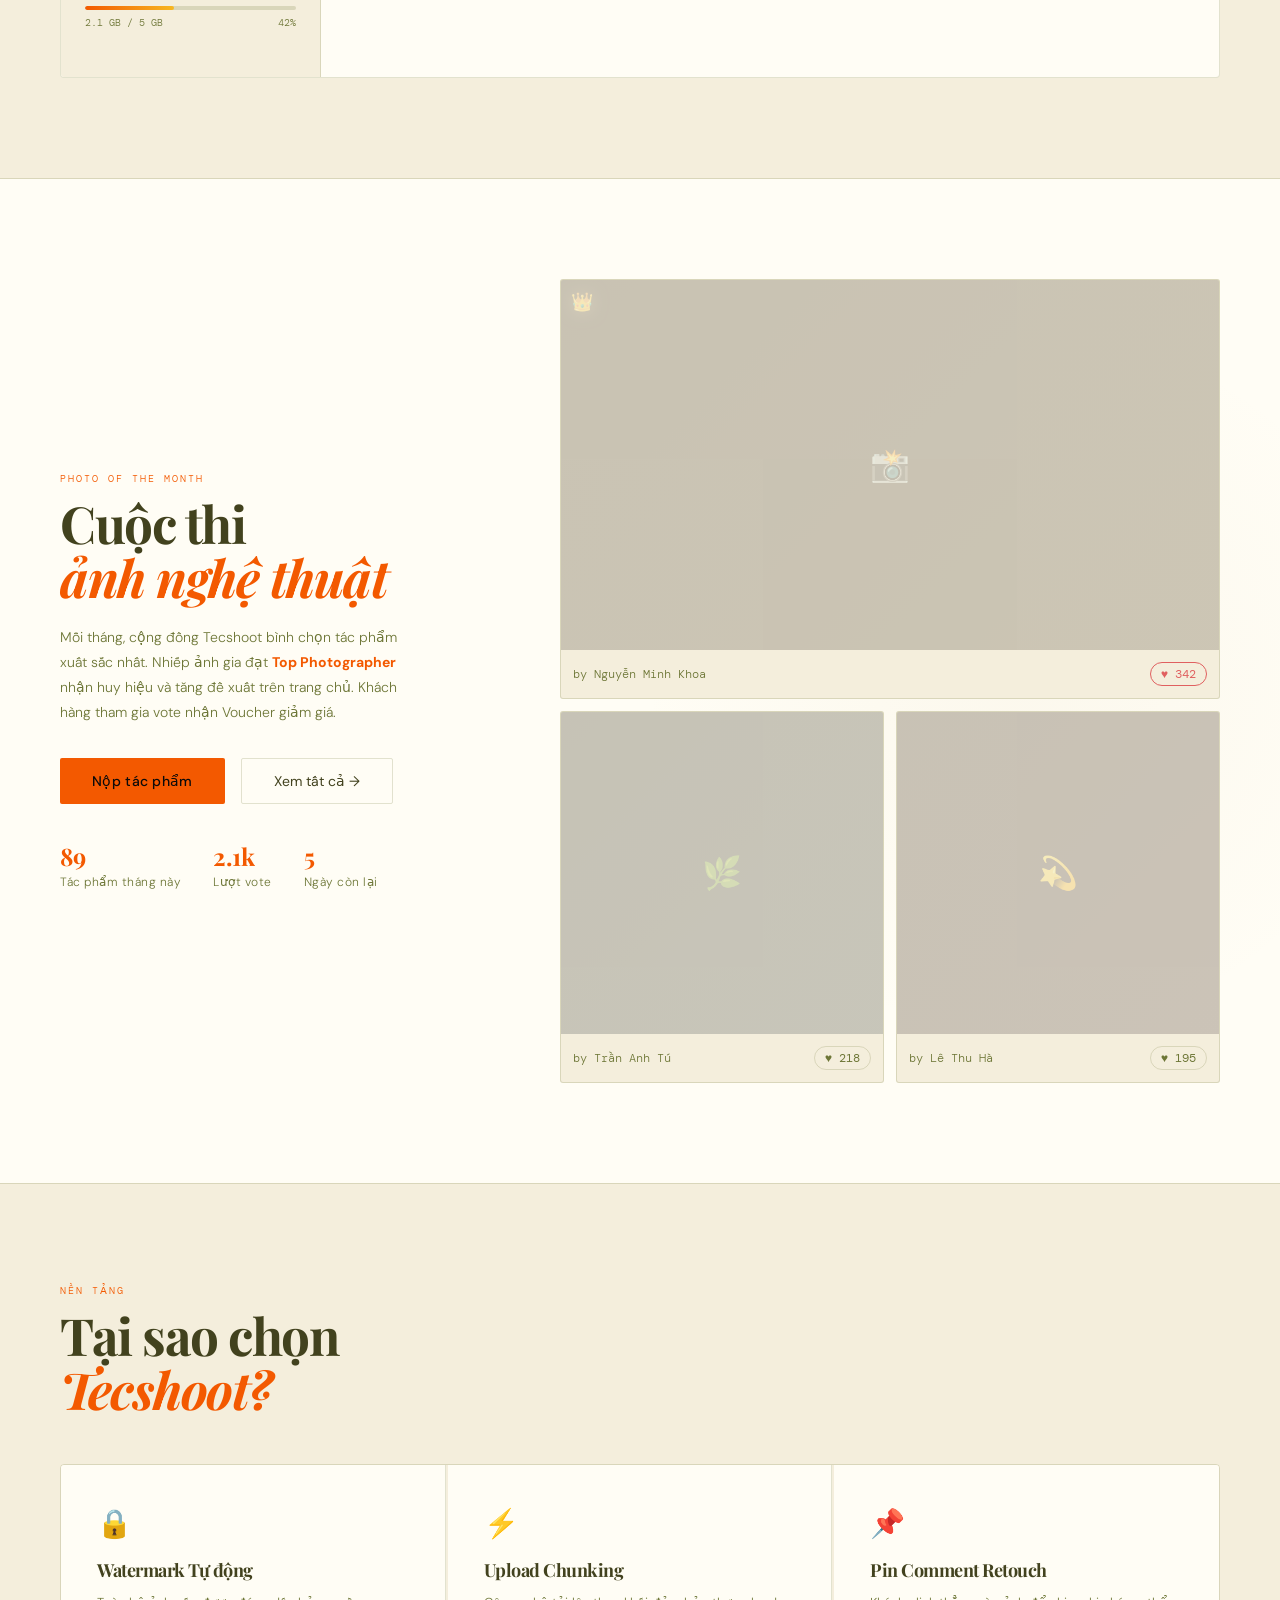
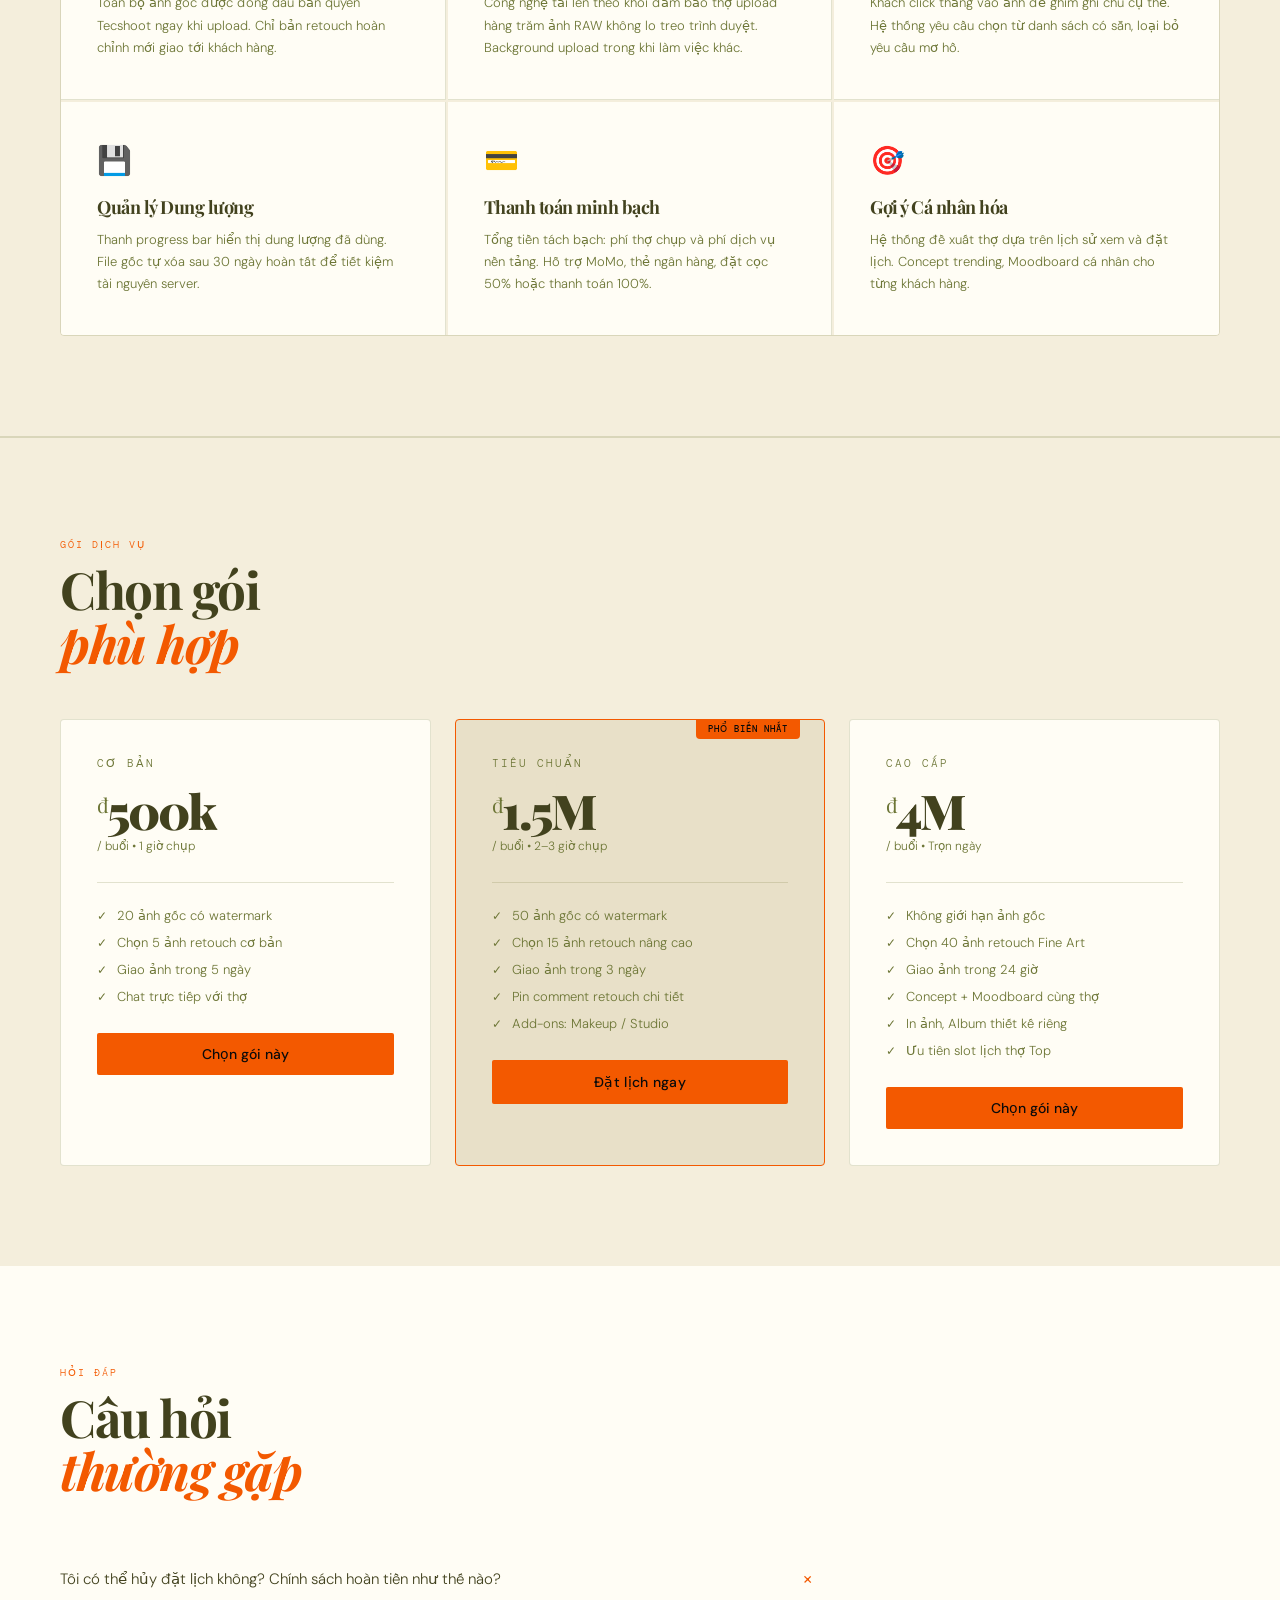
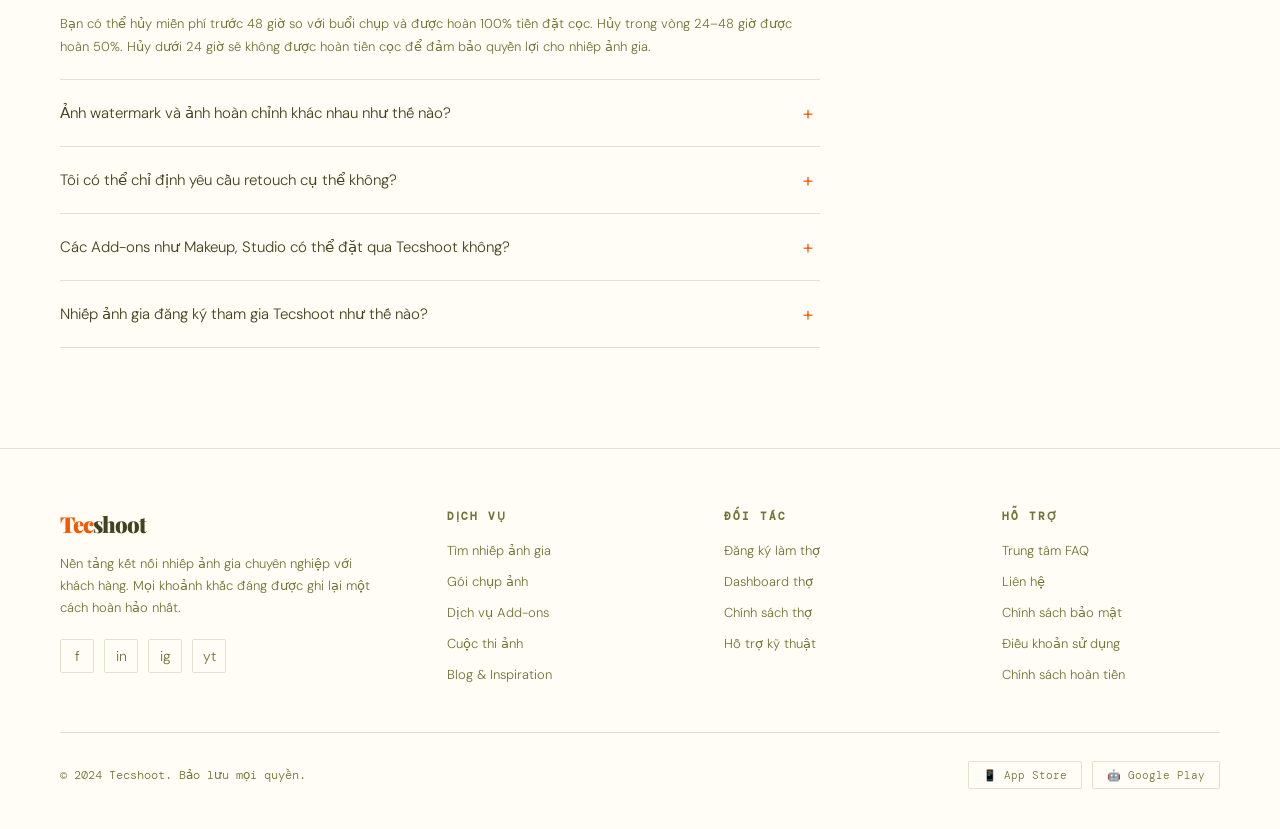
==== commit 22f49502: "Update index.html" ====
--- a/index.html
+++ b/index.html
@@ -12,7 +12,8 @@
 
 <!-- NAV -->
 <nav id="mainNav">
-  <a href="#" class="nav-logo">Tec<span>shoot</span></a>
+ <!-- BẠN THAY DÒNG LOGO CŨ BẰNG DÒNG NÀY -->
+<a href="#" class="nav-logo"><span style="margin-right: 8px;">📸</span>Tec<span>shoot</span></a>
   <ul class="nav-links">
     <li><a href="#services">Dịch vụ bổ trợ</a></li> <li><a href="#photographers">Nhiếp ảnh gia</a></li>
     <li><a href="#booking-flow">Đặt lịch</a></li>
@@ -71,9 +72,9 @@
     Khoảnh khắc<br><em>đáng nhớ</em><br>xứng tầm.
   </h1>
 
-  <p class="hero-subtitle">
-    Kết nối với nhiếp ảnh gia tài năng, tùy chỉnh từng buổi chụp, nhận ảnh hoàn hảo — tất cả trên một nền tảng duy nhất.
-  </p>
+<p class="hero-subtitle">
+  Kết nối với nhiếp ảnh gia tài năng, tùy chỉnh từng buổi chụp, nhận ảnh hoàn hảo - Việc của bạn là thoải mái trong cả buổi chụp.
+</p>
 
   <div class="hero-actions">
     <button class="btn-large" onclick="document.getElementById('photographers').scrollIntoView({behavior:'smooth'})">Tìm nhiếp ảnh gia</button>
